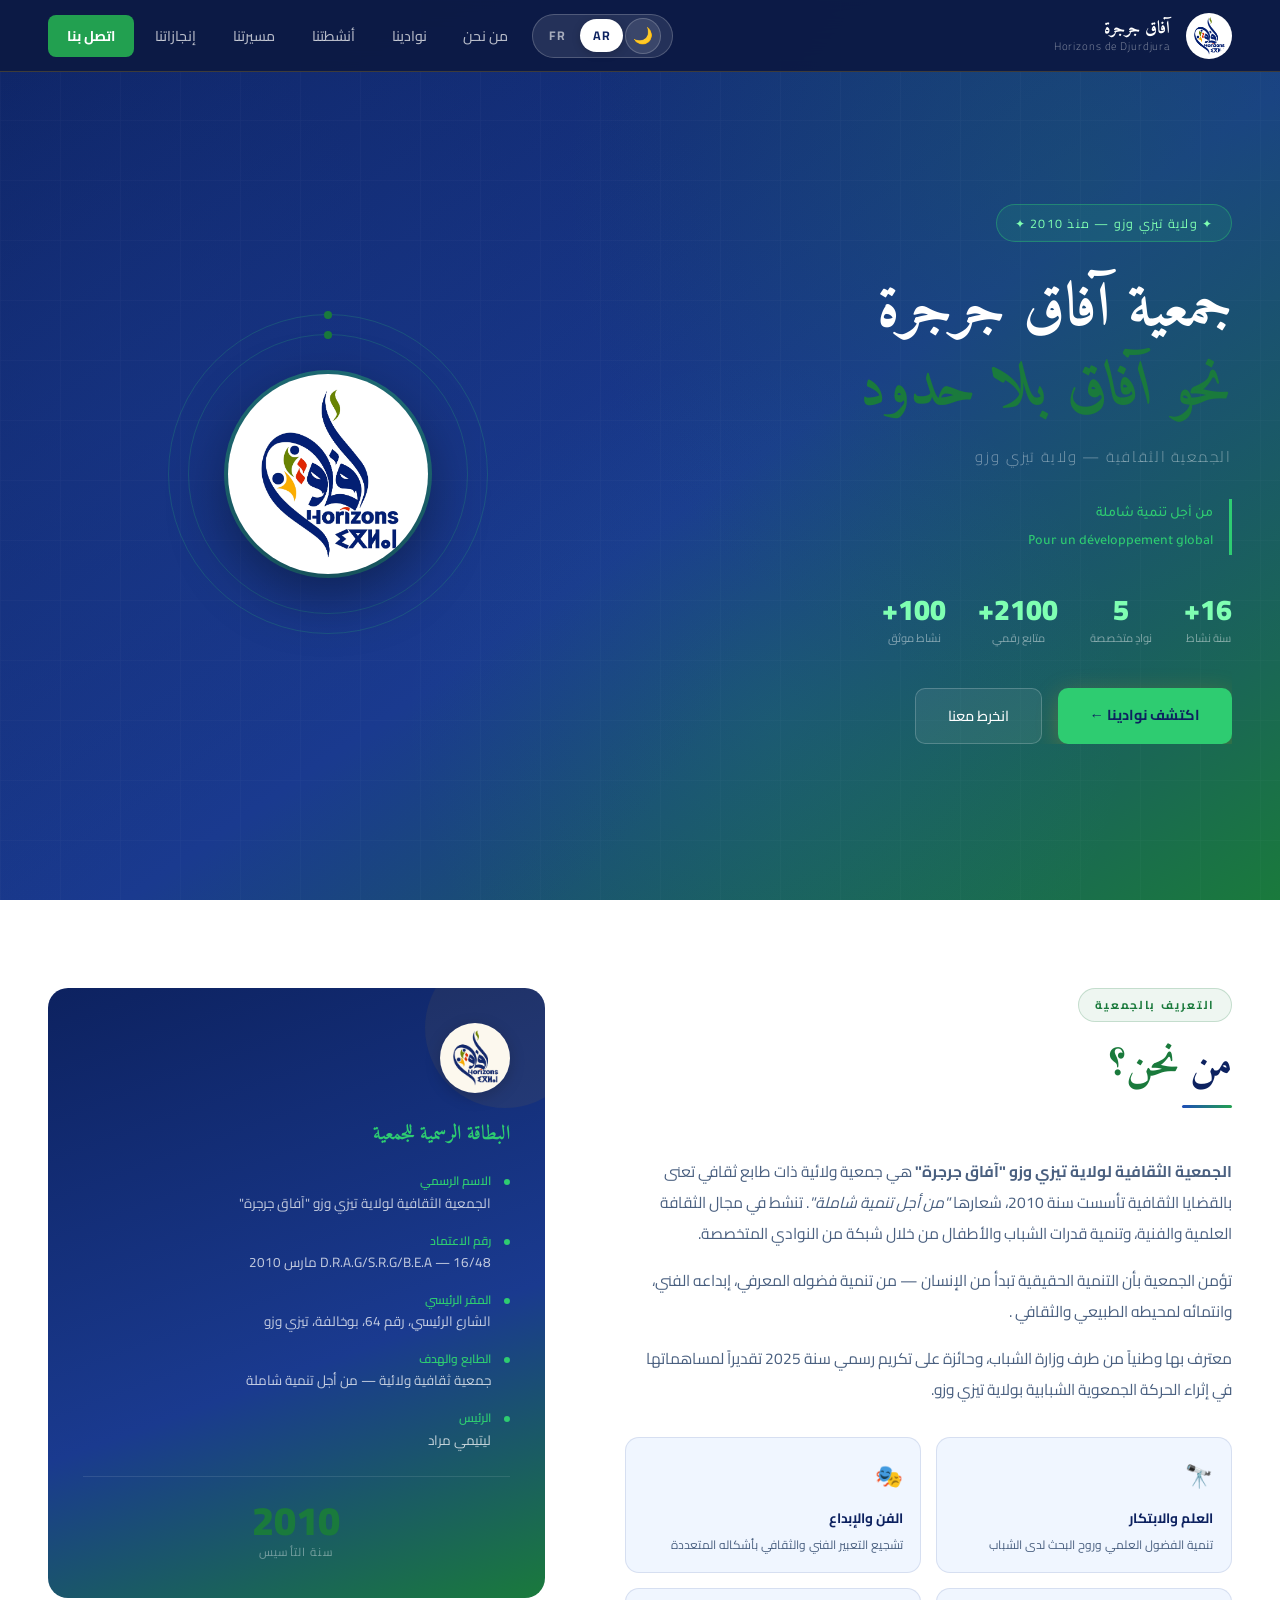
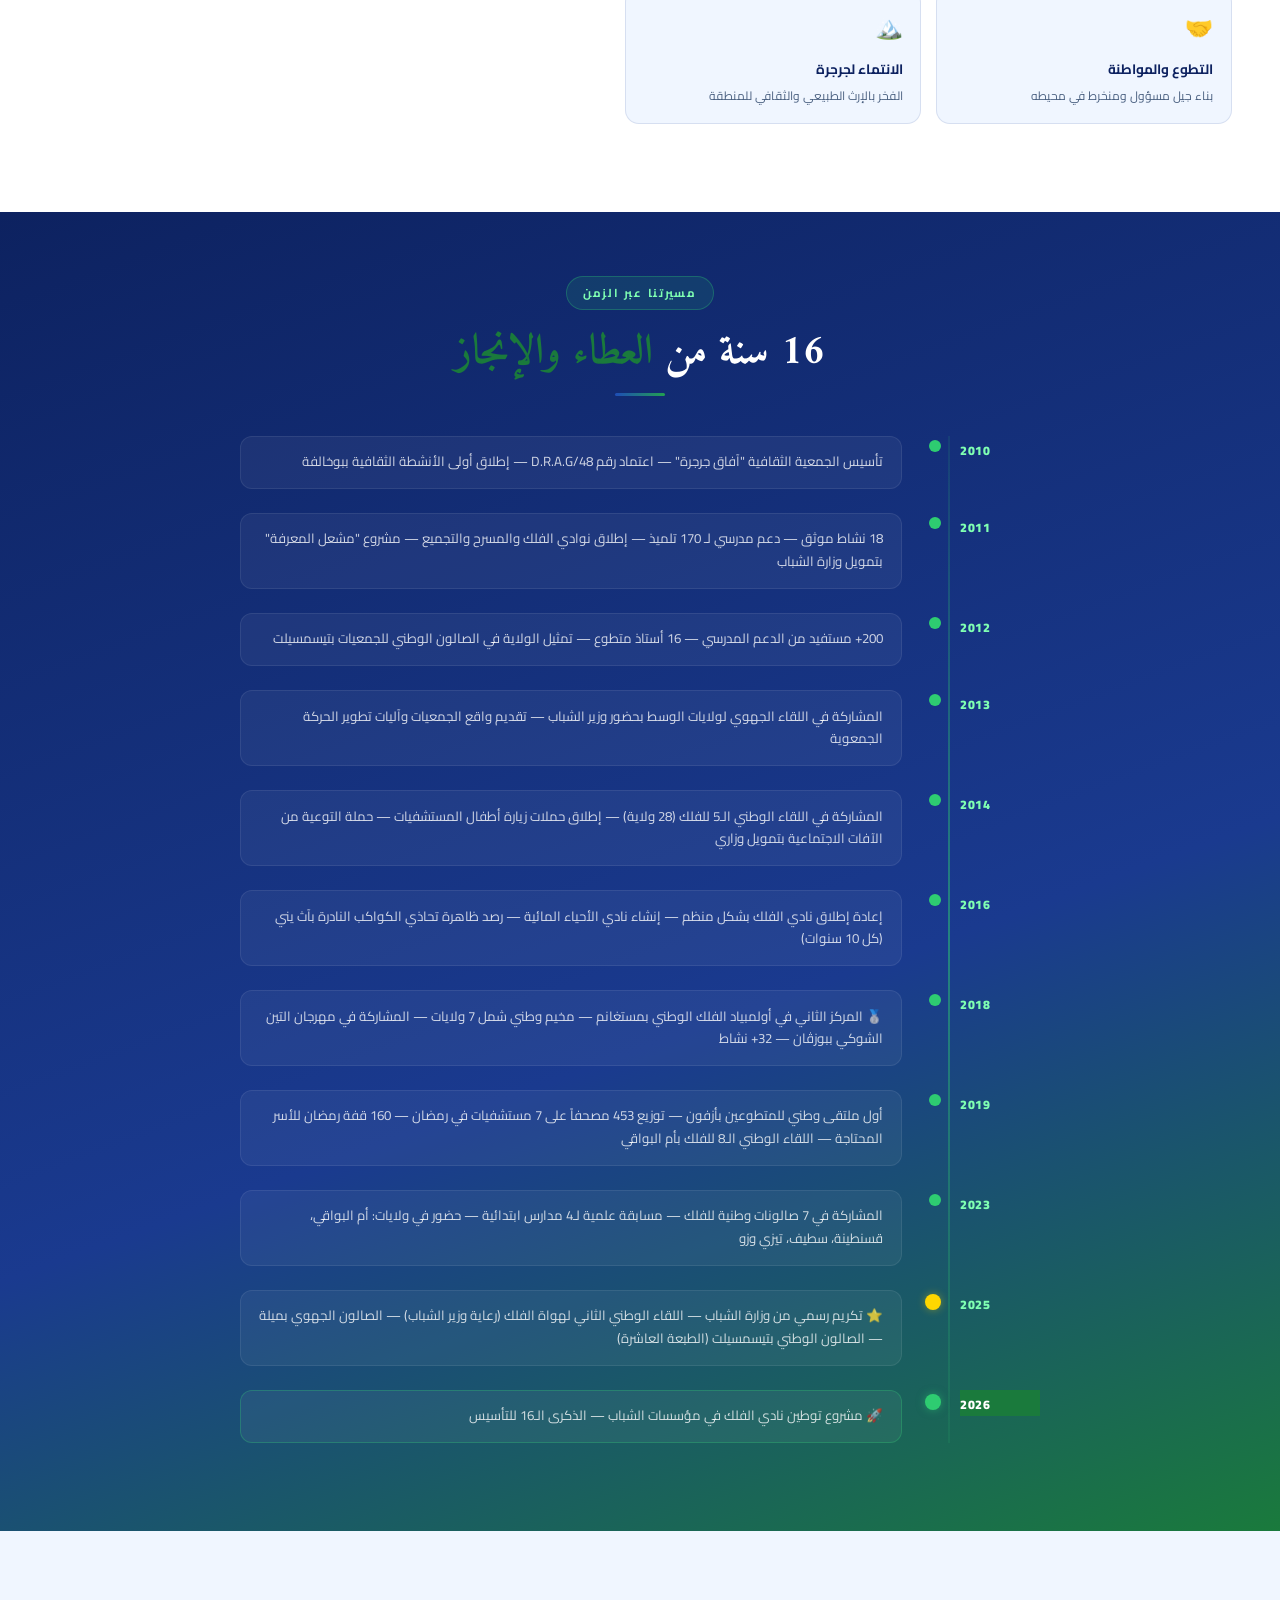
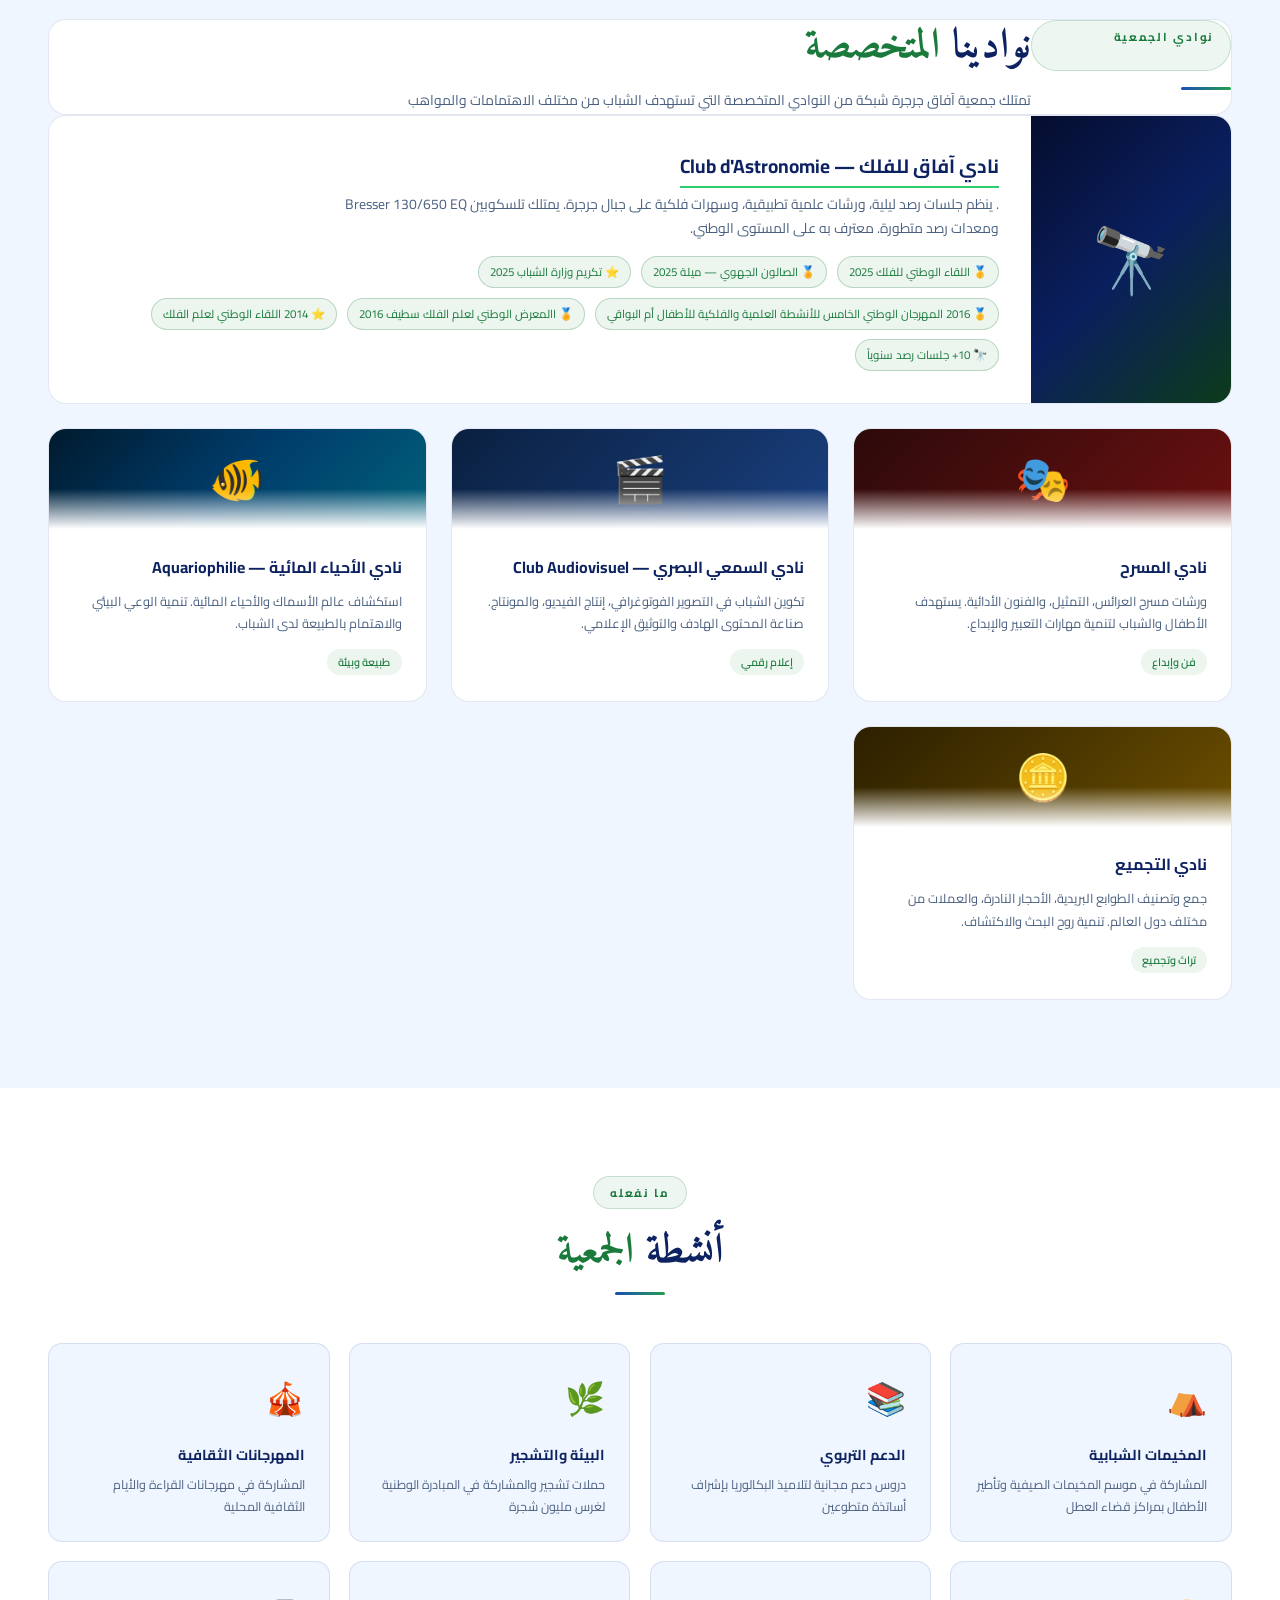
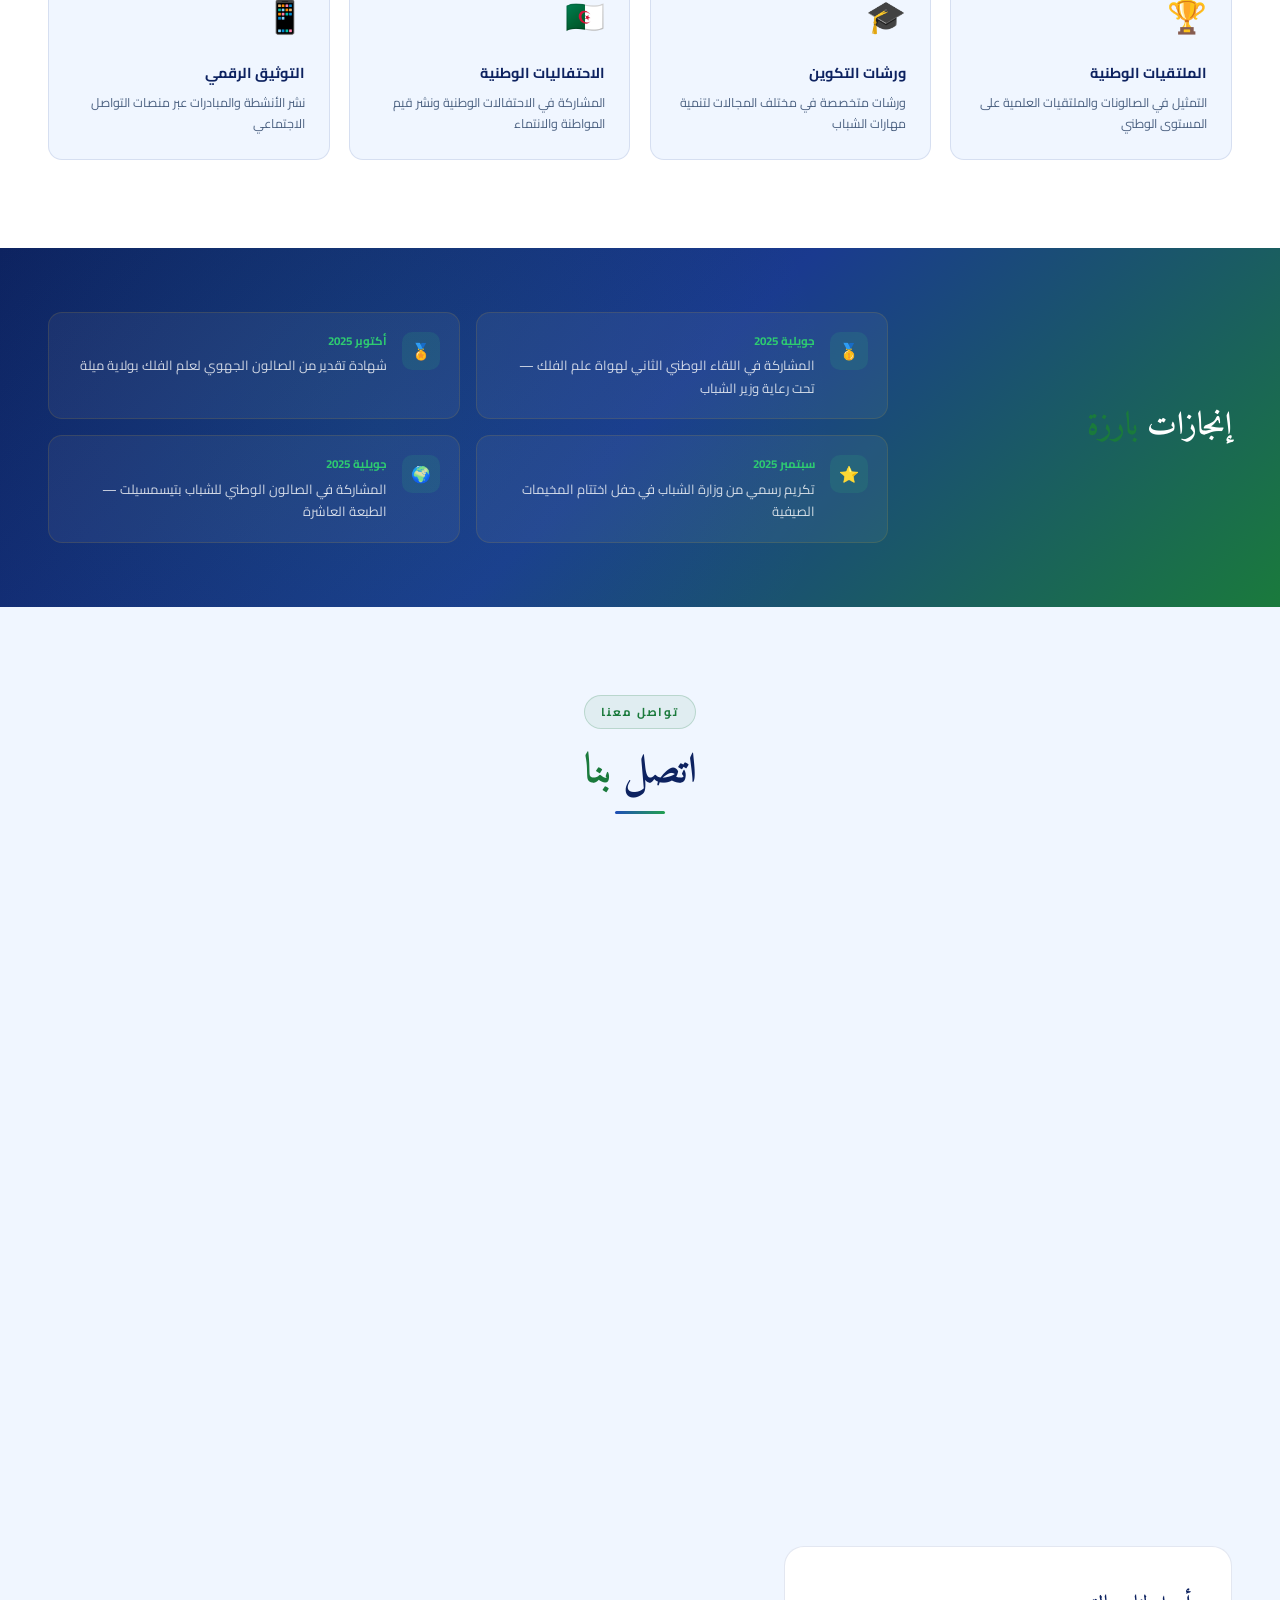
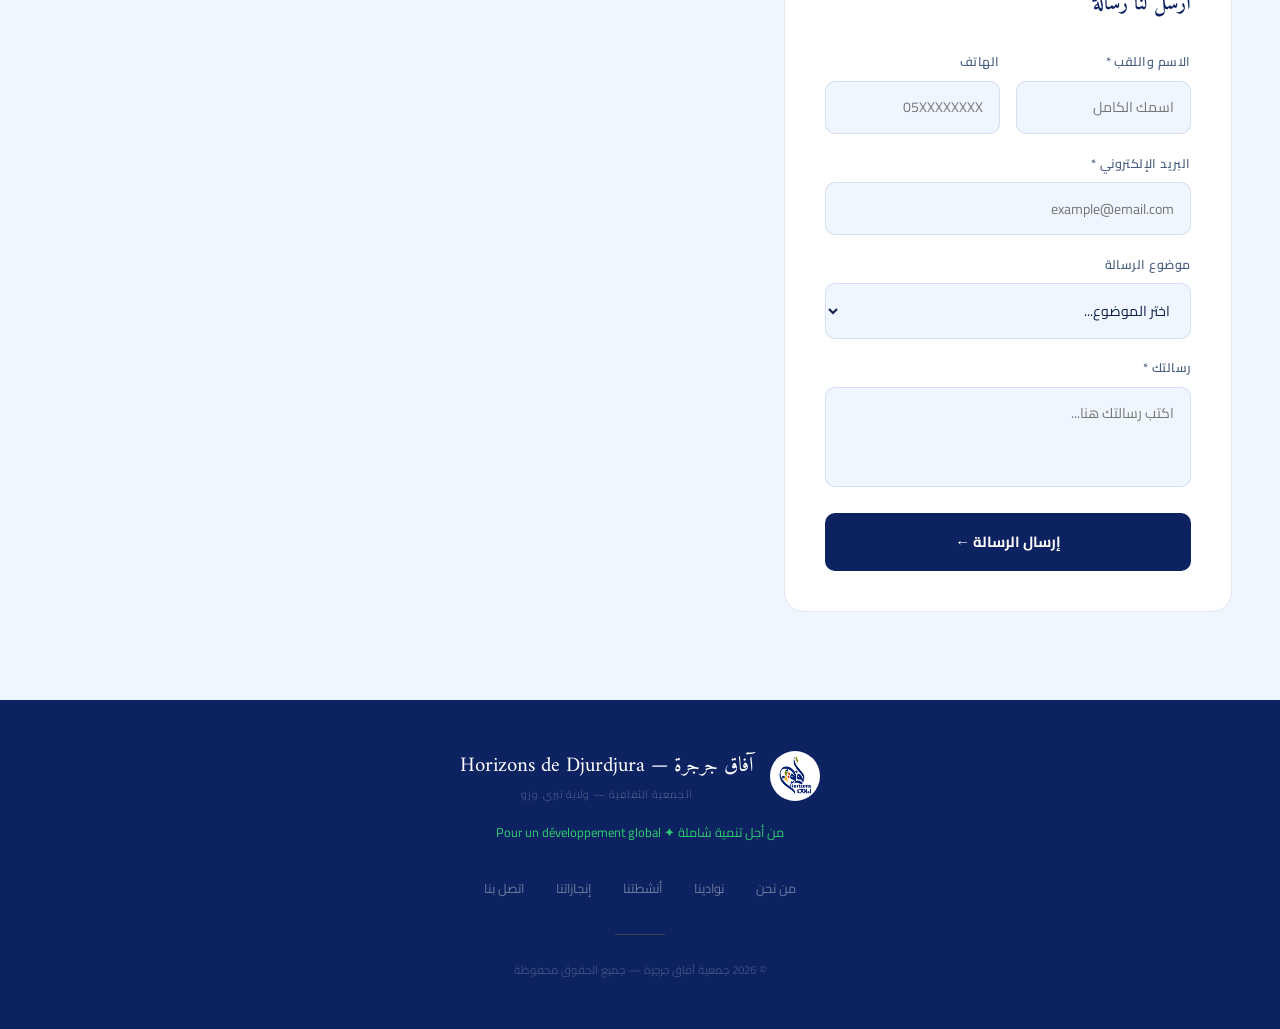
==== index.html @ 8b065162 "Change cf-turnstile site key in index.html Updated the site key for the cf-turnstile." ====
<!DOCTYPE html>
<html lang="ar" dir="rtl">
<head>
<meta charset="UTF-8">
<meta name="viewport" content="width=device-width, initial-scale=1.0, maximum-scale=1.0">
<title>جمعية آفاق جرجرة — Horizons de Djurdjura</title>
<link rel="preconnect" href="https://fonts.googleapis.com">
<link href="https://fonts.googleapis.com/css2?family=Amiri:wght@400;700&family=Cairo:wght@300;400;600;700;900&family=Tajawal:wght@300;400;500;700&display=swap" rel="stylesheet">
<script src="https://challenges.cloudflare.com/turnstile/v0/api.js" async defer></script>

<link rel="stylesheet" href="style.css">
</head>
<body>


<!-- NAV -->
<nav>
  <a href="#home" class="nav-brand">
    <img src="assets/images/logo.png" alt="شعار الجمعية" class="nav-logo-img">
    <div class="nav-brand-text">
      <div class="nav-brand-ar">آفاق جرجرة</div>
      <div class="nav-brand-fr">Horizons de Djurdjura</div>
    </div>
  </a>
  <div style="display:flex;align-items:center;gap:0.5rem;">
    <div class="lang-switcher"><button class="theme-toggle" id="theme-toggle-btn" onclick="toggleTheme()">🌙</button>
      <button class="lang-btn active" onclick="setLang('ar')" id="btn-ar">AR</button>
      <button class="lang-btn" onclick="setLang('fr')" id="btn-fr">FR</button>
    </div>
    <ul class="nav-menu">
      <li><a href="#about"><span data-lang="ar">من نحن</span><span data-lang="fr">Qui sommes-nous</span></a></li>
      <li><a href="#clubs"><span data-lang="ar">نوادينا</span><span data-lang="fr">Nos Clubs</span></a></li>
      <li><a href="#activities"><span data-lang="ar">أنشطتنا</span><span data-lang="fr">Activités</span></a></li>
      <li><a href="#histoire"><span data-lang="ar">مسيرتنا</span><span data-lang="fr">Notre Parcours</span></a></li>
      <li><a href="#achievements"><span data-lang="ar">إنجازاتنا</span><span data-lang="fr">Réalisations</span></a></li>
      <li><a href="#contact" class="nav-cta"><span data-lang="ar">اتصل بنا</span><span data-lang="fr">Contact</span></a></li>
    </ul>
  </div>
</nav>

<!-- HERO -->
<section class="hero" id="home">
  <div class="hero-bg-pattern"></div>
  <div class="hero-grid-lines"></div>
  <div class="hero-inner">
    <div class="hero-left">
      <div class="hero-slogan-badge"><span data-lang="ar">✦ ولاية تيزي وزو — منذ 2010 ✦</span><span data-lang="fr">✦ Wilaya de Tizi-Ouzou — Depuis 2010 ✦</span></div>
      <h1 class="hero-title">
        <span data-lang="ar">جمعية آفاق جرجرة<em class="hero-title-accent" style="display:block">نحو آفاق بلا حدود</em></span><span data-lang="fr">Association Horizons de Djurdjura<em class="hero-title-accent" style="display:block;font-style:normal">Vers des horizons sans limites</em></span>
      </h1>
      <p class="hero-fr"><span data-lang="ar">الجمعية الثقافية — ولاية تيزي وزو</span><span data-lang="fr">Association Culturelle — Wilaya de Tizi-Ouzou</span></p>
      <div class="hero-slogan">
        <span data-lang="ar">من أجل تنمية شاملة<span style="color:var(--green-light);display:block;font-size:0.88rem">Pour un développement global</span></span><span data-lang="fr">Pour un développement global<span style="color:var(--green-light);display:block;font-size:0.88rem">من أجل تنمية شاملة</span></span>
      </div>
      <div class="hero-stats-row">
        <div class="hstat"><span class="hstat-n">16+</span><div class="hstat-l"><span data-lang="ar">سنة نشاط</span><span data-lang="fr">Ans d'activité</span></div></div>
        <div class="hstat"><span class="hstat-n">5</span><div class="hstat-l"><span data-lang="ar">نوادٍ متخصصة</span><span data-lang="fr">Clubs spécialisés</span></div></div>
        <div class="hstat"><span class="hstat-n">2100+</span><div class="hstat-l"><span data-lang="ar">متابع رقمي</span><span data-lang="fr">Abonnés</span></div></div>
        <div class="hstat"><span class="hstat-n">100+</span><div class="hstat-l"><span data-lang="ar">نشاط موثق</span><span data-lang="fr">Activités documentées</span></div></div>
      </div>
      <div class="hero-btns">
        <a href="#clubs" class="btn-primary"><span data-lang="ar">اكتشف نوادينا ←</span><span data-lang="fr">Découvrir nos clubs →</span></a>
        <a href="#contact" class="btn-secondary"><span data-lang="ar">انخرط معنا</span><span data-lang="fr">Rejoignez-nous</span></a>
      </div>
    </div>
    <div class="hero-right">
      <div class="logo-showcase">
        <div class="logo-ring logo-ring-1"></div>
        <div class="logo-ring logo-ring-2"></div>
        <div class="logo-glow"></div>
        <div class="logo-img-wrap">
          <img src="assets/images/logo.png" alt="شعار جمعية آفاق جرجرة">
        </div>
      </div>
    </div>
  </div>
</section>

<!-- ABOUT -->
<section class="section" id="about">
  <div class="section-inner">
    <div class="about-layout">
      <div class="about-body reveal">
        <div class="section-header">
          <div class="s-eyebrow"><span data-lang="ar">التعريف بالجمعية</span><span data-lang="fr">À propos</span></div>
          <h2 class="s-title"><span data-lang="ar">من <em>نحن؟</em></span><span data-lang="fr">Qui <em>sommes-nous?</em></span></h2>
          <div class="s-line"></div>
        </div>
        <p>
          <span data-lang="ar"><strong><span data-lang="ar">الجمعية الثقافية لولاية تيزي وزو "آفاق جرجرة"</span><span data-lang="fr">Association Culturelle de la Wilaya de Tizi-Ouzou "Horizons de Djurdjura"</span></strong> هي جمعية ولائية ذات طابع ثقافي تعنى بالقضايا الثقافية تأسست سنة 2010، شعارها <em>"من أجل تنمية شاملة"</em>. تنشط في مجال الثقافة العلمية والفنية، وتنمية قدرات الشباب والأطفال من خلال شبكة من النوادي المتخصصة.</span><span data-lang="fr">L'<strong>Association Culturelle de la Wilaya de Tizi-Ouzou "Horizons de Djurdjura"</strong> est une association bénévole à but non lucratif fondée en 2010, avec comme devise <em>"Pour un développement global"</em>. Elle œuvre dans le domaine de la culture scientifique et artistique, et le développement des capacités des jeunes et des enfants à travers un réseau de clubs spécialisés.</span>
        </p>
        <p>
          <span data-lang="ar">تؤمن الجمعية بأن التنمية الحقيقية تبدأ من الإنسان — من تنمية فضوله المعرفي، إبداعه الفني، وانتمائه لمحيطه الطبيعي والثقافي     .</span><span data-lang="fr">L'association croit que le vrai développement commence par l'être humain — en cultivant sa curiosité intellectuelle, sa créativité artistique et son appartenance à son environnement naturel et culturel au cœur de la région de Djurdjura.</span>
        </p>
        <p>
          <span data-lang="ar">معترف بها وطنياً من طرف وزارة الشباب، وحائزة على تكريم رسمي سنة 2025 تقديراً لمساهماتها في إثراء الحركة الجمعوية الشبابية بولاية تيزي وزو.</span><span data-lang="fr">Reconnue au niveau national par le Ministère de la Jeunesse et lauréate d'une distinction officielle en 2025, en reconnaissance de ses contributions à l'enrichissement du mouvement associatif jeunesse de la Wilaya de Tizi-Ouzou.</span>
        </p>
        <div class="about-pillars">
          <div class="pillar">
            <div class="pillar-icon">🔭</div>
            <div class="pillar-name"><span data-lang="ar">العلم والابتكار</span><span data-lang="fr">Science &amp; Innovation</span></div>
            <div class="pillar-desc"><span data-lang="ar">تنمية الفضول العلمي وروح البحث لدى الشباب</span><span data-lang="fr">Développer la curiosité scientifique des jeunes</span></div>
          </div>
          <div class="pillar">
            <div class="pillar-icon">🎭</div>
            <div class="pillar-name"><span data-lang="ar">الفن والإبداع</span><span data-lang="fr">Art &amp; Créativité</span></div>
            <div class="pillar-desc"><span data-lang="ar">تشجيع التعبير الفني والثقافي بأشكاله المتعددة</span><span data-lang="fr">Encourager l'expression artistique et culturelle</span></div>
          </div>
          <div class="pillar">
            <div class="pillar-icon">🤝</div>
            <div class="pillar-name"><span data-lang="ar">التطوع والمواطنة</span><span data-lang="fr">Bénévolat &amp; Citoyenneté</span></div>
            <div class="pillar-desc"><span data-lang="ar">بناء جيل مسؤول ومنخرط في محيطه</span><span data-lang="fr">Former une génération responsable et engagée</span></div>
          </div>
          <div class="pillar">
            <div class="pillar-icon">🏔️</div>
            <div class="pillar-name"><span data-lang="ar">الانتماء لجرجرة</span><span data-lang="fr">Appartenance à Djurdjura</span></div>
            <div class="pillar-desc"><span data-lang="ar">الفخر بالإرث الطبيعي والثقافي للمنطقة</span><span data-lang="fr">Valoriser le patrimoine naturel et culturel</span></div>
          </div>
        </div>
      </div>
      <div class="reveal">
        <div class="about-card">
          <div class="about-card-logo">
            <img src="assets/images/about-logo.png" alt="شعار الجمعية">
          </div>
          <h3><span data-lang="ar">البطاقة الرسمية للجمعية</span><span data-lang="fr">Fiche officielle de l'association</span></h3>
          <div class="info-row">
            <div class="info-dot"></div>
            <div class="info-text">
              <span class="info-label"><span data-lang="ar">الاسم الرسمي</span><span data-lang="fr">Nom officiel</span></span>
              <span data-lang="ar">الجمعية الثقافية لولاية تيزي وزو "آفاق جرجرة"</span><span data-lang="fr">Association Culturelle de la Wilaya de Tizi-Ouzou "Horizons de Djurdjura"</span>
            </div>
          </div>
          <div class="info-row">
            <div class="info-dot"></div>
            <div class="info-text">
              <span class="info-label"><span data-lang="ar">رقم الاعتماد</span><span data-lang="fr">N° d'agrément</span></span>
              48/D.R.A.G/S.R.G/B.E.A — 16 مارس 2010
            </div>
          </div>
          <div class="info-row">
            <div class="info-dot"></div>
            <div class="info-text">
              <span class="info-label"><span data-lang="ar">المقر الرئيسي</span><span data-lang="fr">Siège social</span></span>
              <span data-lang="ar">الشارع الرئيسي، رقم 64، بوخالفة، تيزي وزو</span><span data-lang="fr">Rue principale N°64, Boukhalf, Tizi-Ouzou</span>
            </div>
          </div>
          <div class="info-row">
            <div class="info-dot"></div>
            <div class="info-text">
              <span class="info-label"><span data-lang="ar">الطابع والهدف</span><span data-lang="fr">Caractère &amp; Objectif</span></span>
              <span data-lang="ar">جمعية ثقافية ولائية — من أجل تنمية شاملة</span><span data-lang="fr">Association culturelle de wilaya — Pour un développement global</span>
            </div>
          </div>
          <div class="info-row">
            <div class="info-dot"></div>
            <div class="info-text">
              <span class="info-label"><span data-lang="ar">الرئيس</span><span data-lang="fr">Président</span></span>
              ليتيمي مراد
            </div>
          </div>
          <div class="about-founded">
            <div class="founded-year">2010</div>
            <div class="founded-label"><span data-lang="ar">سنة التأسيس</span><span data-lang="fr">Année de fondation</span></div>
          </div>
        </div>
      </div>
    </div>
  </div>
</section>

<!-- TIMELINE -->
<section class="section" id="histoire" style="background: linear-gradient(160deg, var(--navy-deep) 0%, var(--navy) 60%, var(--green) 100%); padding: 4rem 3rem;">
  <div class="section-inner">
    <div class="section-header center reveal" style="margin-bottom:2.5rem;">
      <div class="s-eyebrow" style="background:rgba(46,204,113,0.12);border-color:rgba(46,204,113,0.3);color:#7fffb2;">
        <span data-lang="ar">مسيرتنا عبر الزمن</span><span data-lang="fr">Notre parcours à travers le temps</span>
      </div>
      <h2 class="s-title" style="color:white;">
        <span data-lang="ar">16 سنة من <em>العطاء والإنجاز</em></span>
        <span data-lang="fr">16 ans d'<em>engagement et de réalisations</em></span>
      </h2>
      <div class="s-line"></div>
    </div>
    <div class="timeline-vertical reveal">
      <div class="tv-item">
        <div class="tv-year">2010</div>
        <div class="tv-dot"></div>
        <div class="tv-content">
          <span data-lang="ar">تأسيس الجمعية الثقافية "آفاق جرجرة" — اعتماد رقم 48/D.R.A.G — إطلاق أولى الأنشطة الثقافية ببوخالفة</span>
          <span data-lang="fr">Fondation de l'association "Horizons de Djurdjura" — Agrément N°48/D.R.A.G — Lancement des premières activités culturelles</span>
        </div>
      </div>
      <div class="tv-item">
        <div class="tv-year">2011</div>
        <div class="tv-dot"></div>
        <div class="tv-content">
          <span data-lang="ar">18 نشاط موثق — دعم مدرسي لـ 170 تلميذ — إطلاق نوادي الفلك والمسرح والتجميع — مشروع "مشعل المعرفة" بتمويل وزارة الشباب</span>
          <span data-lang="fr">18 activités documentées — Soutien scolaire pour 170 élèves — Lancement des clubs astronomie, théâtre et collection — Projet "Flambeau du Savoir"</span>
        </div>
      </div>
      <div class="tv-item">
        <div class="tv-year">2012</div>
        <div class="tv-dot"></div>
        <div class="tv-content">
          <span data-lang="ar">200+ مستفيد من الدعم المدرسي — 16 أستاذ متطوع — تمثيل الولاية في الصالون الوطني للجمعيات بتيسمسيلت</span>
          <span data-lang="fr">200+ bénéficiaires du soutien scolaire — 16 enseignants bénévoles — Représentation au Salon National des Associations à Tissemsilt</span>
        </div>
      </div>
      <div class="tv-item">
        <div class="tv-year">2013</div>
        <div class="tv-dot"></div>
        <div class="tv-content">
          <span data-lang="ar">المشاركة في اللقاء الجهوي لولايات الوسط بحضور وزير الشباب — تقديم واقع الجمعيات وآليات تطوير الحركة الجمعوية</span>
          <span data-lang="fr">Participation à la rencontre régionale des wilayas du centre en présence du Ministre de la Jeunesse — Présentation du mouvement associatif</span>
        </div>
      </div>
      <div class="tv-item">
        <div class="tv-year">2014</div>
        <div class="tv-dot"></div>
        <div class="tv-content">
          <span data-lang="ar">المشاركة في اللقاء الوطني الـ5 للفلك (28 ولاية) — إطلاق حملات زيارة أطفال المستشفيات — حملة التوعية من الآفات الاجتماعية بتمويل وزاري</span>
          <span data-lang="fr">5ème rencontre nationale d'astronomie (28 wilayas) — Visites aux enfants hospitalisés — Campagne contre les fléaux sociaux financée par le ministère</span>
        </div>
      </div>
      <div class="tv-item">
        <div class="tv-year">2016</div>
        <div class="tv-dot"></div>
        <div class="tv-content">
          <span data-lang="ar">إعادة إطلاق نادي الفلك بشكل منظم — إنشاء نادي الأحياء المائية — رصد ظاهرة تحاذي الكواكب النادرة بآث يني (كل 10 سنوات)</span>
          <span data-lang="fr">Relance structurée du club astronomie — Création du club aquariophilie — Observation de l'alignement planétaire rare à Ath Yanni (tous les 10 ans)</span>
        </div>
      </div>
      <div class="tv-item">
        <div class="tv-year">2018</div>
        <div class="tv-dot"></div>
        <div class="tv-content">
          <span data-lang="ar">🥈 المركز الثاني في أولمبياد الفلك الوطني بمستغانم — مخيم وطني شمل 7 ولايات — المشاركة في مهرجان التين الشوكي ببوزڤان — 32+ نشاط</span>
          <span data-lang="fr">🥈 2ème place aux Olympiades nationales d'astronomie à Mostaganem — Camp national dans 7 wilayas — Festival de la figue de Barbarie à Bouzeguene — 32+ activités</span>
        </div>
      </div>
      <div class="tv-item">
        <div class="tv-year">2019</div>
        <div class="tv-dot"></div>
        <div class="tv-content">
          <span data-lang="ar">أول ملتقى وطني للمتطوعين بأزفون — توزيع 453 مصحفاً على 7 مستشفيات في رمضان — 160 قفة رمضان للأسر المحتاجة — اللقاء الوطني الـ8 للفلك بأم البواقي</span>
          <span data-lang="fr">1er colloque national des bénévoles à Azeffoun — 453 Corans distribués dans 7 hôpitaux — 160 couffins Ramadhan — 8ème rencontre nationale astronomie à Oum El Bouaghi</span>
        </div>
      </div>
      <div class="tv-item">
        <div class="tv-year">2023</div>
        <div class="tv-dot"></div>
        <div class="tv-content">
          <span data-lang="ar">المشاركة في 7 صالونات وطنية للفلك — مسابقة علمية لـ4 مدارس ابتدائية — حضور في ولايات: أم البواقي، قسنطينة، سطيف، تيزي وزو</span>
          <span data-lang="fr">Participation à 7 salons nationaux d'astronomie — Concours scientifique pour 4 écoles primaires — Présence à Oum El Bouaghi, Constantine, Sétif, Tizi-Ouzou</span>
        </div>
      </div>
      <div class="tv-item">
        <div class="tv-year">2025</div>
        <div class="tv-dot tv-dot-gold"></div>
        <div class="tv-content">
          <span data-lang="ar">⭐ تكريم رسمي من وزارة الشباب — اللقاء الوطني الثاني لهواة الفلك (رعاية وزير الشباب) — الصالون الجهوي بميلة — الصالون الوطني بتيسمسيلت (الطبعة العاشرة)</span>
          <span data-lang="fr">⭐ Distinction officielle du Ministère de la Jeunesse — 2ème rencontre nationale des astronomes (sous patronage du Ministre) — Salon régional à Mila — Salon national à Tissemsilt (10ème édition)</span>
        </div>
      </div>
      <div class="tv-item">
        <div class="tv-year" style="background:var(--green);color:white;">2026</div>
        <div class="tv-dot tv-dot-green"></div>
        <div class="tv-content" style="border-color:rgba(46,204,113,0.3);">
          <span data-lang="ar">🚀 مشروع توطين نادي الفلك في مؤسسات الشباب — الذكرى الـ16 للتأسيس</span>
          <span data-lang="fr">🚀 Projet d'ancrage du club d'astronomie dans les maisons de jeunes — Dossier de financement ministériel — 16ème anniversaire de la fondation</span>
        </div>
      </div>
    </div>
  </div>
</section>

<!-- CLUBS -->
<section class="section" id="clubs">
  <div class="section-inner">
    <div class="club-card c-astronomy featured reveal">
      <div class="s-eyebrow"><span data-lang="ar">نوادي الجمعية</span><span data-lang="fr">Nos clubs</span></div>
      <h2 class="s-title"><span data-lang="ar">نوادينا <em>المتخصصة</em></span><span data-lang="fr">Nos clubs <em>spécialisés</em></span></h2>
      <div class="s-line"></div>
      <p class="s-desc">
        <span data-lang="ar">تمتلك جمعية آفاق جرجرة شبكة من النوادي المتخصصة التي تستهدف الشباب من مختلف الاهتمامات والمواهب</span><span data-lang="fr">L'association Horizons de Djurdjura dispose d'un réseau de clubs spécialisés ciblant les jeunes aux intérêts et talents variés</span>
      </p>
    </div>
    <div class="clubs-grid">

      <!-- FEATURED: ASTRONOMY -->
      <div class="club-card c-astronomy featured reveal">
        <div class="club-card-banner">🔭</div>
        <div class="club-card-body">
          <h3><a href="https://astronomy-kids-guide.hd15.workers.dev/" target="_blank" style="color:inherit;text-decoration:none;border-bottom:2px solid var(--green-light);padding-bottom:2px;">نادي آفاق للفلك — Club d'Astronomie</a></h3>
          <p>
            <span data-lang="ar">. ينظم جلسات رصد ليلية، ورشات علمية تطبيقية، وسهرات فلكية على جبال جرجرة. يمتلك تلسكوبين Bresser 130/650 EQ ومعدات رصد متطورة. معترف به على المستوى الوطني.</span><span data-lang="fr">Le seul club d'astronomie actif de la Wilaya de Tizi-Ouzou. Organise des sessions d'observation nocturne, des ateliers scientifiques, et des soirées astronomiques sur les montagnes de Djurdjura. Dispose de deux télescopes Bresser 130/650 EQ.</span>
          </p>
          <div class="featured-achievements">
            <span class="feat-tag">🥇 اللقاء الوطني للفلك 2025</span>
            <span class="feat-tag">🏅 الصالون الجهوي — ميلة 2025</span>
            <span class="feat-tag">⭐ تكريم وزارة الشباب 2025</span>
            <span class="feat-tag">🥇 2016 المهرجان الوطني الخامس للأنشطة العلمية والفلكية للأطفال أم البواقي</span>
            <span class="feat-tag">🏅 االمعرض الوطني لعلم الفلك سطيف 2016</span>
            <span class="feat-tag">⭐ 2014 اللقاء الوطني لعلم الفلك </span>
            <span class="feat-tag">🔭 10+ جلسات رصد سنوياً</span>
          </div>
        </div>
      </div>

      <!-- THEATRE -->
      <div class="club-card c-theatre reveal">
        <div class="club-card-banner">🎭</div>
        <div class="club-card-body">
          <h3><span data-lang="ar">نادي المسرح</span><span data-lang="fr">Club Théâtre</span></h3>
          <p><span data-lang="ar">ورشات مسرح العرائس، التمثيل، والفنون الأدائية. يستهدف الأطفال والشباب لتنمية مهارات التعبير والإبداع.</span><span data-lang="fr">Ateliers de théâtre de marionnettes, jeu d'acteur et arts de la scène. Cible les enfants et les jeunes pour développer l'expression et la créativité.</span></p>
          <span class="club-badge"><span data-lang="ar">فن وإبداع</span><span data-lang="fr">Art &amp; Création</span></span>
        </div>
      </div>

      <!-- AUDIOVISUEL -->
      <div class="club-card c-audiovisual reveal">
        <div class="club-card-banner">🎬</div>
        <div class="club-card-body">
          <h3>نادي السمعي البصري — Club Audiovisuel</h3>
          <p><span data-lang="ar">تكوين الشباب في التصوير الفوتوغرافي، إنتاج الفيديو، والمونتاج. صناعة المحتوى الهادف والتوثيق الإعلامي.</span><span data-lang="fr">Formation des jeunes en photographie, production vidéo et montage. Création de contenu pertinent et documentation médiatique.</span></p>
          <span class="club-badge"><span data-lang="ar">إعلام رقمي</span><span data-lang="fr">Médias numériques</span></span>
        </div>
      </div>

      <!-- AQUARIOPHILIE -->
      <div class="club-card c-aqua reveal">
        <div class="club-card-banner">🐠</div>
        <div class="club-card-body">
          <h3>نادي الأحياء المائية — Aquariophilie</h3>
          <p><span data-lang="ar">استكشاف عالم الأسماك والأحياء المائية. تنمية الوعي البيئي والاهتمام بالطبيعة لدى الشباب.</span><span data-lang="fr">Exploration du monde aquatique et des poissons. Développement de la conscience environnementale et de l'amour de la nature.</span></p>
          <span class="club-badge"><span data-lang="ar">طبيعة وبيئة</span><span data-lang="fr">Nature &amp; Environnement</span></span>
        </div>
      </div>

      <!-- COLLECTION -->
      <div class="club-card c-collect reveal">
        <div class="club-card-banner">🪙</div>
        <div class="club-card-body">
          <h3><span data-lang="ar">نادي التجميع</span><span data-lang="fr">Club Collection</span></h3>
          <p><span data-lang="ar">جمع وتصنيف الطوابع البريدية، الأحجار النادرة، والعملات من مختلف دول العالم. تنمية روح البحث والاكتشاف.</span><span data-lang="fr">Collection et classification de timbres, pierres rares et monnaies du monde entier. Développement de l'esprit de recherche et de découverte.</span></p>
          <span class="club-badge"><span data-lang="ar">تراث وتجميع</span><span data-lang="fr">Patrimoine &amp; Collection</span></span>
        </div>
      </div>

    </div>
  </div>
</section>

<!-- ACTIVITIES -->
<section class="section" id="activities">
  <div class="section-inner">
    <div class="section-header center reveal">
      <div class="s-eyebrow"><span data-lang="ar">ما نفعله</span><span data-lang="fr">Ce que nous faisons</span></div>
      <h2 class="s-title"><span data-lang="ar">أنشطة <em>الجمعية</em></span><span data-lang="fr">Activités <em>de l'association</em></span></h2>
      <div class="s-line"></div>
    </div>
    <div class="activities-layout">
      <div class="act-card reveal">
        <span class="act-icon">⛺</span>
        <div class="act-name"><span data-lang="ar">المخيمات الشبابية</span><span data-lang="fr">Camps de Jeunesse</span></div>
        <div class="act-desc"><span data-lang="ar">المشاركة في موسم المخيمات الصيفية وتأطير الأطفال بمراكز قضاء العطل</span><span data-lang="fr">Participation aux camps d'été et encadrement des enfants dans les centres de vacances</span></div>
      </div>
      <div class="act-card reveal">
        <span class="act-icon">📚</span>
        <div class="act-name"><span data-lang="ar">الدعم التربوي</span><span data-lang="fr">Soutien Scolaire</span></div>
        <div class="act-desc"><span data-lang="ar">دروس دعم مجانية لتلاميذ البكالوريا بإشراف أساتذة متطوعين</span><span data-lang="fr">Cours de soutien gratuits pour les élèves du baccalauréat encadrés par des enseignants bénévoles</span></div>
      </div>
      <div class="act-card reveal">
        <span class="act-icon">🌿</span>
        <div class="act-name"><span data-lang="ar">البيئة والتشجير</span><span data-lang="fr">Environnement</span></div>
        <div class="act-desc"><span data-lang="ar">حملات تشجير والمشاركة في المبادرة الوطنية لغرس مليون شجرة</span><span data-lang="fr">Campagnes de reboisement et participation à l'initiative nationale de plantation d'un million d'arbres</span></div>
      </div>
      <div class="act-card reveal">
        <span class="act-icon">🎪</span>
        <div class="act-name"><span data-lang="ar">المهرجانات الثقافية</span><span data-lang="fr">Festivals Culturels</span></div>
        <div class="act-desc"><span data-lang="ar">المشاركة في مهرجانات القراءة والأيام الثقافية المحلية</span><span data-lang="fr">Participation aux festivals de lecture et aux journées culturelles locales</span></div>
      </div>
      <div class="act-card reveal">
        <span class="act-icon">🏆</span>
        <div class="act-name"><span data-lang="ar">الملتقيات الوطنية</span><span data-lang="fr">Rencontres Nationales</span></div>
        <div class="act-desc"><span data-lang="ar">التمثيل في الصالونات والملتقيات العلمية على المستوى الوطني</span><span data-lang="fr">Représentation dans les salons et rencontres scientifiques au niveau national</span></div>
      </div>
      <div class="act-card reveal">
        <span class="act-icon">🎓</span>
        <div class="act-name"><span data-lang="ar">ورشات التكوين</span><span data-lang="fr">Ateliers de Formation</span></div>
        <div class="act-desc"><span data-lang="ar">ورشات متخصصة في مختلف المجالات لتنمية مهارات الشباب</span><span data-lang="fr">Ateliers spécialisés dans divers domaines pour développer les compétences des jeunes</span></div>
      </div>
      <div class="act-card reveal">
        <span class="act-icon">🇩🇿</span>
        <div class="act-name"><span data-lang="ar">الاحتفاليات الوطنية</span><span data-lang="fr">Commémorations Nationales</span></div>
        <div class="act-desc"><span data-lang="ar">المشاركة في الاحتفالات الوطنية ونشر قيم المواطنة والانتماء</span><span data-lang="fr">Participation aux commémorations nationales et diffusion des valeurs citoyennes</span></div>
      </div>
      <div class="act-card reveal">
        <span class="act-icon">📱</span>
        <div class="act-name"><span data-lang="ar">التوثيق الرقمي</span><span data-lang="fr">Documentation Numérique</span></div>
        <div class="act-desc"><span data-lang="ar">نشر الأنشطة والمبادرات عبر منصات التواصل الاجتماعي</span><span data-lang="fr">Publication des activités et initiatives sur les réseaux sociaux</span></div>
      </div>
    </div>
  </div>
</section>

<!-- ACHIEVEMENTS -->
<section id="achievements">
  <div class="achievements-inner">
    <div class="reveal">
      <h2 class="ach-title"><span data-lang="ar">إنجازات <em>بارزة</em></span><span data-lang="fr">Réalisations <em>marquantes</em></span></h2>
    </div>
    <div class="ach-grid reveal">
      <div class="ach-item">
        <div class="ach-icon-wrap">🥇</div>
        <div class="ach-text">
          <span class="ach-year">جويلية 2025</span>
          المشاركة في اللقاء الوطني الثاني لهواة علم الفلك — تحت رعاية وزير الشباب
        </div>
      </div>
      <div class="ach-item">
        <div class="ach-icon-wrap">🏅</div>
        <div class="ach-text">
          <span class="ach-year">أكتوبر 2025</span>
          شهادة تقدير من الصالون الجهوي لعلم الفلك بولاية ميلة
        </div>
      </div>
      <div class="ach-item">
        <div class="ach-icon-wrap">⭐</div>
        <div class="ach-text">
          <span class="ach-year">سبتمبر 2025</span>
          تكريم رسمي من وزارة الشباب في حفل اختتام المخيمات الصيفية
        </div>
      </div>
      <div class="ach-item">
        <div class="ach-icon-wrap">🌍</div>
        <div class="ach-text">
          <span class="ach-year">جويلية 2025</span>
          المشاركة في الصالون الوطني للشباب بتيسمسيلت — الطبعة العاشرة
        </div>
      </div>
    </div>
  </div>
</section>

<!-- CONTACT -->
<section class="section" id="contact">
  <div class="section-inner">
    <div class="section-header center reveal">
      <div class="s-eyebrow"><span data-lang="ar">تواصل معنا</span><span data-lang="fr">Contactez-nous</span></div>
      <h2 class="s-title"><span data-lang="ar">اتصل <em>بنا</em></span><span data-lang="fr"><em>Contactez-nous</em></span></h2>
      <div class="s-line"></div>
    </div>
    <div class="contact-layout">
      <div class="reveal">
        <div class="contact-card">
          <div class="contact-card-logo">
            <img src="assets/images/logo.png" alt="شعار جمعية آفاق جرجرة">
            </div>
          <h3>جمعية آفاق جرجرة</h3>
          <p class="slogan-line"><span data-lang="ar">من أجل تنمية شاملة — Pour un développement global</span><span data-lang="fr">Pour un développement global — من أجل تنمية شاملة</span></p>
          <div class="cinfo">
            <div class="cinfo-icon">📍</div>
            <div class="cinfo-content">
              <strong><span data-lang="ar">العنوان</span><span data-lang="fr">Adresse</span></strong>
              <span><span data-lang="ar">الشارع الرئيسي، رقم 64، بوخالفة، تيزي وزو</span><span data-lang="fr">Rue principale N°64, Boukhalf, Tizi-Ouzou</span></span>
            </div>
          </div>
          <div class="cinfo">
            <div class="cinfo-icon">📞</div>
            <div class="cinfo-content">
              <strong><span data-lang="ar">الهاتف</span><span data-lang="fr">Téléphone</span></strong>
              <span dir="ltr" style="display:block;text-align:right;">0556 88 91 45 — 0660 44 03 82</span>
            </div>
          </div>
          <div class="cinfo">
            <div class="cinfo-icon">✉️</div>
            <div class="cinfo-content">
              <strong><span data-lang="ar">البريد الإلكتروني</span><span data-lang="fr">Email</span></strong>
              <span>horizonsdedjurdjura15@gmail.com</span>
            </div>
          </div>
          <div class="cinfo">
            <div class="cinfo-icon">🕐</div>
            <div class="cinfo-content">
              <strong><span data-lang="ar">أوقات الاستقبال</span><span data-lang="fr">Horaires d'accueil</span></strong>
              <span><span data-lang="ar">الجمعة والسبت: 09:00 — 16:00</span><span data-lang="fr">Vendredi et Samedi: 09:00 — 16:00</span></span>
            </div>
          </div>
          <div class="social-row">
            <a href="https://www.facebook.com/share/17RuTPxr42/" target="_blank" class="soc-btn">📘 فيسبوك</a>
            <a href="https://www.instagram.com/horizonsdedjurdjura" target="_blank" class="soc-btn">📸 إنستغرام</a>
            <a href="https://www.tiktok.com/@horizons.de.djurdura" target="_blank" class="soc-btn">🎵 تيك توك</a>
          </div>
        </div>
      </div>
      <div class="turnstile-wrap">
  <div class="cf-turnstile" data-sitekey="0x4AAAAAADE5VHNqFISUxvTG" data-theme="auto"></div>
</div>
      <div class="contact-form reveal">
        <h3><span data-lang="ar">أرسل لنا رسالة</span><span data-lang="fr">Envoyez-nous un message</span></h3>

        <!-- CLOUDFLARE Form -->
        <form id="contactForm" onsubmit="handleFormSubmit(event)">

          <div class="fg-row">
            <div class="fg">
              <label><span data-lang="ar">الاسم واللقب *</span><span data-lang="fr">Nom et prénom *</span></label>
              <input type="text" name="name" required placeholder="اسمك الكامل" id="inp-name">
            </div>
            <div class="fg">
              <label><span data-lang="ar">الهاتف</span><span data-lang="fr">Téléphone</span></label>
              <input type="tel" name="phone" placeholder="05XXXXXXXX">
            </div>
          </div>

          <div class="fg">
            <label><span data-lang="ar">البريد الإلكتروني *</span><span data-lang="fr">Email *</span></label>
            <input type="email" name="email" required placeholder="example@email.com">
          </div>

          <div class="fg">
            <label><span data-lang="ar">موضوع الرسالة</span><span data-lang="fr">Objet du message</span></label>
            <select name="subject" id="inp-subject">
              <option value="" data-ar="اختر الموضوع..." data-fr="Choisir un sujet...">اختر الموضوع...</option>
              <option value="adhesion" data-ar="الانخراط في الجمعية" data-fr="Adhésion à l'association">الانخراط في الجمعية</option>
              <option value="astronomie" data-ar="نادي علم الفلك" data-fr="Club d'Astronomie">نادي علم الفلك</option>
              <option value="theatre" data-ar="نادي المسرح" data-fr="Club Théâtre">نادي المسرح</option>
              <option value="audiovisuel" data-ar="نادي السمعي البصري" data-fr="Club Audiovisuel">نادي السمعي البصري</option>
              <option value="aqua" data-ar="نادي الأحياء المائية" data-fr="Club Aquariophilie">نادي الأحياء المائية</option>
              <option value="collection" data-ar="نادي التجميع" data-fr="Club Collection">نادي التجميع</option>
              <option value="soutien" data-ar="الدعم التربوي المجاني" data-fr="Soutien scolaire gratuit">الدعم التربوي المجاني</option>
              <option value="partenariat" data-ar="شراكة وتعاون" data-fr="Partenariat et coopération">شراكة وتعاون</option>
              <option value="autre" data-ar="استفسار عام" data-fr="Renseignement général">استفسار عام</option>
            </select>
          </div>

          <div class="fg">
            <label><span data-lang="ar">رسالتك *</span><span data-lang="fr">Votre message *</span></label>
            <textarea name="message" required id="inp-message" placeholder="اكتب رسالتك هنا..."></textarea>
          </div>

          <!-- Submit button -->
          <button type="submit" class="btn-send" id="btn-submit">
            <span id="btn-text"><span data-lang="ar">إرسال الرسالة ←</span><span data-lang="fr">Envoyer le message →</span></span>
            <span id="btn-spinner" style="display:none">⏳</span>
          </button>
        </form>

        <!-- Success message -->
        <div class="form-success-box" id="form-success" style="display:none">
          <div class="fsb-icon">✅</div>
          <div class="fsb-title"><span data-lang="ar">تم إرسال رسالتك بنجاح!</span><span data-lang="fr">Message envoyé avec succès!</span></div>
          <div class="fsb-sub"><span data-lang="ar">سنتواصل معك في أقرب وقت ممكن على بريدك الإلكتروني أو هاتفك.</span><span data-lang="fr">Nous vous contacterons dans les plus brefs délais par email ou téléphone.</span></div>
          <button class="btn-new-msg" onclick="resetForm()"><span data-lang="ar">إرسال رسالة أخرى</span><span data-lang="fr">Envoyer un autre message</span></button>
        </div>

        <!-- Error message -->
        <div class="form-error-box" id="form-error" style="display:none">
          <div class="fsb-icon">❌</div>
          <div class="fsb-title"><span data-lang="ar">حدث خطأ أثناء الإرسال</span><span data-lang="fr">Erreur lors de l'envoi</span></div>
          <div class="fsb-sub"><span data-lang="ar">يرجى المحاولة مجدداً أو التواصل معنا مباشرةً عبر الهاتف.</span><span data-lang="fr">Veuillez réessayer ou nous contacter directement par téléphone.</span></div>
          <button class="btn-retry" onclick="document.getElementById('form-error').style.display='none'"><span data-lang="ar">حاول مجدداً</span><span data-lang="fr">Réessayer</span></button>
        </div>

      </div>
      </div>
    </div>
  </div>
</section>

<!-- FOOTER -->
<footer>
  <div class="footer-logo-wrap">
    <div class="footer-logo-img">
      <img src="assets/images/logo.png" alt="شعار جمعية آفاق جرجرة">
    </div>
    <div class="footer-name">
      آفاق جرجرة — Horizons de Djurdjura
      <small><span data-lang="ar">الجمعية الثقافية — ولاية تيزي وزو</span><span data-lang="fr">Association Culturelle — Wilaya de Tizi-Ouzou</span></small>
    </div>
  </div>
  <p class="footer-slogan"><span data-lang="ar">من أجل تنمية شاملة ✦ Pour un développement global</span><span data-lang="fr">Pour un développement global ✦ من أجل تنمية شاملة</span></p>
  <ul class="footer-nav">
    <li><a href="#about">من نحن</a></li>
    <li><a href="#clubs">نوادينا</a></li>
    <li><a href="#activities">أنشطتنا</a></li>
    <li><a href="#achievements">إنجازاتنا</a></li>
    <li><a href="#contact">اتصل بنا</a></li>
  </ul>
  <div class="footer-div"></div>
  <p class="footer-copy"><span data-lang="ar">© 2026 جمعية آفاق جرجرة — جميع الحقوق محفوظة</span><span data-lang="fr">© 2026 Association Horizons de Djurdjura — Tous droits réservés</span></p>
</footer>

<script src="script.js"></script>
</body>
</html>
---- style.css ----
:root {
  --navy: #1a3a8f;
  --navy-deep: #0d2260;
  --navy-mid: #1e4db7;
  --navy-light: #2d6be4;
  --green: #1a7a3c;
  --green-mid: #22a050;
  --green-light: #2ecc71;
  --green-pale: #e8f8ef;
  --white: #ffffff;
  --off-white: #f4f8ff;
  --cream: #f0f6ff;
  --text: #0d1f4a;
  --text-light: #4a6080;
  --border: rgba(26,58,143,0.12);
  /* Keep gold only for accent badges */
  --gold: #1a7a3c;
  --gold-light: #2ecc71;
}

* { margin:0; padding:0; box-sizing:border-box; }
html {
  scroll-behavior: smooth;
  overflow-x: hidden;
  max-width: 100%;
}
body {
  font-family: 'Cairo', sans-serif;
  background: var(--cream);
  color: var(--text);
  overflow-x: hidden;
  max-width: 100%; height: auto;
  width: 100%;
}

/* ─── NAVBAR ─── */
nav {
  position: fixed; top:0; width:100%; z-index:1000;
  background: rgba(13,26,69,0.97);
  backdrop-filter: blur(16px);
  border-bottom: 1px solid rgba(212,160,23,0.25);
  height: 72px;
  display: flex; align-items: center;
  padding: 0 3rem;
  justify-content: space-between;
}

.nav-brand {
  display: flex; align-items: center; gap: 1rem;
  text-decoration: none;
}

.nav-logo-img {
  width: 46px; height: 46px;
  object-fit: contain;
  background: white;
  border-radius: 50%;
  padding: 4px;
}

.nav-brand-text { line-height: 1.2; }
.nav-brand-ar {
  font-family: 'Amiri', serif;
  font-size: 1.1rem; font-weight: 700;
  color: white;
}
.nav-brand-fr {
  font-size: 0.68rem; font-weight: 300;
  color: rgba(255,255,255,0.5);
  letter-spacing: 0.08em;
}

.nav-menu {
  display: flex; gap: 0.3rem; list-style: none;
}

.nav-menu a {
  display: block;
  color: rgba(255,255,255,0.7);
  text-decoration: none;
  font-size: 0.88rem; font-weight: 500;
  padding: 0.5rem 1rem;
  border-radius: 8px;
  transition: all 0.25s;
}
.nav-menu a:hover {
  background: rgba(46,204,113,0.12);
  color: #a8ffc8;
}

.nav-cta {
  background: var(--green-mid) !important;
  color: white !important;
  font-weight: 700 !important;
  padding: 0.5rem 1.2rem !important;
}
.nav-cta:hover {
  background: var(--green-light) !important;
  transform: translateY(-1px);
}

/* ─── HERO ─── */
.hero {
  min-height: 100vh;
  background: linear-gradient(145deg, var(--navy-deep) 0%, var(--navy) 55%, var(--green) 100%);
  display: flex; align-items: center;
  padding: 7rem 3rem 4rem;
  position: relative; overflow: hidden;
  width: 100%;
}

.hero-bg-pattern {
  position: absolute; inset: 0;
  background-image:
    radial-gradient(circle at 15% 50%, rgba(26,58,143,0.35) 0%, transparent 50%),
    radial-gradient(circle at 85% 20%, rgba(26,122,60,0.25) 0%, transparent 40%),
    radial-gradient(circle at 60% 80%, rgba(46,204,113,0.08) 0%, transparent 35%);
}

.hero-grid-lines {
  position: absolute; inset: 0; opacity: 0.04;
  background-image:
    linear-gradient(rgba(255,255,255,0.5) 1px, transparent 1px),
    linear-gradient(90deg, rgba(255,255,255,0.5) 1px, transparent 1px);
  background-size: 60px 60px;
}

.hero-inner {
  max-width: 1200px; margin: 0 auto; width: 100%;
  display: grid; grid-template-columns: 1fr 1fr;
  gap: 4rem; align-items: center;
  position: relative; z-index: 1;
  min-width: 0;
}

.hero-left { min-width: 0; overflow: hidden; }

.hero-slogan-badge {
  display: inline-flex; align-items: center; gap: 0.5rem;
  background: rgba(46,204,113,0.12);
  border: 1px solid rgba(46,204,113,0.4);
  color: #7fffb2;
  font-size: 0.78rem; letter-spacing: 0.1em;
  padding: 0.4rem 1.1rem; border-radius: 100px;
  margin-bottom: 1.8rem;
  animation: fadeUp 0.7s ease both;
}

.hero-title {
  font-family: 'Amiri', serif;
  font-size: clamp(1.5rem, 5vw, 3.8rem);
  color: white; line-height: 1.3;
  margin-bottom: 0.8rem;
  animation: fadeUp 0.7s ease 0.1s both;
  word-break: break-word;
  overflow-wrap: break-word;
}
.hero-title-accent { color: var(--gold); display: block; }

.hero-fr {
  font-size: 0.95rem; font-weight: 300;
  color: rgba(255,255,255,0.45);
  letter-spacing: 0.12em;
  margin-bottom: 1.8rem;
  animation: fadeUp 0.7s ease 0.2s both;
}

.hero-slogan {
  font-family: 'Tajawal', sans-serif;
  font-size: 1.05rem; font-weight: 500;
  color: rgba(255,255,255,0.8);
  border-right: 3px solid var(--green-light);
  padding-right: 1rem;
  margin-bottom: 2.5rem;
  line-height: 1.8;
  animation: fadeUp 0.7s ease 0.3s both;
  word-break: break-word;
}
.hero-slogan span { color: var(--gold-light); display: block; font-size: 0.88rem; }

.hero-stats-row {
  display: flex; gap: 2rem;
  margin-bottom: 2.5rem;
  animation: fadeUp 0.7s ease 0.4s both;
}
.hstat { text-align: center; }
.hstat-n {
  font-size: 1.8rem; font-weight: 900;
  color: #7fffb2; display: block; line-height: 1;
}
.hstat-l { font-size: 0.7rem; color: rgba(255,255,255,0.45); margin-top: 3px; }

.hero-btns {
  display: flex; gap: 1rem; flex-wrap: wrap;
  animation: fadeUp 0.7s ease 0.5s both;
}

.btn-primary {
  background: var(--green-light);
  color: var(--navy-deep);
  padding: 0.85rem 2rem;
  border-radius: 10px;
  text-decoration: none;
  font-weight: 700; font-size: 0.9rem;
  transition: all 0.3s;
  box-shadow: 0 6px 24px rgba(212,160,23,0.3);
}
.btn-primary:hover { background: #27ae60; transform: translateY(-2px); }

.btn-secondary {
  background: rgba(255,255,255,0.07);
  border: 1px solid rgba(255,255,255,0.2);
  color: white;
  padding: 0.85rem 2rem;
  border-radius: 10px;
  text-decoration: none;
  font-weight: 500; font-size: 0.9rem;
  transition: all 0.3s;
}
.btn-secondary:hover { background: rgba(255,255,255,0.13); }

/* Hero Right - Logo Display */
.hero-right {
  display: flex; align-items: center; justify-content: center;
  animation: fadeUp 0.7s ease 0.2s both;
}

.logo-showcase {
  position: relative;
  width: 320px; height: 320px;
  display: flex; align-items: center; justify-content: center;
}

.logo-ring {
  position: absolute;
  border-radius: 50%;
  border: 1px solid rgba(46,204,113,0.2);
}
.logo-ring-1 { width: 280px; height: 280px; animation: spin-slow 25s linear infinite; }
.logo-ring-2 { width: 320px; height: 320px; animation: spin-slow 40s linear infinite reverse; }
.logo-ring-1::before, .logo-ring-2::before {
  content: ''; position: absolute;
  width: 8px; height: 8px; background: var(--gold);
  border-radius: 50%; top: -4px; left: 50%; transform: translateX(-50%);
}

.logo-glow {
  position: absolute; width: 200px; height: 200px;
  background: radial-gradient(circle, rgba(46,204,113,0.12) 0%, transparent 70%);
  border-radius: 50%;
}

.logo-img-wrap {
  position: relative; z-index: 2;
  width: 200px; height: 200px;
  border-radius: 50%;
  overflow: hidden;
  box-shadow: 0 20px 60px rgba(0,0,0,0.4), 0 0 0 4px rgba(46,204,113,0.4);
  background: white;
  display: flex; align-items: center; justify-content: center;
  padding: 14px;
}
.logo-img-wrap img { width: 100%; height: 100%; object-fit: contain; }

@keyframes spin-slow { from { transform: rotate(0deg); } to { transform: rotate(360deg); } }
@keyframes fadeUp { from { opacity:0; transform: translateY(24px); } to { opacity:1; transform: translateY(0); } }

/* ─── SECTION BASE ─── */
.section { padding: 5.5rem 3rem; }
.section-inner { max-width: 1200px; margin: 0 auto; width: 100%; }

.section-header { margin-bottom: 3rem; }
.section-header.center { text-align: center; }
.section-header.center .s-line { margin: 0 auto; }

.s-eyebrow {
  display: inline-block;
  font-size: 0.72rem; font-weight: 700;
  letter-spacing: 0.15em; text-transform: uppercase;
  color: var(--green);
  background: rgba(26,122,60,0.07);
  border: 1px solid rgba(26,122,60,0.2);
  padding: 0.3rem 1rem; border-radius: 100px;
  margin-bottom: 1rem;
}

.s-title {
  font-family: 'Amiri', serif;
  font-size: clamp(1.4rem, 4vw, 2.6rem);
  color: var(--navy-deep);
  line-height: 1.3; margin-bottom: 0.8rem;
  word-break: break-word;
}
.s-title em { color: var(--gold); font-style: normal; }

.s-line {
  width: 50px; height: 3px;
  background: linear-gradient(90deg, var(--navy-mid), var(--green-mid));
  border-radius: 2px; margin-bottom: 1.2rem;
}

.s-desc {
  font-size: 0.97rem; color: var(--text-light);
  line-height: 1.9; max-width: 560px;
}

/* ─── ABOUT ─── */
#about { background: white; }

.about-layout {
  display: grid; grid-template-columns: 1.1fr 0.9fr;
  gap: 5rem; align-items: start;
  width: 100%;
}

.about-body p {
  font-size: 0.97rem; line-height: 2;
  color: var(--text-light); margin-bottom: 1rem;
}

.about-pillars {
  display: grid; grid-template-columns: 1fr 1fr;
  gap: 0.9rem; margin-top: 2rem;
}

.pillar {
  background: var(--cream);
  border: 1px solid var(--border);
  border-radius: 14px; padding: 1.1rem;
  transition: all 0.3s;
}
.pillar:hover { border-color: var(--green-mid); box-shadow: 0 6px 20px rgba(26,122,60,0.12); transform: translateY(-2px); }
.pillar-icon { font-size: 1.4rem; margin-bottom: 0.5rem; }
.pillar-name { font-size: 0.85rem; font-weight: 700; color: var(--navy-deep); margin-bottom: 0.25rem; }
.pillar-desc { font-size: 0.75rem; color: var(--text-light); line-height: 1.6; }

/* About Card */
.about-card {
  background: linear-gradient(160deg, var(--navy-deep) 0%, var(--navy) 60%, var(--green) 100%);
  border-radius: 20px; padding: 2.2rem;
  color: white; position: relative; overflow: hidden;
}
.about-card::before {
  content: '';
  position: absolute; top:-40px; right:-40px;
  width: 160px; height: 160px;
  border-radius: 50%;
  background: rgba(212,160,23,0.07);
}

.about-card-logo {
  width: 70px; height: 70px;
  background: white; border-radius: 50%;
  overflow: hidden;
  margin-bottom: 1.5rem;
  box-shadow: 0 4px 16px rgba(0,0,0,0.2);
  display: flex; align-items: center; justify-content: center;
  padding: 7px;
}
.about-card-logo img { width: 100%; height: 100%; object-fit: contain; }

.about-card h3 {
  font-family: 'Amiri', serif;
  font-size: 1.25rem; color: var(--gold-light);
  margin-bottom: 1.2rem;
}

.info-row {
  display: flex; align-items: flex-start; gap: 0.8rem;
  margin-bottom: 1rem;
}
.info-dot {
  width: 6px; height: 6px; min-width: 6px;
  background: var(--green-light); border-radius: 50%; margin-top: 8px;
}
.info-text { font-size: 0.84rem; color: rgba(255,255,255,0.75); line-height: 1.7; }
.info-label { color: var(--gold-light); font-weight: 600; font-size: 0.75rem; display: block; }

.about-founded {
  margin-top: 1.5rem; padding-top: 1.5rem;
  border-top: 1px solid rgba(255,255,255,0.1);
  text-align: center;
}
.founded-year { font-size: 2.5rem; font-weight: 900; color: var(--gold); line-height: 1; }
.founded-label { font-size: 0.72rem; color: rgba(255,255,255,0.4); letter-spacing: 0.1em; }

/* ─── CLUBS ─── */
#clubs { background: var(--cream); }

.clubs-grid {
  display: grid;
  grid-template-columns: repeat(3, 1fr);
  gap: 1.5rem;
  width: 100%;
}

.club-card {
  background: white;
  border: 1px solid var(--border);
  border-radius: 18px; overflow: hidden;
  transition: all 0.35s cubic-bezier(0.175, 0.885, 0.32, 1.275);
  cursor: default;
}
.club-card:hover {
  transform: translateY(-8px);
  box-shadow: 0 24px 60px rgba(26,58,143,0.15);
  border-color: var(--green-mid);
}

.club-card-banner {
  height: 100px;
  display: flex; align-items: center; justify-content: center;
  font-size: 2.8rem; position: relative; overflow: hidden;
}
.club-card-banner::after {
  content: '';
  position: absolute; bottom: 0; left: 0; right: 0;
  height: 40px;
  background: linear-gradient(to top, white, transparent);
}

.c-astronomy .club-card-banner { background: linear-gradient(135deg, #050d2e 0%, #0a1f5e 50%, #0d3b1a 100%); }
.c-theatre .club-card-banner { background: linear-gradient(135deg, #2d0a0a 0%, #6b1010 100%); }
.c-audiovisual .club-card-banner { background: linear-gradient(135deg, #0a2040 0%, #1a4080 100%); }
.c-aqua .club-card-banner { background: linear-gradient(135deg, #001a2e 0%, #003d6b 50%, #00617a 100%); }
.c-collect .club-card-banner { background: linear-gradient(135deg, #2d2000 0%, #6b4e00 100%); }

.club-card-body { padding: 1.4rem 1.5rem 1.6rem; }
.club-card-body h3 {
  font-size: 1rem; font-weight: 700;
  color: var(--navy-deep); margin-bottom: 0.5rem;
}
.club-card-body p {
  font-size: 0.8rem; color: var(--text-light);
  line-height: 1.75;
}
.club-badge {
  display: inline-block;
  background: rgba(26,122,60,0.08);
  color: var(--green);
  font-size: 0.68rem; font-weight: 600;
  padding: 0.2rem 0.7rem; border-radius: 100px;
  margin-top: 0.9rem;
}

/* Feature club (astronomy) full width */
.club-card.featured {
  grid-column: 1 / -1;
  display: grid; grid-template-columns: 200px 1fr;
}
.club-card.featured .club-card-banner {
  height: 100%; font-size: 4rem; min-height: 140px;
}
.club-card.featured .club-card-banner::after { display: none; }
.club-card.featured .club-card-body { padding: 2rem; display: flex; flex-direction: column; justify-content: center; }
.club-card.featured h3 { font-size: 1.2rem; }
.club-card.featured p { font-size: 0.87rem; max-width: 700px; }

.featured-achievements {
  display: flex; flex-wrap: wrap; gap: 0.6rem; margin-top: 1rem;
}
.feat-tag {
  display: flex; align-items: center; gap: 0.4rem;
  background: rgba(26,122,60,0.08);
  border: 1px solid rgba(26,122,60,0.25);
  color: var(--green); font-size: 0.72rem;
  padding: 0.25rem 0.7rem; border-radius: 100px;
}

/* ─── ACTIVITIES ─── */
#activities { background: white; }

.activities-layout {
  display: grid; grid-template-columns: repeat(4, 1fr);
  gap: 1.2rem;
}

.act-card {
  background: var(--cream);
  border: 1px solid var(--border);
  border-radius: 14px; padding: 1.5rem;
  transition: all 0.3s;
}
.act-card:hover {
  background: white;
  border-color: var(--green-mid);
  box-shadow: 0 8px 24px rgba(26,122,60,0.1);
  transform: translateY(-3px);
}
.act-icon { font-size: 2rem; margin-bottom: 0.8rem; display: block; }
.act-name { font-size: 0.9rem; font-weight: 700; color: var(--navy-deep); margin-bottom: 0.4rem; }
.act-desc { font-size: 0.78rem; color: var(--text-light); line-height: 1.7; }

/* ─── ACHIEVEMENTS BANNER ─── */
#achievements {
  background: linear-gradient(135deg, var(--navy-deep) 0%, var(--navy) 50%, var(--green) 100%);
  padding: 4rem 3rem;
  position: relative; overflow: hidden;
}
#achievements::before {
  content: '';
  position: absolute; inset: 0;
  background-image: radial-gradient(circle at 30% 50%, rgba(46,204,113,0.08) 0%, transparent 50%);
}

.achievements-inner {
  max-width: 1200px; margin: 0 auto; width: 100%;
  display: grid; grid-template-columns: 1fr 3fr;
  gap: 4rem; align-items: center;
  position: relative; z-index: 1;
}

.ach-title {
  font-family: 'Amiri', serif;
  font-size: clamp(1.4rem, 4vw, 2rem); color: white; line-height: 1.3;
  word-break: break-word;
}
.ach-title em { color: var(--gold); font-style: normal; }

.ach-grid {
  display: grid; grid-template-columns: repeat(2, 1fr);
  gap: 1rem;
}

.ach-item {
  background: rgba(255,255,255,0.05);
  border: 1px solid rgba(212,160,23,0.15);
  border-radius: 14px; padding: 1.2rem;
  display: flex; align-items: flex-start; gap: 0.9rem;
  transition: all 0.3s;
}
.ach-item:hover { background: rgba(46,204,113,0.08); border-color: rgba(46,204,113,0.3); }

.ach-icon-wrap {
  width: 38px; height: 38px; min-width: 38px;
  background: rgba(46,204,113,0.12);
  border-radius: 10px;
  display: flex; align-items: center; justify-content: center;
  font-size: 1rem;
}
.ach-text { font-size: 0.82rem; color: rgba(255,255,255,0.8); line-height: 1.7; }
.ach-year { color: var(--gold-light); font-weight: 700; font-size: 0.72rem; display: block; margin-bottom: 3px; }

/* ─── CONTACT ─── */
#contact { background: var(--cream); }

.contact-layout {
  display: grid; grid-template-columns: 1fr 1.5fr;
  gap: 4rem; align-items: start;
  width: 100%;
}

.contact-card {
  background: white;
  border: 1px solid var(--border);
  border-radius: 20px; padding: 2.5rem;
}
.contact-card-logo {
  width: 80px; height: 80px;
  background: white; border-radius: 50%;
  overflow: hidden;
  margin-bottom: 1.5rem;
  border: 2px solid rgba(26,122,60,0.2);
  display: flex; align-items: center; justify-content: center;
  padding: 8px;
}
.contact-card-logo img { width: 100%; height: 100%; object-fit: contain; }

.contact-card h3 {
  font-family: 'Amiri', serif;
  font-size: 1.3rem; color: var(--navy-deep);
  margin-bottom: 0.3rem;
}
.contact-card .slogan-line {
  font-size: 0.78rem; color: var(--green);
  font-style: italic; margin-bottom: 2rem; font-weight: 600;
}

.cinfo {
  display: flex; align-items: flex-start; gap: 0.9rem;
  margin-bottom: 1.2rem;
}
.cinfo-icon {
  width: 40px; height: 40px; min-width: 40px;
  background: rgba(26,58,143,0.07);
  border-radius: 10px;
  display: flex; align-items: center; justify-content: center;
  font-size: 0.95rem; color: var(--navy-mid);
}
.cinfo-content strong { display: block; font-size: 0.72rem; color: var(--text-light); font-weight: 600; letter-spacing: 0.05em; margin-bottom: 2px; }
.cinfo-content span { font-size: 0.9rem; color: var(--text); line-height: 1.5; word-break: break-all; overflow-wrap: anywhere; unicode-bidi: plaintext; }

.social-row { display: flex; gap: 0.7rem; margin-top: 1.8rem; flex-wrap: wrap; }
.soc-btn {
  display: flex; align-items: center; gap: 0.4rem;
  padding: 0.45rem 0.95rem;
  border-radius: 100px;
  font-size: 0.78rem; font-weight: 600;
  text-decoration: none;
  border: 1px solid var(--border);
  color: var(--navy-mid);
  background: var(--cream);
  transition: all 0.25s;
}
.soc-btn:hover { background: var(--green); color: white; border-color: var(--green); }

/* Form */
.contact-form {
  background: white;
  border: 1px solid var(--border);
  border-radius: 20px; padding: 2.5rem;
}
.contact-form h3 {
  font-family: 'Amiri', serif;
  font-size: 1.25rem; color: var(--navy-deep);
  margin-bottom: 1.8rem;
}

.fg { margin-bottom: 1.1rem; }
.fg label {
  display: block; font-size: 0.78rem; font-weight: 600;
  color: var(--text-light); letter-spacing: 0.04em;
  margin-bottom: 0.45rem;
}
.fg input, .fg textarea, .fg select {
  width: 100%;
  padding: 0.8rem 1rem;
  background: var(--cream);
  border: 1.5px solid var(--border);
  border-radius: 10px;
  font-family: 'Cairo', sans-serif; font-size: 0.88rem;
  color: var(--text); outline: none; direction: rtl;
  transition: border-color 0.25s;
}
.fg input:focus, .fg textarea:focus, .fg select:focus {
  border-color: var(--green-mid);
  background: white;
  box-shadow: 0 0 0 3px rgba(26,122,60,0.08);
}
.fg textarea { height: 100px; resize: none; }
.fg-row { display: grid; grid-template-columns: 1fr 1fr; gap: 1rem; }

.btn-send {
  width: 100%; background: var(--navy-deep);
  color: white; border: none;
  padding: 0.95rem; border-radius: 10px;
  font-family: 'Cairo', sans-serif;
  font-size: 0.92rem; font-weight: 700;
  cursor: pointer; margin-top: 0.5rem;
  display: flex; align-items: center; justify-content: center; gap: 0.5rem;
  transition: all 0.3s;
}
.btn-send:hover { background: linear-gradient(135deg, var(--navy-mid), var(--green-mid)); transform: translateY(-2px); box-shadow: 0 8px 24px rgba(26,58,143,0.25); }

.form-ok {
  display: none; background: rgba(74,124,47,0.08);
  border: 1px solid rgba(74,124,47,0.25);
  border-radius: 10px; padding: 1rem;
  text-align: center; color: var(--green-logo);
  font-size: 0.88rem; margin-top: 1rem;
}

/* ─── FOOTER ─── */
footer {
  background: var(--navy-deep);
  padding: 3rem; text-align: center;
}
.footer-logo-wrap {
  display: flex; align-items: center; justify-content: center; gap: 1rem;
  margin-bottom: 1rem;
}
.footer-logo-img {
  width: 50px; height: 50px;
  background: white; border-radius: 50%;
  overflow: hidden;
  display: flex; align-items: center; justify-content: center;
  padding: 5px;
}
.footer-logo-img img { width: 100%; height: 100%; object-fit: contain; }
.footer-name {
  font-family: 'Amiri', serif;
  font-size: 1.3rem; color: white;
}
.footer-name small { display: block; font-size: 0.65rem; color: rgba(255,255,255,0.35); letter-spacing: 0.1em; font-family: 'Cairo', sans-serif; font-weight: 300; }

.footer-slogan { color: var(--gold-light); font-size: 0.8rem; margin-bottom: 1.8rem; }

.footer-nav { display: flex; justify-content: center; gap: 2rem; list-style: none; margin-bottom: 2rem; flex-wrap: wrap; }
.footer-nav a { color: rgba(255,255,255,0.4); text-decoration: none; font-size: 0.8rem; transition: color 0.25s; }
.footer-nav a:hover { color: var(--gold-light); }

.footer-div { width: 50px; height: 1px; background: rgba(212,160,23,0.25); margin: 1.5rem auto; }
.footer-copy { font-size: 0.72rem; color: rgba(255,255,255,0.2); }

/* ─── REVEAL ─── */
.reveal { opacity: 0; transform: translateY(28px); transition: all 0.65s cubic-bezier(0.16,1,0.3,1); }
.reveal.in { opacity: 1; transform: translateY(0); }

/* ─── SCROLLBAR ─── */

/* ─── LANGUAGE SWITCHER ─── */
.lang-switcher {
  display: flex; align-items: center;
  background: rgba(255,255,255,0.1);
  border: 1px solid rgba(255,255,255,0.2);
  border-radius: 100px;
  padding: 3px;
  gap: 2px;
  margin-right: 1rem;
}
.lang-btn {
  padding: 0.3rem 0.8rem;
  border-radius: 100px;
  border: none; cursor: pointer;
  font-family: 'Cairo', sans-serif;
  font-size: 0.78rem; font-weight: 700;
  letter-spacing: 0.05em;
  transition: all 0.25s;
  background: transparent;
  color: rgba(255,255,255,0.6);
}
.lang-btn.active {
  background: white;
  color: var(--navy-deep);
  box-shadow: 0 2px 8px rgba(0,0,0,0.2);
}
.lang-btn:hover:not(.active) { color: white; }

/* RTL/LTR transitions */
[data-lang="fr"] { display: none; }
[data-lang="ar"] { display: block; }
.lang-fr [data-lang="fr"] { display: block; }
.lang-fr [data-lang="ar"] { display: none; }
.lang-fr [data-lang="fr"].inline { display: inline; }
.lang-fr [data-lang="ar"].inline { display: none; }
[data-lang="ar"].inline { display: inline; }
[data-lang="fr"].inline { display: none; }

/* inline spans for mixed content */
span[data-lang] { display: inline; }
.lang-fr span[data-lang="fr"] { display: inline; }
.lang-fr span[data-lang="ar"] { display: none; }
span[data-lang="ar"] { display: inline; }
span[data-lang="fr"] { display: none; }


/* ─── VERTICAL TIMELINE ─── */
.timeline-vertical {
  position: relative;
  max-width: 800px;
  margin: 0 auto;
}

.timeline-vertical::before {
  content: '';
  position: absolute;
  right: 90px;
  top: 0; bottom: 0;
  width: 2px;
  background: linear-gradient(to bottom, rgba(46,204,113,0.1), rgba(46,204,113,0.5), rgba(46,204,113,0.1));
}

.tv-item {
  display: grid;
  grid-template-columns: 80px 20px 1fr;
  gap: 0 1.2rem;
  margin-bottom: 1.5rem;
  align-items: flex-start;
}

.tv-year {
  font-size: 0.78rem;
  font-weight: 900;
  color: #7fffb2;
  text-align: left;
  padding-top: 3px;
  letter-spacing: 0.05em;
}

.tv-dot {
  width: 12px; height: 12px;
  min-width: 12px;
  background: var(--green-light);
  border-radius: 50%;
  border: 2px solid rgba(46,204,113,0.4);
  margin-top: 4px;
  position: relative;
  z-index: 1;
}

.tv-dot-gold {
  background: #ffd700;
  border-color: rgba(255,215,0,0.4);
  width: 16px; height: 16px;
  min-width: 16px;
  box-shadow: 0 0 8px rgba(255,215,0,0.4);
}

.tv-dot-green {
  background: var(--green-light);
  width: 16px; height: 16px;
  min-width: 16px;
  box-shadow: 0 0 8px rgba(46,204,113,0.5);
}

.tv-content {
  background: rgba(255,255,255,0.05);
  border: 1px solid rgba(255,255,255,0.08);
  border-radius: 12px;
  padding: 0.9rem 1.1rem;
  font-size: 0.83rem;
  color: rgba(255,255,255,0.8);
  line-height: 1.7;
  transition: all 0.3s;
}

.tv-content:hover {
  background: rgba(46,204,113,0.08);
  border-color: rgba(46,204,113,0.2);
}

@media (max-width: 768px) {
  .timeline-vertical::before { right: 70px; }
  .tv-item { grid-template-columns: 60px 16px 1fr; gap: 0 0.8rem; }
  .tv-year { font-size: 0.7rem; }
  .tv-content { font-size: 0.76rem; padding: 0.7rem 0.9rem; }
}


/* ─── NETLIFY FORM ─── */
.form-success-box, .form-error-box {
  border-radius: 16px;
  padding: 2rem;
  text-align: center;
  animation: fadeUp 0.5s ease both;
}

.form-success-box {
  background: rgba(26,122,60,0.06);
  border: 1px solid rgba(26,122,60,0.25);
}

.form-error-box {
  background: rgba(192,57,43,0.06);
  border: 1px solid rgba(192,57,43,0.2);
}

.fsb-icon {
  font-size: 2.5rem;
  margin-bottom: 0.8rem;
}

.fsb-title {
  font-size: 1.1rem;
  font-weight: 700;
  color: var(--navy-deep);
  margin-bottom: 0.5rem;
}

.form-success-box .fsb-title { color: var(--green); }
.form-error-box .fsb-title { color: #c0392b; }

.fsb-sub {
  font-size: 0.85rem;
  color: var(--text-light);
  line-height: 1.7;
  margin-bottom: 1.2rem;
}

.btn-new-msg, .btn-retry {
  background: var(--navy-deep);
  color: white;
  border: none;
  padding: 0.65rem 1.5rem;
  border-radius: 100px;
  font-family: 'Cairo', sans-serif;
  font-size: 0.85rem;
  font-weight: 600;
  cursor: pointer;
  transition: all 0.3s;
}

.btn-new-msg:hover { background: var(--green); }
.btn-retry:hover { background: #c0392b; }

/* Loading state */
.btn-send:disabled {
  opacity: 0.7;
  cursor: not-allowed;
  transform: none !important;
}

/* Required field indicator */
.fg label { position: relative; }

/* Input validation styles */
input:invalid:not(:placeholder-shown),
textarea:invalid:not(:placeholder-shown) {
  border-color: rgba(192,57,43,0.4);
}

input:valid:not(:placeholder-shown),
textarea:valid:not(:placeholder-shown) {
  border-color: rgba(26,122,60,0.3);
}

::-webkit-scrollbar { width: 5px; }
::-webkit-scrollbar-track { background: var(--navy-deep); }
::-webkit-scrollbar-thumb { background: var(--navy-mid); border-radius: 3px; }

/* ─── TABLET ─── */
@media (max-width: 1024px) {
  .clubs-grid { grid-template-columns: 1fr 1fr; }
  .club-card.featured { grid-column: 1 / -1; }
  .activities-layout { grid-template-columns: repeat(2, 1fr); }
  .achievements-inner { grid-template-columns: 1fr; gap: 2rem; }
  .ach-grid { grid-template-columns: 1fr 1fr; }
}

/* ─── MOBILE ─── */
@media (max-width: 768px) {
  html, body { overflow-x: hidden !important; max-width: 100vw !important; }

  nav { padding: 0 0.8rem; height: 60px; }
  .nav-menu { display: none; }
  .lang-switcher { margin-right: 0; }
  .lang-btn { padding: 0.25rem 0.6rem; font-size: 0.72rem; }
  .nav-brand-ar { font-size: 0.9rem; }
  .nav-logo-img { width: 36px; height: 36px; }

  .hero { padding: 5rem 1rem 3rem; width: 100vw; }
  .hero-inner { grid-template-columns: 1fr !important; gap: 0; text-align: center; }
  .hero-right { display: none !important; }
  .hero-title { font-size: 1.6rem !important; word-break: break-word; }
  .hero-title-accent { font-size: 1.4rem !important; }
  .hero-fr { font-size: 0.8rem; }
  .hero-slogan { border-right: none; border-bottom: 2px solid var(--green-light); padding-right: 0; padding-bottom: 0.8rem; font-size: 0.9rem; word-break: break-word; }
  .hero-slogan span { font-size: 0.8rem; }
  .hero-stats-row { justify-content: center; gap: 1rem; flex-wrap: wrap; }
  .hstat-n { font-size: 1.4rem; }
  .hstat-l { font-size: 0.65rem; }
  .hero-btns { flex-direction: column; align-items: center; gap: 0.7rem; }
  .btn-primary, .btn-secondary { width: 260px; text-align: center; padding: 0.75rem; font-size: 0.85rem; }

  .section { padding: 3rem 1rem; }
  .s-title { font-size: 1.4rem !important; word-break: break-word; }
  .s-desc { font-size: 0.85rem; }

  .about-layout { grid-template-columns: 1fr !important; gap: 1.5rem; }
  .about-pillars { grid-template-columns: 1fr 1fr; gap: 0.6rem; }
  .pillar { padding: 0.8rem; }
  .pillar-name { font-size: 0.75rem; }
  .pillar-desc { font-size: 0.68rem; }
  .about-card { padding: 1.2rem; }
  .about-card h3 { font-size: 1rem; }
  .info-text { font-size: 0.78rem; }

  .clubs-grid { grid-template-columns: 1fr !important; gap: 0.9rem; }
  .club-card.featured { grid-column: 1 !important; grid-template-columns: 1fr !important; }
  .club-card.featured .club-card-banner { height: 80px; font-size: 2rem; }
  .club-card.featured .club-card-body { padding: 1rem; }
  .club-card.featured h3 { font-size: 0.95rem; }
  .club-card.featured p { font-size: 0.78rem; }
  .featured-achievements { gap: 0.3rem; }
  .feat-tag { font-size: 0.65rem; padding: 0.15rem 0.5rem; }
  .club-card-body h3 { font-size: 0.9rem; }
  .club-card-body p { font-size: 0.78rem; }

  .activities-layout { grid-template-columns: 1fr 1fr !important; gap: 0.7rem; }
  .act-card { padding: 1rem; }
  .act-icon { font-size: 1.5rem; margin-bottom: 0.4rem; }
  .act-name { font-size: 0.78rem; }
  .act-desc { font-size: 0.7rem; line-height: 1.5; }

  #achievements { padding: 3rem 1rem; }
  .achievements-inner { grid-template-columns: 1fr !important; gap: 1.2rem; padding: 0; }
  .ach-title { font-size: 1.4rem !important; text-align: center; }
  .ach-grid { grid-template-columns: 1fr !important; gap: 0.7rem; }
  .ach-item { padding: 0.9rem; }
  .ach-text { font-size: 0.76rem; }
  .ach-icon-wrap { width: 32px; height: 32px; min-width: 32px; font-size: 0.85rem; }

  .contact-layout { grid-template-columns: 1fr !important; gap: 1.2rem; }
  .contact-card { padding: 1.2rem; }
  .contact-form { padding: 1.2rem; }
  .contact-form h3 { font-size: 1rem; }
  .fg-row { grid-template-columns: 1fr !important; }
  .cinfo { margin-bottom: 0.8rem; }
  .cinfo-content span { font-size: 0.8rem; word-break: break-all; overflow-wrap: anywhere; }
  .cinfo-icon { width: 34px; height: 34px; min-width: 34px; font-size: 0.85rem; }
  .social-row { gap: 0.4rem; }
  .soc-btn { font-size: 0.7rem; padding: 0.35rem 0.7rem; }

  footer { padding: 2rem 1rem; }
  .footer-logo-wrap { flex-direction: column; gap: 0.5rem; }
  .footer-name { font-size: 0.9rem; text-align: center; }
  .footer-name small { font-size: 0.6rem; }
  .footer-nav { gap: 0.8rem; }
  .footer-nav a { font-size: 0.72rem; }
}

@media (max-width: 380px) {
  .hero-title { font-size: 1.3rem !important; }
  .about-pillars { grid-template-columns: 1fr !important; }
  .activities-layout { grid-template-columns: 1fr !important; }
  .btn-primary, .btn-secondary { width: 100%; }
}
/* ─── DARK MODE ADDITIONS ─── */
/* أضف هذا الكود في نهاية ملف style.css */

/* زر تبديل الثيم */
.theme-toggle {
  background: rgba(255,255,255,0.1);
  border: 1px solid rgba(255,255,255,0.2);
  border-radius: 100px;
  width: 36px; height: 36px;
  display: flex; align-items: center; justify-content: center;
  cursor: pointer;
  font-size: 1rem;
  transition: all 0.25s;
  color: white;
  margin-right: 0.5rem;
  flex-shrink: 0;
}
.theme-toggle:hover {
  background: rgba(255,255,255,0.2);
  transform: scale(1.1);
}

/* ─── متغيرات الوضع الليلي ─── */
body.dark-theme {
  --cream: #0f1923;
  --off-white: #141e2a;
  --white: #1a2535;
  --text: #e8edf5;
  --text-light: #9ab0c8;
  --border: rgba(100,150,200,0.15);
  --navy-deep: #070e1a;
  --navy: #0d1f3c;
  --navy-mid: #1a3a6b;
  background: #0f1923;
  color: #e8edf5;
}

/* البطاقات في الوضع الليلي */
body.dark-theme .club-card,
body.dark-theme .act-card,
body.dark-theme .contact-card,
body.dark-theme .contact-form,
body.dark-theme .about-card-inner {
  background: #1a2535;
  border-color: rgba(100,150,200,0.15);
}

body.dark-theme .act-card {
  background: #1a2535;
}
body.dark-theme .act-card:hover {
  background: #1f2e42;
}

body.dark-theme .club-card-body h3,
body.dark-theme .act-name,
body.dark-theme .s-title,
body.dark-theme .contact-card h3,
body.dark-theme .contact-form h3,
body.dark-theme .ach-title {
  color: #e8edf5;
}

body.dark-theme .club-card-body p,
body.dark-theme .act-desc,
body.dark-theme .s-desc,
body.dark-theme .about-body p {
  color: #9ab0c8;
}

/* الـ sections الفاتحة */
body.dark-theme #about,
body.dark-theme #activities {
  background: #111d2b;
}

body.dark-theme #clubs {
  background: #0f1923;
}

body.dark-theme #contact {
  background: #0f1923;
}

/* الـ pillars */
body.dark-theme .pillar {
  background: #1a2535;
  border-color: rgba(100,150,200,0.15);
}
body.dark-theme .pillar-name { color: #e8edf5; }
body.dark-theme .pillar-desc { color: #9ab0c8; }

/* حقول نموذج الاتصال */
body.dark-theme .fg input,
body.dark-theme .fg textarea,
body.dark-theme .fg select {
  background: #111d2b;
  border-color: rgba(100,150,200,0.2);
  color: #e8edf5;
}
body.dark-theme .fg input:focus,
body.dark-theme .fg textarea:focus,
body.dark-theme .fg select:focus {
  background: #1a2535;
  border-color: var(--green-mid);
}
body.dark-theme .fg label {
  color: #9ab0c8;
}

/* Turnstile widget */
body.dark-theme .cf-turnstile {
  filter: invert(0.85) hue-rotate(180deg);
}

/* nav في الوضع الليلي */
body.dark-theme nav {
  background: rgba(7,14,26,0.97);
}

/* footer */
body.dark-theme footer {
  background: #070e1a;
}

/* Cards hover */
body.dark-theme .club-card:hover {
  box-shadow: 0 24px 60px rgba(0,0,0,0.4);
}

/* الـ Turnstile container */
.turnstile-wrap {
  margin-bottom: 1rem;
  display: flex;
  justify-content: flex-start;
}

/* على الشاشات الصغيرة */
@media (max-width: 768px) {
  .theme-toggle {
    width: 30px; height: 30px;
    font-size: 0.85rem;
    margin-right: 0.3rem;
  }
}
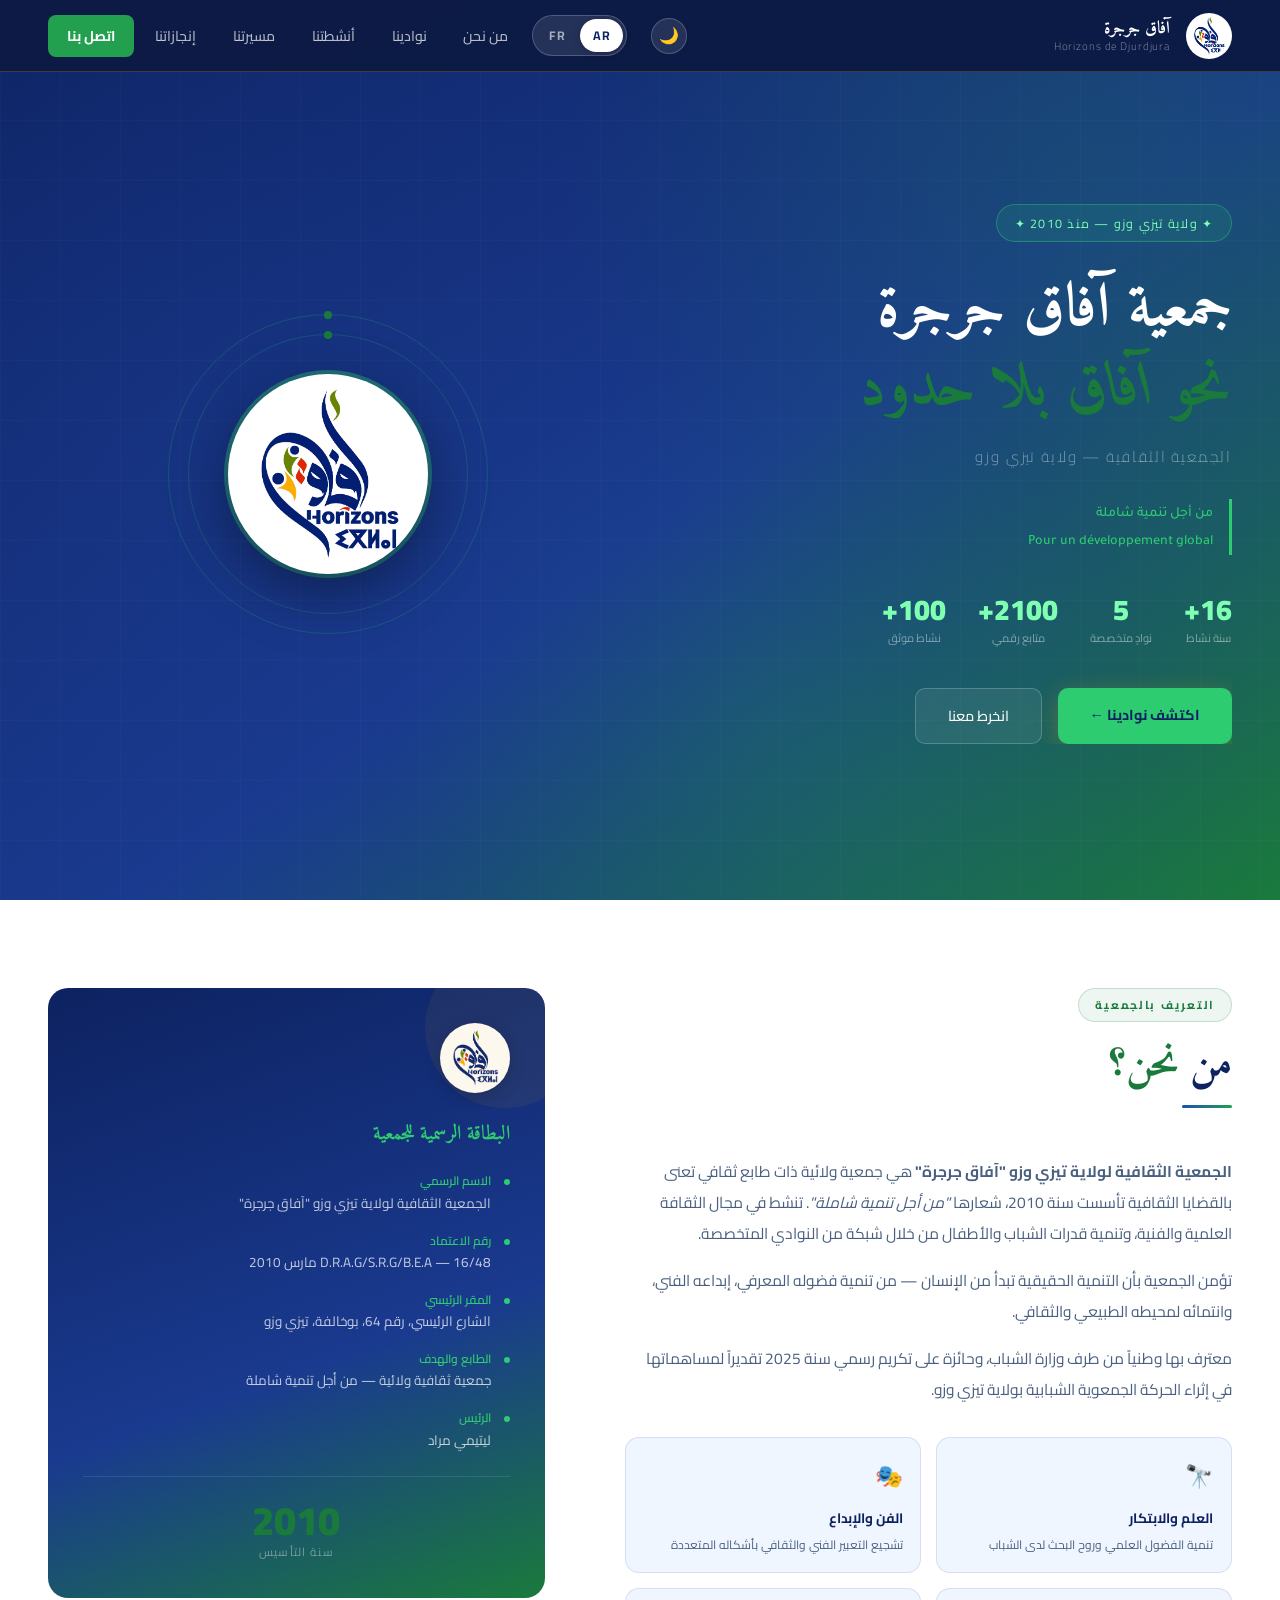
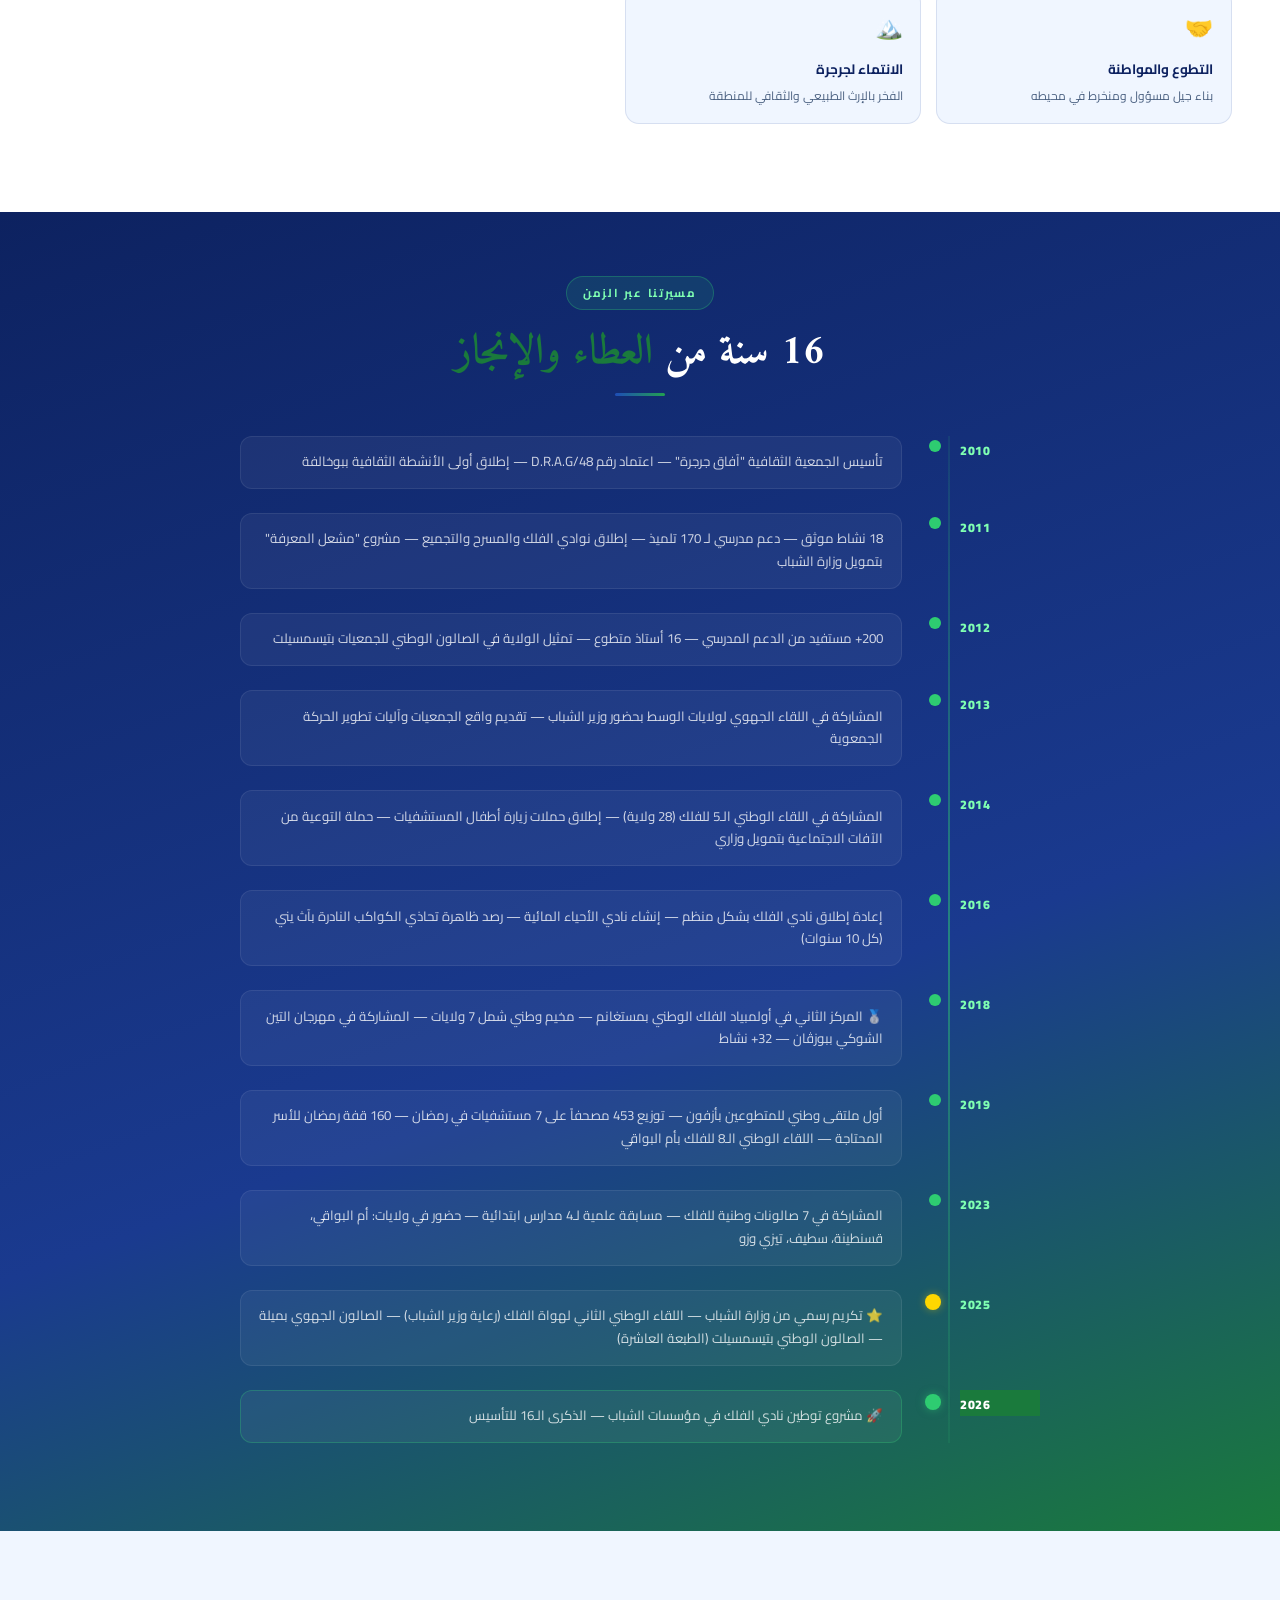
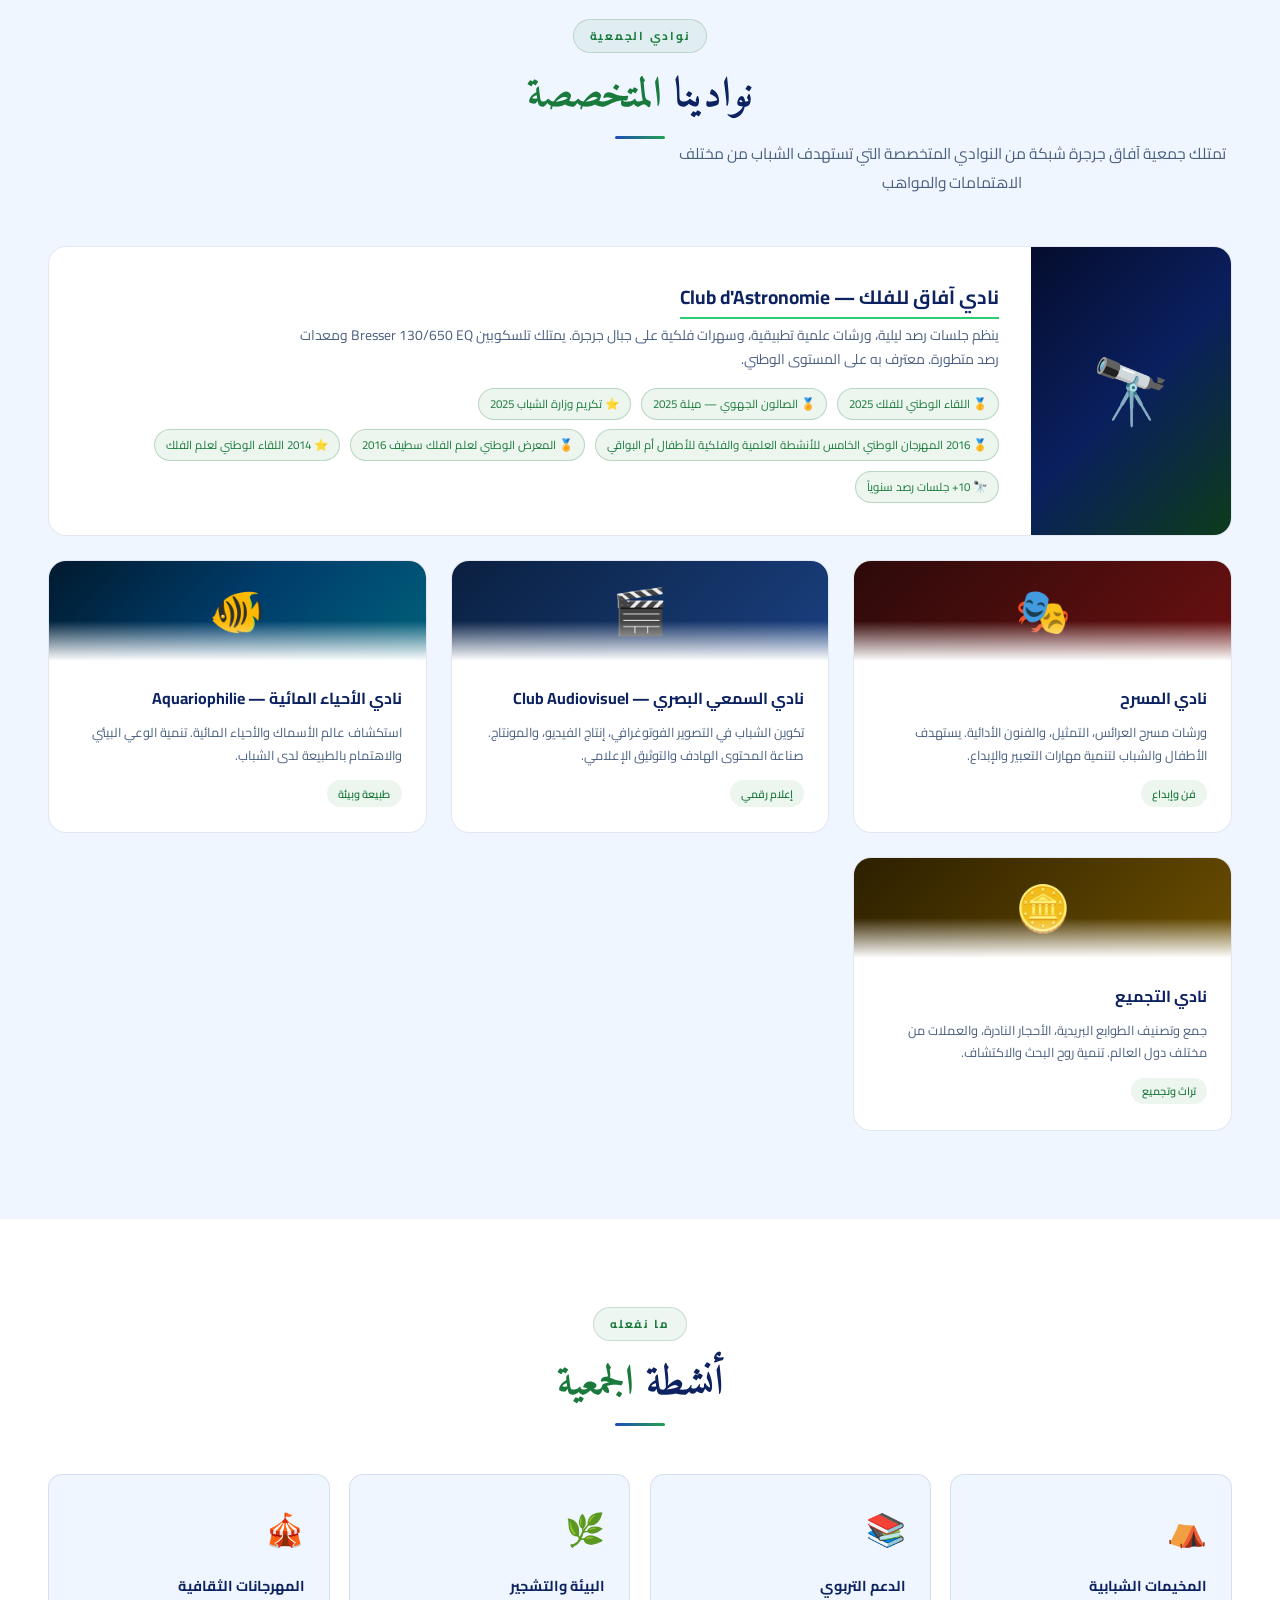
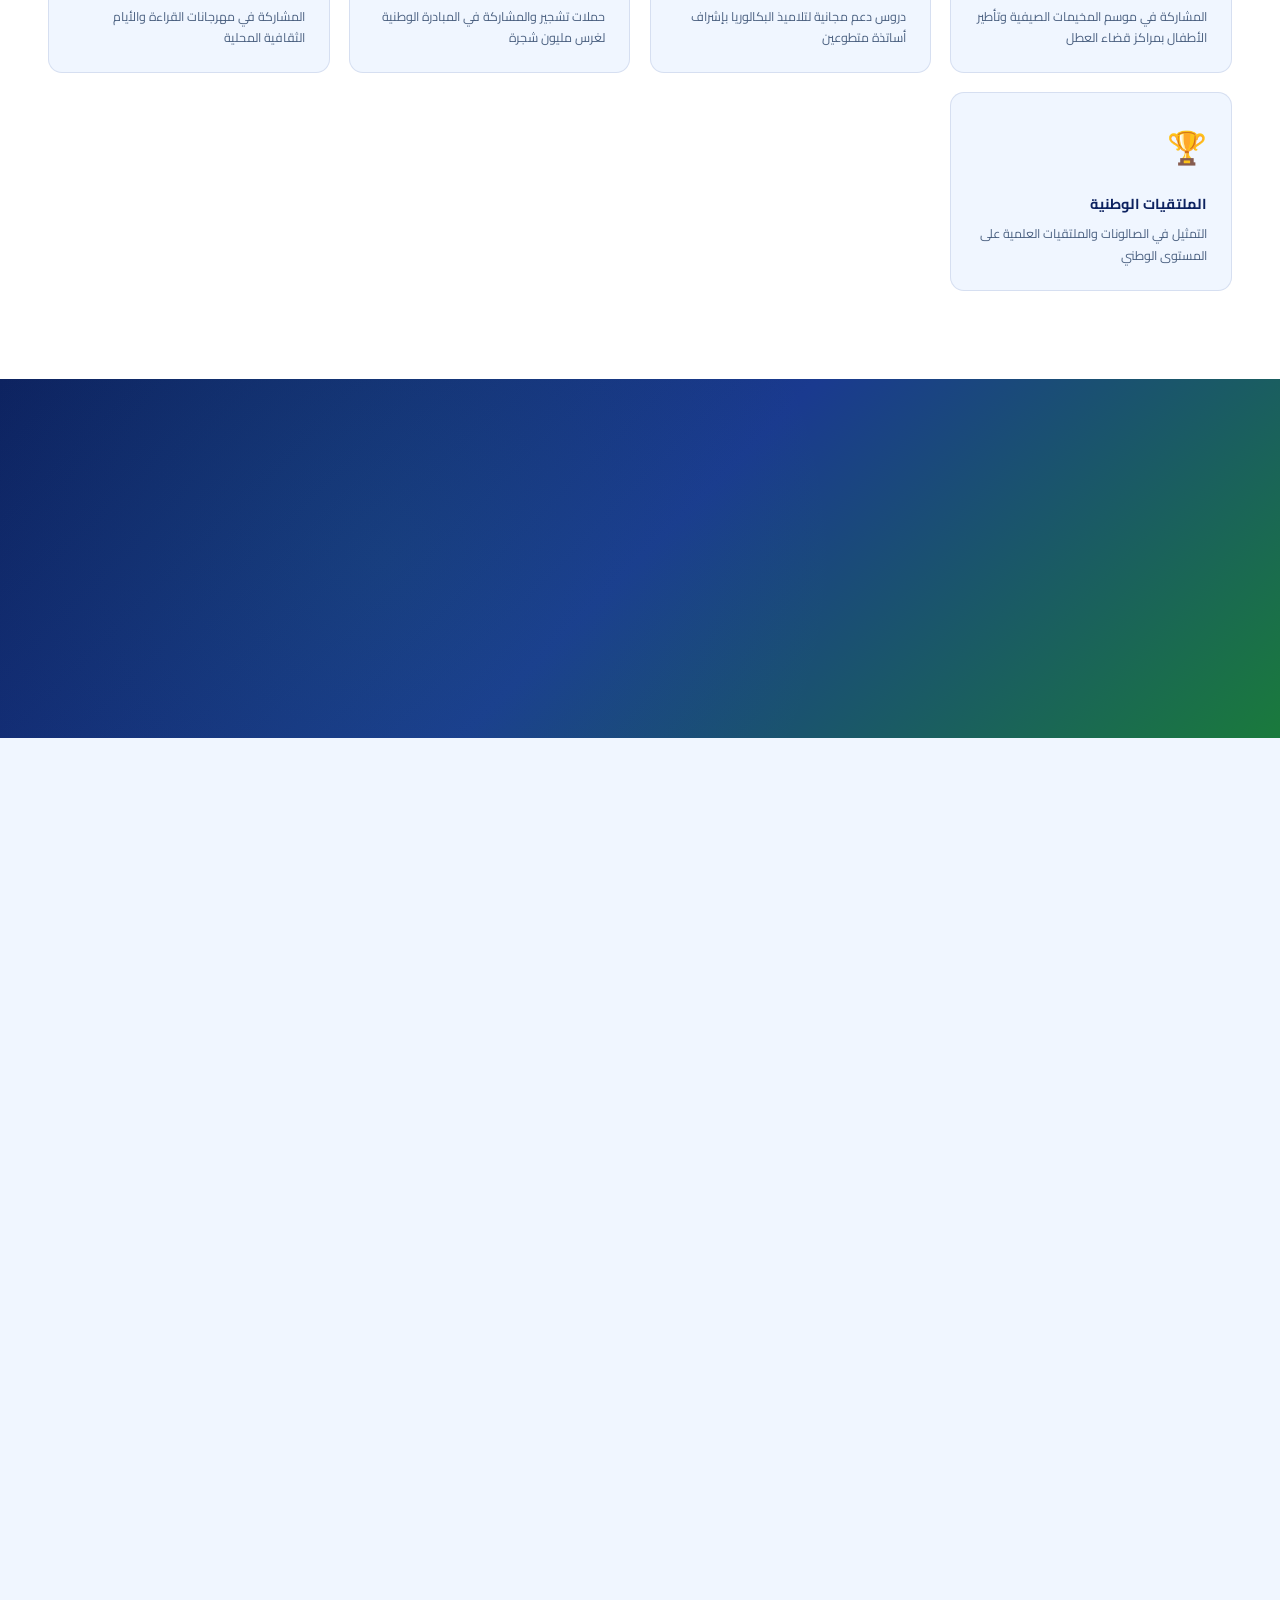
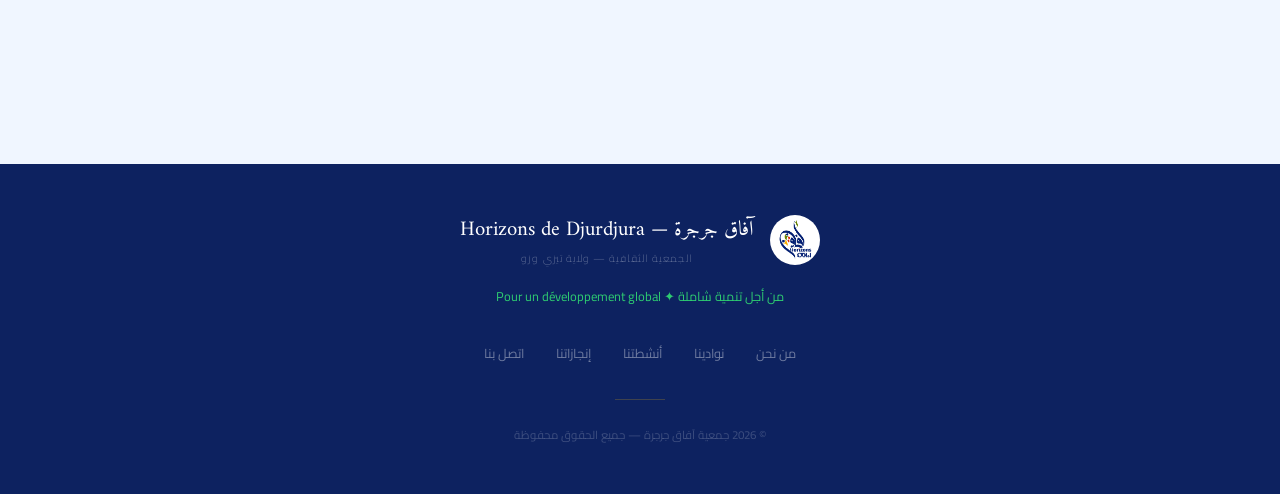
==== commit 83b6ea76: "Refactor HTML structure and update content" ====
--- a/index.html
+++ b/index.html
@@ -7,11 +7,9 @@
 <link rel="preconnect" href="https://fonts.googleapis.com">
 <link href="https://fonts.googleapis.com/css2?family=Amiri:wght@400;700&family=Cairo:wght@300;400;600;700;900&family=Tajawal:wght@300;400;500;700&display=swap" rel="stylesheet">
 <script src="https://challenges.cloudflare.com/turnstile/v0/api.js" async defer></script>
-
 <link rel="stylesheet" href="style.css">
 </head>
 <body>
-
 
 <!-- NAV -->
 <nav>
@@ -23,7 +21,8 @@
     </div>
   </a>
   <div style="display:flex;align-items:center;gap:0.5rem;">
-    <div class="lang-switcher"><button class="theme-toggle" id="theme-toggle-btn" onclick="toggleTheme()">🌙</button>
+    <button class="theme-toggle" id="theme-toggle-btn" onclick="toggleTheme()">🌙</button>
+    <div class="lang-switcher">
       <button class="lang-btn active" onclick="setLang('ar')" id="btn-ar">AR</button>
       <button class="lang-btn" onclick="setLang('fr')" id="btn-fr">FR</button>
     </div>
@@ -46,11 +45,13 @@
     <div class="hero-left">
       <div class="hero-slogan-badge"><span data-lang="ar">✦ ولاية تيزي وزو — منذ 2010 ✦</span><span data-lang="fr">✦ Wilaya de Tizi-Ouzou — Depuis 2010 ✦</span></div>
       <h1 class="hero-title">
-        <span data-lang="ar">جمعية آفاق جرجرة<em class="hero-title-accent" style="display:block">نحو آفاق بلا حدود</em></span><span data-lang="fr">Association Horizons de Djurdjura<em class="hero-title-accent" style="display:block;font-style:normal">Vers des horizons sans limites</em></span>
+        <span data-lang="ar">جمعية آفاق جرجرة<em class="hero-title-accent" style="display:block">نحو آفاق بلا حدود</em></span>
+        <span data-lang="fr">Association Horizons de Djurdjura<em class="hero-title-accent" style="display:block;font-style:normal">Vers des horizons sans limites</em></span>
       </h1>
       <p class="hero-fr"><span data-lang="ar">الجمعية الثقافية — ولاية تيزي وزو</span><span data-lang="fr">Association Culturelle — Wilaya de Tizi-Ouzou</span></p>
       <div class="hero-slogan">
-        <span data-lang="ar">من أجل تنمية شاملة<span style="color:var(--green-light);display:block;font-size:0.88rem">Pour un développement global</span></span><span data-lang="fr">Pour un développement global<span style="color:var(--green-light);display:block;font-size:0.88rem">من أجل تنمية شاملة</span></span>
+        <span data-lang="ar">من أجل تنمية شاملة<span style="color:var(--green-light);display:block;font-size:0.88rem">Pour un développement global</span></span>
+        <span data-lang="fr">Pour un développement global<span style="color:var(--green-light);display:block;font-size:0.88rem">من أجل تنمية شاملة</span></span>
       </div>
       <div class="hero-stats-row">
         <div class="hstat"><span class="hstat-n">16+</span><div class="hstat-l"><span data-lang="ar">سنة نشاط</span><span data-lang="fr">Ans d'activité</span></div></div>
@@ -87,13 +88,16 @@
           <div class="s-line"></div>
         </div>
         <p>
-          <span data-lang="ar"><strong><span data-lang="ar">الجمعية الثقافية لولاية تيزي وزو "آفاق جرجرة"</span><span data-lang="fr">Association Culturelle de la Wilaya de Tizi-Ouzou "Horizons de Djurdjura"</span></strong> هي جمعية ولائية ذات طابع ثقافي تعنى بالقضايا الثقافية تأسست سنة 2010، شعارها <em>"من أجل تنمية شاملة"</em>. تنشط في مجال الثقافة العلمية والفنية، وتنمية قدرات الشباب والأطفال من خلال شبكة من النوادي المتخصصة.</span><span data-lang="fr">L'<strong>Association Culturelle de la Wilaya de Tizi-Ouzou "Horizons de Djurdjura"</strong> est une association bénévole à but non lucratif fondée en 2010, avec comme devise <em>"Pour un développement global"</em>. Elle œuvre dans le domaine de la culture scientifique et artistique, et le développement des capacités des jeunes et des enfants à travers un réseau de clubs spécialisés.</span>
+          <span data-lang="ar"><strong>الجمعية الثقافية لولاية تيزي وزو "آفاق جرجرة"</strong> هي جمعية ولائية ذات طابع ثقافي تعنى بالقضايا الثقافية تأسست سنة 2010، شعارها <em>"من أجل تنمية شاملة"</em>. تنشط في مجال الثقافة العلمية والفنية، وتنمية قدرات الشباب والأطفال من خلال شبكة من النوادي المتخصصة.</span>
+          <span data-lang="fr">L'<strong>Association Culturelle de la Wilaya de Tizi-Ouzou "Horizons de Djurdjura"</strong> est une association bénévole à but non lucratif fondée en 2010, avec comme devise <em>"Pour un développement global"</em>. Elle œuvre dans le domaine de la culture scientifique et artistique, et le développement des capacités des jeunes et des enfants à travers un réseau de clubs spécialisés.</span>
         </p>
         <p>
-          <span data-lang="ar">تؤمن الجمعية بأن التنمية الحقيقية تبدأ من الإنسان — من تنمية فضوله المعرفي، إبداعه الفني، وانتمائه لمحيطه الطبيعي والثقافي     .</span><span data-lang="fr">L'association croit que le vrai développement commence par l'être humain — en cultivant sa curiosité intellectuelle, sa créativité artistique et son appartenance à son environnement naturel et culturel au cœur de la région de Djurdjura.</span>
+          <span data-lang="ar">تؤمن الجمعية بأن التنمية الحقيقية تبدأ من الإنسان — من تنمية فضوله المعرفي، إبداعه الفني، وانتمائه لمحيطه الطبيعي والثقافي.</span>
+          <span data-lang="fr">L'association croit que le vrai développement commence par l'être humain — en cultivant sa curiosité intellectuelle, sa créativité artistique et son appartenance à son environnement naturel et culturel au cœur de la région de Djurdjura.</span>
         </p>
         <p>
-          <span data-lang="ar">معترف بها وطنياً من طرف وزارة الشباب، وحائزة على تكريم رسمي سنة 2025 تقديراً لمساهماتها في إثراء الحركة الجمعوية الشبابية بولاية تيزي وزو.</span><span data-lang="fr">Reconnue au niveau national par le Ministère de la Jeunesse et lauréate d'une distinction officielle en 2025, en reconnaissance de ses contributions à l'enrichissement du mouvement associatif jeunesse de la Wilaya de Tizi-Ouzou.</span>
+          <span data-lang="ar">معترف بها وطنياً من طرف وزارة الشباب، وحائزة على تكريم رسمي سنة 2025 تقديراً لمساهماتها في إثراء الحركة الجمعوية الشبابية بولاية تيزي وزو.</span>
+          <span data-lang="fr">Reconnue au niveau national par le Ministère de la Jeunesse et lauréate d'une distinction officielle en 2025, en reconnaissance de ses contributions à l'enrichissement du mouvement associatif jeunesse de la Wilaya de Tizi-Ouzou.</span>
         </p>
         <div class="about-pillars">
           <div class="pillar">
@@ -121,7 +125,7 @@
       <div class="reveal">
         <div class="about-card">
           <div class="about-card-logo">
-            <img src="assets/images/about-logo.png" alt="شعار الجمعية">
+            <img src="assets/images/logo.png" alt="شعار الجمعية">
           </div>
           <h3><span data-lang="ar">البطاقة الرسمية للجمعية</span><span data-lang="fr">Fiche officielle de l'association</span></h3>
           <div class="info-row">
@@ -278,12 +282,13 @@
 <!-- CLUBS -->
 <section class="section" id="clubs">
   <div class="section-inner">
-    <div class="club-card c-astronomy featured reveal">
+    <div class="section-header center reveal">
       <div class="s-eyebrow"><span data-lang="ar">نوادي الجمعية</span><span data-lang="fr">Nos clubs</span></div>
       <h2 class="s-title"><span data-lang="ar">نوادينا <em>المتخصصة</em></span><span data-lang="fr">Nos clubs <em>spécialisés</em></span></h2>
       <div class="s-line"></div>
       <p class="s-desc">
-        <span data-lang="ar">تمتلك جمعية آفاق جرجرة شبكة من النوادي المتخصصة التي تستهدف الشباب من مختلف الاهتمامات والمواهب</span><span data-lang="fr">L'association Horizons de Djurdjura dispose d'un réseau de clubs spécialisés ciblant les jeunes aux intérêts et talents variés</span>
+        <span data-lang="ar">تمتلك جمعية آفاق جرجرة شبكة من النوادي المتخصصة التي تستهدف الشباب من مختلف الاهتمامات والمواهب</span>
+        <span data-lang="fr">L'association Horizons de Djurdjura dispose d'un réseau de clubs spécialisés ciblant les jeunes aux intérêts et talents variés</span>
       </p>
     </div>
     <div class="clubs-grid">
@@ -294,15 +299,16 @@
         <div class="club-card-body">
           <h3><a href="https://astronomy-kids-guide.hd15.workers.dev/" target="_blank" style="color:inherit;text-decoration:none;border-bottom:2px solid var(--green-light);padding-bottom:2px;">نادي آفاق للفلك — Club d'Astronomie</a></h3>
           <p>
-            <span data-lang="ar">. ينظم جلسات رصد ليلية، ورشات علمية تطبيقية، وسهرات فلكية على جبال جرجرة. يمتلك تلسكوبين Bresser 130/650 EQ ومعدات رصد متطورة. معترف به على المستوى الوطني.</span><span data-lang="fr">Le seul club d'astronomie actif de la Wilaya de Tizi-Ouzou. Organise des sessions d'observation nocturne, des ateliers scientifiques, et des soirées astronomiques sur les montagnes de Djurdjura. Dispose de deux télescopes Bresser 130/650 EQ.</span>
+            <span data-lang="ar">ينظم جلسات رصد ليلية، ورشات علمية تطبيقية، وسهرات فلكية على جبال جرجرة. يمتلك تلسكوبين Bresser 130/650 EQ ومعدات رصد متطورة. معترف به على المستوى الوطني.</span>
+            <span data-lang="fr">Le seul club d'astronomie actif de la Wilaya de Tizi-Ouzou. Organise des sessions d'observation nocturne, des ateliers scientifiques, et des soirées astronomiques sur les montagnes de Djurdjura. Dispose de deux télescopes Bresser 130/650 EQ.</span>
           </p>
           <div class="featured-achievements">
             <span class="feat-tag">🥇 اللقاء الوطني للفلك 2025</span>
             <span class="feat-tag">🏅 الصالون الجهوي — ميلة 2025</span>
             <span class="feat-tag">⭐ تكريم وزارة الشباب 2025</span>
             <span class="feat-tag">🥇 2016 المهرجان الوطني الخامس للأنشطة العلمية والفلكية للأطفال أم البواقي</span>
-            <span class="feat-tag">🏅 االمعرض الوطني لعلم الفلك سطيف 2016</span>
-            <span class="feat-tag">⭐ 2014 اللقاء الوطني لعلم الفلك </span>
+            <span class="feat-tag">🏅 المعرض الوطني لعلم الفلك سطيف 2016</span>
+            <span class="feat-tag">⭐ 2014 اللقاء الوطني لعلم الفلك</span>
             <span class="feat-tag">🔭 10+ جلسات رصد سنوياً</span>
           </div>
         </div>
@@ -457,7 +463,7 @@
         <div class="contact-card">
           <div class="contact-card-logo">
             <img src="assets/images/logo.png" alt="شعار جمعية آفاق جرجرة">
-            </div>
+          </div>
           <h3>جمعية آفاق جرجرة</h3>
           <p class="slogan-line"><span data-lang="ar">من أجل تنمية شاملة — Pour un développement global</span><span data-lang="fr">Pour un développement global — من أجل تنمية شاملة</span></p>
           <div class="cinfo">
@@ -495,15 +501,11 @@
           </div>
         </div>
       </div>
-      <div class="turnstile-wrap">
-  <div class="cf-turnstile" data-sitekey="0x4AAAAAADE5VHNqFISUxvTG" data-theme="auto"></div>
-</div>
+
       <div class="contact-form reveal">
         <h3><span data-lang="ar">أرسل لنا رسالة</span><span data-lang="fr">Envoyez-nous un message</span></h3>
 
-        <!-- CLOUDFLARE Form -->
         <form id="contactForm" onsubmit="handleFormSubmit(event)">
-
           <div class="fg-row">
             <div class="fg">
               <label><span data-lang="ar">الاسم واللقب *</span><span data-lang="fr">Nom et prénom *</span></label>
@@ -541,14 +543,17 @@
             <textarea name="message" required id="inp-message" placeholder="اكتب رسالتك هنا..."></textarea>
           </div>
 
-          <!-- Submit button -->
+          <!-- Turnstile داخل الفورم -->
+          <div class="turnstile-wrap">
+            <div class="cf-turnstile" data-sitekey="0x4AAAAAADE5VHNqFISUxvTG" data-theme="auto"></div>
+          </div>
+
           <button type="submit" class="btn-send" id="btn-submit">
             <span id="btn-text"><span data-lang="ar">إرسال الرسالة ←</span><span data-lang="fr">Envoyer le message →</span></span>
             <span id="btn-spinner" style="display:none">⏳</span>
           </button>
         </form>
 
-        <!-- Success message -->
         <div class="form-success-box" id="form-success" style="display:none">
           <div class="fsb-icon">✅</div>
           <div class="fsb-title"><span data-lang="ar">تم إرسال رسالتك بنجاح!</span><span data-lang="fr">Message envoyé avec succès!</span></div>
@@ -556,15 +561,12 @@
           <button class="btn-new-msg" onclick="resetForm()"><span data-lang="ar">إرسال رسالة أخرى</span><span data-lang="fr">Envoyer un autre message</span></button>
         </div>
 
-        <!-- Error message -->
         <div class="form-error-box" id="form-error" style="display:none">
           <div class="fsb-icon">❌</div>
           <div class="fsb-title"><span data-lang="ar">حدث خطأ أثناء الإرسال</span><span data-lang="fr">Erreur lors de l'envoi</span></div>
           <div class="fsb-sub"><span data-lang="ar">يرجى المحاولة مجدداً أو التواصل معنا مباشرةً عبر الهاتف.</span><span data-lang="fr">Veuillez réessayer ou nous contacter directement par téléphone.</span></div>
           <button class="btn-retry" onclick="document.getElementById('form-error').style.display='none'"><span data-lang="ar">حاول مجدداً</span><span data-lang="fr">Réessayer</span></button>
         </div>
-
-      </div>
       </div>
     </div>
   </div>
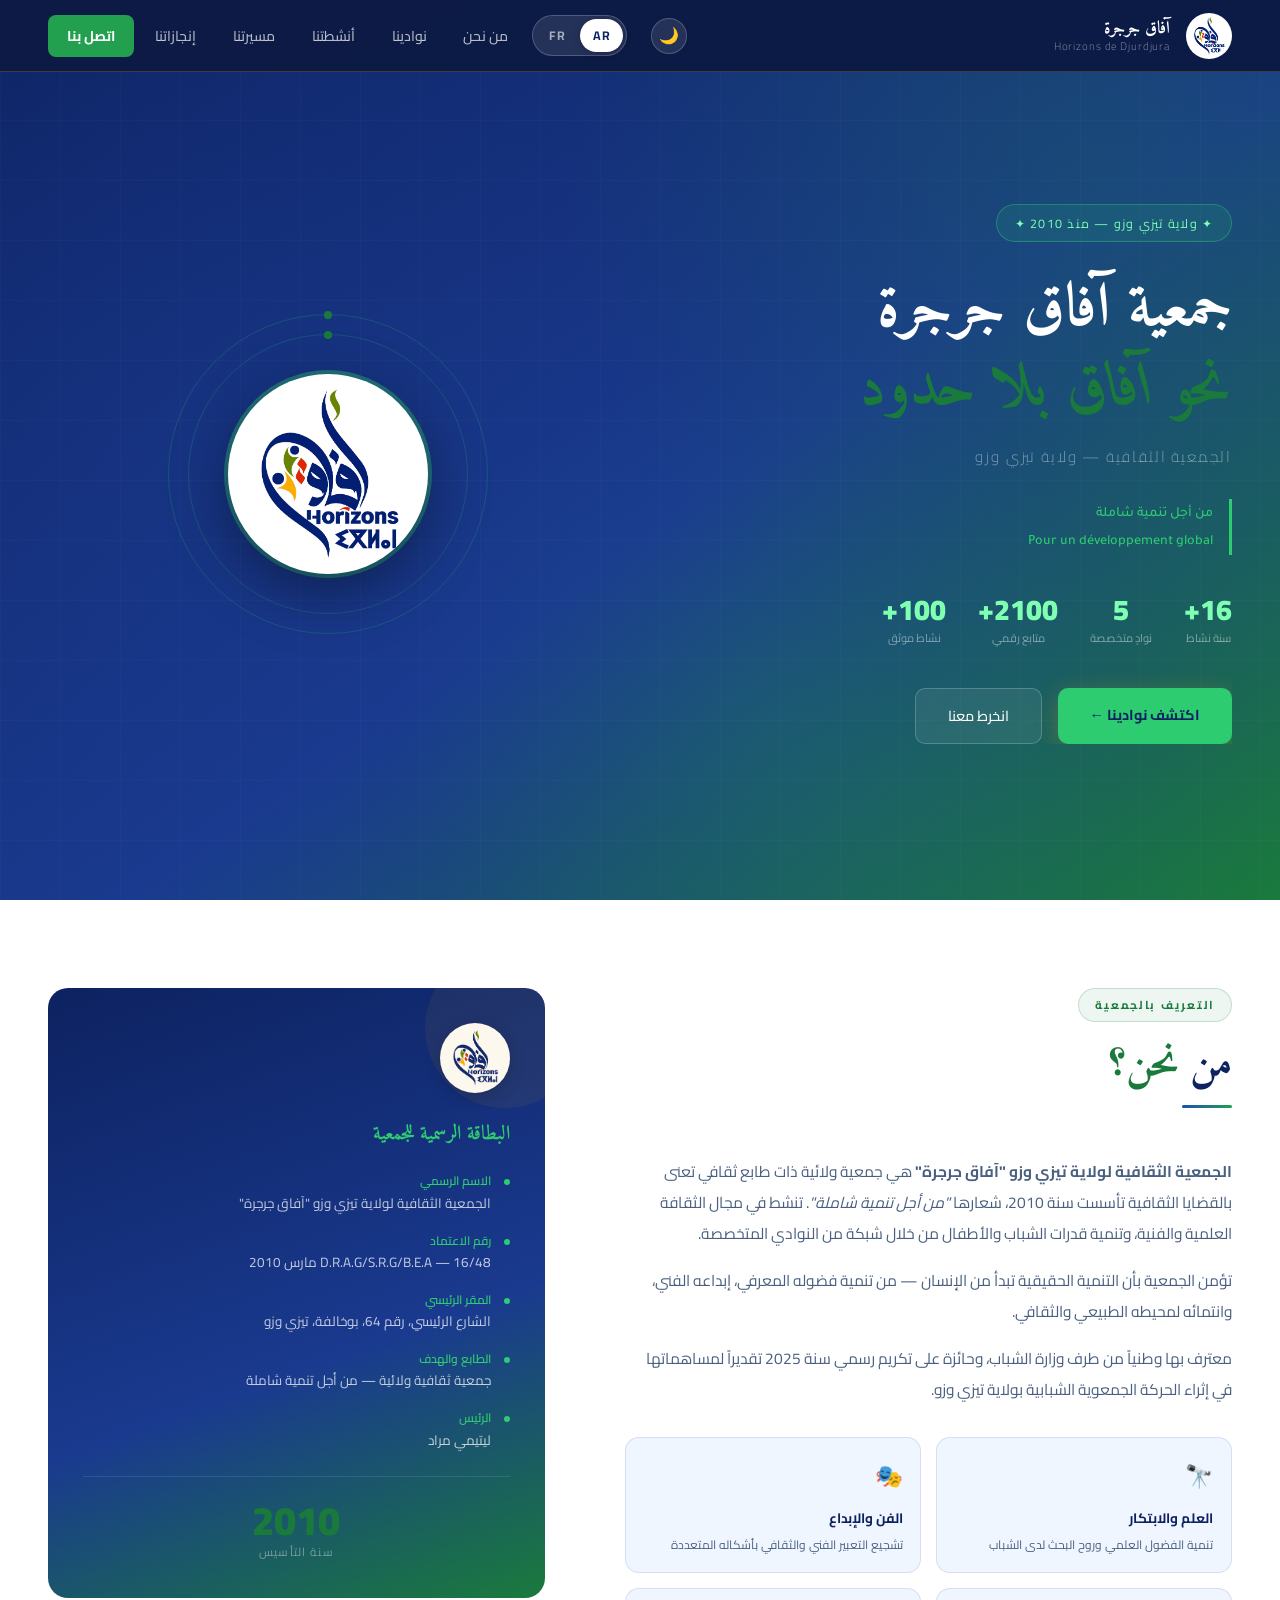
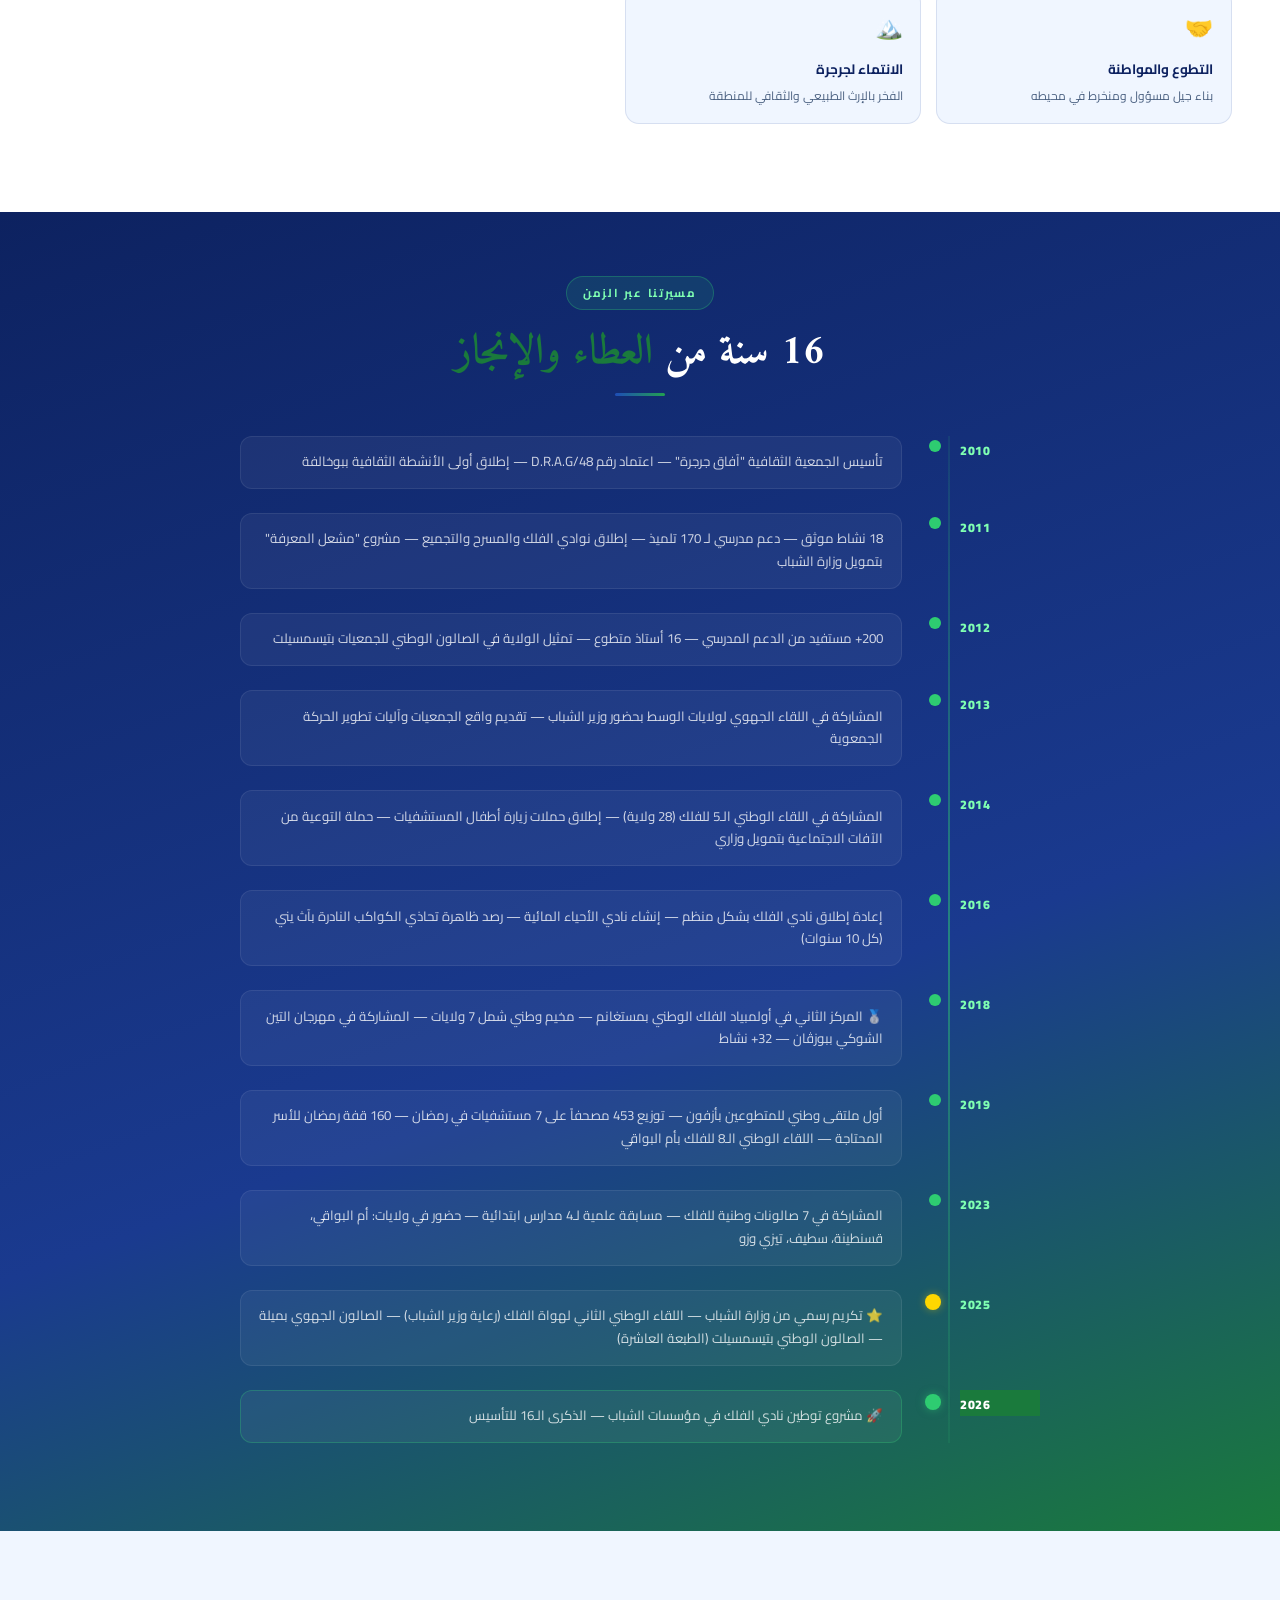
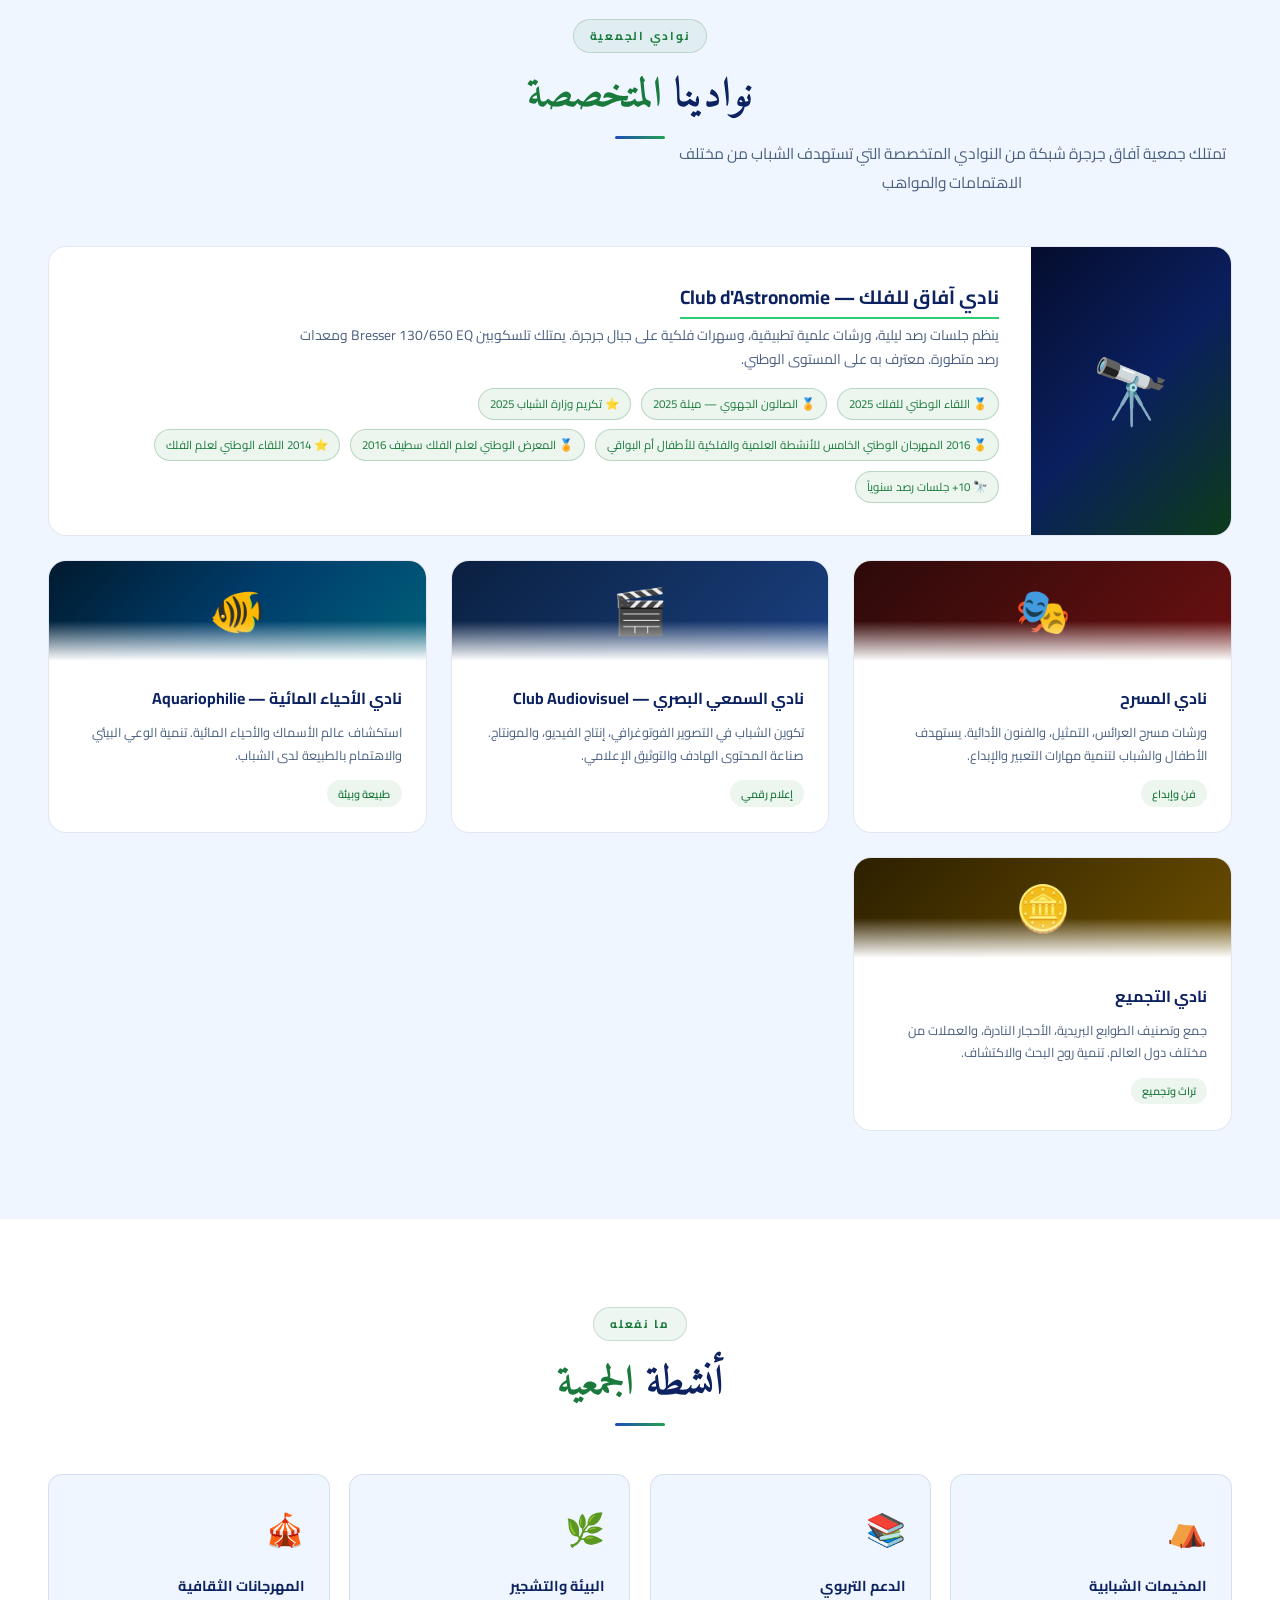
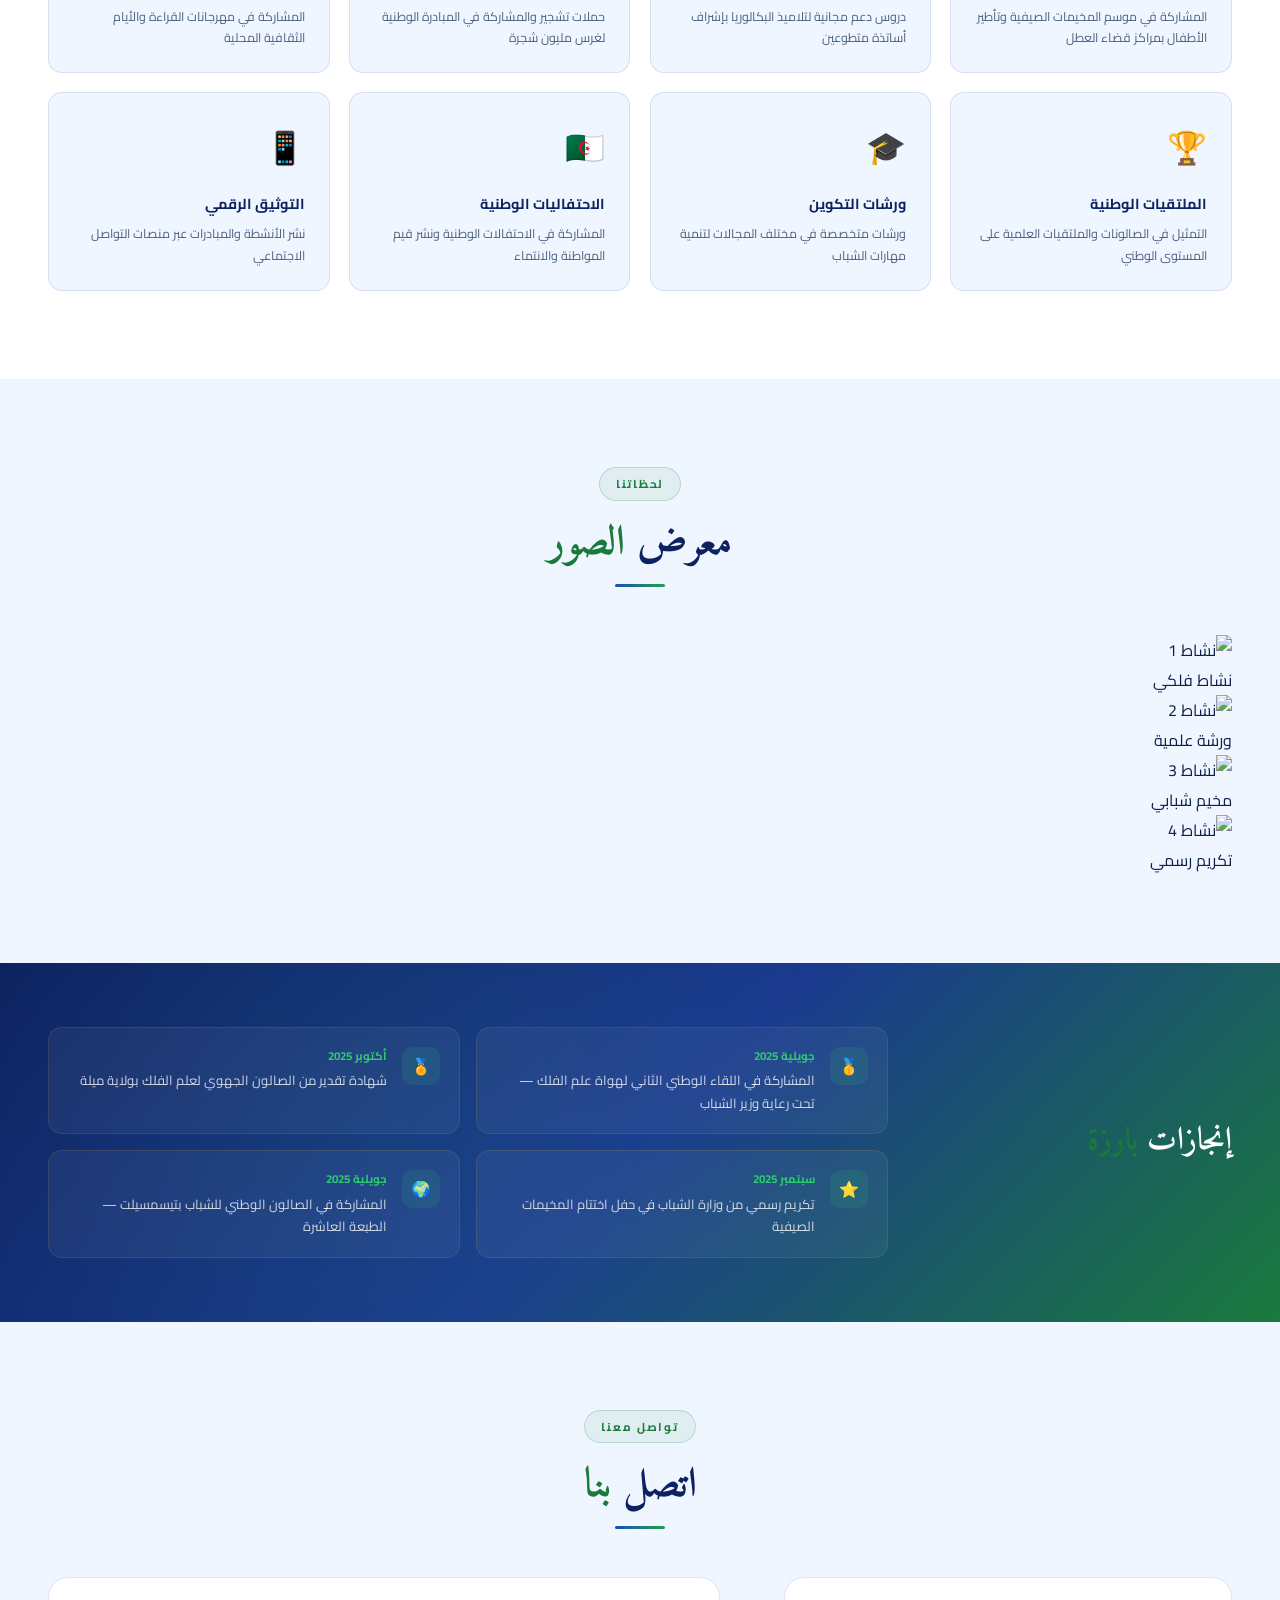
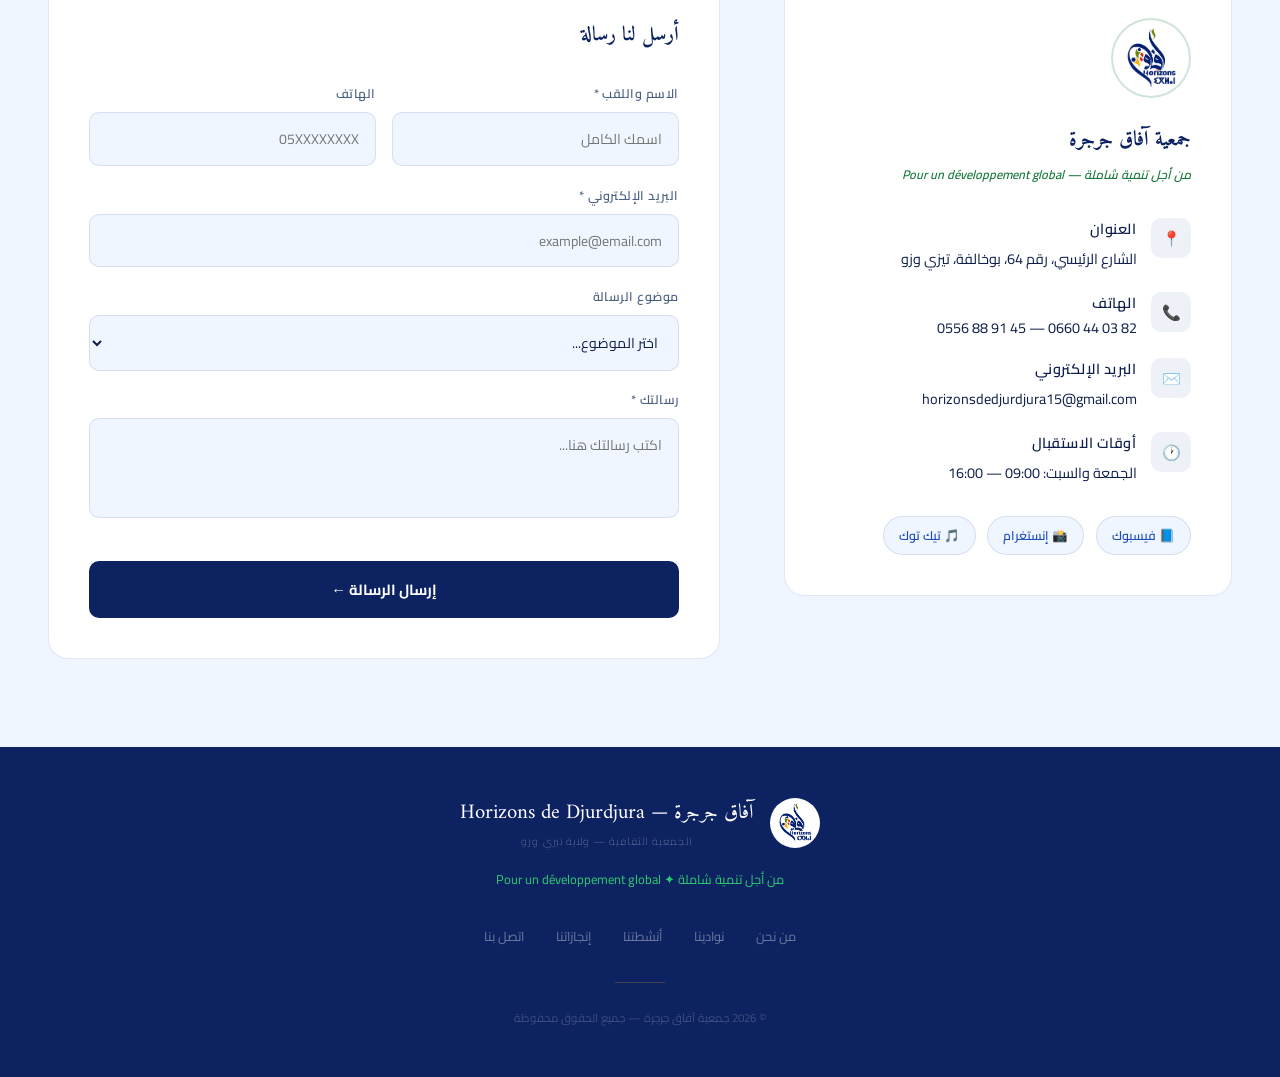
==== commit be208e84: "Add gallery section with images and overlays" ====
--- a/index.html
+++ b/index.html
@@ -410,7 +410,35 @@
     </div>
   </div>
 </section>
-
+<!-- GALLERY -->
+<section class="section" id="gallery">
+  <div class="section-inner">
+    <div class="section-header center reveal">
+      <div class="s-eyebrow"><span data-lang="ar">لحظاتنا</span><span data-lang="fr">Nos moments</span></div>
+      <h2 class="s-title"><span data-lang="ar">معرض <em>الصور</em></span><span data-lang="fr">Galerie <em>Photos</em></span></h2>
+      <div class="s-line"></div>
+    </div>
+    <div class="gallery-grid reveal">
+      <div class="gallery-item">
+        <img src="assets/images/gallery-1.jpg" alt="نشاط 1" loading="lazy">
+        <div class="gallery-overlay"><span data-lang="ar">نشاط فلكي</span><span data-lang="fr">Activité astronomique</span></div>
+      </div>
+      <div class="gallery-item">
+        <img src="assets/images/gallery-2.jpg" alt="نشاط 2" loading="lazy">
+        <div class="gallery-overlay"><span data-lang="ar">ورشة علمية</span><span data-lang="fr">Atelier scientifique</span></div>
+      </div>
+      <div class="gallery-item">
+        <img src="assets/images/gallery-3.jpg" alt="نشاط 3" loading="lazy">
+        <div class="gallery-overlay"><span data-lang="ar">مخيم شبابي</span><span data-lang="fr">Camp de jeunesse</span></div>
+      </div>
+      <div class="gallery-item">
+        <img src="assets/images/gallery-4.jpg" alt="نشاط 4" loading="lazy">
+        <div class="gallery-overlay"><span data-lang="ar">تكريم رسمي</span><span data-lang="fr">Distinction officielle</span></div>
+      </div>
+    </div>
+  </div>
+</section>
+  
 <!-- ACHIEVEMENTS -->
 <section id="achievements">
   <div class="achievements-inner">
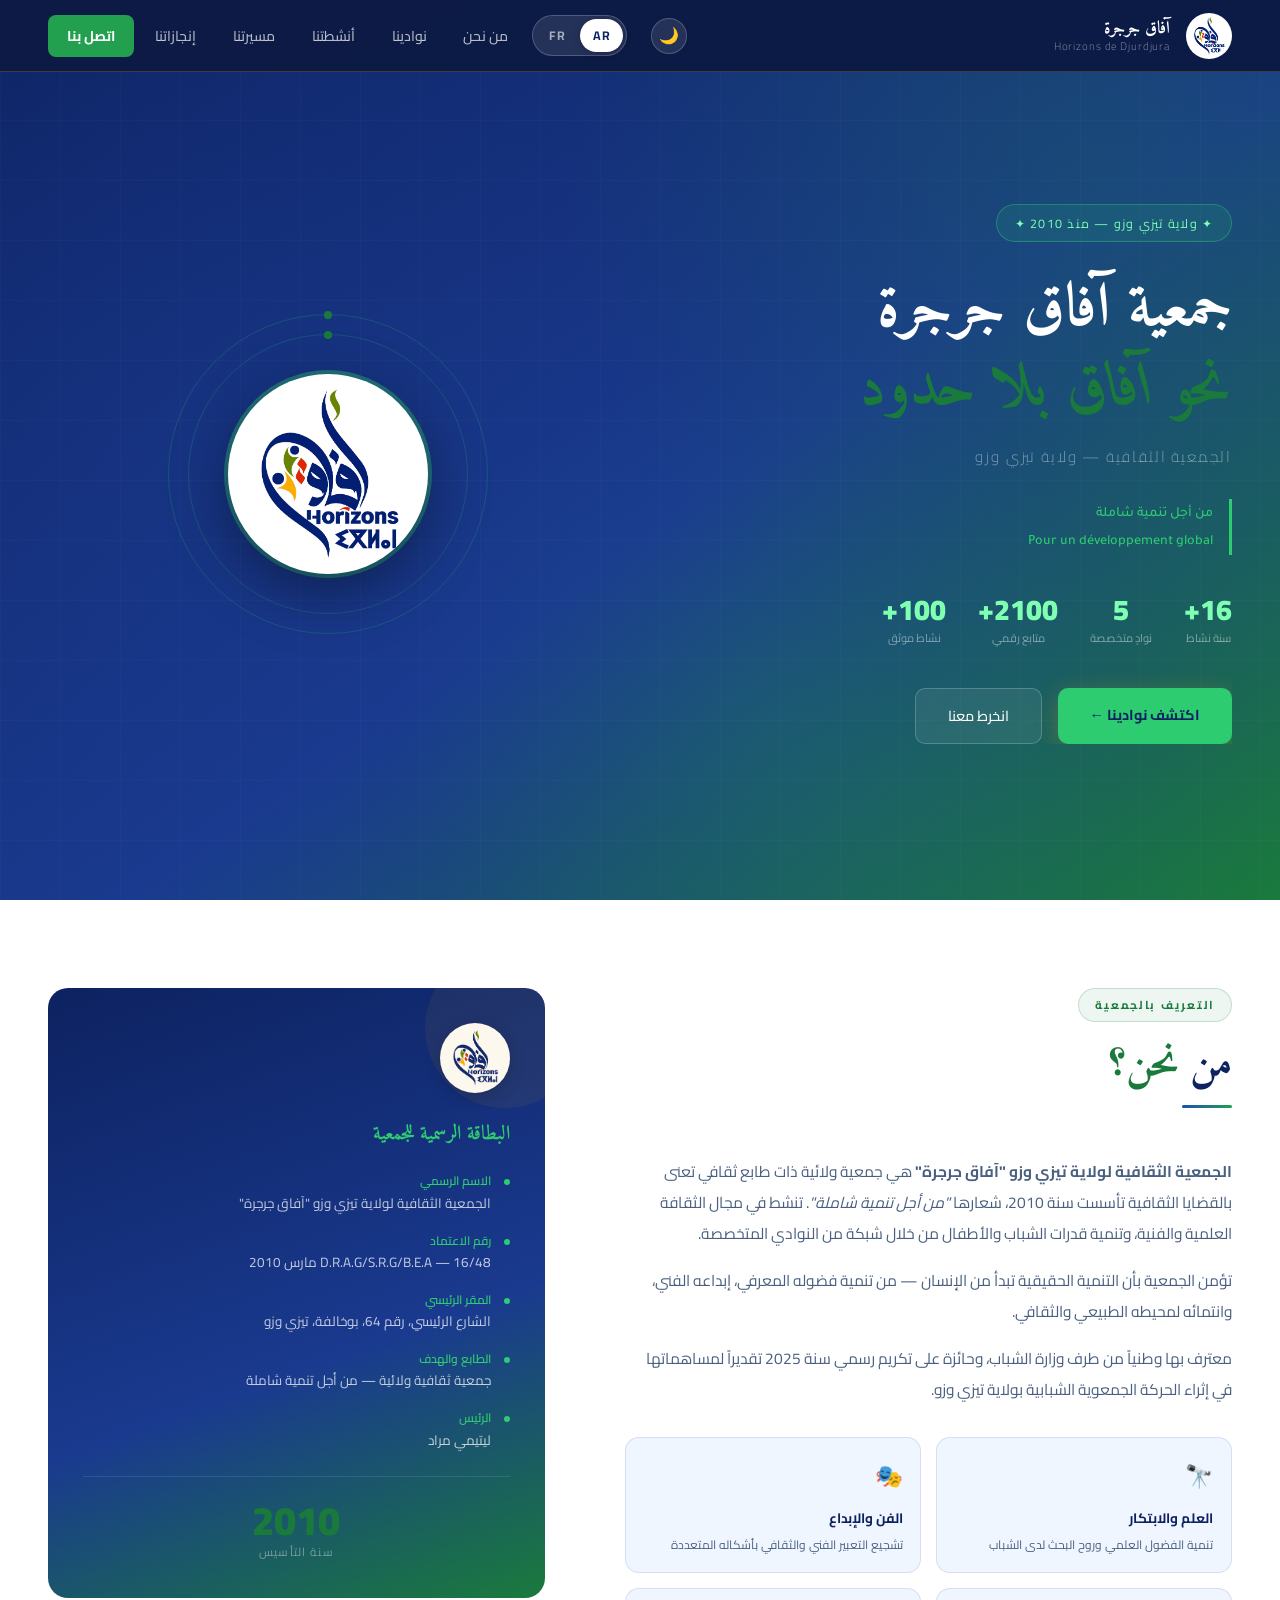
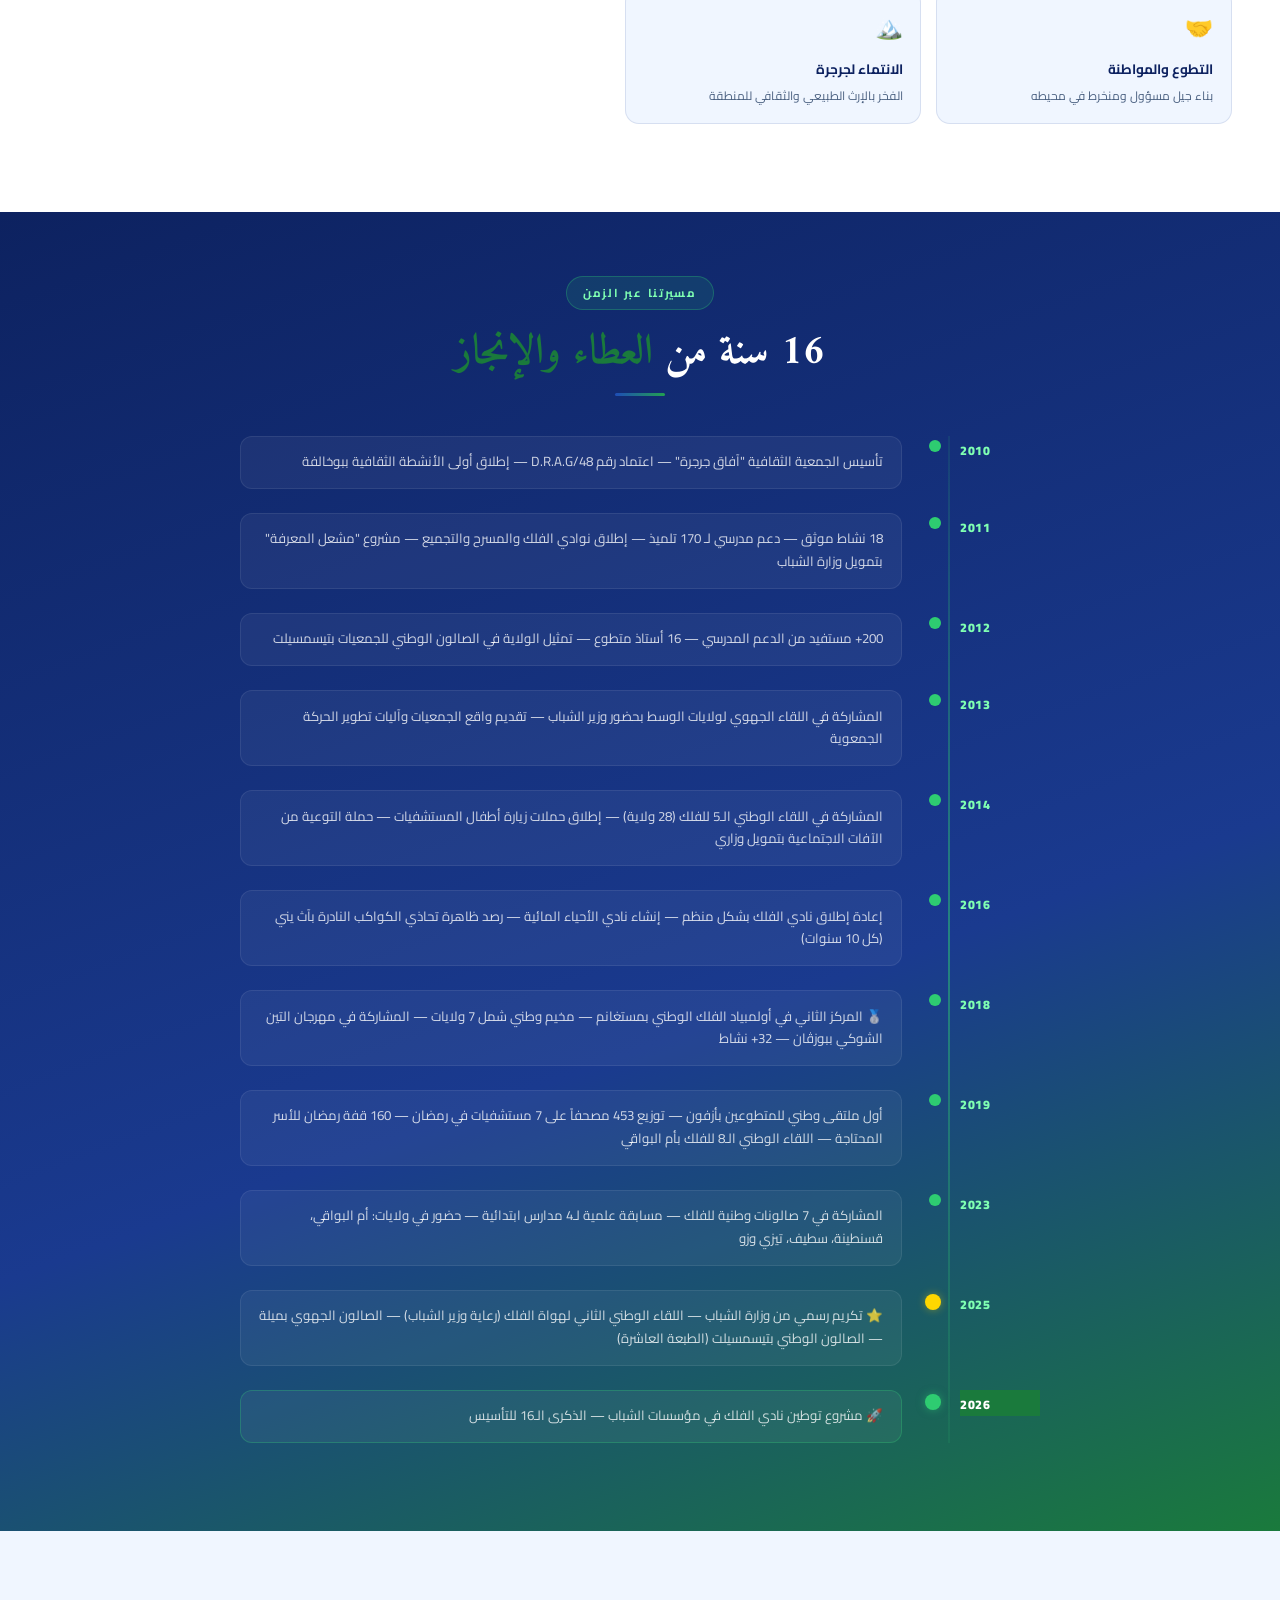
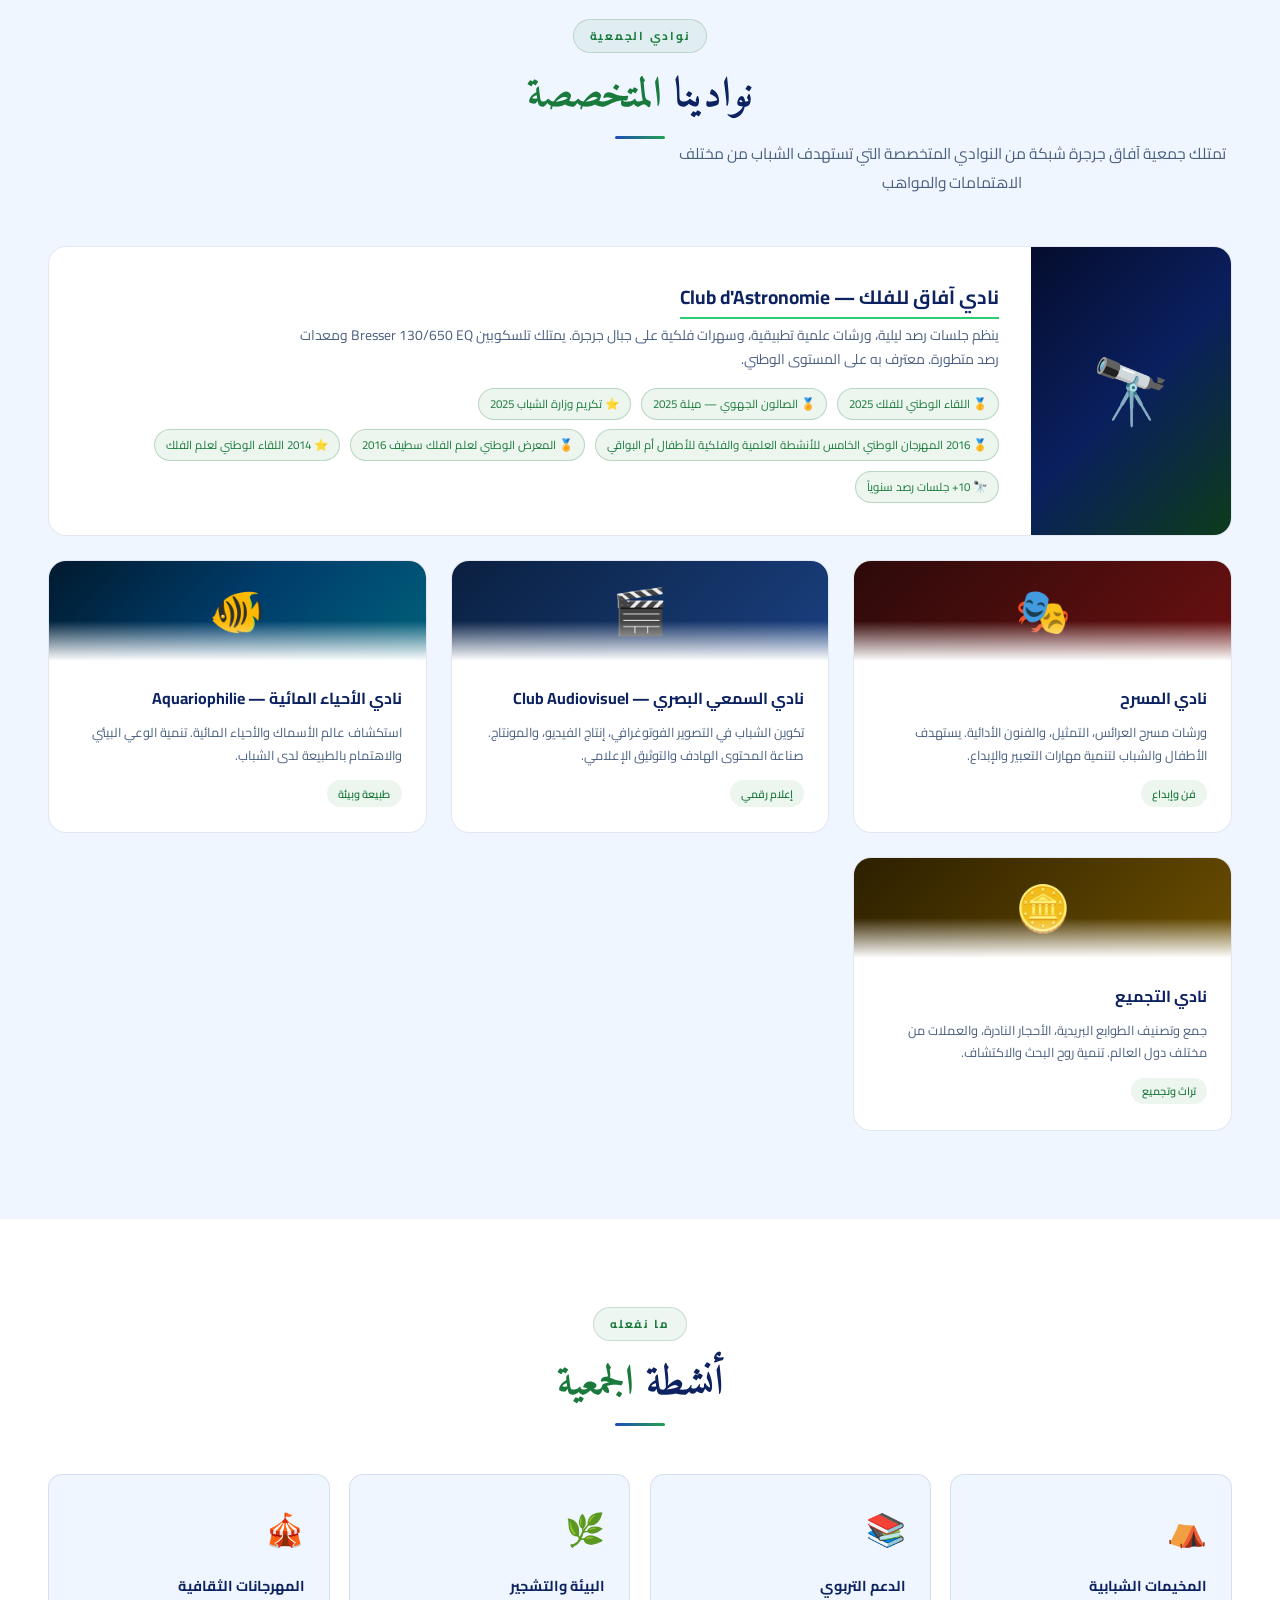
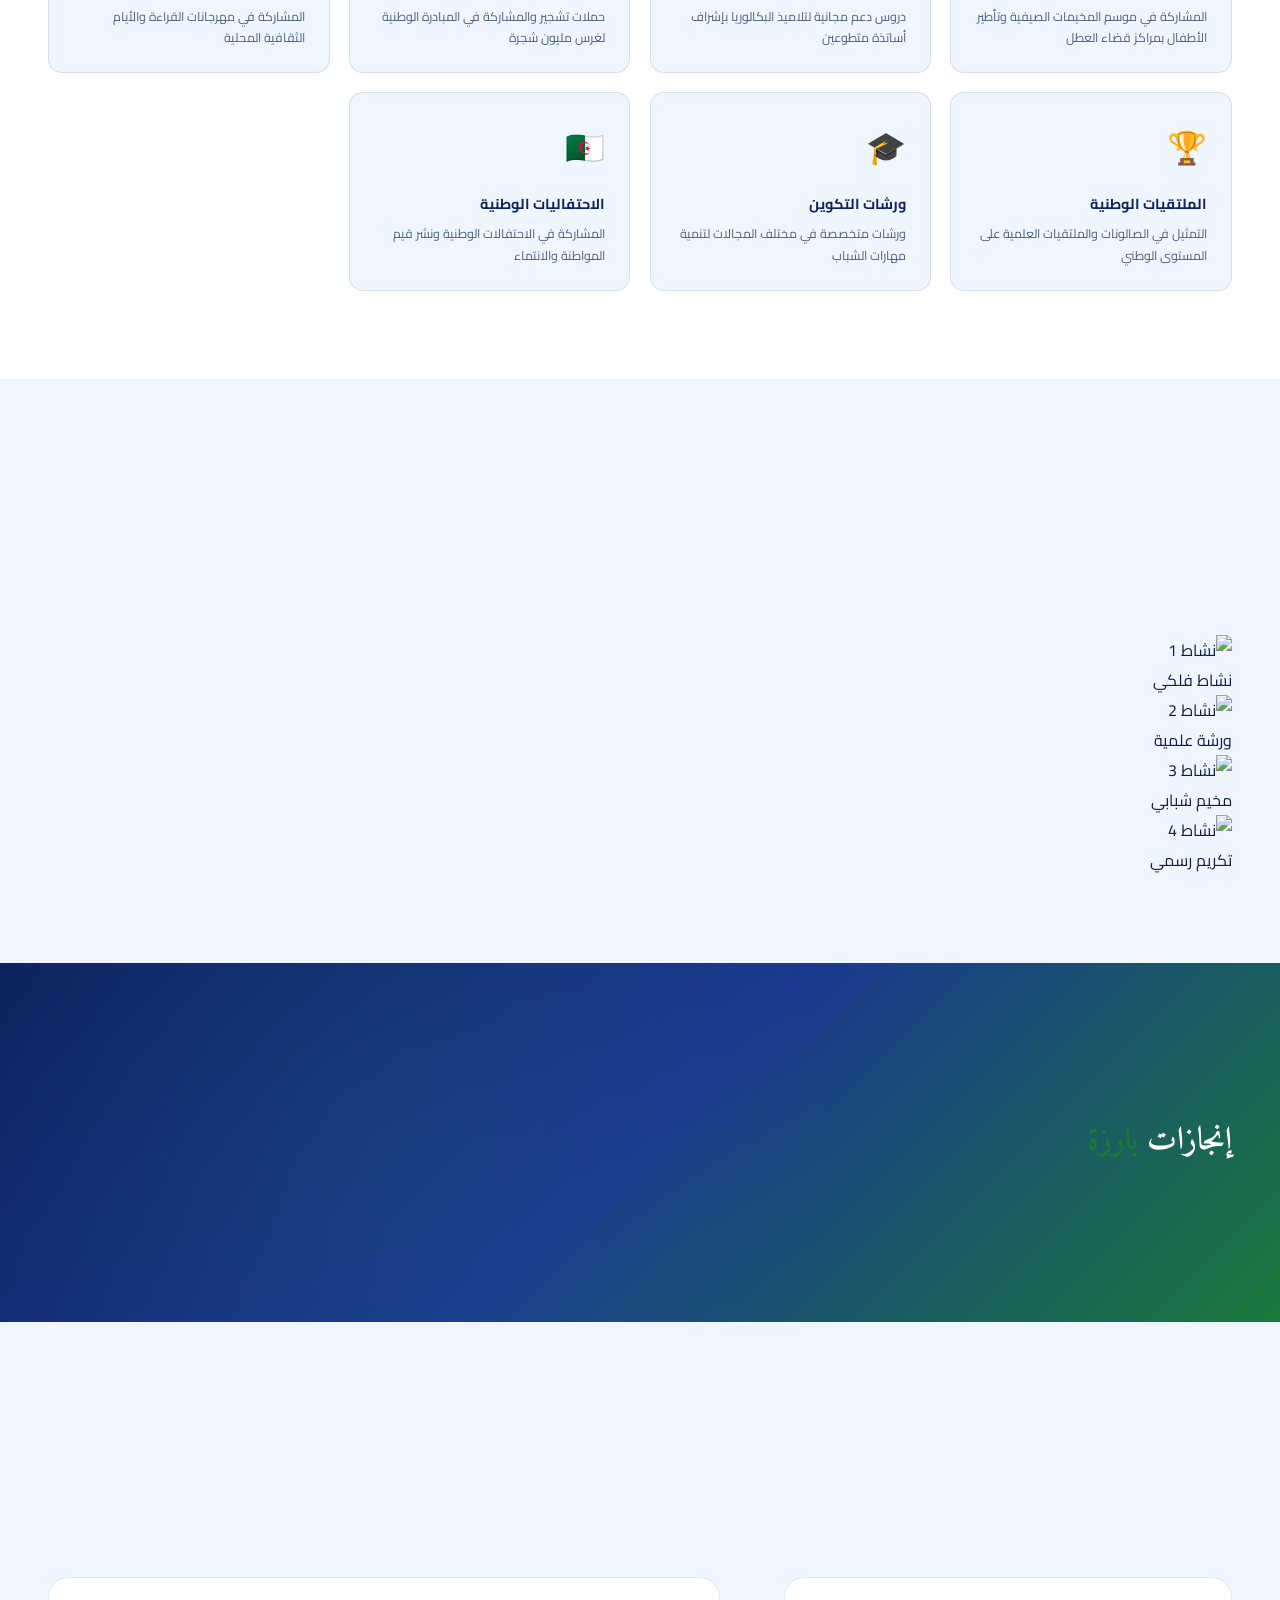
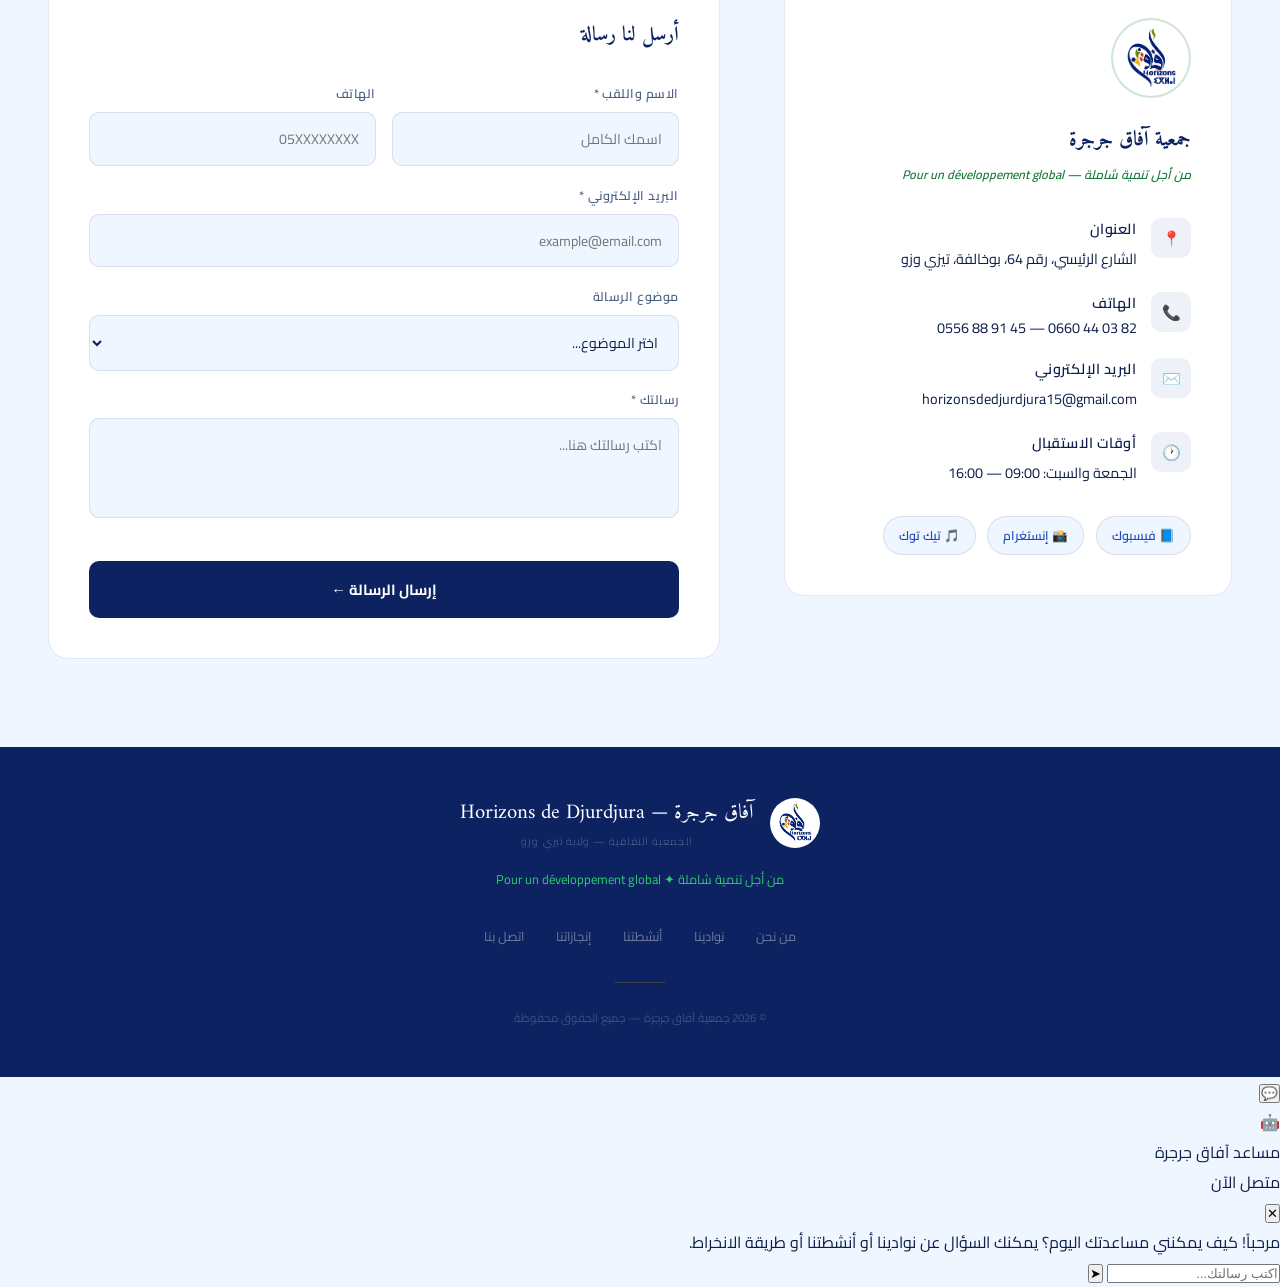
==== commit 98a2ffd8: "Add chatbot feature to index.html" ====
--- a/index.html
+++ b/index.html
@@ -622,7 +622,33 @@
   <div class="footer-div"></div>
   <p class="footer-copy"><span data-lang="ar">© 2026 جمعية آفاق جرجرة — جميع الحقوق محفوظة</span><span data-lang="fr">© 2026 Association Horizons de Djurdjura — Tous droits réservés</span></p>
 </footer>
-
+  
+<!-- CHATBOT -->
+<button class="chat-fab" id="chat-fab" onclick="toggleChat()" aria-label="المساعد الذكي">💬</button>
+
+<div class="chat-window" id="chat-window">
+  <div class="chat-header">
+    <div class="chat-header-info">
+      <div class="chat-avatar">🤖</div>
+      <div>
+        <div class="chat-name"><span data-lang="ar">مساعد آفاق جرجرة</span><span data-lang="fr">Assistant Horizons</span></div>
+        <div class="chat-status"><span data-lang="ar">متصل الآن</span><span data-lang="fr">En ligne</span></div>
+      </div>
+    </div>
+    <button class="chat-close" onclick="toggleChat()">✕</button>
+  </div>
+  <div class="chat-messages" id="chat-messages">
+    <div class="chat-msg bot">
+      <span data-lang="ar">مرحباً! كيف يمكنني مساعدتك اليوم؟ يمكنك السؤال عن نوادينا أو أنشطتنا أو طريقة الانخراط.</span>
+      <span data-lang="fr">Bonjour! Comment puis-je vous aider aujourd'hui? Vous pouvez poser des questions sur nos clubs, activités ou l'adhésion.</span>
+    </div>
+  </div>
+  <div class="chat-input-area">
+    <input type="text" class="chat-input" id="chat-input" placeholder="اكتب رسالتك..." onkeypress="handleChatKey(event)">
+    <button class="chat-send" onclick="sendChatMessage()">➤</button>
+  </div>
+</div>
+  
 <script src="script.js"></script>
 </body>
 </html>
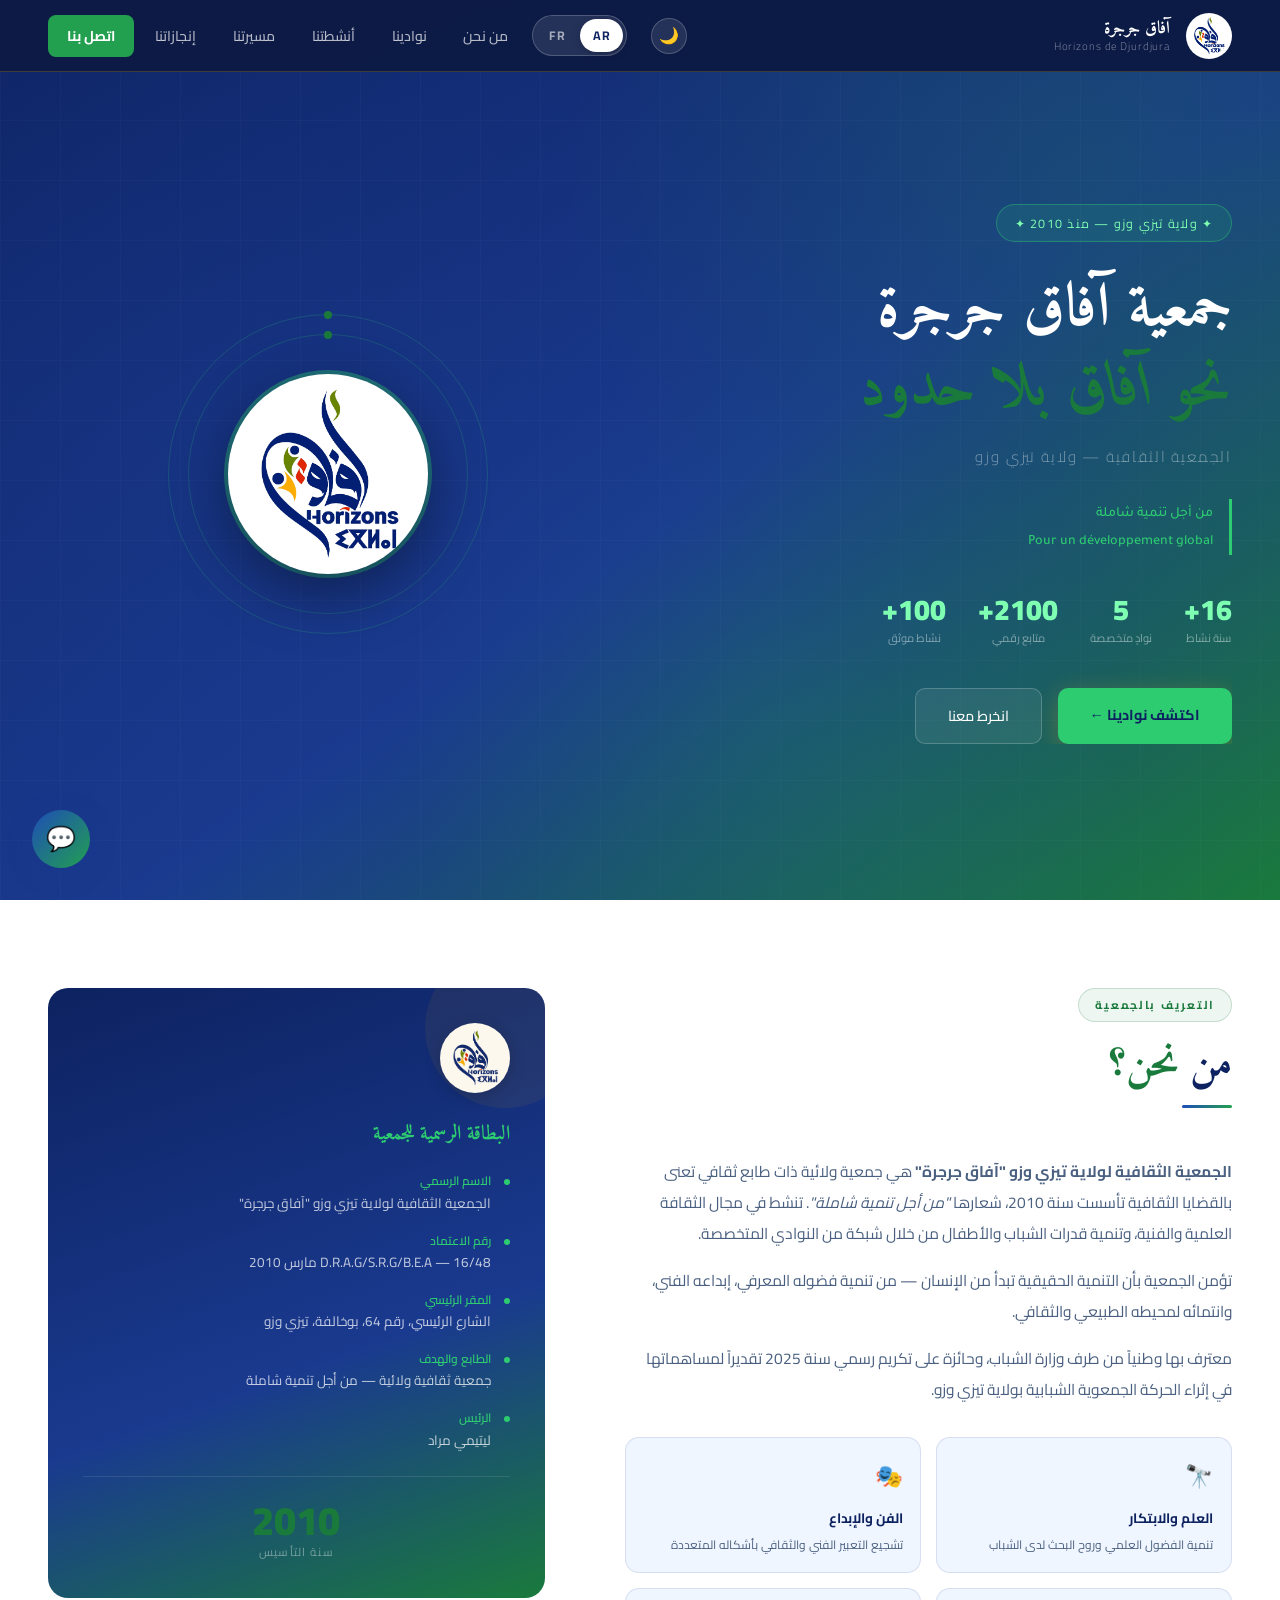
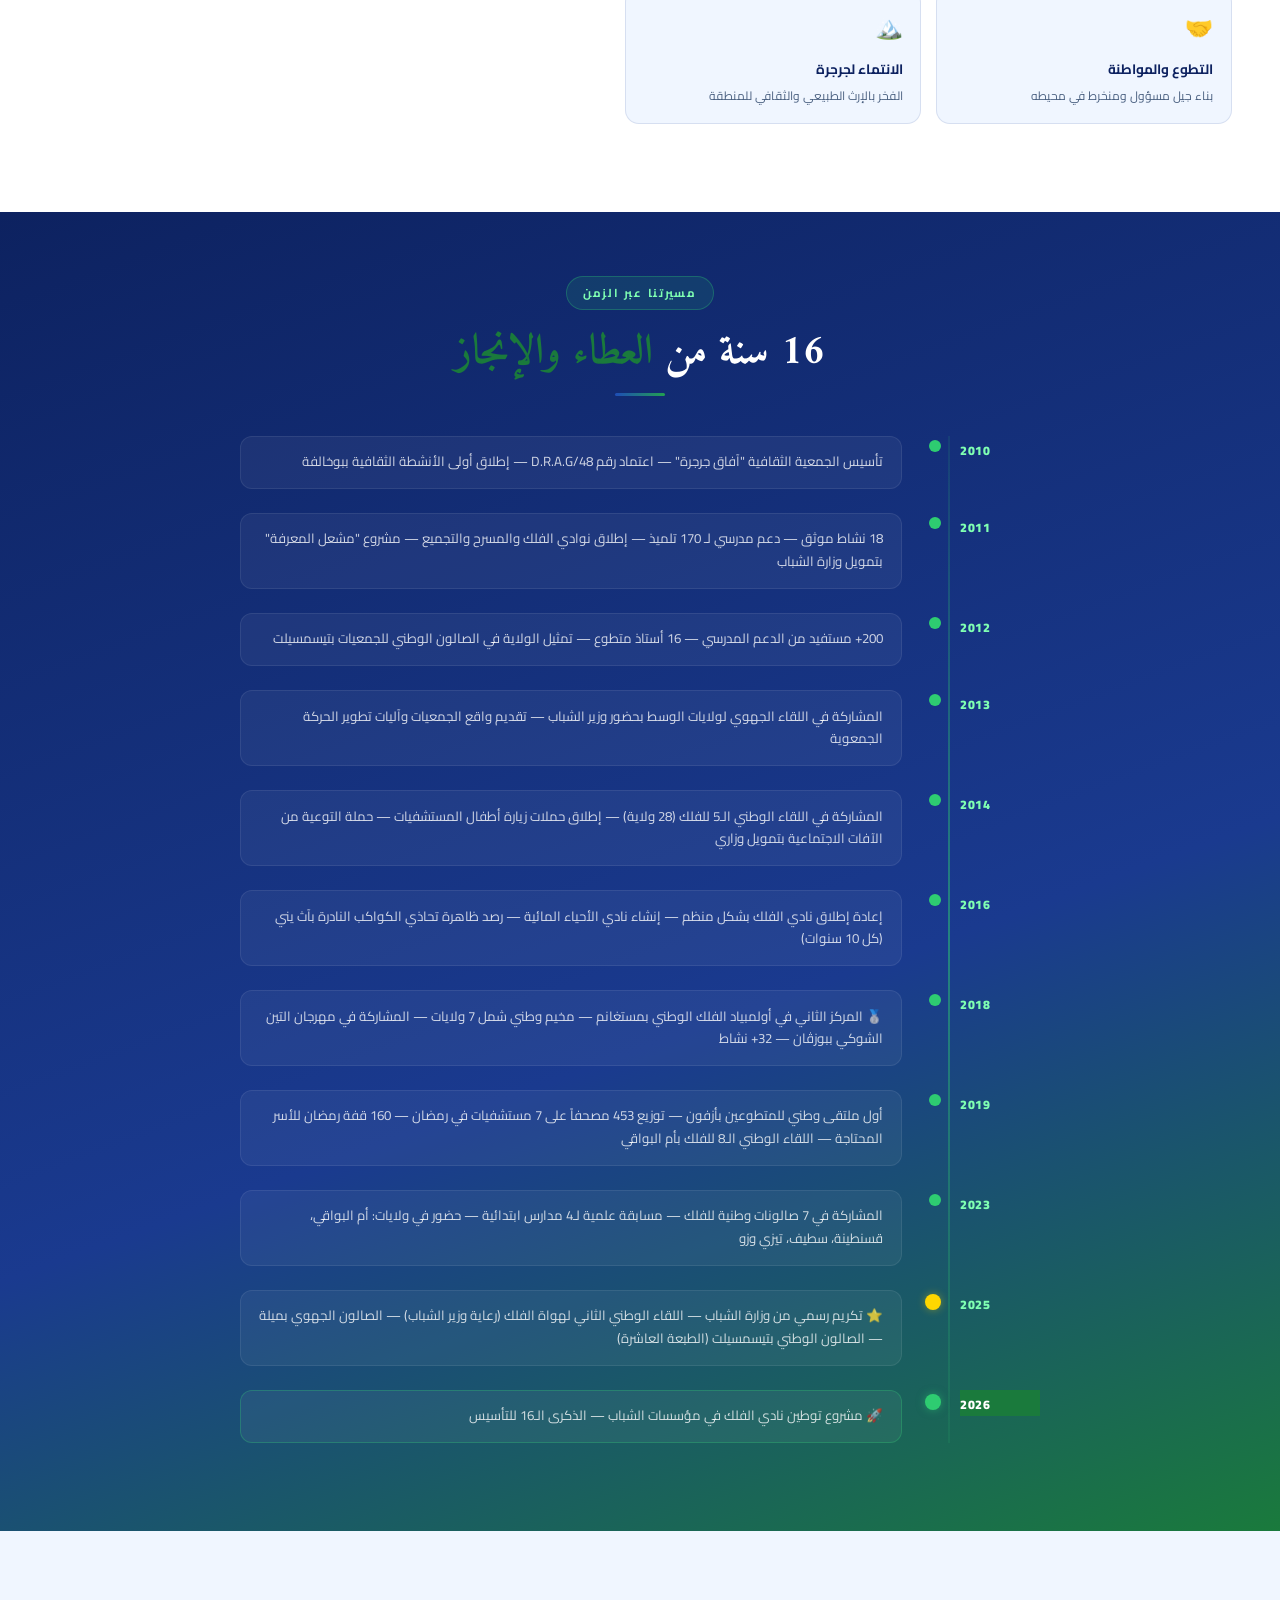
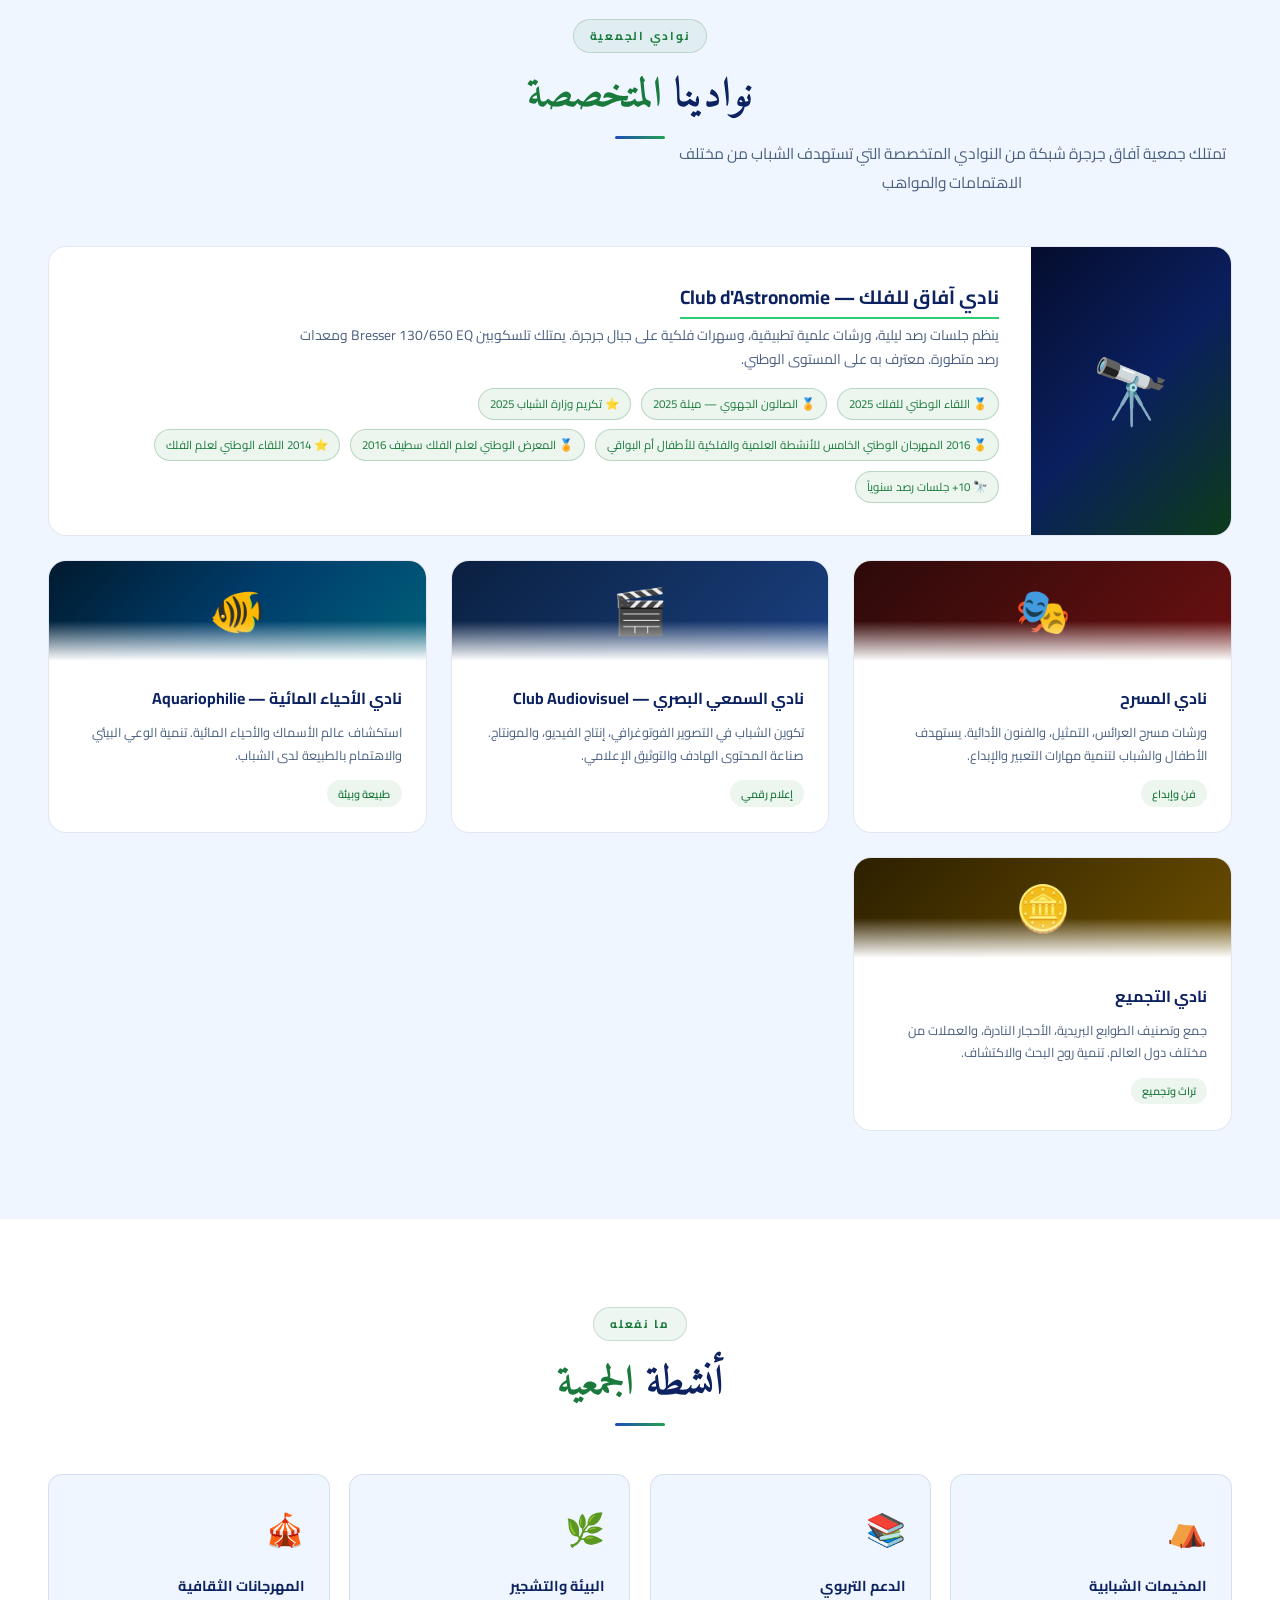
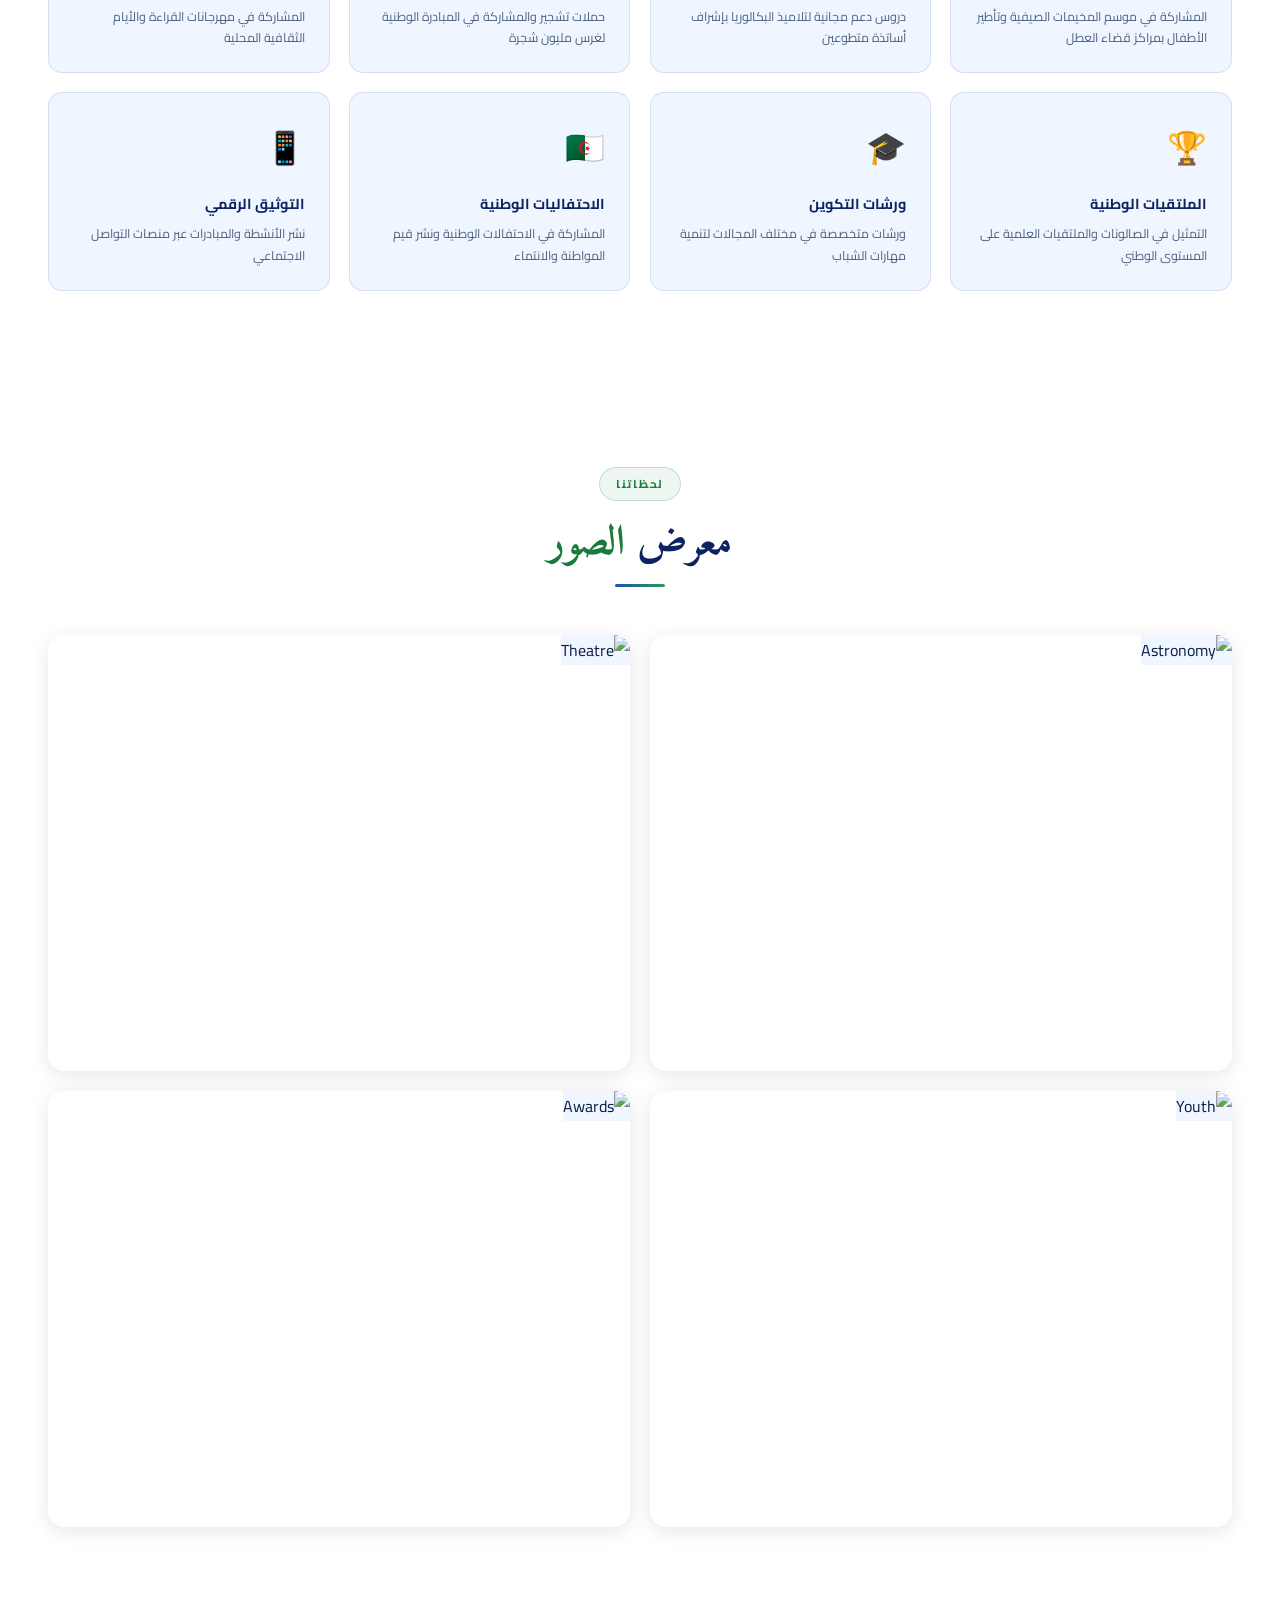
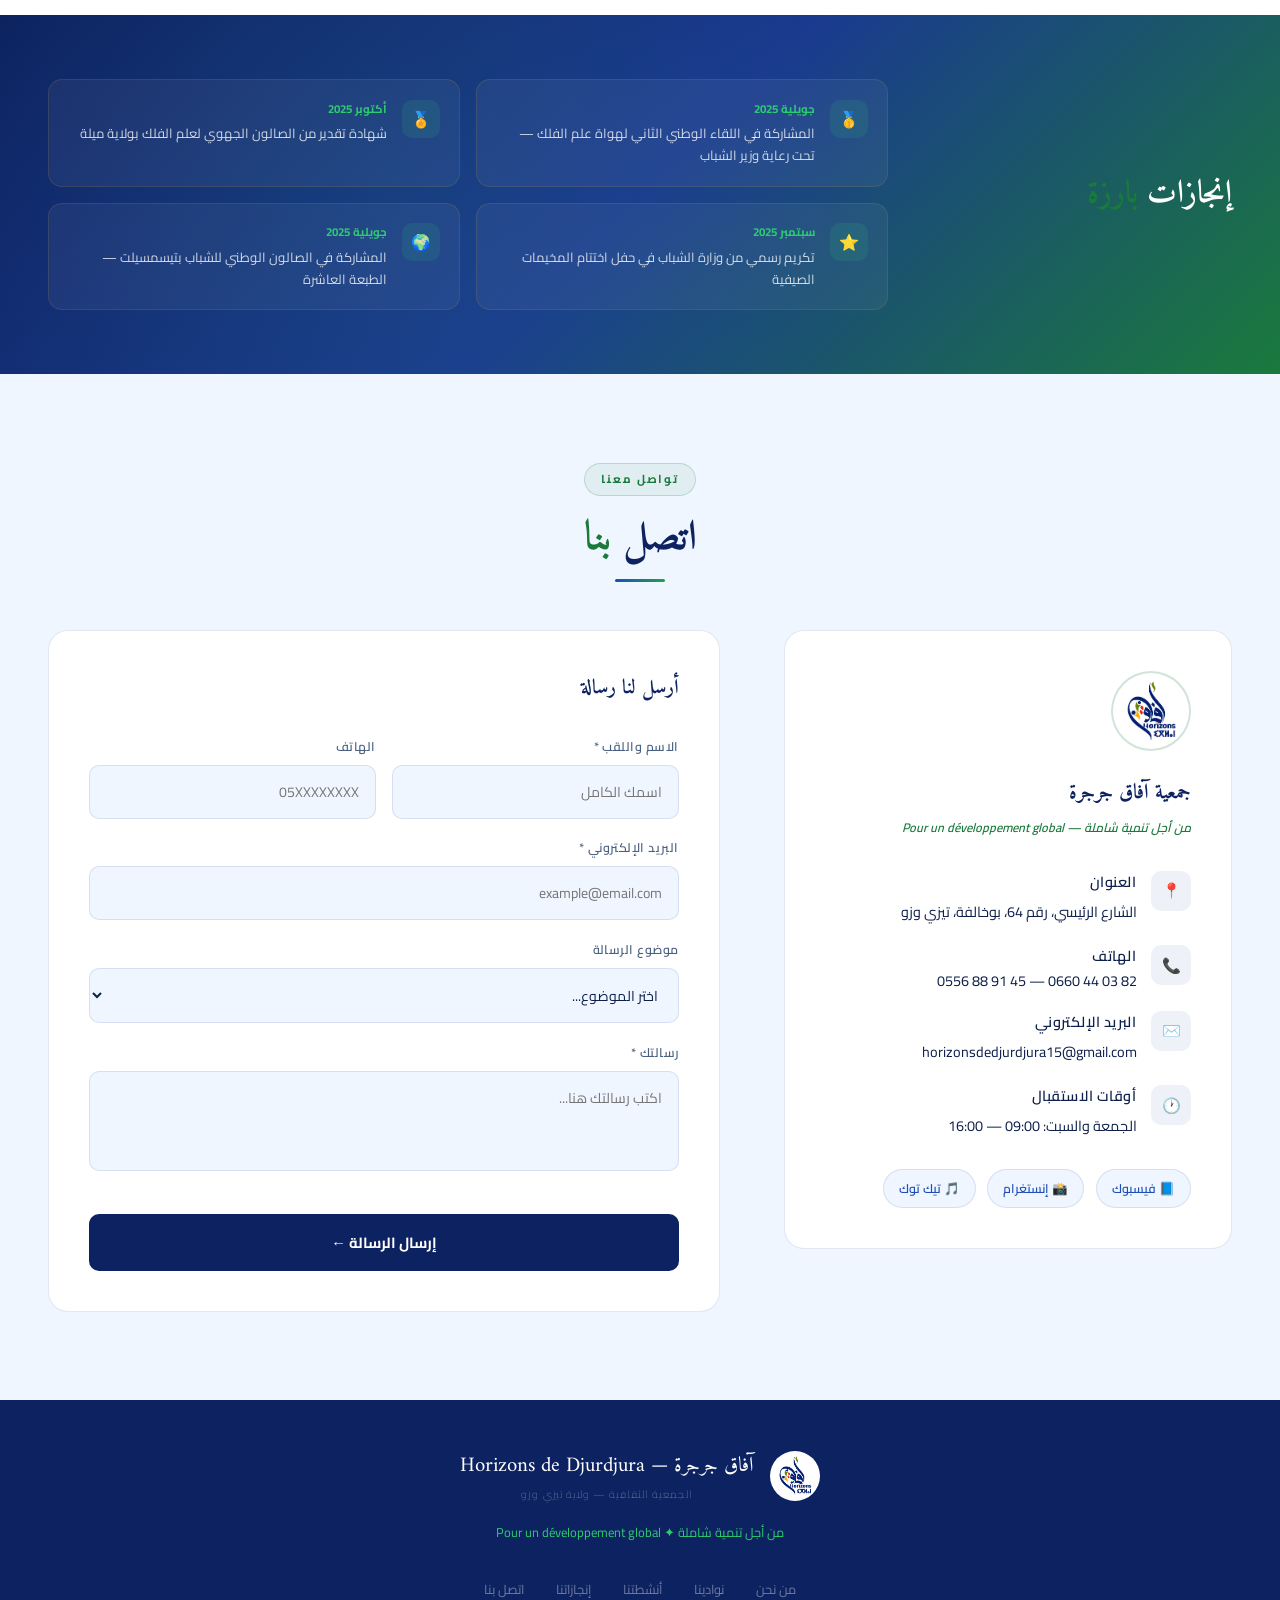
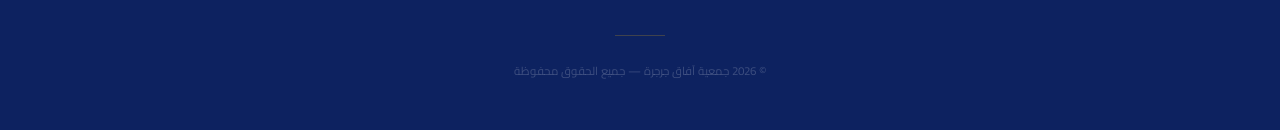
==== commit f43cf44e: "Replace local images with Unsplash links in gallery" ====
--- a/index.html
+++ b/index.html
@@ -410,6 +410,7 @@
     </div>
   </div>
 </section>
+  
 <!-- GALLERY -->
 <section class="section" id="gallery">
   <div class="section-inner">
@@ -418,22 +419,47 @@
       <h2 class="s-title"><span data-lang="ar">معرض <em>الصور</em></span><span data-lang="fr">Galerie <em>Photos</em></span></h2>
       <div class="s-line"></div>
     </div>
+    
     <div class="gallery-grid reveal">
+      <!-- Image 1 -->
       <div class="gallery-item">
-        <img src="assets/images/gallery-1.jpg" alt="نشاط 1" loading="lazy">
-        <div class="gallery-overlay"><span data-lang="ar">نشاط فلكي</span><span data-lang="fr">Activité astronomique</span></div>
-      </div>
+        <img src="https://images.unsplash.com/photo-1516339901601-2e1b62dc0c45?q=80&w=800" alt="Astronomy" loading="lazy">
+        <div class="gallery-overlay">
+          <div class="gallery-info">
+            <span data-lang="ar">رصد النجوم - جرجرة</span>
+            <span data-lang="fr">Observation - Djurdjura</span>
+          </div>
+        </div>
+      </div>
+      <!-- Image 2 -->
       <div class="gallery-item">
-        <img src="assets/images/gallery-2.jpg" alt="نشاط 2" loading="lazy">
-        <div class="gallery-overlay"><span data-lang="ar">ورشة علمية</span><span data-lang="fr">Atelier scientifique</span></div>
-      </div>
+        <img src="https://images.unsplash.com/photo-1503095396549-807759245b35?q=80&w=800" alt="Theatre" loading="lazy">
+        <div class="gallery-overlay">
+          <div class="gallery-info">
+            <span data-lang="ar">ورشة المسرح</span>
+            <span data-lang="fr">Atelier Théâtre</span>
+          </div>
+        </div>
+      </div>
+      <!-- Image 3 -->
       <div class="gallery-item">
-        <img src="assets/images/gallery-3.jpg" alt="نشاط 3" loading="lazy">
-        <div class="gallery-overlay"><span data-lang="ar">مخيم شبابي</span><span data-lang="fr">Camp de jeunesse</span></div>
-      </div>
+        <img src="https://images.unsplash.com/photo-1523240795612-9a054b0db644?q=80&w=800" alt="Youth" loading="lazy">
+        <div class="gallery-overlay">
+          <div class="gallery-info">
+            <span data-lang="ar">المخيم الصيفي</span>
+            <span data-lang="fr">Camp d'été</span>
+          </div>
+        </div>
+      </div>
+      <!-- Image 4 -->
       <div class="gallery-item">
-        <img src="assets/images/gallery-4.jpg" alt="نشاط 4" loading="lazy">
-        <div class="gallery-overlay"><span data-lang="ar">تكريم رسمي</span><span data-lang="fr">Distinction officielle</span></div>
+        <img src="https://images.unsplash.com/photo-1459257831348-f0cdd359235f?q=80&w=800" alt="Awards" loading="lazy">
+        <div class="gallery-overlay">
+          <div class="gallery-info">
+            <span data-lang="ar">حفل التكريم</span>
+            <span data-lang="fr">Cérémonie de remise</span>
+          </div>
+        </div>
       </div>
     </div>
   </div>
--- a/style.css
+++ b/style.css
@@ -1150,3 +1150,203 @@
     margin-right: 0.3rem;
   }
 }
+/* ─── GALLERY ─── */
+#gallery { background: white; }
+body.dark-theme #gallery { background: #111d2b; }
+
+.gallery-grid {
+  display: grid;
+  grid-template-columns: repeat(2, 1fr);
+  gap: 1.2rem;
+}
+
+.gallery-item {
+  position: relative;
+  border-radius: 16px;
+  overflow: hidden;
+  aspect-ratio: 4/3;
+  cursor: pointer;
+  box-shadow: 0 4px 20px rgba(0,0,0,0.1);
+}
+
+.gallery-item img {
+  width: 100%; height: 100%;
+  object-fit: cover;
+  transition: transform 0.4s ease;
+  background: var(--cream);
+}
+
+/* Placeholder للصور غير الموجودة */
+.gallery-item img[src*="gallery"] {
+  background: linear-gradient(135deg, var(--navy-deep), var(--green));
+  min-height: 200px;
+}
+
+.gallery-item:hover img { transform: scale(1.08); }
+
+.gallery-overlay {
+  position: absolute; inset: 0;
+  background: linear-gradient(to top, rgba(13,34,96,0.85) 0%, transparent 60%);
+  display: flex; align-items: flex-end;
+  padding: 1.2rem;
+  color: white;
+  font-size: 0.9rem; font-weight: 600;
+  opacity: 0;
+  transition: opacity 0.3s ease;
+}
+.gallery-item:hover .gallery-overlay { opacity: 1; }
+
+@media (max-width: 768px) {
+  .gallery-grid { grid-template-columns: 1fr; gap: 0.8rem; }
+}
+
+/* ─── CHATBOT ─── */
+.chat-fab {
+  position: fixed;
+  bottom: 2rem; left: 2rem;
+  width: 58px; height: 58px;
+  border-radius: 50%;
+  background: linear-gradient(135deg, var(--navy-mid), var(--green-mid));
+  color: white; font-size: 1.5rem;
+  border: none; cursor: pointer;
+  box-shadow: 0 6px 24px rgba(26,58,143,0.4);
+  z-index: 999;
+  transition: all 0.3s;
+  display: flex; align-items: center; justify-content: center;
+}
+.chat-fab:hover { transform: scale(1.1); box-shadow: 0 8px 30px rgba(26,58,143,0.5); }
+.chat-fab.active { background: linear-gradient(135deg, #c0392b, #e74c3c); }
+
+.chat-window {
+  position: fixed;
+  bottom: 6rem; left: 2rem;
+  width: 340px;
+  max-height: 480px;
+  border-radius: 20px;
+  overflow: hidden;
+  display: flex; flex-direction: column;
+  z-index: 998;
+  opacity: 0;
+  transform: translateY(20px) scale(0.95);
+  pointer-events: none;
+  transition: all 0.3s cubic-bezier(0.16,1,0.3,1);
+  /* Glassmorphism */
+  background: rgba(255,255,255,0.85);
+  backdrop-filter: blur(20px);
+  -webkit-backdrop-filter: blur(20px);
+  border: 1px solid rgba(255,255,255,0.4);
+  box-shadow: 0 20px 60px rgba(0,0,0,0.2);
+}
+
+body.dark-theme .chat-window {
+  background: rgba(15,25,35,0.88);
+  border-color: rgba(100,150,200,0.2);
+}
+
+.chat-window.open {
+  opacity: 1;
+  transform: translateY(0) scale(1);
+  pointer-events: all;
+}
+
+.chat-header {
+  display: flex; align-items: center; justify-content: space-between;
+  padding: 1rem 1.2rem;
+  background: linear-gradient(135deg, var(--navy-deep), var(--navy-mid));
+  color: white;
+}
+.chat-header-info { display: flex; align-items: center; gap: 0.8rem; }
+.chat-avatar {
+  width: 38px; height: 38px;
+  background: rgba(255,255,255,0.15);
+  border-radius: 50%;
+  display: flex; align-items: center; justify-content: center;
+  font-size: 1.2rem;
+}
+.chat-name { font-size: 0.88rem; font-weight: 700; }
+.chat-status { font-size: 0.7rem; color: #7fffb2; }
+.chat-close {
+  background: rgba(255,255,255,0.1); border: none;
+  color: white; width: 28px; height: 28px;
+  border-radius: 50%; cursor: pointer; font-size: 0.8rem;
+  display: flex; align-items: center; justify-content: center;
+  transition: background 0.2s;
+}
+.chat-close:hover { background: rgba(255,255,255,0.25); }
+
+.chat-messages {
+  flex: 1; overflow-y: auto;
+  padding: 1rem;
+  display: flex; flex-direction: column; gap: 0.7rem;
+}
+
+.chat-msg {
+  max-width: 82%;
+  padding: 0.65rem 0.9rem;
+  border-radius: 14px;
+  font-size: 0.83rem;
+  line-height: 1.6;
+}
+.chat-msg.bot {
+  background: var(--cream);
+  color: var(--text);
+  border-radius: 14px 14px 14px 4px;
+  align-self: flex-start;
+}
+.chat-msg.user {
+  background: linear-gradient(135deg, var(--navy-mid), var(--green-mid));
+  color: white;
+  border-radius: 14px 14px 4px 14px;
+  align-self: flex-end;
+}
+body.dark-theme .chat-msg.bot {
+  background: #1a2535;
+  color: #e8edf5;
+}
+
+.chat-input-area {
+  display: flex; gap: 0.5rem;
+  padding: 0.8rem 1rem;
+  border-top: 1px solid var(--border);
+  background: rgba(255,255,255,0.5);
+}
+body.dark-theme .chat-input-area {
+  background: rgba(15,25,35,0.5);
+  border-color: rgba(100,150,200,0.15);
+}
+
+.chat-input {
+  flex: 1;
+  padding: 0.6rem 0.9rem;
+  border: 1.5px solid var(--border);
+  border-radius: 100px;
+  font-family: 'Cairo', sans-serif;
+  font-size: 0.82rem;
+  background: var(--cream);
+  color: var(--text);
+  outline: none;
+  transition: border-color 0.2s;
+}
+.chat-input:focus { border-color: var(--green-mid); }
+body.dark-theme .chat-input {
+  background: #111d2b;
+  color: #e8edf5;
+  border-color: rgba(100,150,200,0.2);
+}
+
+.chat-send {
+  width: 36px; height: 36px;
+  background: var(--green-mid);
+  color: white; border: none;
+  border-radius: 50%; cursor: pointer;
+  font-size: 0.9rem;
+  display: flex; align-items: center; justify-content: center;
+  transition: all 0.2s;
+  flex-shrink: 0;
+}
+.chat-send:hover { background: var(--green-light); transform: scale(1.1); }
+
+@media (max-width: 768px) {
+  .chat-fab { bottom: 1.2rem; left: 1.2rem; width: 50px; height: 50px; font-size: 1.3rem; }
+  .chat-window { left: 1rem; right: 1rem; width: auto; bottom: 5rem; }
+}
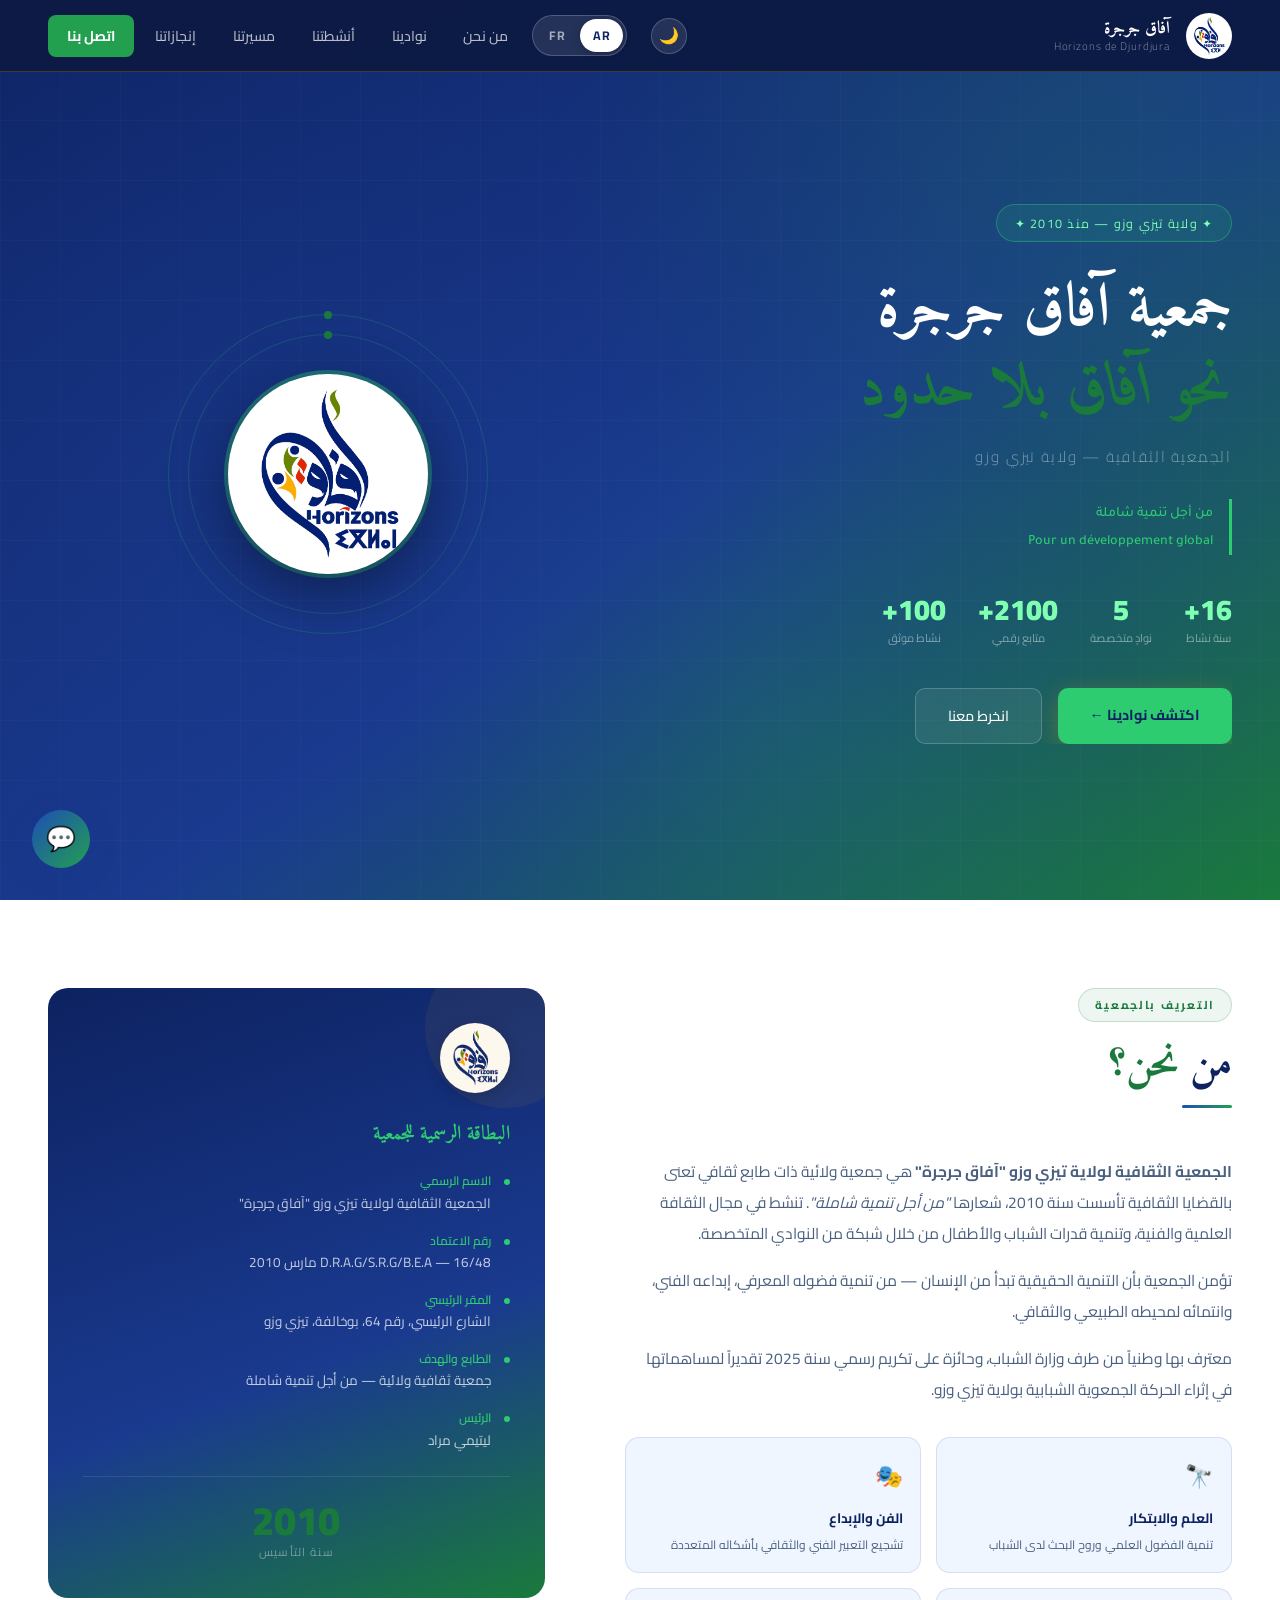
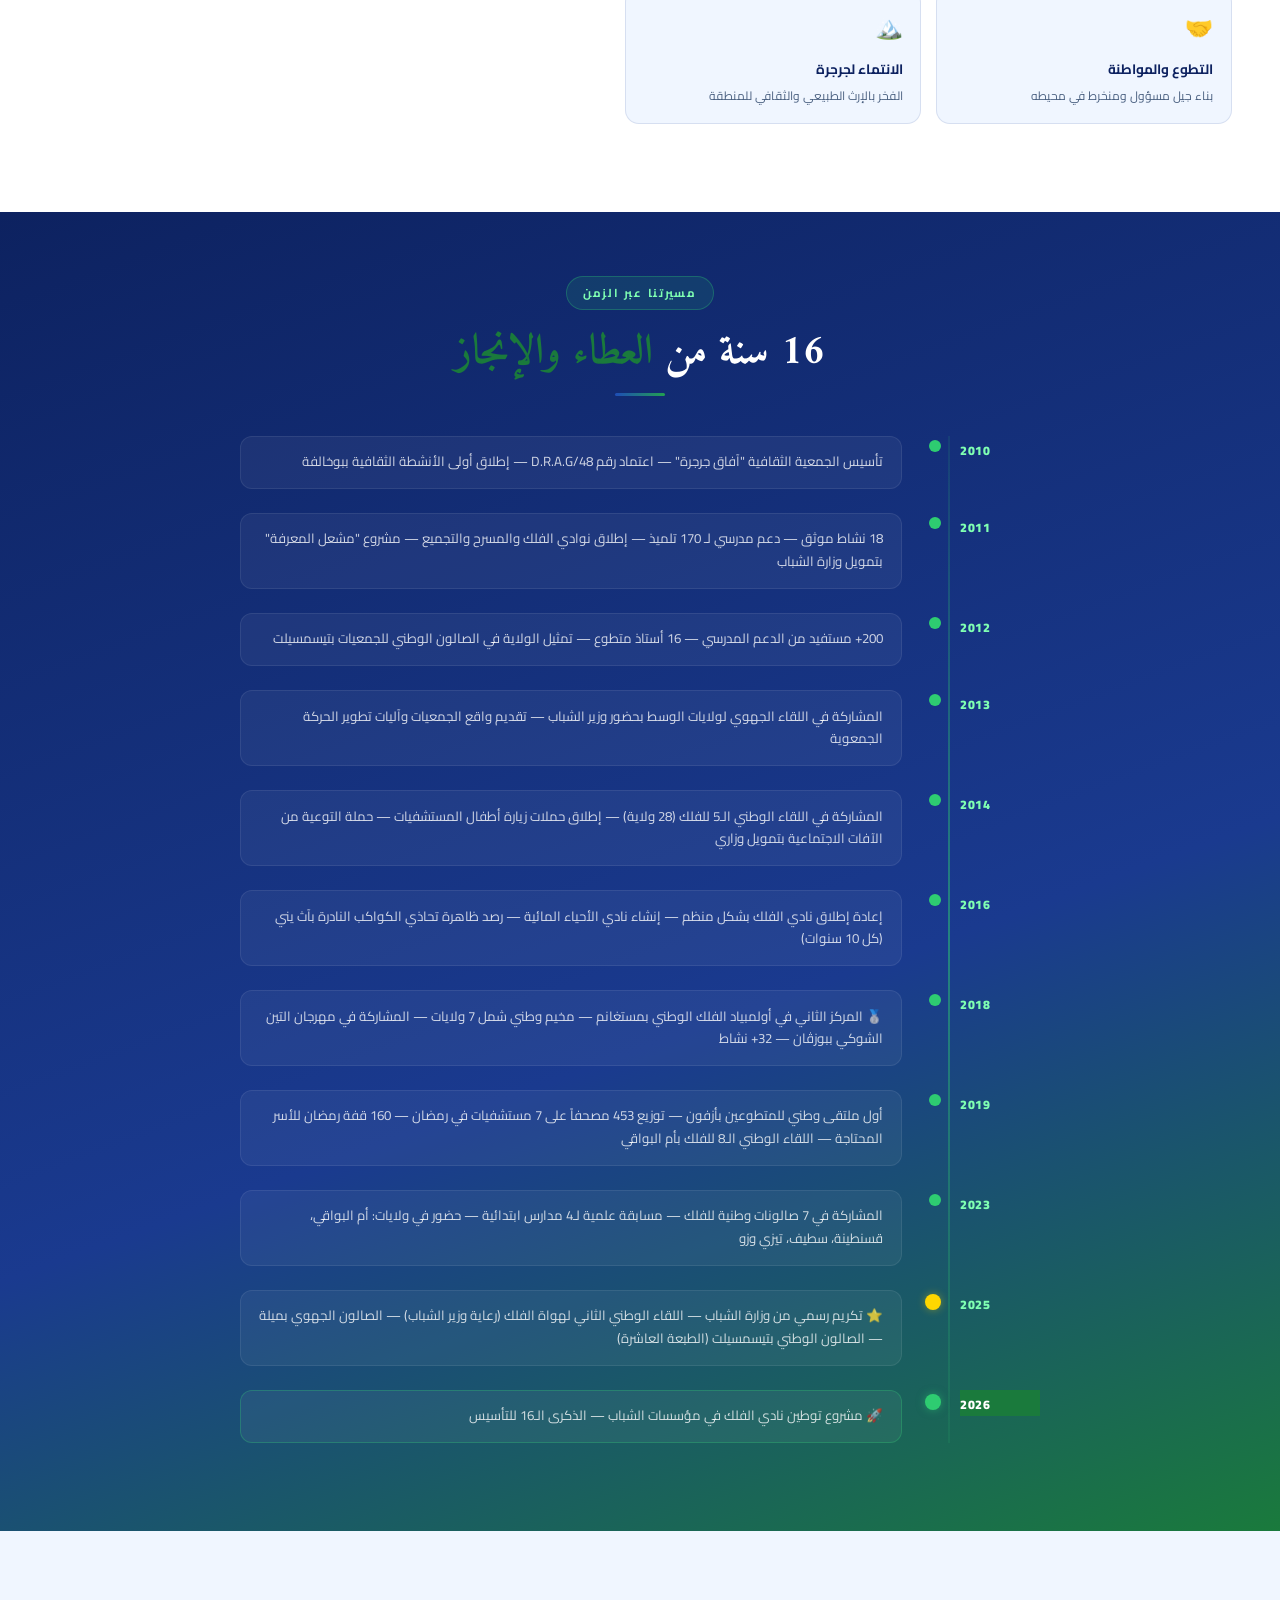
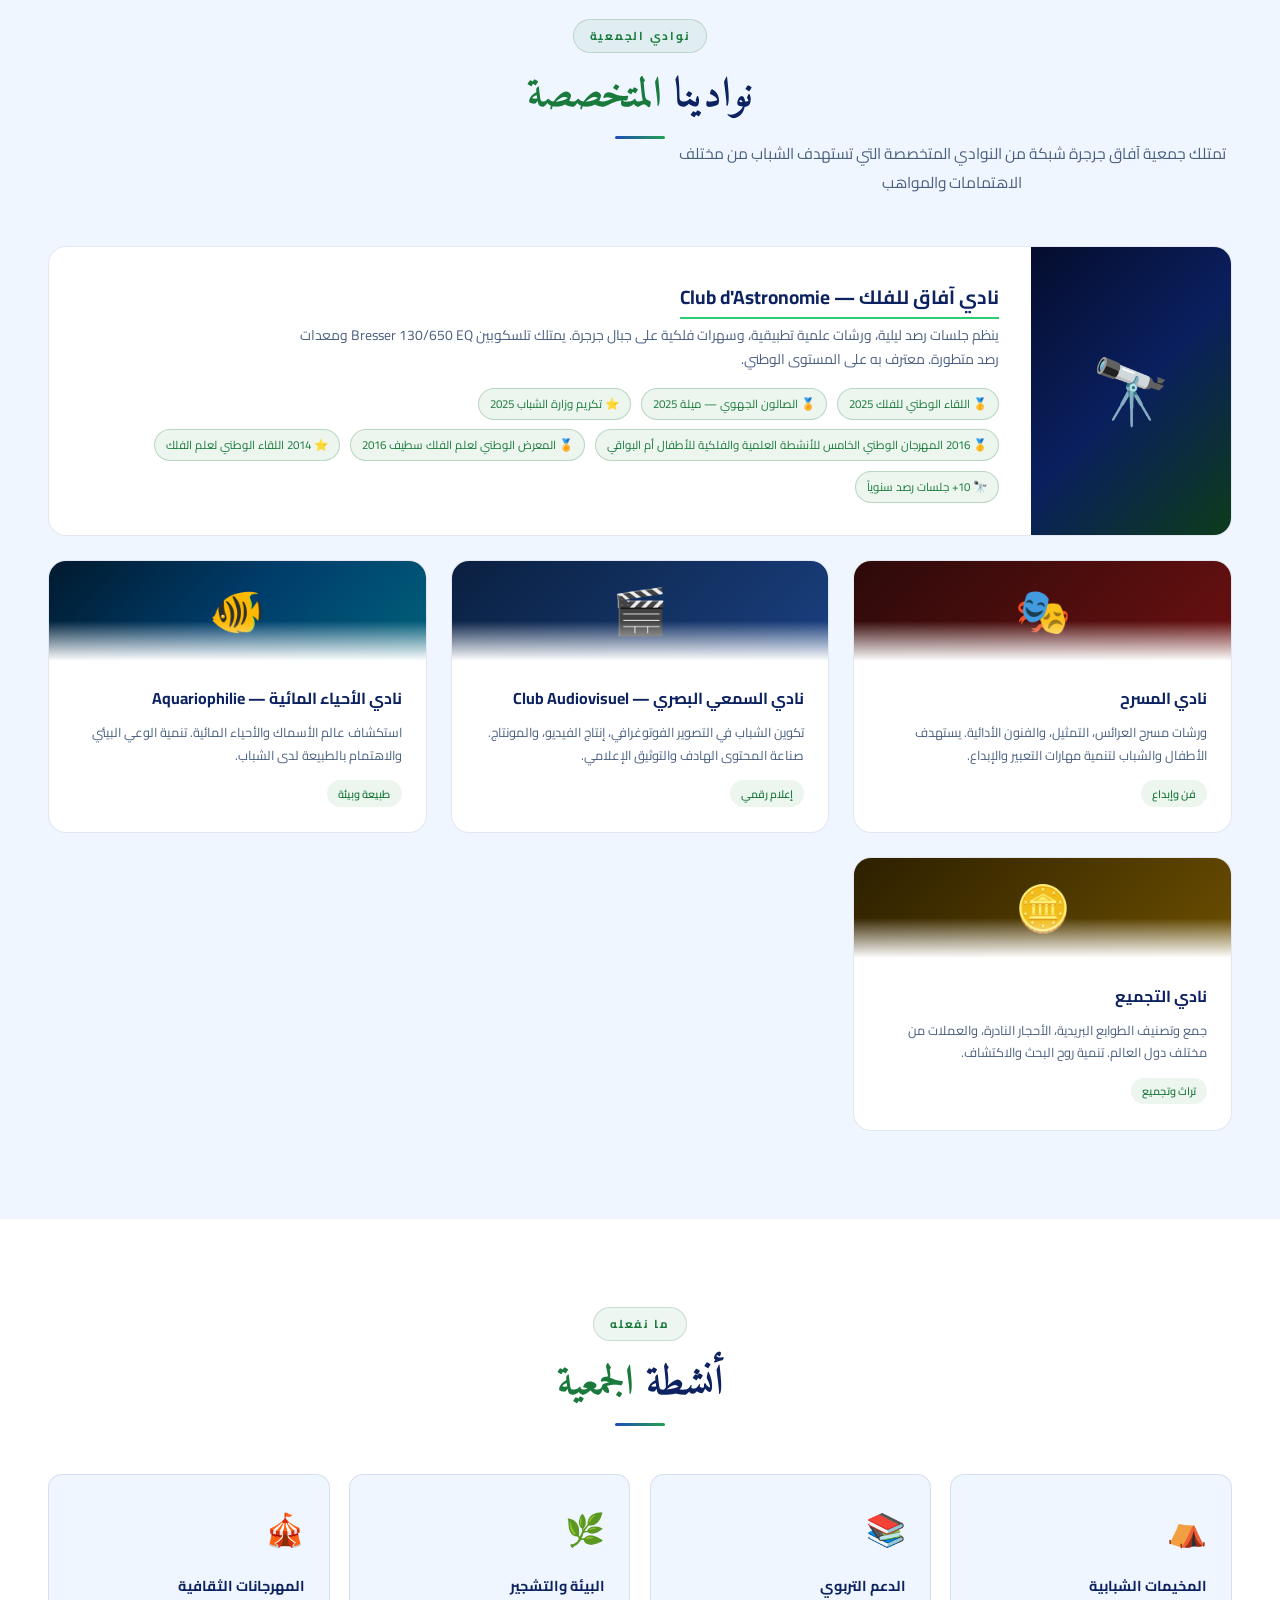
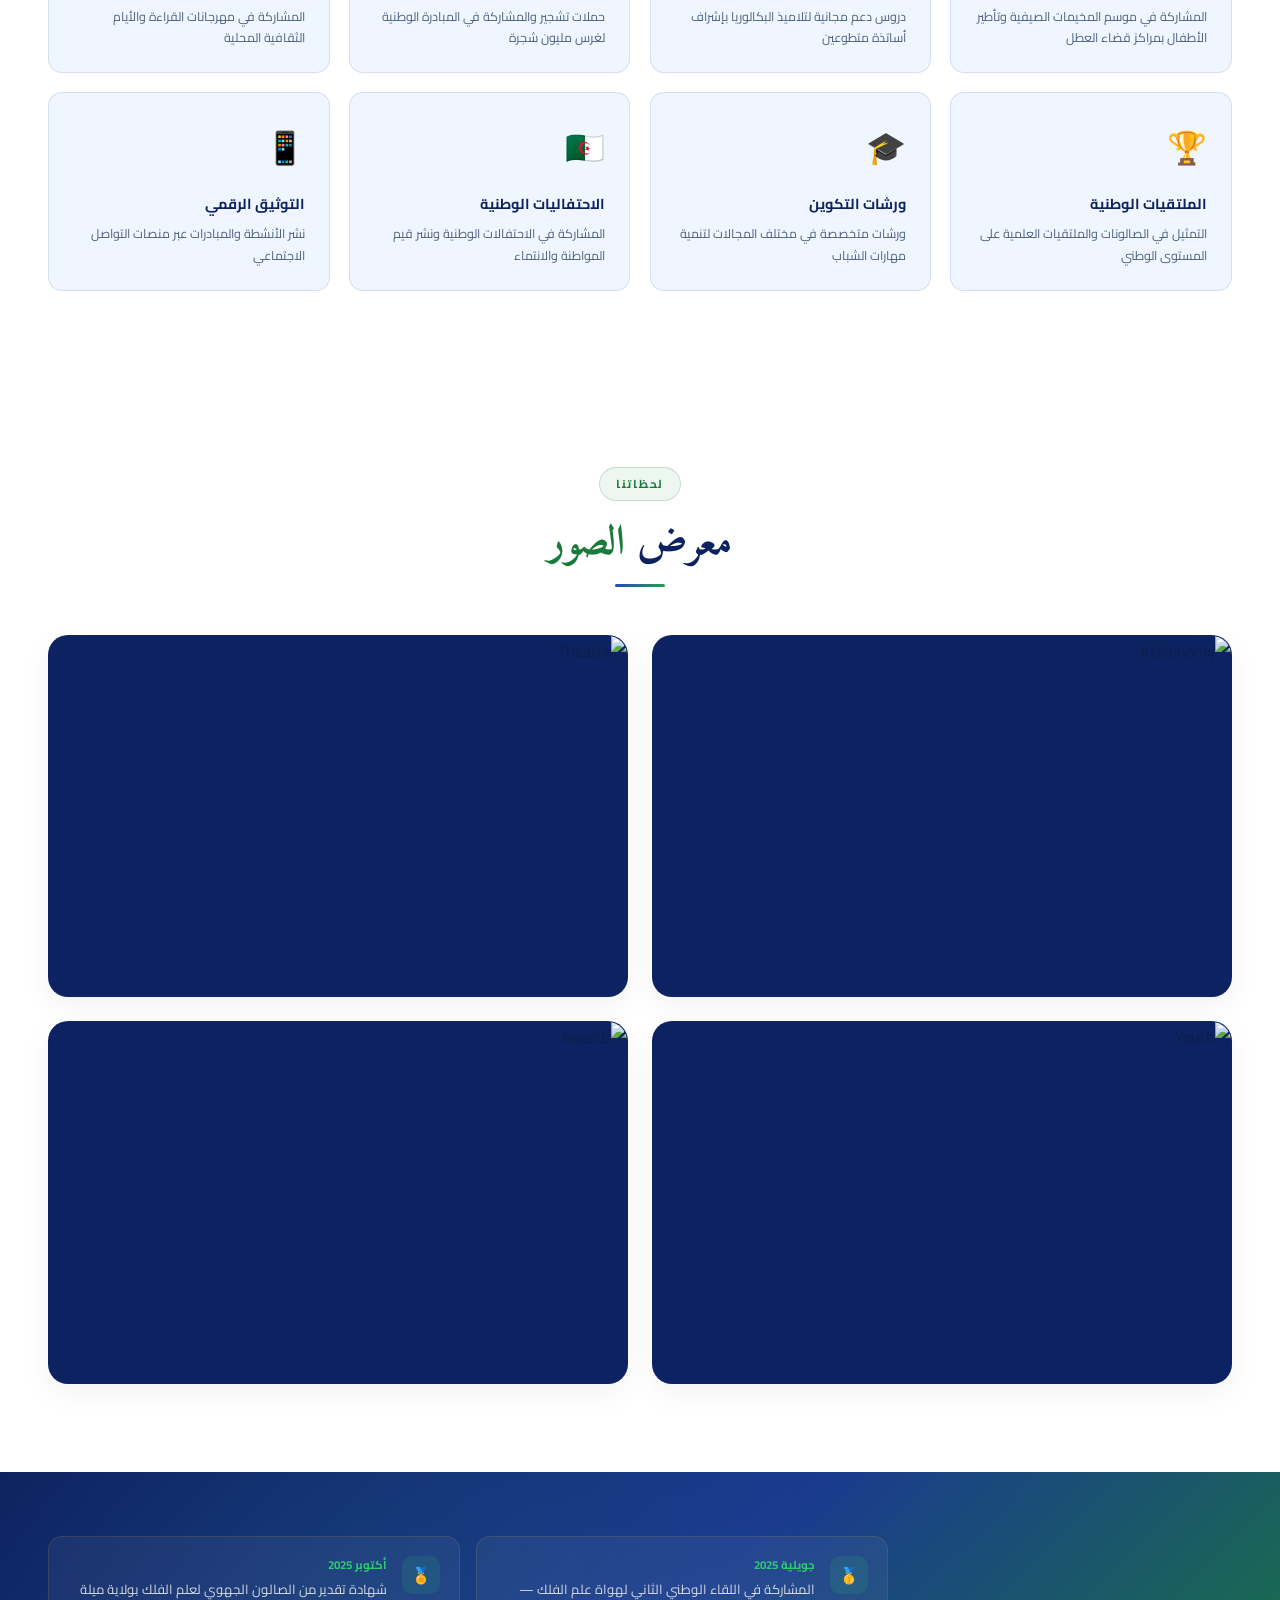
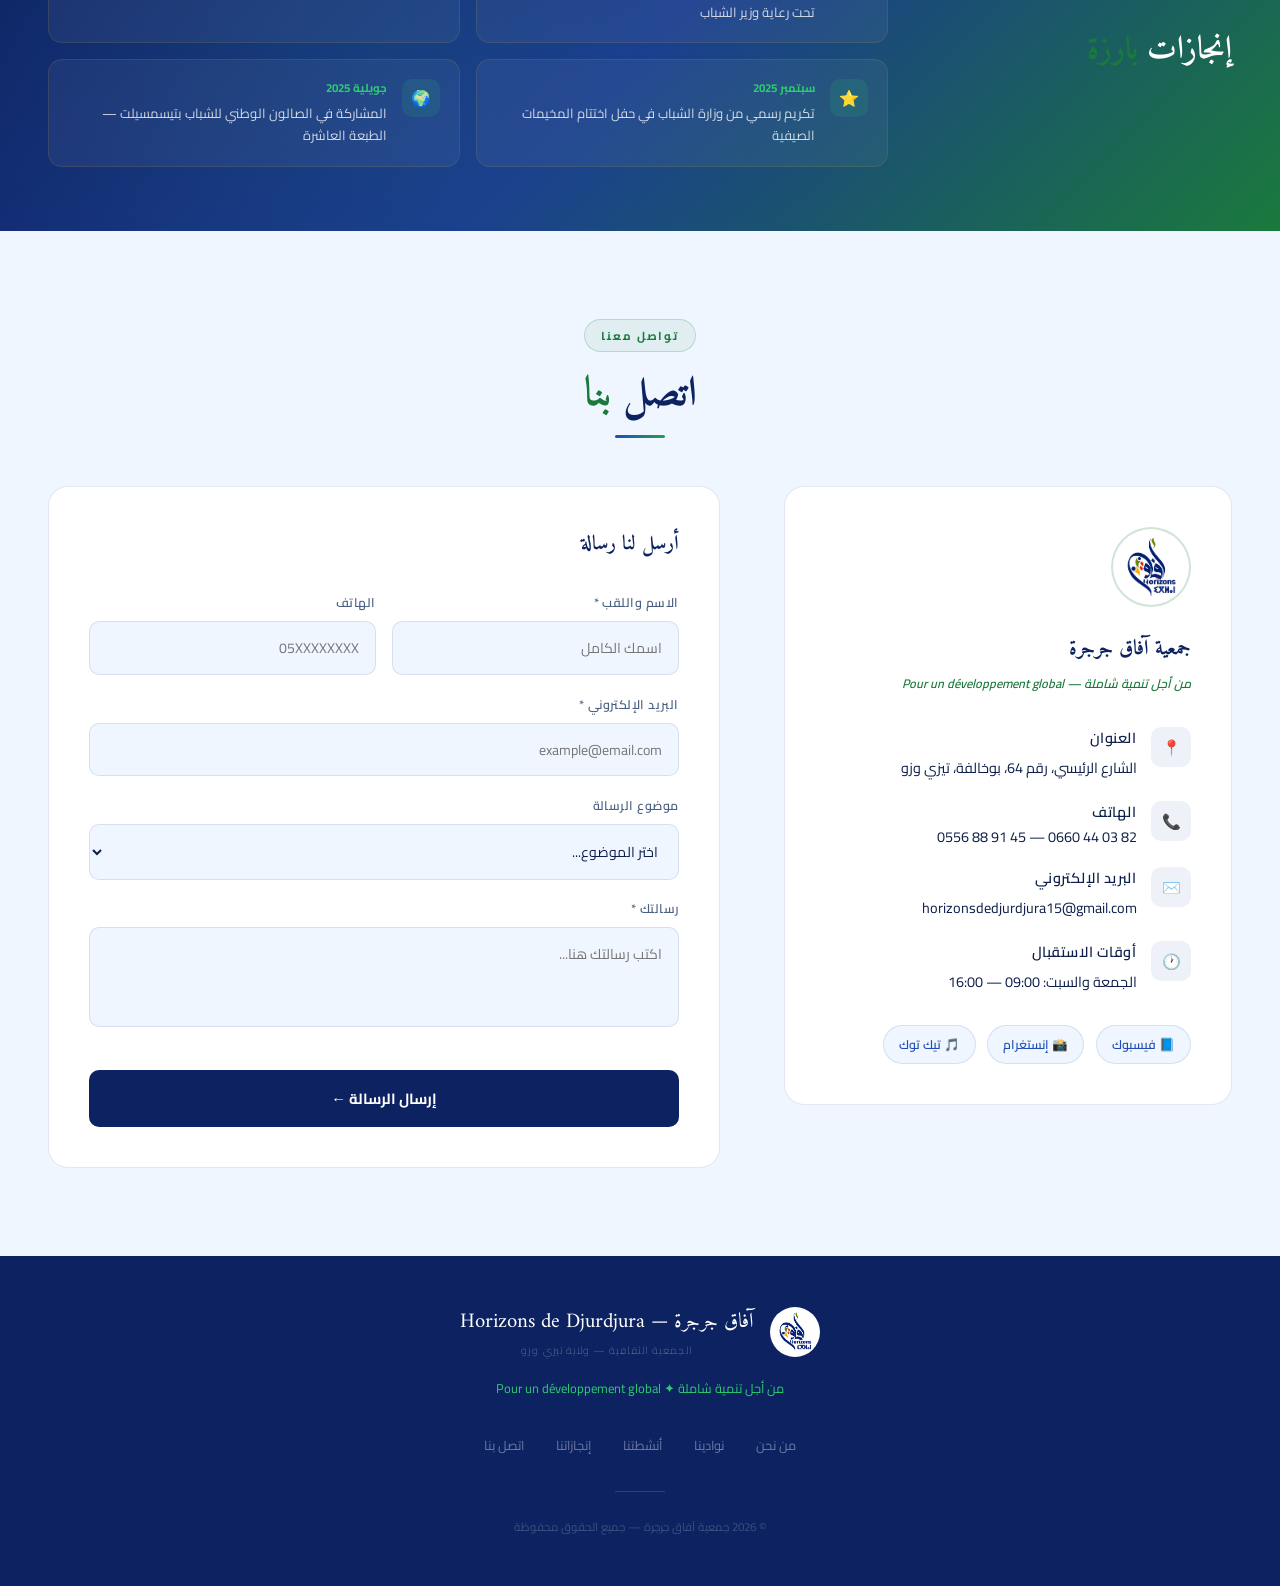
==== commit 238ad23b: "Refactor chatbot UI and initial messages Updated chatbot UI elements and messages for improved clari" ====
--- a/index.html
+++ b/index.html
@@ -649,28 +649,38 @@
   <p class="footer-copy"><span data-lang="ar">© 2026 جمعية آفاق جرجرة — جميع الحقوق محفوظة</span><span data-lang="fr">© 2026 Association Horizons de Djurdjura — Tous droits réservés</span></p>
 </footer>
   
-<!-- CHATBOT -->
-<button class="chat-fab" id="chat-fab" onclick="toggleChat()" aria-label="المساعد الذكي">💬</button>
+<!-- CHATBOT UI -->
+<button class="chat-fab" id="chat-fab" onclick="toggleChat()" aria-label="المساعد الذكي">
+  <span id="chat-icon">💬</span>
+</button>
 
 <div class="chat-window" id="chat-window">
   <div class="chat-header">
     <div class="chat-header-info">
       <div class="chat-avatar">🤖</div>
       <div>
-        <div class="chat-name"><span data-lang="ar">مساعد آفاق جرجرة</span><span data-lang="fr">Assistant Horizons</span></div>
-        <div class="chat-status"><span data-lang="ar">متصل الآن</span><span data-lang="fr">En ligne</span></div>
+        <div class="chat-name">
+          <span data-lang="ar">مساعد آفاق جرجرة</span>
+          <span data-lang="fr">Assistant Horizons</span>
+        </div>
+        <div class="chat-status">
+          <span data-lang="ar">متصل الآن</span>
+          <span data-lang="fr">En ligne</span>
+        </div>
       </div>
     </div>
     <button class="chat-close" onclick="toggleChat()">✕</button>
   </div>
+  
   <div class="chat-messages" id="chat-messages">
     <div class="chat-msg bot">
-      <span data-lang="ar">مرحباً! كيف يمكنني مساعدتك اليوم؟ يمكنك السؤال عن نوادينا أو أنشطتنا أو طريقة الانخراط.</span>
-      <span data-lang="fr">Bonjour! Comment puis-je vous aider aujourd'hui? Vous pouvez poser des questions sur nos clubs, activités ou l'adhésion.</span>
-    </div>
-  </div>
+      <span data-lang="ar">مرحباً! كيف يمكنني مساعدتك اليوم؟</span>
+      <span data-lang="fr">Bonjour! Comment puis-je vous aider?</span>
+    </div>
+  </div>
+
   <div class="chat-input-area">
-    <input type="text" class="chat-input" id="chat-input" placeholder="اكتب رسالتك..." onkeypress="handleChatKey(event)">
+    <input type="text" class="chat-input" id="chat-input" placeholder="..." onkeypress="handleChatKey(event)">
     <button class="chat-send" onclick="sendChatMessage()">➤</button>
   </div>
 </div>
--- a/style.css
+++ b/style.css
@@ -1150,56 +1150,81 @@
     margin-right: 0.3rem;
   }
 }
-/* ─── GALLERY ─── */
-#gallery { background: white; }
+/* ─── GALLERY MASHUP ─── */
+#gallery { background: white; transition: background 0.3s; }
 body.dark-theme #gallery { background: #111d2b; }
 
 .gallery-grid {
   display: grid;
   grid-template-columns: repeat(2, 1fr);
-  gap: 1.2rem;
+  gap: 1.5rem;
 }
 
 .gallery-item {
   position: relative;
-  border-radius: 16px;
+  border-radius: 20px;
   overflow: hidden;
-  aspect-ratio: 4/3;
+  aspect-ratio: 16 / 10;
   cursor: pointer;
-  box-shadow: 0 4px 20px rgba(0,0,0,0.1);
+  background: var(--navy-deep);
+  box-shadow: 0 10px 30px rgba(0,0,0,0.05);
+  border: 1px solid var(--border);
 }
 
 .gallery-item img {
-  width: 100%; height: 100%;
+  width: 100%;
+  height: 100%;
   object-fit: cover;
+  transition: transform 0.6s cubic-bezier(0.165, 0.84, 0.44, 1);
+}
+
+.gallery-overlay {
+  position: absolute;
+  inset: 0;
+  background: linear-gradient(to top, rgba(13, 34, 96, 0.9) 0%, rgba(26, 122, 60, 0.2) 100%);
+  display: flex;
+  align-items: flex-end;
+  padding: 1.5rem;
+  opacity: 0;
+  transition: opacity 0.4s ease;
+}
+
+.gallery-info {
+  transform: translateY(10px);
   transition: transform 0.4s ease;
-  background: var(--cream);
-}
-
-/* Placeholder للصور غير الموجودة */
-.gallery-item img[src*="gallery"] {
-  background: linear-gradient(135deg, var(--navy-deep), var(--green));
-  min-height: 200px;
-}
-
-.gallery-item:hover img { transform: scale(1.08); }
-
-.gallery-overlay {
-  position: absolute; inset: 0;
-  background: linear-gradient(to top, rgba(13,34,96,0.85) 0%, transparent 60%);
-  display: flex; align-items: flex-end;
-  padding: 1.2rem;
+}
+
+.gallery-info span {
   color: white;
-  font-size: 0.9rem; font-weight: 600;
-  opacity: 0;
-  transition: opacity 0.3s ease;
-}
-.gallery-item:hover .gallery-overlay { opacity: 1; }
-
+  font-size: 0.95rem;
+  font-weight: 600;
+  text-shadow: 0 2px 4px rgba(0,0,0,0.3);
+}
+
+/* Hover Effects */
+.gallery-item:hover img {
+  transform: scale(1.12);
+}
+
+.gallery-item:hover .gallery-overlay {
+  opacity: 1;
+}
+
+.gallery-item:hover .gallery-info {
+  transform: translateY(0);
+}
+
+/* Responsive Gallery */
 @media (max-width: 768px) {
-  .gallery-grid { grid-template-columns: 1fr; gap: 0.8rem; }
-}
-
+  .gallery-grid {
+    grid-template-columns: 1fr;
+    gap: 1rem;
+  }
+  .gallery-overlay {
+    opacity: 1; /* إظهار العناوين دائماً في الجوال */
+    background: linear-gradient(to top, rgba(13, 34, 96, 0.7) 0%, transparent 50%);
+  }
+}
 /* ─── CHATBOT ─── */
 .chat-fab {
   position: fixed;
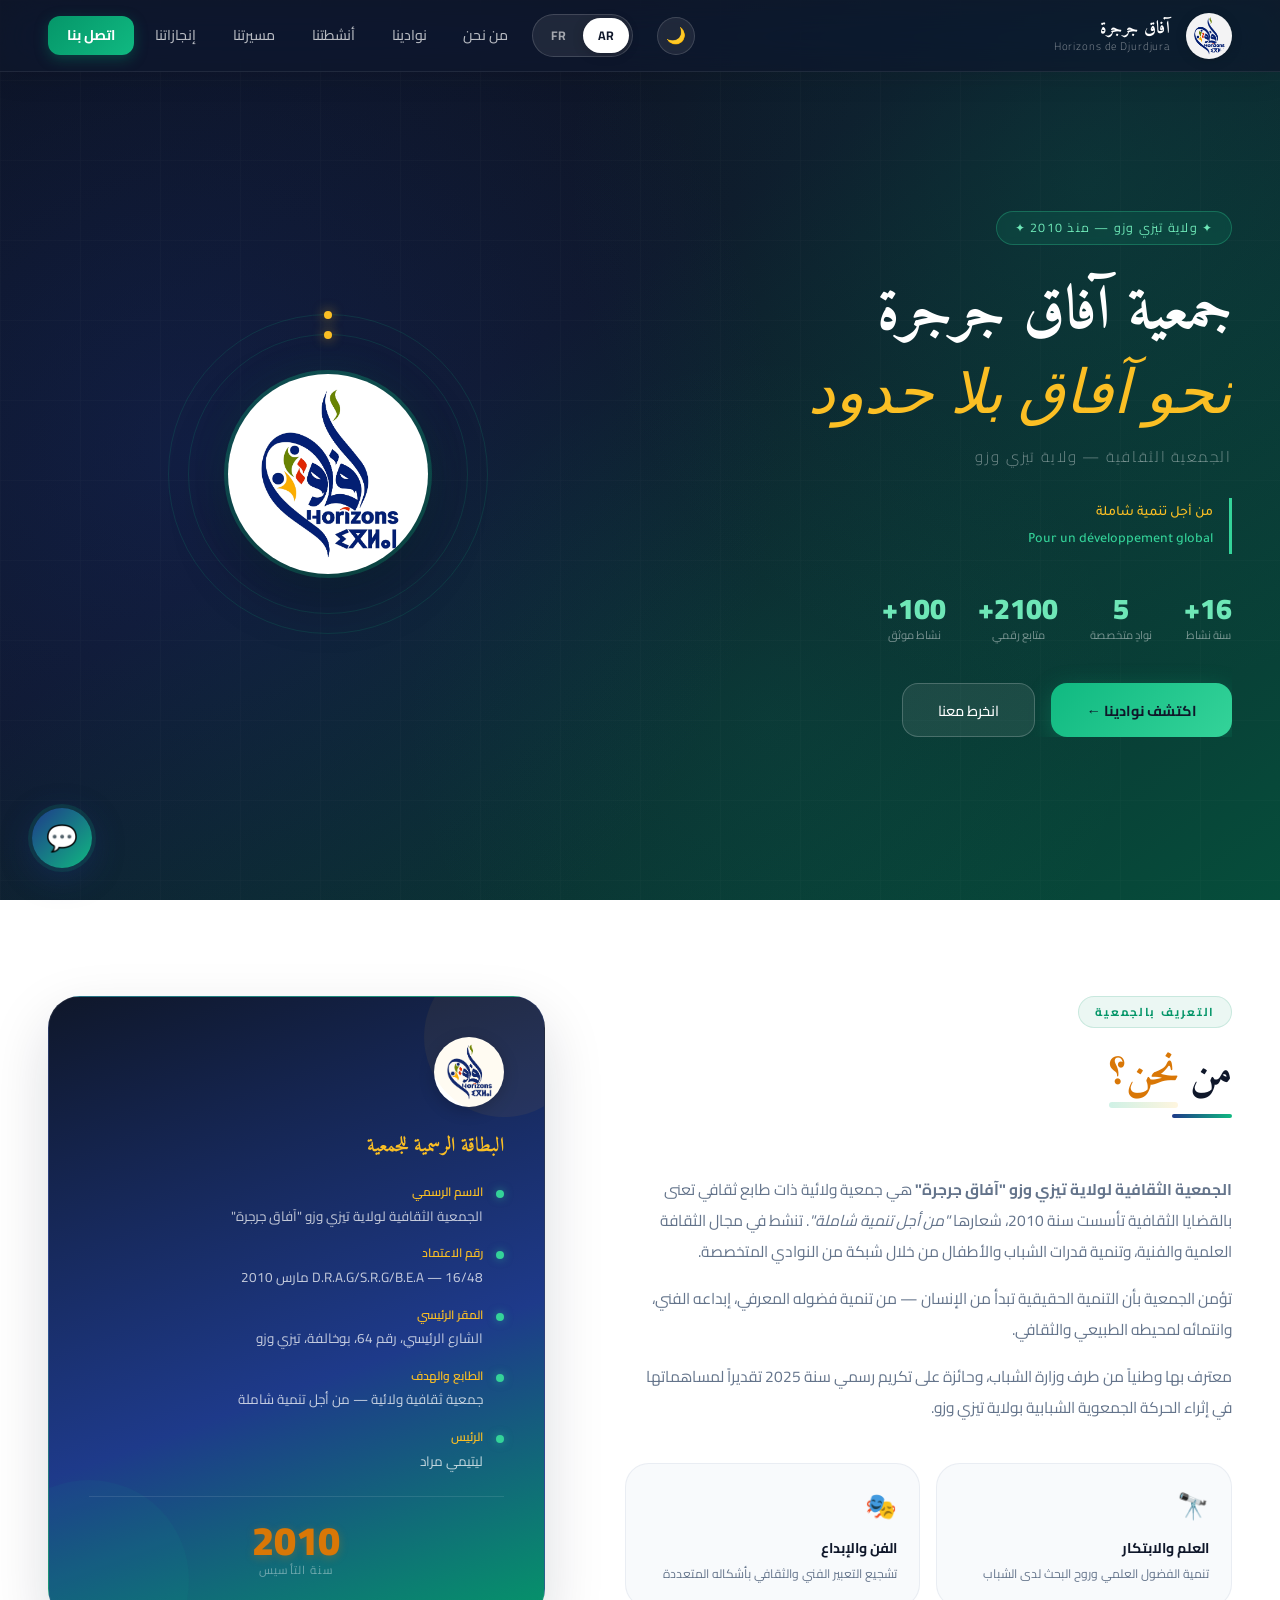
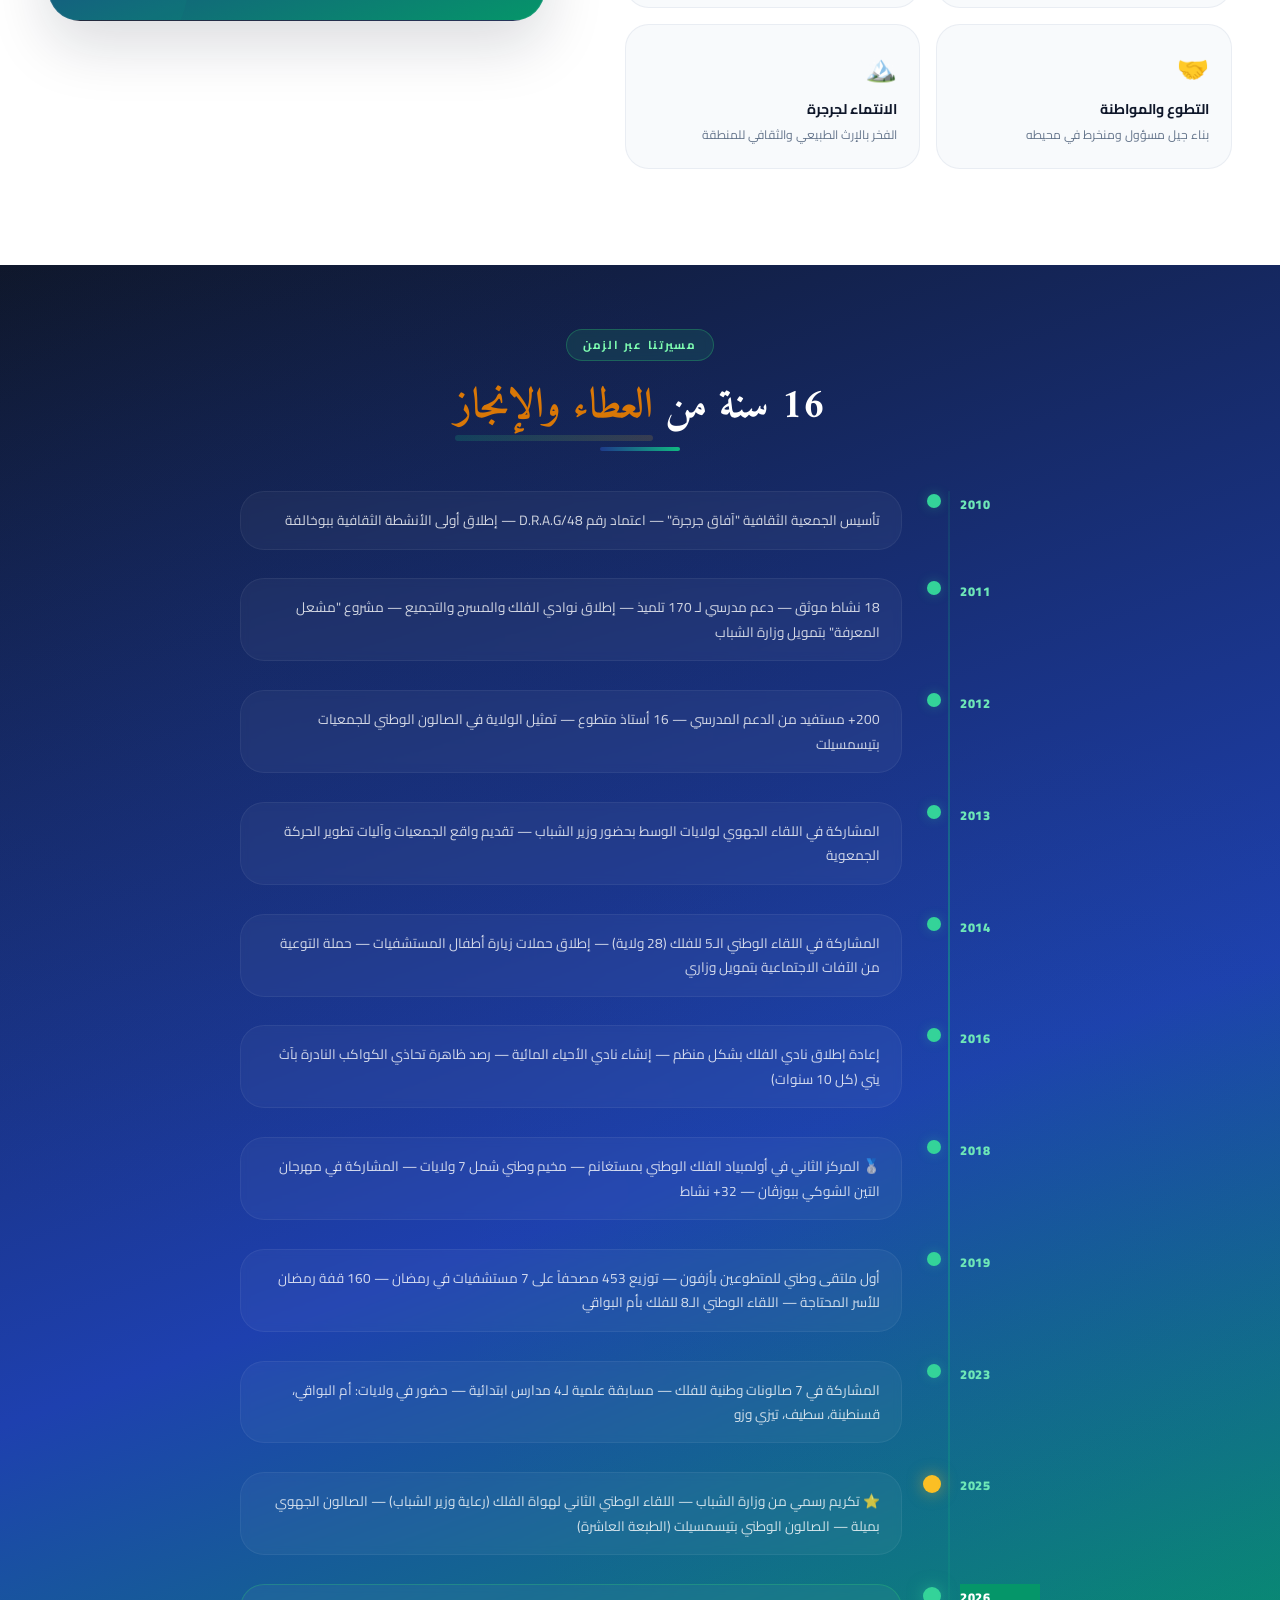
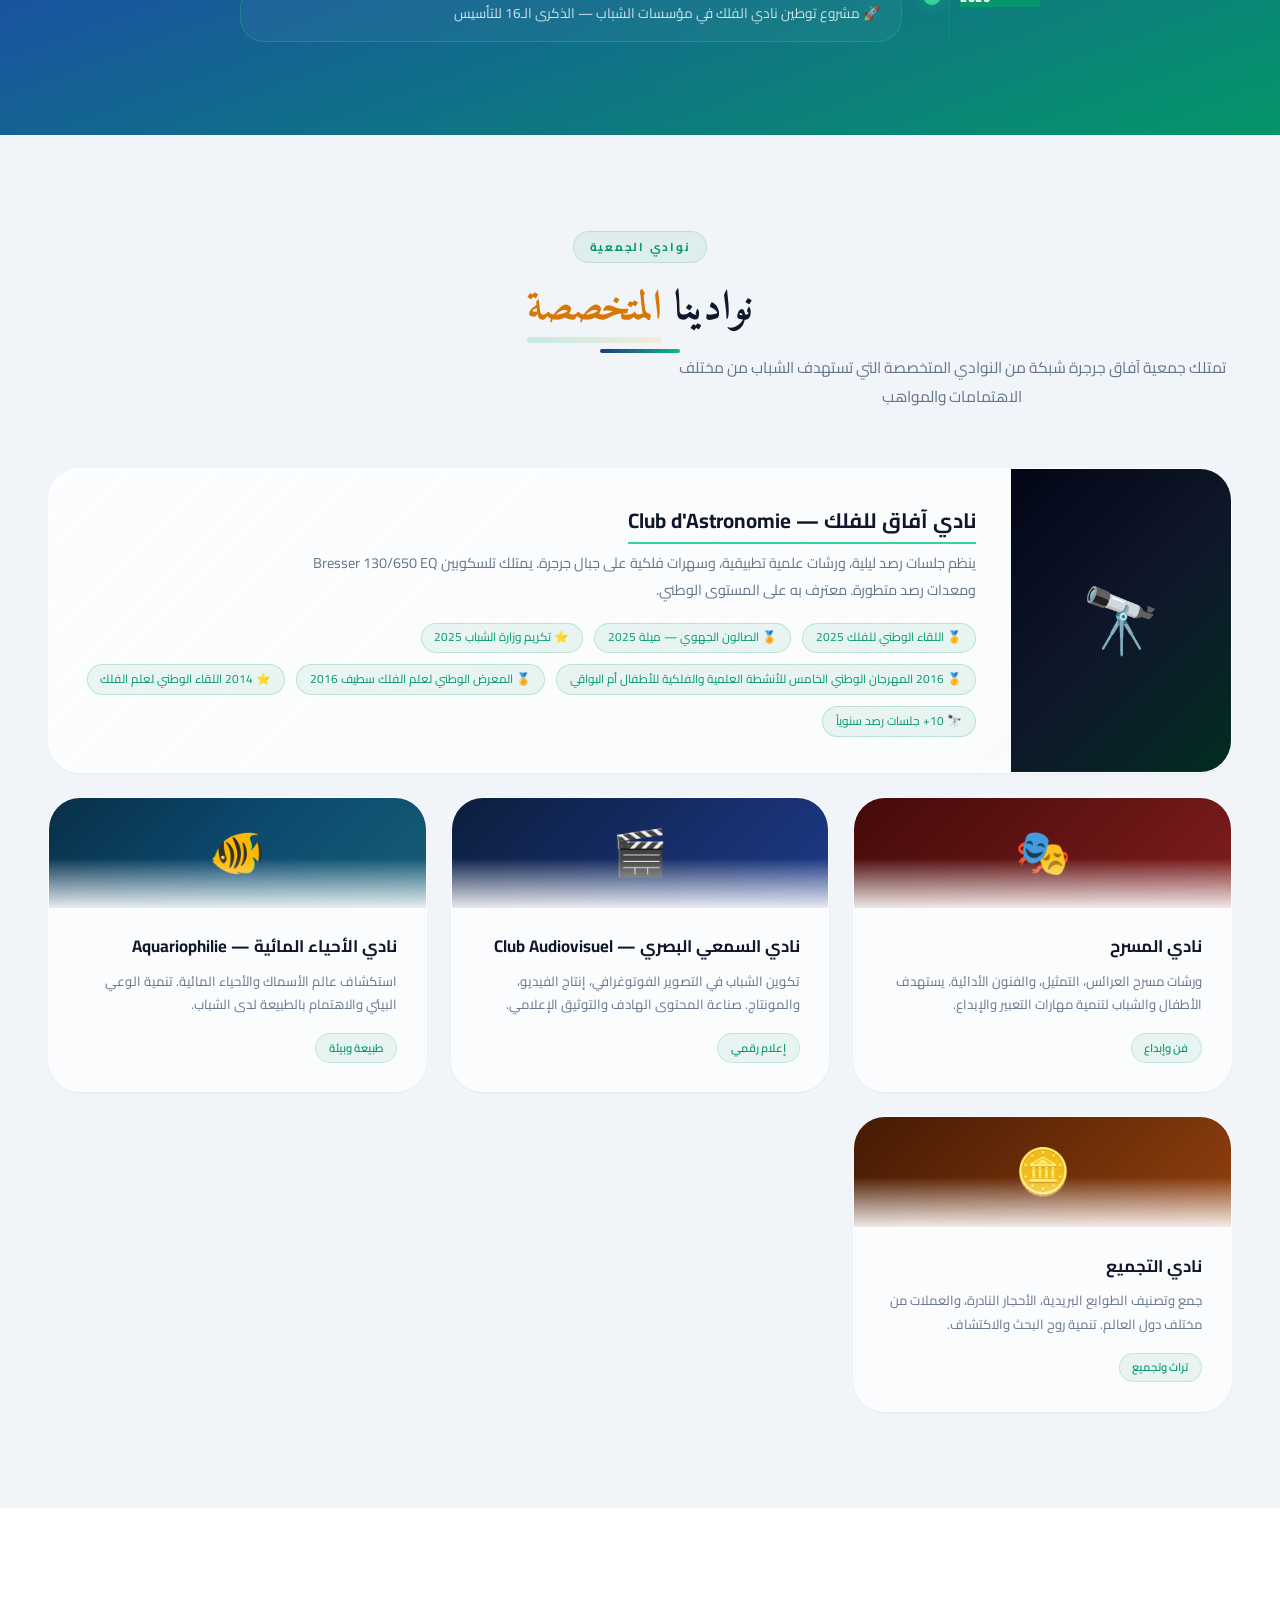
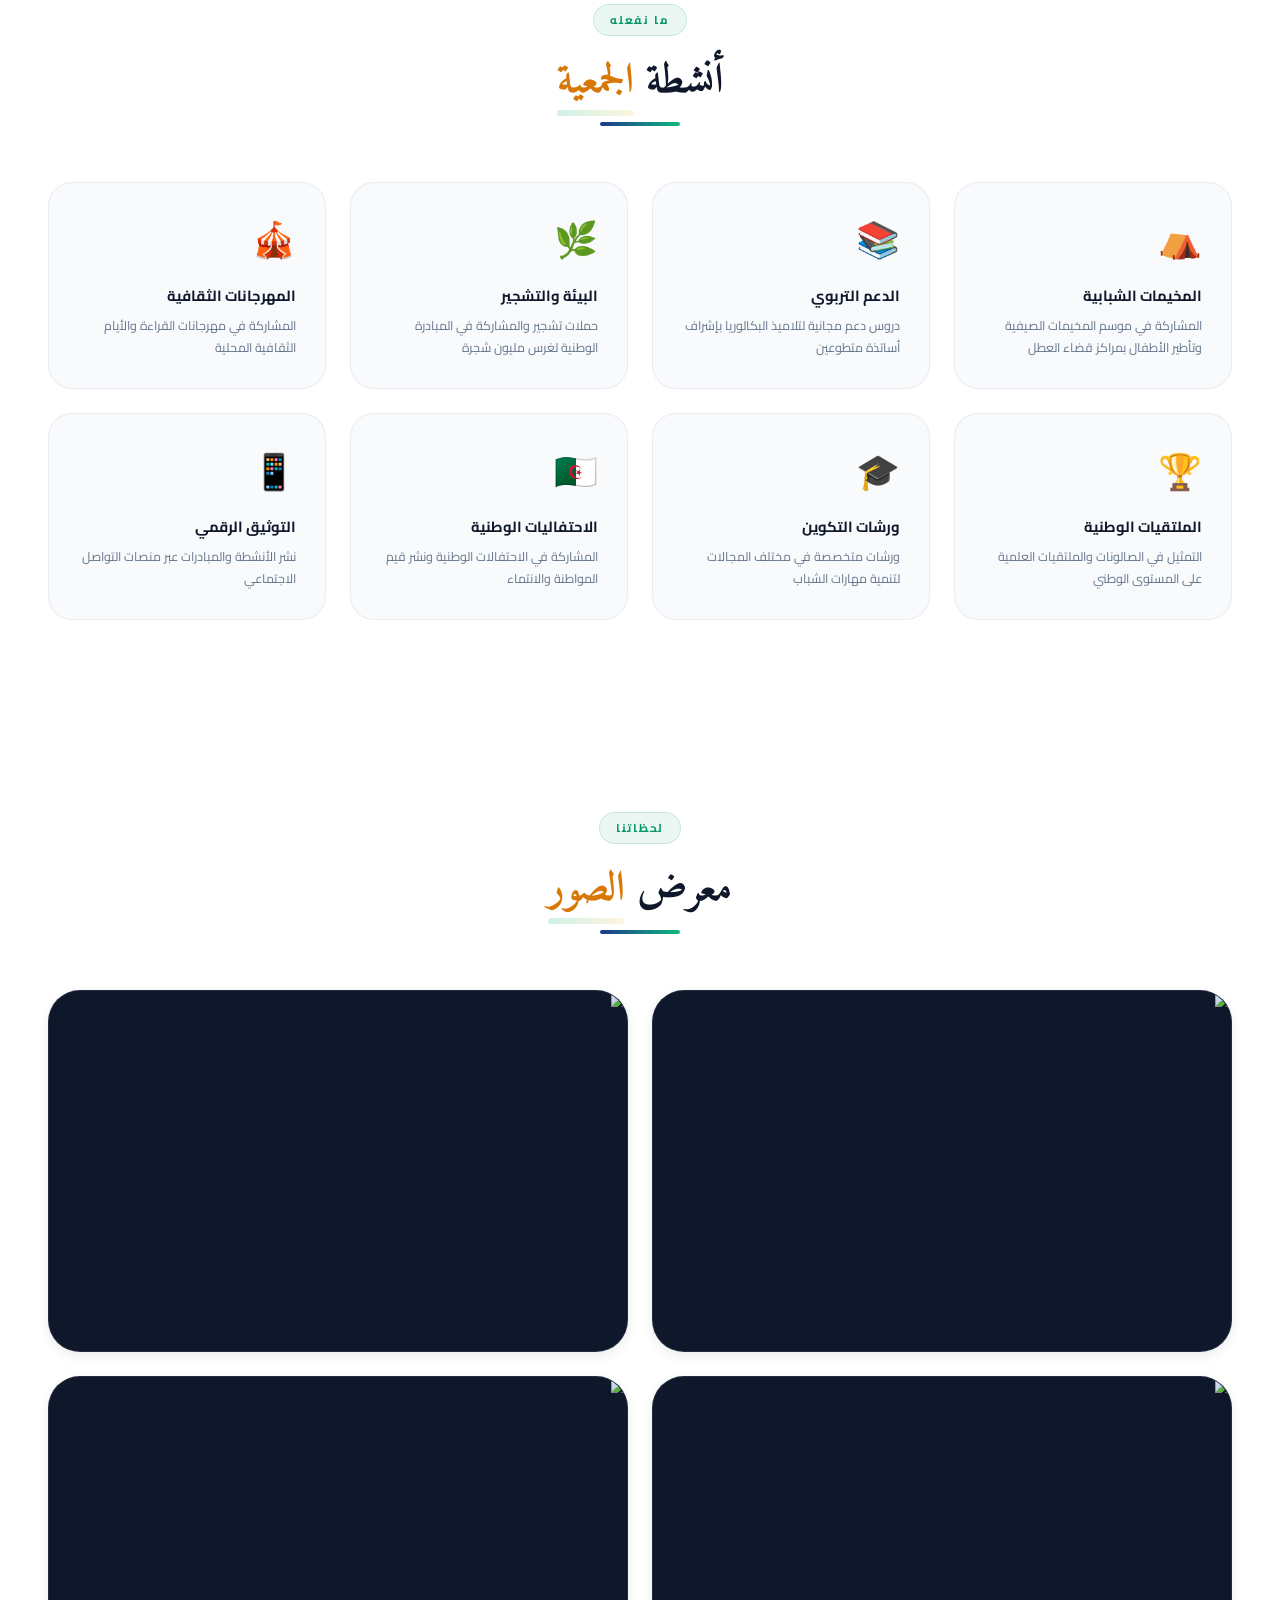
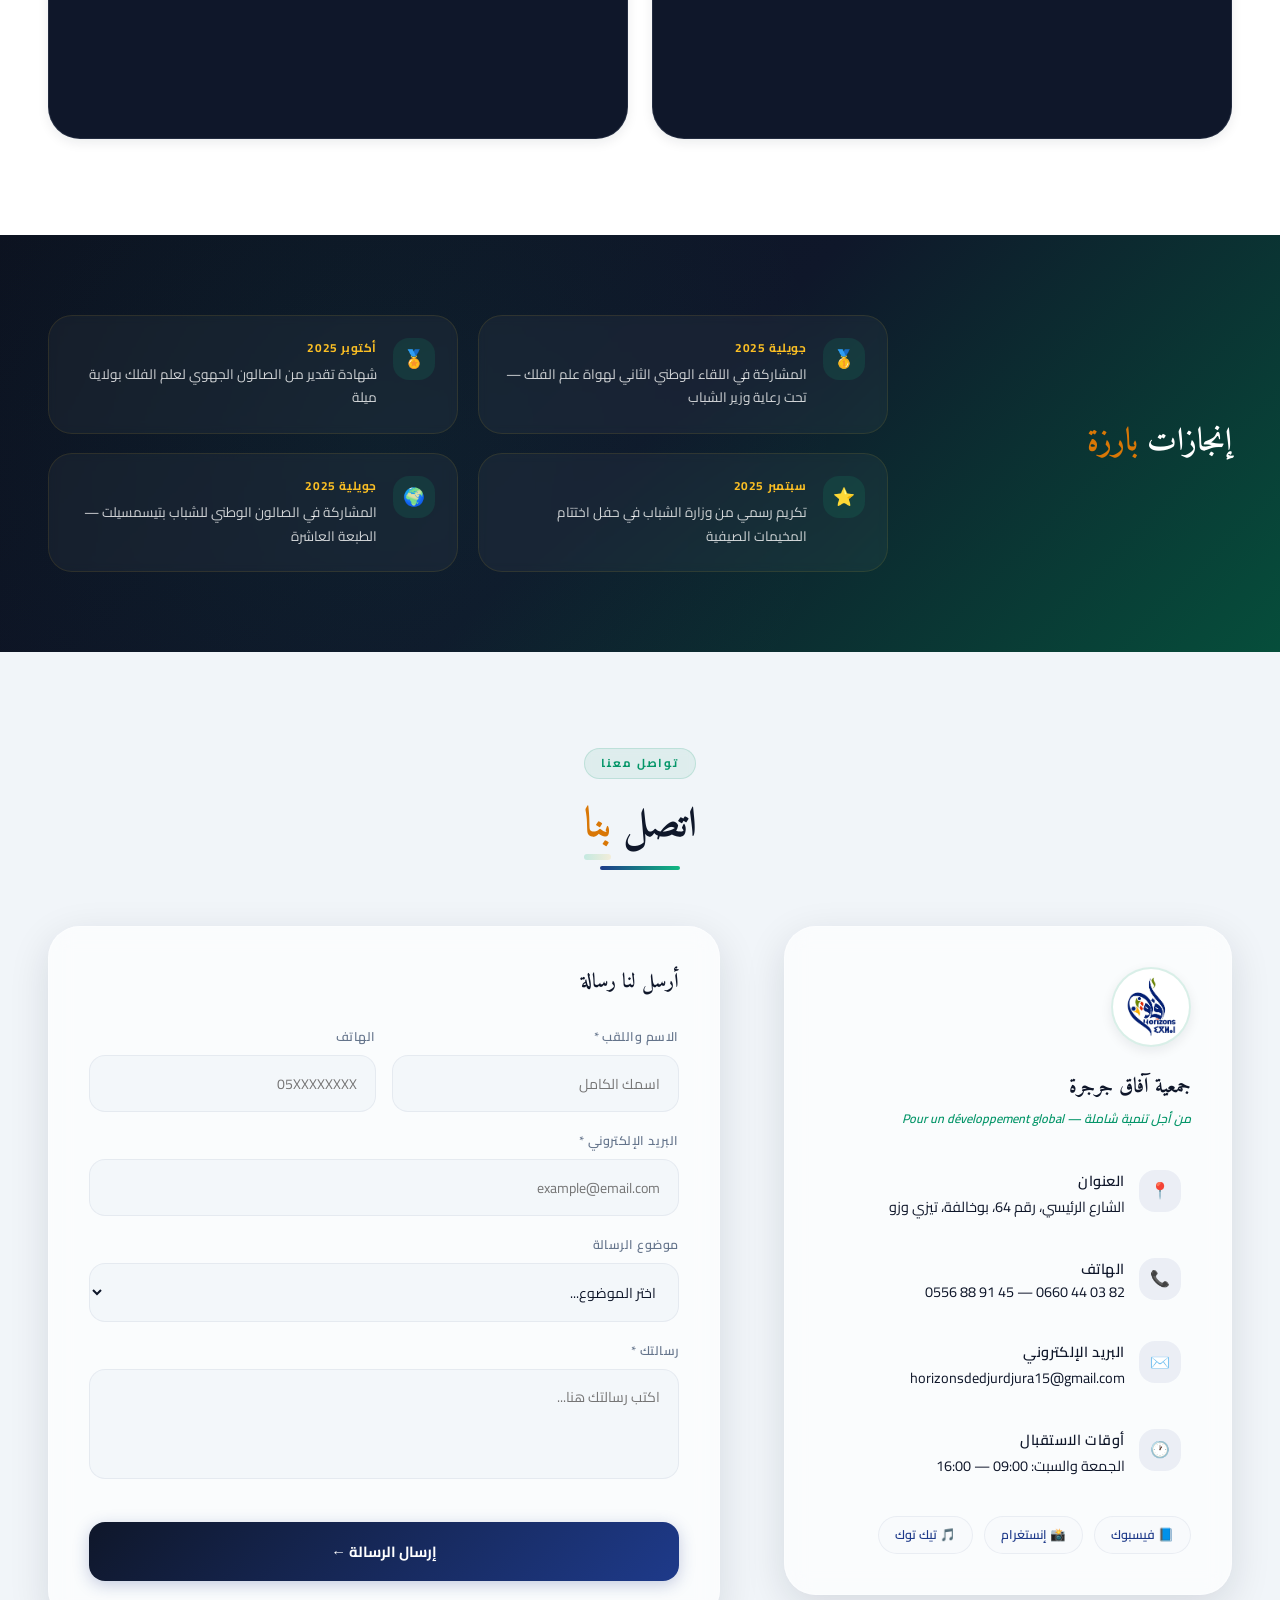
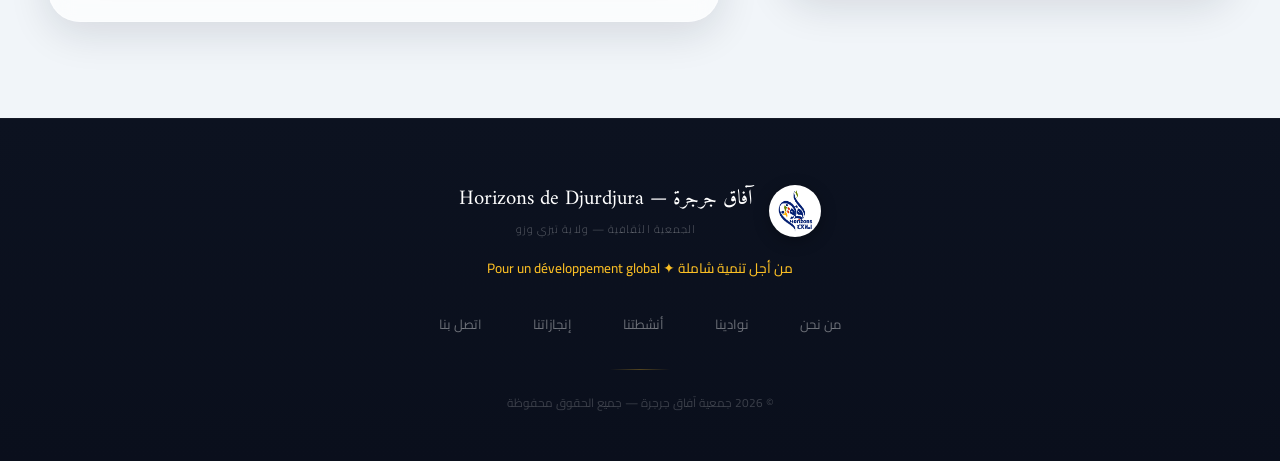
==== commit ebb4f824: "Enhance index.html with base target and data attributes Added base target attribute and data attribu" ====
--- a/index.html
+++ b/index.html
@@ -8,6 +8,7 @@
 <link href="https://fonts.googleapis.com/css2?family=Amiri:wght@400;700&family=Cairo:wght@300;400;600;700;900&family=Tajawal:wght@300;400;500;700&display=swap" rel="stylesheet">
 <script src="https://challenges.cloudflare.com/turnstile/v0/api.js" async defer></script>
 <link rel="stylesheet" href="style.css">
+<base target="_blank">
 </head>
 <body>
 
@@ -38,7 +39,7 @@
 </nav>
 
 <!-- HERO -->
-<section class="hero" id="home">
+<section class="hero" id="home" data-hero>
   <div class="hero-bg-pattern"></div>
   <div class="hero-grid-lines"></div>
   <div class="hero-inner">
@@ -422,7 +423,7 @@
     
     <div class="gallery-grid reveal">
       <!-- Image 1 -->
-      <div class="gallery-item">
+      <div class="gallery-item" data-gallery>
         <img src="https://images.unsplash.com/photo-1516339901601-2e1b62dc0c45?q=80&w=800" alt="Astronomy" loading="lazy">
         <div class="gallery-overlay">
           <div class="gallery-info">
@@ -432,7 +433,7 @@
         </div>
       </div>
       <!-- Image 2 -->
-      <div class="gallery-item">
+      <div class="gallery-item" data-gallery>
         <img src="https://images.unsplash.com/photo-1503095396549-807759245b35?q=80&w=800" alt="Theatre" loading="lazy">
         <div class="gallery-overlay">
           <div class="gallery-info">
@@ -442,7 +443,7 @@
         </div>
       </div>
       <!-- Image 3 -->
-      <div class="gallery-item">
+      <div class="gallery-item" data-gallery>
         <img src="https://images.unsplash.com/photo-1523240795612-9a054b0db644?q=80&w=800" alt="Youth" loading="lazy">
         <div class="gallery-overlay">
           <div class="gallery-info">
@@ -452,7 +453,7 @@
         </div>
       </div>
       <!-- Image 4 -->
-      <div class="gallery-item">
+      <div class="gallery-item" data-gallery>
         <img src="https://images.unsplash.com/photo-1459257831348-f0cdd359235f?q=80&w=800" alt="Awards" loading="lazy">
         <div class="gallery-overlay">
           <div class="gallery-info">
@@ -686,5 +687,16 @@
 </div>
   
 <script src="script.js"></script>
+<script>
+// Navbar scroll effect
+window.addEventListener('scroll', () => {
+  const nav = document.querySelector('nav');
+  if (window.scrollY > 50) {
+    nav.classList.add('scrolled');
+  } else {
+    nav.classList.remove('scrolled');
+  }
+});
+</script>
 </body>
 </html>
--- a/style.css
+++ b/style.css
@@ -1,165 +1,293 @@
+/* ═══════════════════════════════════════════════════════════════
+   HORIZONS DE DJURDJURA — 2026 UI/UX REVAMP
+   Glassmorphism · Micro-interactions · Minimalism · Premium Palette
+   ═══════════════════════════════════════════════════════════════ */
+
+/* ─── DESIGN TOKENS ─── */
 :root {
-  --navy: #1a3a8f;
-  --navy-deep: #0d2260;
-  --navy-mid: #1e4db7;
-  --navy-light: #2d6be4;
-  --green: #1a7a3c;
-  --green-mid: #22a050;
-  --green-light: #2ecc71;
-  --green-pale: #e8f8ef;
+  /* Primary Palette */
+  --navy: #1e40af;
+  --navy-deep: #0f172a;
+  --navy-mid: #1e3a8a;
+  --navy-light: #3b82f6;
+
+  /* Emerald Green Accents */
+  --green: #059669;
+  --green-mid: #10b981;
+  --green-light: #34d399;
+  --green-pale: #d1fae5;
+
+  /* Gold / Amber for prestige */
+  --gold: #d97706;
+  --gold-light: #fbbf24;
+
+  /* Neutrals */
   --white: #ffffff;
-  --off-white: #f4f8ff;
-  --cream: #f0f6ff;
-  --text: #0d1f4a;
-  --text-light: #4a6080;
-  --border: rgba(26,58,143,0.12);
-  /* Keep gold only for accent badges */
-  --gold: #1a7a3c;
-  --gold-light: #2ecc71;
-}
-
-* { margin:0; padding:0; box-sizing:border-box; }
+  --off-white: #f8fafc;
+  --cream: #f1f5f9;
+  --text: #0f172a;
+  --text-light: #64748b;
+  --text-muted: #94a3b8;
+
+  /* Glass & Borders */
+  --glass-bg: rgba(255, 255, 255, 0.65);
+  --glass-border: rgba(255, 255, 255, 0.4);
+  --glass-shadow: 0 8px 32px rgba(15, 23, 42, 0.08);
+  --card-border: rgba(148, 163, 184, 0.15);
+
+  /* Spacing Scale */
+  --radius-sm: 12px;
+  --radius-md: 16px;
+  --radius-lg: 24px;
+  --radius-xl: 32px;
+  --radius-full: 9999px;
+
+  /* Shadows */
+  --shadow-sm: 0 1px 2px rgba(15, 23, 42, 0.05);
+  --shadow-md: 0 4px 12px rgba(15, 23, 42, 0.08);
+  --shadow-lg: 0 12px 40px rgba(15, 23, 42, 0.12);
+  --shadow-xl: 0 24px 60px rgba(15, 23, 42, 0.15);
+  --shadow-glow: 0 0 20px rgba(16, 185, 129, 0.25);
+
+  /* Transitions */
+  --transition-fast: 0.2s cubic-bezier(0.4, 0, 0.2, 1);
+  --transition-base: 0.3s cubic-bezier(0.4, 0, 0.2, 1);
+  --transition-slow: 0.5s cubic-bezier(0.16, 1, 0.3, 1);
+}
+
+* { margin: 0; padding: 0; box-sizing: border-box; }
+
 html {
   scroll-behavior: smooth;
   overflow-x: hidden;
   max-width: 100%;
 }
+
 body {
-  font-family: 'Cairo', sans-serif;
+  font-family: 'Cairo', 'Segoe UI', sans-serif;
   background: var(--cream);
   color: var(--text);
   overflow-x: hidden;
-  max-width: 100%; height: auto;
+  max-width: 100%;
+  height: auto;
   width: 100%;
-}
-
-/* ─── NAVBAR ─── */
+  line-height: 1.6;
+  -webkit-font-smoothing: antialiased;
+  -moz-osx-font-smoothing: grayscale;
+}
+
+/* ─── GLASSMORPHISM NAVBAR ─── */
 nav {
-  position: fixed; top:0; width:100%; z-index:1000;
-  background: rgba(13,26,69,0.97);
-  backdrop-filter: blur(16px);
-  border-bottom: 1px solid rgba(212,160,23,0.25);
+  position: fixed;
+  top: 0;
+  width: 100%;
+  z-index: 1000;
   height: 72px;
-  display: flex; align-items: center;
+  display: flex;
+  align-items: center;
   padding: 0 3rem;
   justify-content: space-between;
+
+  /* Glass effect */
+  background: rgba(15, 23, 42, 0.75);
+  backdrop-filter: blur(20px) saturate(180%);
+  -webkit-backdrop-filter: blur(20px) saturate(180%);
+  border-bottom: 1px solid rgba(255, 255, 255, 0.08);
+  box-shadow: 0 4px 30px rgba(0, 0, 0, 0.1);
+  transition: all var(--transition-base);
+}
+
+nav.scrolled {
+  background: rgba(15, 23, 42, 0.9);
+  box-shadow: 0 8px 32px rgba(0, 0, 0, 0.2);
 }
 
 .nav-brand {
-  display: flex; align-items: center; gap: 1rem;
+  display: flex;
+  align-items: center;
+  gap: 1rem;
   text-decoration: none;
-}
+  transition: transform var(--transition-fast);
+}
+
+.nav-brand:hover { transform: scale(1.02); }
 
 .nav-logo-img {
-  width: 46px; height: 46px;
+  width: 46px;
+  height: 46px;
   object-fit: contain;
-  background: white;
-  border-radius: 50%;
+  background: rgba(255, 255, 255, 0.95);
+  border-radius: var(--radius-full);
   padding: 4px;
+  box-shadow: 0 2px 12px rgba(0, 0, 0, 0.15);
+  transition: box-shadow var(--transition-fast);
+}
+
+.nav-brand:hover .nav-logo-img {
+  box-shadow: 0 4px 20px rgba(16, 185, 129, 0.3);
 }
 
 .nav-brand-text { line-height: 1.2; }
+
 .nav-brand-ar {
   font-family: 'Amiri', serif;
-  font-size: 1.1rem; font-weight: 700;
+  font-size: 1.1rem;
+  font-weight: 700;
   color: white;
-}
+  letter-spacing: 0.02em;
+}
+
 .nav-brand-fr {
-  font-size: 0.68rem; font-weight: 300;
-  color: rgba(255,255,255,0.5);
+  font-size: 0.68rem;
+  font-weight: 300;
+  color: rgba(255, 255, 255, 0.5);
   letter-spacing: 0.08em;
 }
 
 .nav-menu {
-  display: flex; gap: 0.3rem; list-style: none;
+  display: flex;
+  gap: 0.3rem;
+  list-style: none;
 }
 
 .nav-menu a {
   display: block;
-  color: rgba(255,255,255,0.7);
+  color: rgba(255, 255, 255, 0.7);
   text-decoration: none;
-  font-size: 0.88rem; font-weight: 500;
+  font-size: 0.88rem;
+  font-weight: 500;
   padding: 0.5rem 1rem;
-  border-radius: 8px;
-  transition: all 0.25s;
-}
+  border-radius: var(--radius-sm);
+  transition: all var(--transition-fast);
+  position: relative;
+  overflow: hidden;
+}
+
+.nav-menu a::before {
+  content: '';
+  position: absolute;
+  inset: 0;
+  background: linear-gradient(135deg, rgba(16, 185, 129, 0.15), rgba(59, 130, 246, 0.1));
+  border-radius: var(--radius-sm);
+  opacity: 0;
+  transition: opacity var(--transition-fast);
+}
+
 .nav-menu a:hover {
-  background: rgba(46,204,113,0.12);
-  color: #a8ffc8;
-}
+  color: #a7f3d0;
+  transform: translateY(-1px);
+}
+
+.nav-menu a:hover::before { opacity: 1; }
 
 .nav-cta {
-  background: var(--green-mid) !important;
+  background: linear-gradient(135deg, var(--green), var(--green-mid)) !important;
   color: white !important;
   font-weight: 700 !important;
   padding: 0.5rem 1.2rem !important;
-}
+  border: none !important;
+  box-shadow: 0 4px 14px rgba(5, 150, 105, 0.35);
+  transition: all var(--transition-fast) !important;
+}
+
 .nav-cta:hover {
-  background: var(--green-light) !important;
-  transform: translateY(-1px);
-}
-
-/* ─── HERO ─── */
+  background: linear-gradient(135deg, var(--green-mid), var(--green-light)) !important;
+  transform: translateY(-2px) !important;
+  box-shadow: 0 8px 24px rgba(5, 150, 105, 0.45) !important;
+}
+
+.nav-cta::before { display: none !important; }
+
+/* ─── HERO SECTION ─── */
 .hero {
   min-height: 100vh;
-  background: linear-gradient(145deg, var(--navy-deep) 0%, var(--navy) 55%, var(--green) 100%);
-  display: flex; align-items: center;
+  background: linear-gradient(145deg, #0c1220 0%, #0f172a 40%, #064e3b 100%);
+  display: flex;
+  align-items: center;
   padding: 7rem 3rem 4rem;
-  position: relative; overflow: hidden;
+  position: relative;
+  overflow: hidden;
   width: 100%;
 }
 
 .hero-bg-pattern {
-  position: absolute; inset: 0;
+  position: absolute;
+  inset: 0;
   background-image:
-    radial-gradient(circle at 15% 50%, rgba(26,58,143,0.35) 0%, transparent 50%),
-    radial-gradient(circle at 85% 20%, rgba(26,122,60,0.25) 0%, transparent 40%),
-    radial-gradient(circle at 60% 80%, rgba(46,204,113,0.08) 0%, transparent 35%);
+    radial-gradient(circle at 15% 50%, rgba(30, 64, 175, 0.2) 0%, transparent 50%),
+    radial-gradient(circle at 85% 20%, rgba(5, 150, 105, 0.15) 0%, transparent 40%),
+    radial-gradient(circle at 60% 80%, rgba(16, 185, 129, 0.06) 0%, transparent 35%);
+  animation: patternFloat 20s ease-in-out infinite;
+}
+
+@keyframes patternFloat {
+  0%, 100% { transform: translate(0, 0) scale(1); }
+  50% { transform: translate(-10px, -10px) scale(1.02); }
 }
 
 .hero-grid-lines {
-  position: absolute; inset: 0; opacity: 0.04;
+  position: absolute;
+  inset: 0;
+  opacity: 0.03;
   background-image:
-    linear-gradient(rgba(255,255,255,0.5) 1px, transparent 1px),
-    linear-gradient(90deg, rgba(255,255,255,0.5) 1px, transparent 1px);
-  background-size: 60px 60px;
+    linear-gradient(rgba(255, 255, 255, 0.5) 1px, transparent 1px),
+    linear-gradient(90deg, rgba(255, 255, 255, 0.5) 1px, transparent 1px);
+  background-size: 80px 80px;
 }
 
 .hero-inner {
-  max-width: 1200px; margin: 0 auto; width: 100%;
-  display: grid; grid-template-columns: 1fr 1fr;
-  gap: 4rem; align-items: center;
-  position: relative; z-index: 1;
+  max-width: 1200px;
+  margin: 0 auto;
+  width: 100%;
+  display: grid;
+  grid-template-columns: 1fr 1fr;
+  gap: 4rem;
+  align-items: center;
+  position: relative;
+  z-index: 1;
   min-width: 0;
 }
 
 .hero-left { min-width: 0; overflow: hidden; }
 
 .hero-slogan-badge {
-  display: inline-flex; align-items: center; gap: 0.5rem;
-  background: rgba(46,204,113,0.12);
-  border: 1px solid rgba(46,204,113,0.4);
-  color: #7fffb2;
-  font-size: 0.78rem; letter-spacing: 0.1em;
-  padding: 0.4rem 1.1rem; border-radius: 100px;
+  display: inline-flex;
+  align-items: center;
+  gap: 0.5rem;
+  background: rgba(16, 185, 129, 0.12);
+  border: 1px solid rgba(52, 211, 153, 0.3);
+  color: #6ee7b7;
+  font-size: 0.78rem;
+  letter-spacing: 0.1em;
+  padding: 0.4rem 1.1rem;
+  border-radius: var(--radius-full);
   margin-bottom: 1.8rem;
   animation: fadeUp 0.7s ease both;
+  backdrop-filter: blur(4px);
 }
 
 .hero-title {
   font-family: 'Amiri', serif;
   font-size: clamp(1.5rem, 5vw, 3.8rem);
-  color: white; line-height: 1.3;
+  color: white;
+  line-height: 1.3;
   margin-bottom: 0.8rem;
   animation: fadeUp 0.7s ease 0.1s both;
   word-break: break-word;
   overflow-wrap: break-word;
-}
-.hero-title-accent { color: var(--gold); display: block; }
+  font-weight: 700;
+}
+
+.hero-title-accent {
+  color: var(--gold-light);
+  display: block;
+  font-weight: 400;
+}
 
 .hero-fr {
-  font-size: 0.95rem; font-weight: 300;
-  color: rgba(255,255,255,0.45);
+  font-size: 0.95rem;
+  font-weight: 300;
+  color: rgba(255, 255, 255, 0.45);
   letter-spacing: 0.12em;
   margin-bottom: 1.8rem;
   animation: fadeUp 0.7s ease 0.2s both;
@@ -167,8 +295,9 @@
 
 .hero-slogan {
   font-family: 'Tajawal', sans-serif;
-  font-size: 1.05rem; font-weight: 500;
-  color: rgba(255,255,255,0.8);
+  font-size: 1.05rem;
+  font-weight: 500;
+  color: rgba(255, 255, 255, 0.85);
   border-right: 3px solid var(--green-light);
   padding-right: 1rem;
   margin-bottom: 2.5rem;
@@ -176,215 +305,493 @@
   animation: fadeUp 0.7s ease 0.3s both;
   word-break: break-word;
 }
-.hero-slogan span { color: var(--gold-light); display: block; font-size: 0.88rem; }
+
+.hero-slogan span {
+  color: var(--gold-light);
+  display: block;
+  font-size: 0.88rem;
+}
 
 .hero-stats-row {
-  display: flex; gap: 2rem;
+  display: flex;
+  gap: 2rem;
   margin-bottom: 2.5rem;
   animation: fadeUp 0.7s ease 0.4s both;
 }
+
 .hstat { text-align: center; }
+
 .hstat-n {
-  font-size: 1.8rem; font-weight: 900;
-  color: #7fffb2; display: block; line-height: 1;
-}
-.hstat-l { font-size: 0.7rem; color: rgba(255,255,255,0.45); margin-top: 3px; }
+  font-size: 1.8rem;
+  font-weight: 900;
+  color: #6ee7b7;
+  display: block;
+  line-height: 1;
+  transition: transform var(--transition-fast);
+}
+
+.hstat:hover .hstat-n { transform: scale(1.1); }
+
+.hstat-l {
+  font-size: 0.7rem;
+  color: rgba(255, 255, 255, 0.45);
+  margin-top: 3px;
+}
 
 .hero-btns {
-  display: flex; gap: 1rem; flex-wrap: wrap;
+  display: flex;
+  gap: 1rem;
+  flex-wrap: wrap;
   animation: fadeUp 0.7s ease 0.5s both;
 }
 
 .btn-primary {
-  background: var(--green-light);
+  background: linear-gradient(135deg, var(--green-mid), var(--green-light));
   color: var(--navy-deep);
-  padding: 0.85rem 2rem;
-  border-radius: 10px;
+  padding: 0.9rem 2.2rem;
+  border-radius: var(--radius-md);
   text-decoration: none;
-  font-weight: 700; font-size: 0.9rem;
-  transition: all 0.3s;
-  box-shadow: 0 6px 24px rgba(212,160,23,0.3);
-}
-.btn-primary:hover { background: #27ae60; transform: translateY(-2px); }
+  font-weight: 700;
+  font-size: 0.9rem;
+  transition: all var(--transition-base);
+  box-shadow: 0 6px 24px rgba(16, 185, 129, 0.3), 0 0 0 0 rgba(16, 185, 129, 0.4);
+  border: none;
+  display: inline-flex;
+  align-items: center;
+  gap: 0.5rem;
+  position: relative;
+  overflow: hidden;
+}
+
+.btn-primary::after {
+  content: '';
+  position: absolute;
+  inset: 0;
+  background: linear-gradient(135deg, rgba(255,255,255,0.2), transparent);
+  opacity: 0;
+  transition: opacity var(--transition-fast);
+}
+
+.btn-primary:hover {
+  transform: translateY(-3px);
+  box-shadow: 0 12px 32px rgba(16, 185, 129, 0.4), 0 0 0 4px rgba(16, 185, 129, 0.15);
+}
+
+.btn-primary:hover::after { opacity: 1; }
+
+.btn-primary:active { transform: translateY(-1px); }
 
 .btn-secondary {
-  background: rgba(255,255,255,0.07);
-  border: 1px solid rgba(255,255,255,0.2);
+  background: rgba(255, 255, 255, 0.08);
+  border: 1px solid rgba(255, 255, 255, 0.2);
   color: white;
-  padding: 0.85rem 2rem;
-  border-radius: 10px;
+  padding: 0.9rem 2.2rem;
+  border-radius: var(--radius-md);
   text-decoration: none;
-  font-weight: 500; font-size: 0.9rem;
-  transition: all 0.3s;
-}
-.btn-secondary:hover { background: rgba(255,255,255,0.13); }
-
-/* Hero Right - Logo Display */
+  font-weight: 500;
+  font-size: 0.9rem;
+  transition: all var(--transition-base);
+  backdrop-filter: blur(4px);
+  display: inline-flex;
+  align-items: center;
+  gap: 0.5rem;
+}
+
+.btn-secondary:hover {
+  background: rgba(255, 255, 255, 0.15);
+  border-color: rgba(255, 255, 255, 0.35);
+  transform: translateY(-3px);
+  box-shadow: 0 8px 24px rgba(0, 0, 0, 0.2);
+}
+
+/* Hero Right — Logo Showcase */
 .hero-right {
-  display: flex; align-items: center; justify-content: center;
+  display: flex;
+  align-items: center;
+  justify-content: center;
   animation: fadeUp 0.7s ease 0.2s both;
 }
 
 .logo-showcase {
   position: relative;
-  width: 320px; height: 320px;
-  display: flex; align-items: center; justify-content: center;
+  width: 320px;
+  height: 320px;
+  display: flex;
+  align-items: center;
+  justify-content: center;
 }
 
 .logo-ring {
   position: absolute;
   border-radius: 50%;
-  border: 1px solid rgba(46,204,113,0.2);
-}
-.logo-ring-1 { width: 280px; height: 280px; animation: spin-slow 25s linear infinite; }
-.logo-ring-2 { width: 320px; height: 320px; animation: spin-slow 40s linear infinite reverse; }
-.logo-ring-1::before, .logo-ring-2::before {
-  content: ''; position: absolute;
-  width: 8px; height: 8px; background: var(--gold);
-  border-radius: 50%; top: -4px; left: 50%; transform: translateX(-50%);
+  border: 1px solid rgba(16, 185, 129, 0.15);
+}
+
+.logo-ring-1 {
+  width: 280px;
+  height: 280px;
+  animation: spin-slow 25s linear infinite;
+}
+
+.logo-ring-2 {
+  width: 320px;
+  height: 320px;
+  animation: spin-slow 40s linear infinite reverse;
+}
+
+.logo-ring-1::before,
+.logo-ring-2::before {
+  content: '';
+  position: absolute;
+  width: 8px;
+  height: 8px;
+  background: var(--gold-light);
+  border-radius: 50%;
+  top: -4px;
+  left: 50%;
+  transform: translateX(-50%);
+  box-shadow: 0 0 12px rgba(251, 191, 36, 0.6);
 }
 
 .logo-glow {
-  position: absolute; width: 200px; height: 200px;
-  background: radial-gradient(circle, rgba(46,204,113,0.12) 0%, transparent 70%);
+  position: absolute;
+  width: 220px;
+  height: 220px;
+  background: radial-gradient(circle, rgba(16, 185, 129, 0.15) 0%, transparent 70%);
   border-radius: 50%;
+  animation: pulse-glow 4s ease-in-out infinite;
+}
+
+@keyframes pulse-glow {
+  0%, 100% { transform: scale(1); opacity: 0.6; }
+  50% { transform: scale(1.1); opacity: 0.9; }
 }
 
 .logo-img-wrap {
-  position: relative; z-index: 2;
-  width: 200px; height: 200px;
+  position: relative;
+  z-index: 2;
+  width: 200px;
+  height: 200px;
   border-radius: 50%;
   overflow: hidden;
-  box-shadow: 0 20px 60px rgba(0,0,0,0.4), 0 0 0 4px rgba(46,204,113,0.4);
+  box-shadow:
+    0 20px 60px rgba(0, 0, 0, 0.3),
+    0 0 0 4px rgba(16, 185, 129, 0.3),
+    0 0 40px rgba(16, 185, 129, 0.1);
   background: white;
-  display: flex; align-items: center; justify-content: center;
+  display: flex;
+  align-items: center;
+  justify-content: center;
   padding: 14px;
-}
-.logo-img-wrap img { width: 100%; height: 100%; object-fit: contain; }
-
-@keyframes spin-slow { from { transform: rotate(0deg); } to { transform: rotate(360deg); } }
-@keyframes fadeUp { from { opacity:0; transform: translateY(24px); } to { opacity:1; transform: translateY(0); } }
+  transition: transform var(--transition-slow), box-shadow var(--transition-slow);
+}
+
+.logo-img-wrap:hover {
+  transform: scale(1.05);
+  box-shadow:
+    0 24px 70px rgba(0, 0, 0, 0.35),
+    0 0 0 6px rgba(16, 185, 129, 0.4),
+    0 0 60px rgba(16, 185, 129, 0.2);
+}
+
+.logo-img-wrap img {
+  width: 100%;
+  height: 100%;
+  object-fit: contain;
+}
+
+@keyframes spin-slow {
+  from { transform: rotate(0deg); }
+  to { transform: rotate(360deg); }
+}
+
+@keyframes fadeUp {
+  from { opacity: 0; transform: translateY(24px); }
+  to { opacity: 1; transform: translateY(0); }
+}
 
 /* ─── SECTION BASE ─── */
-.section { padding: 5.5rem 3rem; }
-.section-inner { max-width: 1200px; margin: 0 auto; width: 100%; }
-
-.section-header { margin-bottom: 3rem; }
+.section {
+  padding: 6rem 3rem;
+  position: relative;
+}
+
+.section-inner {
+  max-width: 1200px;
+  margin: 0 auto;
+  width: 100%;
+}
+
+.section-header { margin-bottom: 3.5rem; }
+
 .section-header.center { text-align: center; }
+
 .section-header.center .s-line { margin: 0 auto; }
 
 .s-eyebrow {
-  display: inline-block;
-  font-size: 0.72rem; font-weight: 700;
-  letter-spacing: 0.15em; text-transform: uppercase;
+  display: inline-flex;
+  align-items: center;
+  gap: 0.5rem;
+  font-size: 0.72rem;
+  font-weight: 700;
+  letter-spacing: 0.15em;
+  text-transform: uppercase;
   color: var(--green);
-  background: rgba(26,122,60,0.07);
-  border: 1px solid rgba(26,122,60,0.2);
-  padding: 0.3rem 1rem; border-radius: 100px;
-  margin-bottom: 1rem;
+  background: rgba(5, 150, 105, 0.08);
+  border: 1px solid rgba(5, 150, 105, 0.15);
+  padding: 0.35rem 1rem;
+  border-radius: var(--radius-full);
+  margin-bottom: 1.2rem;
+  backdrop-filter: blur(4px);
 }
 
 .s-title {
   font-family: 'Amiri', serif;
   font-size: clamp(1.4rem, 4vw, 2.6rem);
   color: var(--navy-deep);
-  line-height: 1.3; margin-bottom: 0.8rem;
+  line-height: 1.3;
+  margin-bottom: 0.8rem;
   word-break: break-word;
-}
-.s-title em { color: var(--gold); font-style: normal; }
+  font-weight: 700;
+}
+
+.s-title em {
+  color: var(--gold);
+  font-style: normal;
+  position: relative;
+}
+
+.s-title em::after {
+  content: '';
+  position: absolute;
+  bottom: 2px;
+  left: 0;
+  right: 0;
+  height: 6px;
+  background: linear-gradient(90deg, rgba(16, 185, 129, 0.2), rgba(251, 191, 36, 0.15));
+  border-radius: 3px;
+  z-index: -1;
+}
 
 .s-line {
-  width: 50px; height: 3px;
+  width: 60px;
+  height: 4px;
   background: linear-gradient(90deg, var(--navy-mid), var(--green-mid));
-  border-radius: 2px; margin-bottom: 1.2rem;
-}
+  border-radius: 2px;
+  margin-bottom: 1.2rem;
+  transition: width var(--transition-slow);
+}
+
+.reveal.in ~ .s-line,
+.section-header.in .s-line { width: 80px; }
 
 .s-desc {
-  font-size: 0.97rem; color: var(--text-light);
-  line-height: 1.9; max-width: 560px;
-}
-
-/* ─── ABOUT ─── */
-#about { background: white; }
+  font-size: 0.97rem;
+  color: var(--text-light);
+  line-height: 1.9;
+  max-width: 560px;
+}
+
+/* ─── ABOUT SECTION ─── */
+#about { background: var(--white); }
 
 .about-layout {
-  display: grid; grid-template-columns: 1.1fr 0.9fr;
-  gap: 5rem; align-items: start;
+  display: grid;
+  grid-template-columns: 1.1fr 0.9fr;
+  gap: 5rem;
+  align-items: start;
   width: 100%;
 }
 
 .about-body p {
-  font-size: 0.97rem; line-height: 2;
-  color: var(--text-light); margin-bottom: 1rem;
+  font-size: 0.97rem;
+  line-height: 2;
+  color: var(--text-light);
+  margin-bottom: 1rem;
 }
 
 .about-pillars {
-  display: grid; grid-template-columns: 1fr 1fr;
-  gap: 0.9rem; margin-top: 2rem;
+  display: grid;
+  grid-template-columns: 1fr 1fr;
+  gap: 1rem;
+  margin-top: 2.5rem;
 }
 
 .pillar {
-  background: var(--cream);
-  border: 1px solid var(--border);
-  border-radius: 14px; padding: 1.1rem;
-  transition: all 0.3s;
-}
-.pillar:hover { border-color: var(--green-mid); box-shadow: 0 6px 20px rgba(26,122,60,0.12); transform: translateY(-2px); }
-.pillar-icon { font-size: 1.4rem; margin-bottom: 0.5rem; }
-.pillar-name { font-size: 0.85rem; font-weight: 700; color: var(--navy-deep); margin-bottom: 0.25rem; }
-.pillar-desc { font-size: 0.75rem; color: var(--text-light); line-height: 1.6; }
-
-/* About Card */
+  background: var(--off-white);
+  border: 1px solid var(--card-border);
+  border-radius: var(--radius-lg);
+  padding: 1.4rem;
+  transition: all var(--transition-base);
+  position: relative;
+  overflow: hidden;
+}
+
+.pillar::before {
+  content: '';
+  position: absolute;
+  top: 0;
+  left: 0;
+  right: 0;
+  height: 3px;
+  background: linear-gradient(90deg, var(--green-mid), var(--gold-light));
+  opacity: 0;
+  transition: opacity var(--transition-fast);
+}
+
+.pillar:hover {
+  border-color: rgba(16, 185, 129, 0.3);
+  box-shadow: var(--shadow-lg);
+  transform: translateY(-4px);
+}
+
+.pillar:hover::before { opacity: 1; }
+
+.pillar-icon {
+  font-size: 1.6rem;
+  margin-bottom: 0.6rem;
+  display: block;
+  transition: transform var(--transition-fast);
+}
+
+.pillar:hover .pillar-icon { transform: scale(1.15) rotate(-5deg); }
+
+.pillar-name {
+  font-size: 0.88rem;
+  font-weight: 700;
+  color: var(--navy-deep);
+  margin-bottom: 0.3rem;
+}
+
+.pillar-desc {
+  font-size: 0.76rem;
+  color: var(--text-light);
+  line-height: 1.7;
+}
+
+/* Glass About Card */
 .about-card {
-  background: linear-gradient(160deg, var(--navy-deep) 0%, var(--navy) 60%, var(--green) 100%);
-  border-radius: 20px; padding: 2.2rem;
-  color: white; position: relative; overflow: hidden;
-}
+  background: linear-gradient(160deg, var(--navy-deep) 0%, var(--navy-mid) 60%, var(--green) 100%);
+  border-radius: var(--radius-xl);
+  padding: 2.5rem;
+  color: white;
+  position: relative;
+  overflow: hidden;
+  border: 1px solid rgba(255, 255, 255, 0.08);
+  box-shadow: var(--shadow-xl);
+}
+
 .about-card::before {
   content: '';
-  position: absolute; top:-40px; right:-40px;
-  width: 160px; height: 160px;
+  position: absolute;
+  top: -40px;
+  right: -40px;
+  width: 160px;
+  height: 160px;
   border-radius: 50%;
-  background: rgba(212,160,23,0.07);
+  background: rgba(251, 191, 36, 0.06);
+}
+
+.about-card::after {
+  content: '';
+  position: absolute;
+  bottom: -60px;
+  left: -60px;
+  width: 200px;
+  height: 200px;
+  border-radius: 50%;
+  background: rgba(16, 185, 129, 0.05);
 }
 
 .about-card-logo {
-  width: 70px; height: 70px;
-  background: white; border-radius: 50%;
+  width: 70px;
+  height: 70px;
+  background: white;
+  border-radius: var(--radius-full);
   overflow: hidden;
   margin-bottom: 1.5rem;
-  box-shadow: 0 4px 16px rgba(0,0,0,0.2);
-  display: flex; align-items: center; justify-content: center;
+  box-shadow: 0 4px 16px rgba(0, 0, 0, 0.2);
+  display: flex;
+  align-items: center;
+  justify-content: center;
   padding: 7px;
-}
-.about-card-logo img { width: 100%; height: 100%; object-fit: contain; }
+  transition: transform var(--transition-fast);
+}
+
+.about-card-logo:hover { transform: scale(1.1) rotate(5deg); }
+
+.about-card-logo img {
+  width: 100%;
+  height: 100%;
+  object-fit: contain;
+}
 
 .about-card h3 {
   font-family: 'Amiri', serif;
-  font-size: 1.25rem; color: var(--gold-light);
+  font-size: 1.25rem;
+  color: var(--gold-light);
   margin-bottom: 1.2rem;
+  position: relative;
+  z-index: 1;
 }
 
 .info-row {
-  display: flex; align-items: flex-start; gap: 0.8rem;
+  display: flex;
+  align-items: flex-start;
+  gap: 0.8rem;
   margin-bottom: 1rem;
-}
+  position: relative;
+  z-index: 1;
+}
+
 .info-dot {
-  width: 6px; height: 6px; min-width: 6px;
-  background: var(--green-light); border-radius: 50%; margin-top: 8px;
-}
-.info-text { font-size: 0.84rem; color: rgba(255,255,255,0.75); line-height: 1.7; }
-.info-label { color: var(--gold-light); font-weight: 600; font-size: 0.75rem; display: block; }
+  width: 8px;
+  height: 8px;
+  min-width: 8px;
+  background: var(--green-light);
+  border-radius: 50%;
+  margin-top: 8px;
+  box-shadow: 0 0 8px rgba(52, 211, 153, 0.5);
+}
+
+.info-text {
+  font-size: 0.84rem;
+  color: rgba(255, 255, 255, 0.75);
+  line-height: 1.7;
+}
+
+.info-label {
+  color: var(--gold-light);
+  font-weight: 600;
+  font-size: 0.75rem;
+  display: block;
+  margin-bottom: 2px;
+}
 
 .about-founded {
-  margin-top: 1.5rem; padding-top: 1.5rem;
-  border-top: 1px solid rgba(255,255,255,0.1);
+  margin-top: 1.5rem;
+  padding-top: 1.5rem;
+  border-top: 1px solid rgba(255, 255, 255, 0.1);
   text-align: center;
-}
-.founded-year { font-size: 2.5rem; font-weight: 900; color: var(--gold); line-height: 1; }
-.founded-label { font-size: 0.72rem; color: rgba(255,255,255,0.4); letter-spacing: 0.1em; }
-
-/* ─── CLUBS ─── */
+  position: relative;
+  z-index: 1;
+}
+
+.founded-year {
+  font-size: 2.5rem;
+  font-weight: 900;
+  color: var(--gold);
+  line-height: 1;
+  text-shadow: 0 2px 10px rgba(217, 119, 6, 0.3);
+}
+
+.founded-label {
+  font-size: 0.72rem;
+  color: rgba(255, 255, 255, 0.4);
+  letter-spacing: 0.1em;
+}
+
+/* ─── CLUBS SECTION ─── */
 #clubs { background: var(--cream); }
 
 .clubs-grid {
@@ -394,357 +801,257 @@
   width: 100%;
 }
 
+/* Glass Card Style */
 .club-card {
-  background: white;
-  border: 1px solid var(--border);
-  border-radius: 18px; overflow: hidden;
-  transition: all 0.35s cubic-bezier(0.175, 0.885, 0.32, 1.275);
+  background: var(--glass-bg);
+  border: 1px solid var(--glass-border);
+  border-radius: var(--radius-xl);
+  overflow: hidden;
+  transition: all var(--transition-slow);
   cursor: default;
-}
+  backdrop-filter: blur(8px);
+  box-shadow: var(--shadow-sm);
+}
+
 .club-card:hover {
-  transform: translateY(-8px);
-  box-shadow: 0 24px 60px rgba(26,58,143,0.15);
-  border-color: var(--green-mid);
+  transform: translateY(-10px) scale(1.01);
+  box-shadow: var(--shadow-xl);
+  border-color: rgba(16, 185, 129, 0.3);
+  backdrop-filter: blur(16px);
 }
 
 .club-card-banner {
-  height: 100px;
-  display: flex; align-items: center; justify-content: center;
-  font-size: 2.8rem; position: relative; overflow: hidden;
-}
+  height: 110px;
+  display: flex;
+  align-items: center;
+  justify-content: center;
+  font-size: 2.8rem;
+  position: relative;
+  overflow: hidden;
+}
+
 .club-card-banner::after {
   content: '';
-  position: absolute; bottom: 0; left: 0; right: 0;
-  height: 40px;
-  background: linear-gradient(to top, white, transparent);
-}
-
-.c-astronomy .club-card-banner { background: linear-gradient(135deg, #050d2e 0%, #0a1f5e 50%, #0d3b1a 100%); }
-.c-theatre .club-card-banner { background: linear-gradient(135deg, #2d0a0a 0%, #6b1010 100%); }
-.c-audiovisual .club-card-banner { background: linear-gradient(135deg, #0a2040 0%, #1a4080 100%); }
-.c-aqua .club-card-banner { background: linear-gradient(135deg, #001a2e 0%, #003d6b 50%, #00617a 100%); }
-.c-collect .club-card-banner { background: linear-gradient(135deg, #2d2000 0%, #6b4e00 100%); }
-
-.club-card-body { padding: 1.4rem 1.5rem 1.6rem; }
+  position: absolute;
+  bottom: 0;
+  left: 0;
+  right: 0;
+  height: 50px;
+  background: linear-gradient(to top, rgba(255,255,255,0.9), transparent);
+}
+
+.c-astronomy .club-card-banner {
+  background: linear-gradient(135deg, #020617 0%, #0f172a 50%, #022c22 100%);
+}
+
+.c-theatre .club-card-banner {
+  background: linear-gradient(135deg, #450a0a 0%, #7f1d1d 100%);
+}
+
+.c-audiovisual .club-card-banner {
+  background: linear-gradient(135deg, #0c1e3e 0%, #1e3a8a 100%);
+}
+
+.c-aqua .club-card-banner {
+  background: linear-gradient(135deg, #082f49 0%, #0c4a6e 50%, #155e75 100%);
+}
+
+.c-collect .club-card-banner {
+  background: linear-gradient(135deg, #451a03 0%, #92400e 100%);
+}
+
+.club-card-body {
+  padding: 1.6rem 1.8rem 1.8rem;
+}
+
 .club-card-body h3 {
-  font-size: 1rem; font-weight: 700;
-  color: var(--navy-deep); margin-bottom: 0.5rem;
-}
+  font-size: 1.05rem;
+  font-weight: 700;
+  color: var(--navy-deep);
+  margin-bottom: 0.6rem;
+  transition: color var(--transition-fast);
+}
+
+.club-card:hover .club-card-body h3 {
+  color: var(--green);
+}
+
 .club-card-body p {
-  font-size: 0.8rem; color: var(--text-light);
-  line-height: 1.75;
-}
+  font-size: 0.82rem;
+  color: var(--text-light);
+  line-height: 1.8;
+}
+
 .club-badge {
-  display: inline-block;
-  background: rgba(26,122,60,0.08);
+  display: inline-flex;
+  align-items: center;
+  gap: 0.3rem;
+  background: rgba(5, 150, 105, 0.08);
   color: var(--green);
-  font-size: 0.68rem; font-weight: 600;
-  padding: 0.2rem 0.7rem; border-radius: 100px;
-  margin-top: 0.9rem;
-}
-
-/* Feature club (astronomy) full width */
+  font-size: 0.7rem;
+  font-weight: 600;
+  padding: 0.3rem 0.8rem;
+  border-radius: var(--radius-full);
+  margin-top: 1rem;
+  border: 1px solid rgba(5, 150, 105, 0.15);
+  transition: all var(--transition-fast);
+}
+
+.club-card:hover .club-badge {
+  background: rgba(5, 150, 105, 0.15);
+  border-color: rgba(5, 150, 105, 0.3);
+}
+
+/* Featured Card */
 .club-card.featured {
   grid-column: 1 / -1;
-  display: grid; grid-template-columns: 200px 1fr;
-}
+  display: grid;
+  grid-template-columns: 220px 1fr;
+  background: linear-gradient(135deg, rgba(255,255,255,0.8), rgba(255,255,255,0.6));
+}
+
 .club-card.featured .club-card-banner {
-  height: 100%; font-size: 4rem; min-height: 140px;
-}
+  height: 100%;
+  font-size: 4rem;
+  min-height: 160px;
+}
+
 .club-card.featured .club-card-banner::after { display: none; }
-.club-card.featured .club-card-body { padding: 2rem; display: flex; flex-direction: column; justify-content: center; }
-.club-card.featured h3 { font-size: 1.2rem; }
-.club-card.featured p { font-size: 0.87rem; max-width: 700px; }
+
+.club-card.featured .club-card-body {
+  padding: 2.2rem;
+  display: flex;
+  flex-direction: column;
+  justify-content: center;
+}
+
+.club-card.featured h3 {
+  font-size: 1.3rem;
+  margin-bottom: 0.8rem;
+}
+
+.club-card.featured h3 a {
+  transition: all var(--transition-fast);
+  border-bottom-width: 2px;
+}
+
+.club-card.featured h3 a:hover {
+  color: var(--green-mid);
+  border-bottom-color: var(--green-mid);
+}
+
+.club-card.featured p {
+  font-size: 0.9rem;
+  max-width: 700px;
+  line-height: 1.85;
+}
 
 .featured-achievements {
-  display: flex; flex-wrap: wrap; gap: 0.6rem; margin-top: 1rem;
-}
+  display: flex;
+  flex-wrap: wrap;
+  gap: 0.7rem;
+  margin-top: 1.2rem;
+}
+
 .feat-tag {
-  display: flex; align-items: center; gap: 0.4rem;
-  background: rgba(26,122,60,0.08);
-  border: 1px solid rgba(26,122,60,0.25);
-  color: var(--green); font-size: 0.72rem;
-  padding: 0.25rem 0.7rem; border-radius: 100px;
-}
-
-/* ─── ACTIVITIES ─── */
-#activities { background: white; }
+  display: flex;
+  align-items: center;
+  gap: 0.4rem;
+  background: rgba(5, 150, 105, 0.08);
+  border: 1px solid rgba(5, 150, 105, 0.2);
+  color: var(--green);
+  font-size: 0.74rem;
+  padding: 0.3rem 0.8rem;
+  border-radius: var(--radius-full);
+  transition: all var(--transition-fast);
+  cursor: default;
+}
+
+.feat-tag:hover {
+  background: rgba(5, 150, 105, 0.15);
+  transform: translateY(-2px);
+  box-shadow: 0 4px 12px rgba(5, 150, 105, 0.15);
+}
+
+/* ─── ACTIVITIES SECTION ─── */
+#activities { background: var(--white); }
 
 .activities-layout {
-  display: grid; grid-template-columns: repeat(4, 1fr);
-  gap: 1.2rem;
+  display: grid;
+  grid-template-columns: repeat(4, 1fr);
+  gap: 1.5rem;
 }
 
 .act-card {
-  background: var(--cream);
-  border: 1px solid var(--border);
-  border-radius: 14px; padding: 1.5rem;
-  transition: all 0.3s;
-}
+  background: var(--off-white);
+  border: 1px solid var(--card-border);
+  border-radius: var(--radius-lg);
+  padding: 1.8rem;
+  transition: all var(--transition-base);
+  position: relative;
+  overflow: hidden;
+}
+
+.act-card::before {
+  content: '';
+  position: absolute;
+  top: 0;
+  left: 0;
+  right: 0;
+  height: 3px;
+  background: linear-gradient(90deg, var(--green-mid), var(--navy-light));
+  opacity: 0;
+  transition: opacity var(--transition-fast);
+}
+
 .act-card:hover {
-  background: white;
-  border-color: var(--green-mid);
-  box-shadow: 0 8px 24px rgba(26,122,60,0.1);
-  transform: translateY(-3px);
-}
-.act-icon { font-size: 2rem; margin-bottom: 0.8rem; display: block; }
-.act-name { font-size: 0.9rem; font-weight: 700; color: var(--navy-deep); margin-bottom: 0.4rem; }
-.act-desc { font-size: 0.78rem; color: var(--text-light); line-height: 1.7; }
-
-/* ─── ACHIEVEMENTS BANNER ─── */
-#achievements {
-  background: linear-gradient(135deg, var(--navy-deep) 0%, var(--navy) 50%, var(--green) 100%);
-  padding: 4rem 3rem;
-  position: relative; overflow: hidden;
-}
-#achievements::before {
+  background: var(--white);
+  border-color: rgba(16, 185, 129, 0.25);
+  box-shadow: var(--shadow-lg);
+  transform: translateY(-6px);
+}
+
+.act-card:hover::before { opacity: 1; }
+
+.act-icon {
+  font-size: 2.2rem;
+  margin-bottom: 1rem;
+  display: block;
+  transition: transform var(--transition-fast);
+}
+
+.act-card:hover .act-icon { transform: scale(1.15) rotate(-8deg); }
+
+.act-name {
+  font-size: 0.92rem;
+  font-weight: 700;
+  color: var(--navy-deep);
+  margin-bottom: 0.5rem;
+}
+
+.act-desc {
+  font-size: 0.78rem;
+  color: var(--text-light);
+  line-height: 1.75;
+}
+
+/* ─── TIMELINE SECTION ─── */
+#histoire {
+  background: linear-gradient(160deg, #0c1220 0%, #0f172a 60%, #064e3b 100%);
+  padding: 5rem 3rem;
+  position: relative;
+  overflow: hidden;
+}
+
+#histoire::before {
   content: '';
-  position: absolute; inset: 0;
-  background-image: radial-gradient(circle at 30% 50%, rgba(46,204,113,0.08) 0%, transparent 50%);
-}
-
-.achievements-inner {
-  max-width: 1200px; margin: 0 auto; width: 100%;
-  display: grid; grid-template-columns: 1fr 3fr;
-  gap: 4rem; align-items: center;
-  position: relative; z-index: 1;
-}
-
-.ach-title {
-  font-family: 'Amiri', serif;
-  font-size: clamp(1.4rem, 4vw, 2rem); color: white; line-height: 1.3;
-  word-break: break-word;
-}
-.ach-title em { color: var(--gold); font-style: normal; }
-
-.ach-grid {
-  display: grid; grid-template-columns: repeat(2, 1fr);
-  gap: 1rem;
-}
-
-.ach-item {
-  background: rgba(255,255,255,0.05);
-  border: 1px solid rgba(212,160,23,0.15);
-  border-radius: 14px; padding: 1.2rem;
-  display: flex; align-items: flex-start; gap: 0.9rem;
-  transition: all 0.3s;
-}
-.ach-item:hover { background: rgba(46,204,113,0.08); border-color: rgba(46,204,113,0.3); }
-
-.ach-icon-wrap {
-  width: 38px; height: 38px; min-width: 38px;
-  background: rgba(46,204,113,0.12);
-  border-radius: 10px;
-  display: flex; align-items: center; justify-content: center;
-  font-size: 1rem;
-}
-.ach-text { font-size: 0.82rem; color: rgba(255,255,255,0.8); line-height: 1.7; }
-.ach-year { color: var(--gold-light); font-weight: 700; font-size: 0.72rem; display: block; margin-bottom: 3px; }
-
-/* ─── CONTACT ─── */
-#contact { background: var(--cream); }
-
-.contact-layout {
-  display: grid; grid-template-columns: 1fr 1.5fr;
-  gap: 4rem; align-items: start;
-  width: 100%;
-}
-
-.contact-card {
-  background: white;
-  border: 1px solid var(--border);
-  border-radius: 20px; padding: 2.5rem;
-}
-.contact-card-logo {
-  width: 80px; height: 80px;
-  background: white; border-radius: 50%;
-  overflow: hidden;
-  margin-bottom: 1.5rem;
-  border: 2px solid rgba(26,122,60,0.2);
-  display: flex; align-items: center; justify-content: center;
-  padding: 8px;
-}
-.contact-card-logo img { width: 100%; height: 100%; object-fit: contain; }
-
-.contact-card h3 {
-  font-family: 'Amiri', serif;
-  font-size: 1.3rem; color: var(--navy-deep);
-  margin-bottom: 0.3rem;
-}
-.contact-card .slogan-line {
-  font-size: 0.78rem; color: var(--green);
-  font-style: italic; margin-bottom: 2rem; font-weight: 600;
-}
-
-.cinfo {
-  display: flex; align-items: flex-start; gap: 0.9rem;
-  margin-bottom: 1.2rem;
-}
-.cinfo-icon {
-  width: 40px; height: 40px; min-width: 40px;
-  background: rgba(26,58,143,0.07);
-  border-radius: 10px;
-  display: flex; align-items: center; justify-content: center;
-  font-size: 0.95rem; color: var(--navy-mid);
-}
-.cinfo-content strong { display: block; font-size: 0.72rem; color: var(--text-light); font-weight: 600; letter-spacing: 0.05em; margin-bottom: 2px; }
-.cinfo-content span { font-size: 0.9rem; color: var(--text); line-height: 1.5; word-break: break-all; overflow-wrap: anywhere; unicode-bidi: plaintext; }
-
-.social-row { display: flex; gap: 0.7rem; margin-top: 1.8rem; flex-wrap: wrap; }
-.soc-btn {
-  display: flex; align-items: center; gap: 0.4rem;
-  padding: 0.45rem 0.95rem;
-  border-radius: 100px;
-  font-size: 0.78rem; font-weight: 600;
-  text-decoration: none;
-  border: 1px solid var(--border);
-  color: var(--navy-mid);
-  background: var(--cream);
-  transition: all 0.25s;
-}
-.soc-btn:hover { background: var(--green); color: white; border-color: var(--green); }
-
-/* Form */
-.contact-form {
-  background: white;
-  border: 1px solid var(--border);
-  border-radius: 20px; padding: 2.5rem;
-}
-.contact-form h3 {
-  font-family: 'Amiri', serif;
-  font-size: 1.25rem; color: var(--navy-deep);
-  margin-bottom: 1.8rem;
-}
-
-.fg { margin-bottom: 1.1rem; }
-.fg label {
-  display: block; font-size: 0.78rem; font-weight: 600;
-  color: var(--text-light); letter-spacing: 0.04em;
-  margin-bottom: 0.45rem;
-}
-.fg input, .fg textarea, .fg select {
-  width: 100%;
-  padding: 0.8rem 1rem;
-  background: var(--cream);
-  border: 1.5px solid var(--border);
-  border-radius: 10px;
-  font-family: 'Cairo', sans-serif; font-size: 0.88rem;
-  color: var(--text); outline: none; direction: rtl;
-  transition: border-color 0.25s;
-}
-.fg input:focus, .fg textarea:focus, .fg select:focus {
-  border-color: var(--green-mid);
-  background: white;
-  box-shadow: 0 0 0 3px rgba(26,122,60,0.08);
-}
-.fg textarea { height: 100px; resize: none; }
-.fg-row { display: grid; grid-template-columns: 1fr 1fr; gap: 1rem; }
-
-.btn-send {
-  width: 100%; background: var(--navy-deep);
-  color: white; border: none;
-  padding: 0.95rem; border-radius: 10px;
-  font-family: 'Cairo', sans-serif;
-  font-size: 0.92rem; font-weight: 700;
-  cursor: pointer; margin-top: 0.5rem;
-  display: flex; align-items: center; justify-content: center; gap: 0.5rem;
-  transition: all 0.3s;
-}
-.btn-send:hover { background: linear-gradient(135deg, var(--navy-mid), var(--green-mid)); transform: translateY(-2px); box-shadow: 0 8px 24px rgba(26,58,143,0.25); }
-
-.form-ok {
-  display: none; background: rgba(74,124,47,0.08);
-  border: 1px solid rgba(74,124,47,0.25);
-  border-radius: 10px; padding: 1rem;
-  text-align: center; color: var(--green-logo);
-  font-size: 0.88rem; margin-top: 1rem;
-}
-
-/* ─── FOOTER ─── */
-footer {
-  background: var(--navy-deep);
-  padding: 3rem; text-align: center;
-}
-.footer-logo-wrap {
-  display: flex; align-items: center; justify-content: center; gap: 1rem;
-  margin-bottom: 1rem;
-}
-.footer-logo-img {
-  width: 50px; height: 50px;
-  background: white; border-radius: 50%;
-  overflow: hidden;
-  display: flex; align-items: center; justify-content: center;
-  padding: 5px;
-}
-.footer-logo-img img { width: 100%; height: 100%; object-fit: contain; }
-.footer-name {
-  font-family: 'Amiri', serif;
-  font-size: 1.3rem; color: white;
-}
-.footer-name small { display: block; font-size: 0.65rem; color: rgba(255,255,255,0.35); letter-spacing: 0.1em; font-family: 'Cairo', sans-serif; font-weight: 300; }
-
-.footer-slogan { color: var(--gold-light); font-size: 0.8rem; margin-bottom: 1.8rem; }
-
-.footer-nav { display: flex; justify-content: center; gap: 2rem; list-style: none; margin-bottom: 2rem; flex-wrap: wrap; }
-.footer-nav a { color: rgba(255,255,255,0.4); text-decoration: none; font-size: 0.8rem; transition: color 0.25s; }
-.footer-nav a:hover { color: var(--gold-light); }
-
-.footer-div { width: 50px; height: 1px; background: rgba(212,160,23,0.25); margin: 1.5rem auto; }
-.footer-copy { font-size: 0.72rem; color: rgba(255,255,255,0.2); }
-
-/* ─── REVEAL ─── */
-.reveal { opacity: 0; transform: translateY(28px); transition: all 0.65s cubic-bezier(0.16,1,0.3,1); }
-.reveal.in { opacity: 1; transform: translateY(0); }
-
-/* ─── SCROLLBAR ─── */
-
-/* ─── LANGUAGE SWITCHER ─── */
-.lang-switcher {
-  display: flex; align-items: center;
-  background: rgba(255,255,255,0.1);
-  border: 1px solid rgba(255,255,255,0.2);
-  border-radius: 100px;
-  padding: 3px;
-  gap: 2px;
-  margin-right: 1rem;
-}
-.lang-btn {
-  padding: 0.3rem 0.8rem;
-  border-radius: 100px;
-  border: none; cursor: pointer;
-  font-family: 'Cairo', sans-serif;
-  font-size: 0.78rem; font-weight: 700;
-  letter-spacing: 0.05em;
-  transition: all 0.25s;
-  background: transparent;
-  color: rgba(255,255,255,0.6);
-}
-.lang-btn.active {
-  background: white;
-  color: var(--navy-deep);
-  box-shadow: 0 2px 8px rgba(0,0,0,0.2);
-}
-.lang-btn:hover:not(.active) { color: white; }
-
-/* RTL/LTR transitions */
-[data-lang="fr"] { display: none; }
-[data-lang="ar"] { display: block; }
-.lang-fr [data-lang="fr"] { display: block; }
-.lang-fr [data-lang="ar"] { display: none; }
-.lang-fr [data-lang="fr"].inline { display: inline; }
-.lang-fr [data-lang="ar"].inline { display: none; }
-[data-lang="ar"].inline { display: inline; }
-[data-lang="fr"].inline { display: none; }
-
-/* inline spans for mixed content */
-span[data-lang] { display: inline; }
-.lang-fr span[data-lang="fr"] { display: inline; }
-.lang-fr span[data-lang="ar"] { display: none; }
-span[data-lang="ar"] { display: inline; }
-span[data-lang="fr"] { display: none; }
-
-
-/* ─── VERTICAL TIMELINE ─── */
+  position: absolute;
+  inset: 0;
+  background-image:
+    radial-gradient(circle at 20% 30%, rgba(30, 64, 175, 0.08) 0%, transparent 40%),
+    radial-gradient(circle at 80% 70%, rgba(5, 150, 105, 0.06) 0%, transparent 40%);
+}
+
 .timeline-vertical {
   position: relative;
   max-width: 800px;
@@ -755,100 +1062,547 @@
   content: '';
   position: absolute;
   right: 90px;
-  top: 0; bottom: 0;
+  top: 0;
+  bottom: 0;
   width: 2px;
-  background: linear-gradient(to bottom, rgba(46,204,113,0.1), rgba(46,204,113,0.5), rgba(46,204,113,0.1));
+  background: linear-gradient(to bottom, rgba(16, 185, 129, 0.1), rgba(16, 185, 129, 0.5), rgba(16, 185, 129, 0.1));
 }
 
 .tv-item {
   display: grid;
   grid-template-columns: 80px 20px 1fr;
   gap: 0 1.2rem;
-  margin-bottom: 1.5rem;
+  margin-bottom: 1.8rem;
   align-items: flex-start;
 }
 
 .tv-year {
-  font-size: 0.78rem;
+  font-size: 0.8rem;
   font-weight: 900;
-  color: #7fffb2;
+  color: #6ee7b7;
   text-align: left;
   padding-top: 3px;
   letter-spacing: 0.05em;
 }
 
 .tv-dot {
-  width: 12px; height: 12px;
-  min-width: 12px;
+  width: 14px;
+  height: 14px;
+  min-width: 14px;
   background: var(--green-light);
   border-radius: 50%;
-  border: 2px solid rgba(46,204,113,0.4);
-  margin-top: 4px;
+  border: 2px solid rgba(52, 211, 153, 0.4);
+  margin-top: 3px;
   position: relative;
   z-index: 1;
+  box-shadow: 0 0 12px rgba(52, 211, 153, 0.3);
+  transition: all var(--transition-fast);
+}
+
+.tv-item:hover .tv-dot {
+  transform: scale(1.3);
+  box-shadow: 0 0 20px rgba(52, 211, 153, 0.5);
 }
 
 .tv-dot-gold {
-  background: #ffd700;
-  border-color: rgba(255,215,0,0.4);
-  width: 16px; height: 16px;
-  min-width: 16px;
-  box-shadow: 0 0 8px rgba(255,215,0,0.4);
+  background: #fbbf24;
+  border-color: rgba(251, 191, 36, 0.5);
+  width: 18px;
+  height: 18px;
+  min-width: 18px;
+  box-shadow: 0 0 16px rgba(251, 191, 36, 0.5);
 }
 
 .tv-dot-green {
   background: var(--green-light);
-  width: 16px; height: 16px;
-  min-width: 16px;
-  box-shadow: 0 0 8px rgba(46,204,113,0.5);
+  width: 18px;
+  height: 18px;
+  min-width: 18px;
+  box-shadow: 0 0 16px rgba(52, 211, 153, 0.5);
 }
 
 .tv-content {
-  background: rgba(255,255,255,0.05);
-  border: 1px solid rgba(255,255,255,0.08);
-  border-radius: 12px;
+  background: rgba(255, 255, 255, 0.04);
+  border: 1px solid rgba(255, 255, 255, 0.06);
+  border-radius: var(--radius-lg);
+  padding: 1rem 1.3rem;
+  font-size: 0.85rem;
+  color: rgba(255, 255, 255, 0.8);
+  line-height: 1.8;
+  transition: all var(--transition-base);
+  backdrop-filter: blur(4px);
+}
+
+.tv-content:hover {
+  background: rgba(16, 185, 129, 0.08);
+  border-color: rgba(16, 185, 129, 0.2);
+  transform: translateX(4px);
+}
+
+/* ─── GALLERY SECTION ─── */
+#gallery { background: var(--white); transition: background var(--transition-base); }
+
+body.dark-theme #gallery { background: #0f172a; }
+
+.gallery-grid {
+  display: grid;
+  grid-template-columns: repeat(2, 1fr);
+  gap: 1.5rem;
+}
+
+.gallery-item {
+  position: relative;
+  border-radius: var(--radius-xl);
+  overflow: hidden;
+  aspect-ratio: 16 / 10;
+  cursor: pointer;
+  background: var(--navy-deep);
+  box-shadow: var(--shadow-md);
+  border: 1px solid var(--card-border);
+  transition: all var(--transition-slow);
+}
+
+.gallery-item:hover {
+  box-shadow: var(--shadow-xl);
+  transform: translateY(-4px);
+  border-color: rgba(16, 185, 129, 0.2);
+}
+
+.gallery-item img {
+  width: 100%;
+  height: 100%;
+  object-fit: cover;
+  transition: transform 0.8s cubic-bezier(0.165, 0.84, 0.44, 1);
+}
+
+.gallery-item:hover img { transform: scale(1.12); }
+
+.gallery-overlay {
+  position: absolute;
+  inset: 0;
+  background: linear-gradient(to top, rgba(15, 23, 42, 0.92) 0%, rgba(15, 23, 42, 0.3) 60%, transparent 100%);
+  display: flex;
+  align-items: flex-end;
+  padding: 1.8rem;
+  opacity: 0;
+  transition: opacity 0.5s ease;
+  backdrop-filter: blur(2px);
+}
+
+.gallery-info {
+  transform: translateY(16px);
+  transition: transform 0.5s cubic-bezier(0.16, 1, 0.3, 1);
+}
+
+.gallery-info span {
+  color: white;
+  font-size: 1rem;
+  font-weight: 600;
+  text-shadow: 0 2px 8px rgba(0, 0, 0, 0.4);
+  display: block;
+}
+
+.gallery-item:hover .gallery-overlay { opacity: 1; }
+
+.gallery-item:hover .gallery-info { transform: translateY(0); }
+
+/* ─── ACHIEVEMENTS SECTION ─── */
+#achievements {
+  background: linear-gradient(135deg, #0c1220 0%, #0f172a 50%, #064e3b 100%);
+  padding: 5rem 3rem;
+  position: relative;
+  overflow: hidden;
+}
+
+#achievements::before {
+  content: '';
+  position: absolute;
+  inset: 0;
+  background-image: radial-gradient(circle at 30% 50%, rgba(16, 185, 129, 0.06) 0%, transparent 50%);
+}
+
+.achievements-inner {
+  max-width: 1200px;
+  margin: 0 auto;
+  width: 100%;
+  display: grid;
+  grid-template-columns: 1fr 3fr;
+  gap: 4rem;
+  align-items: center;
+  position: relative;
+  z-index: 1;
+}
+
+.ach-title {
+  font-family: 'Amiri', serif;
+  font-size: clamp(1.4rem, 4vw, 2rem);
+  color: white;
+  line-height: 1.3;
+  word-break: break-word;
+  font-weight: 700;
+}
+
+.ach-title em {
+  color: var(--gold);
+  font-style: normal;
+}
+
+.ach-grid {
+  display: grid;
+  grid-template-columns: repeat(2, 1fr);
+  gap: 1.2rem;
+}
+
+.ach-item {
+  background: rgba(255, 255, 255, 0.04);
+  border: 1px solid rgba(251, 191, 36, 0.1);
+  border-radius: var(--radius-lg);
+  padding: 1.4rem;
+  display: flex;
+  align-items: flex-start;
+  gap: 1rem;
+  transition: all var(--transition-base);
+  backdrop-filter: blur(4px);
+}
+
+.ach-item:hover {
+  background: rgba(16, 185, 129, 0.08);
+  border-color: rgba(16, 185, 129, 0.25);
+  transform: translateY(-4px);
+  box-shadow: 0 12px 32px rgba(0, 0, 0, 0.2);
+}
+
+.ach-icon-wrap {
+  width: 42px;
+  height: 42px;
+  min-width: 42px;
+  background: rgba(16, 185, 129, 0.12);
+  border-radius: var(--radius-md);
+  display: flex;
+  align-items: center;
+  justify-content: center;
+  font-size: 1.1rem;
+  transition: all var(--transition-fast);
+}
+
+.ach-item:hover .ach-icon-wrap {
+  background: rgba(16, 185, 129, 0.2);
+  transform: scale(1.1);
+}
+
+.ach-text {
+  font-size: 0.85rem;
+  color: rgba(255, 255, 255, 0.8);
+  line-height: 1.75;
+}
+
+.ach-year {
+  color: var(--gold-light);
+  font-weight: 700;
+  font-size: 0.74rem;
+  display: block;
+  margin-bottom: 4px;
+  letter-spacing: 0.05em;
+}
+
+/* ─── CONTACT SECTION ─── */
+#contact { background: var(--cream); }
+
+.contact-layout {
+  display: grid;
+  grid-template-columns: 1fr 1.5fr;
+  gap: 4rem;
+  align-items: start;
+  width: 100%;
+}
+
+/* Glass Contact Card */
+.contact-card {
+  background: var(--glass-bg);
+  border: 1px solid var(--glass-border);
+  border-radius: var(--radius-xl);
+  padding: 2.5rem;
+  backdrop-filter: blur(12px);
+  box-shadow: var(--shadow-lg);
+  transition: all var(--transition-base);
+}
+
+.contact-card:hover {
+  box-shadow: var(--shadow-xl);
+  border-color: rgba(16, 185, 129, 0.2);
+}
+
+.contact-card-logo {
+  width: 80px;
+  height: 80px;
+  background: white;
+  border-radius: var(--radius-full);
+  overflow: hidden;
+  margin-bottom: 1.5rem;
+  border: 2px solid rgba(5, 150, 105, 0.15);
+  display: flex;
+  align-items: center;
+  justify-content: center;
+  padding: 8px;
+  box-shadow: var(--shadow-md);
+  transition: all var(--transition-fast);
+}
+
+.contact-card:hover .contact-card-logo {
+  transform: scale(1.08);
+  box-shadow: var(--shadow-lg), 0 0 20px rgba(16, 185, 129, 0.2);
+}
+
+.contact-card-logo img {
+  width: 100%;
+  height: 100%;
+  object-fit: contain;
+}
+
+.contact-card h3 {
+  font-family: 'Amiri', serif;
+  font-size: 1.3rem;
+  color: var(--navy-deep);
+  margin-bottom: 0.3rem;
+}
+
+.contact-card .slogan-line {
+  font-size: 0.78rem;
+  color: var(--green);
+  font-style: italic;
+  margin-bottom: 2rem;
+  font-weight: 600;
+}
+
+.cinfo {
+  display: flex;
+  align-items: flex-start;
+  gap: 0.9rem;
+  margin-bottom: 1.2rem;
+  padding: 0.6rem;
+  border-radius: var(--radius-md);
+  transition: all var(--transition-fast);
+}
+
+.cinfo:hover {
+  background: rgba(5, 150, 105, 0.04);
+}
+
+.cinfo-icon {
+  width: 42px;
+  height: 42px;
+  min-width: 42px;
+  background: rgba(30, 58, 138, 0.07);
+  border-radius: var(--radius-md);
+  display: flex;
+  align-items: center;
+  justify-content: center;
+  font-size: 1rem;
+  color: var(--navy-mid);
+  transition: all var(--transition-fast);
+}
+
+.cinfo:hover .cinfo-icon {
+  background: rgba(5, 150, 105, 0.12);
+  color: var(--green);
+  transform: scale(1.1);
+}
+
+.cinfo-content strong {
+  display: block;
+  font-size: 0.72rem;
+  color: var(--text-light);
+  font-weight: 600;
+  letter-spacing: 0.05em;
+  margin-bottom: 2px;
+}
+
+.cinfo-content span {
+  font-size: 0.9rem;
+  color: var(--text);
+  line-height: 1.5;
+  word-break: break-all;
+  overflow-wrap: anywhere;
+  unicode-bidi: plaintext;
+}
+
+.social-row {
+  display: flex;
+  gap: 0.7rem;
+  margin-top: 1.8rem;
+  flex-wrap: wrap;
+}
+
+.soc-btn {
+  display: flex;
+  align-items: center;
+  gap: 0.4rem;
+  padding: 0.5rem 1rem;
+  border-radius: var(--radius-full);
+  font-size: 0.78rem;
+  font-weight: 600;
+  text-decoration: none;
+  border: 1px solid var(--card-border);
+  color: var(--navy-mid);
+  background: var(--off-white);
+  transition: all var(--transition-fast);
+  backdrop-filter: blur(4px);
+}
+
+.soc-btn:hover {
+  background: linear-gradient(135deg, var(--green), var(--green-mid));
+  color: white;
+  border-color: transparent;
+  transform: translateY(-2px);
+  box-shadow: 0 6px 20px rgba(5, 150, 105, 0.25);
+}
+
+/* Glass Contact Form */
+.contact-form {
+  background: var(--glass-bg);
+  border: 1px solid var(--glass-border);
+  border-radius: var(--radius-xl);
+  padding: 2.5rem;
+  backdrop-filter: blur(12px);
+  box-shadow: var(--shadow-lg);
+  transition: all var(--transition-base);
+}
+
+.contact-form:hover {
+  box-shadow: var(--shadow-xl);
+}
+
+.contact-form h3 {
+  font-family: 'Amiri', serif;
+  font-size: 1.25rem;
+  color: var(--navy-deep);
+  margin-bottom: 1.8rem;
+}
+
+.fg { margin-bottom: 1.2rem; }
+
+.fg label {
+  display: block;
+  font-size: 0.78rem;
+  font-weight: 600;
+  color: var(--text-light);
+  letter-spacing: 0.04em;
+  margin-bottom: 0.5rem;
+}
+
+.fg input,
+.fg textarea,
+.fg select {
+  width: 100%;
   padding: 0.9rem 1.1rem;
-  font-size: 0.83rem;
-  color: rgba(255,255,255,0.8);
-  line-height: 1.7;
-  transition: all 0.3s;
-}
-
-.tv-content:hover {
-  background: rgba(46,204,113,0.08);
-  border-color: rgba(46,204,113,0.2);
-}
-
-@media (max-width: 768px) {
-  .timeline-vertical::before { right: 70px; }
-  .tv-item { grid-template-columns: 60px 16px 1fr; gap: 0 0.8rem; }
-  .tv-year { font-size: 0.7rem; }
-  .tv-content { font-size: 0.76rem; padding: 0.7rem 0.9rem; }
-}
-
-
-/* ─── NETLIFY FORM ─── */
-.form-success-box, .form-error-box {
-  border-radius: 16px;
-  padding: 2rem;
+  background: rgba(241, 245, 249, 0.8);
+  border: 1.5px solid var(--card-border);
+  border-radius: var(--radius-md);
+  font-family: 'Cairo', sans-serif;
+  font-size: 0.88rem;
+  color: var(--text);
+  outline: none;
+  direction: rtl;
+  transition: all var(--transition-fast);
+  backdrop-filter: blur(4px);
+}
+
+.fg input:focus,
+.fg textarea:focus,
+.fg select:focus {
+  border-color: var(--green-mid);
+  background: var(--white);
+  box-shadow: 0 0 0 4px rgba(16, 185, 129, 0.1), var(--shadow-md);
+  transform: translateY(-1px);
+}
+
+.fg textarea {
+  height: 110px;
+  resize: none;
+}
+
+.fg-row {
+  display: grid;
+  grid-template-columns: 1fr 1fr;
+  gap: 1rem;
+}
+
+.btn-send {
+  width: 100%;
+  background: linear-gradient(135deg, var(--navy-deep), var(--navy-mid));
+  color: white;
+  border: none;
+  padding: 1rem;
+  border-radius: var(--radius-md);
+  font-family: 'Cairo', sans-serif;
+  font-size: 0.92rem;
+  font-weight: 700;
+  cursor: pointer;
+  margin-top: 0.5rem;
+  display: flex;
+  align-items: center;
+  justify-content: center;
+  gap: 0.5rem;
+  transition: all var(--transition-base);
+  box-shadow: 0 4px 16px rgba(30, 58, 138, 0.25);
+  position: relative;
+  overflow: hidden;
+}
+
+.btn-send::after {
+  content: '';
+  position: absolute;
+  inset: 0;
+  background: linear-gradient(135deg, rgba(255,255,255,0.15), transparent);
+  opacity: 0;
+  transition: opacity var(--transition-fast);
+}
+
+.btn-send:hover {
+  background: linear-gradient(135deg, var(--navy-mid), var(--green-mid));
+  transform: translateY(-2px);
+  box-shadow: 0 8px 28px rgba(30, 58, 138, 0.35), var(--shadow-glow);
+}
+
+.btn-send:hover::after { opacity: 1; }
+
+.btn-send:disabled {
+  opacity: 0.7;
+  cursor: not-allowed;
+  transform: none !important;
+}
+
+input:invalid:not(:placeholder-shown),
+textarea:invalid:not(:placeholder-shown) {
+  border-color: rgba(239, 68, 68, 0.4);
+}
+
+input:valid:not(:placeholder-shown),
+textarea:valid:not(:placeholder-shown) {
+  border-color: rgba(16, 185, 129, 0.4);
+}
+
+/* ─── FORM MESSAGES ─── */
+.form-success-box,
+.form-error-box {
+  border-radius: var(--radius-xl);
+  padding: 2.5rem;
   text-align: center;
   animation: fadeUp 0.5s ease both;
+  backdrop-filter: blur(12px);
 }
 
 .form-success-box {
-  background: rgba(26,122,60,0.06);
-  border: 1px solid rgba(26,122,60,0.25);
+  background: rgba(5, 150, 105, 0.06);
+  border: 1px solid rgba(16, 185, 129, 0.2);
 }
 
 .form-error-box {
-  background: rgba(192,57,43,0.06);
-  border: 1px solid rgba(192,57,43,0.2);
-}
-
-.fsb-icon {
-  font-size: 2.5rem;
-  margin-bottom: 0.8rem;
-}
+  background: rgba(239, 68, 68, 0.06);
+  border: 1px solid rgba(239, 68, 68, 0.15);
+}
+
+.fsb-icon { font-size: 2.5rem; margin-bottom: 0.8rem; }
 
 .fsb-title {
   font-size: 1.1rem;
@@ -858,7 +1612,8 @@
 }
 
 .form-success-box .fsb-title { color: var(--green); }
-.form-error-box .fsb-title { color: #c0392b; }
+
+.form-error-box .fsb-title { color: #ef4444; }
 
 .fsb-sub {
   font-size: 0.85rem;
@@ -867,61 +1622,655 @@
   margin-bottom: 1.2rem;
 }
 
-.btn-new-msg, .btn-retry {
-  background: var(--navy-deep);
+.btn-new-msg,
+.btn-retry {
+  background: linear-gradient(135deg, var(--navy-deep), var(--navy-mid));
   color: white;
   border: none;
-  padding: 0.65rem 1.5rem;
-  border-radius: 100px;
+  padding: 0.7rem 1.8rem;
+  border-radius: var(--radius-full);
   font-family: 'Cairo', sans-serif;
   font-size: 0.85rem;
   font-weight: 600;
   cursor: pointer;
-  transition: all 0.3s;
-}
-
-.btn-new-msg:hover { background: var(--green); }
-.btn-retry:hover { background: #c0392b; }
-
-/* Loading state */
-.btn-send:disabled {
-  opacity: 0.7;
-  cursor: not-allowed;
-  transform: none !important;
-}
-
-/* Required field indicator */
-.fg label { position: relative; }
-
-/* Input validation styles */
-input:invalid:not(:placeholder-shown),
-textarea:invalid:not(:placeholder-shown) {
-  border-color: rgba(192,57,43,0.4);
-}
-
-input:valid:not(:placeholder-shown),
-textarea:valid:not(:placeholder-shown) {
-  border-color: rgba(26,122,60,0.3);
-}
-
-::-webkit-scrollbar { width: 5px; }
+  transition: all var(--transition-fast);
+  box-shadow: var(--shadow-md);
+}
+
+.btn-new-msg:hover { background: linear-gradient(135deg, var(--green), var(--green-mid)); transform: translateY(-2px); }
+
+.btn-retry:hover { background: linear-gradient(135deg, #dc2626, #ef4444); transform: translateY(-2px); }
+
+.turnstile-wrap {
+  margin-bottom: 1rem;
+  display: flex;
+  justify-content: flex-start;
+}
+
+/* ─── FOOTER ─── */
+footer {
+  background: linear-gradient(180deg, #0c1220 0%, #0a0f1c 100%);
+  padding: 4rem 3rem 3rem;
+  text-align: center;
+  border-top: 1px solid rgba(255, 255, 255, 0.05);
+}
+
+.footer-logo-wrap {
+  display: flex;
+  align-items: center;
+  justify-content: center;
+  gap: 1rem;
+  margin-bottom: 1.2rem;
+}
+
+.footer-logo-img {
+  width: 52px;
+  height: 52px;
+  background: white;
+  border-radius: var(--radius-full);
+  overflow: hidden;
+  display: flex;
+  align-items: center;
+  justify-content: center;
+  padding: 5px;
+  box-shadow: 0 4px 16px rgba(0, 0, 0, 0.3);
+  transition: all var(--transition-fast);
+}
+
+.footer-logo-img:hover {
+  transform: scale(1.1) rotate(5deg);
+  box-shadow: 0 6px 24px rgba(16, 185, 129, 0.3);
+}
+
+.footer-logo-img img {
+  width: 100%;
+  height: 100%;
+  object-fit: contain;
+}
+
+.footer-name {
+  font-family: 'Amiri', serif;
+  font-size: 1.3rem;
+  color: white;
+}
+
+.footer-name small {
+  display: block;
+  font-size: 0.68rem;
+  color: rgba(255, 255, 255, 0.35);
+  letter-spacing: 0.1em;
+  font-family: 'Cairo', sans-serif;
+  font-weight: 300;
+  margin-top: 0.3rem;
+}
+
+.footer-slogan {
+  color: var(--gold-light);
+  font-size: 0.85rem;
+  margin-bottom: 2rem;
+  font-weight: 500;
+}
+
+.footer-nav {
+  display: flex;
+  justify-content: center;
+  gap: 2rem;
+  list-style: none;
+  margin-bottom: 2rem;
+  flex-wrap: wrap;
+}
+
+.footer-nav a {
+  color: rgba(255, 255, 255, 0.4);
+  text-decoration: none;
+  font-size: 0.82rem;
+  transition: all var(--transition-fast);
+  padding: 0.3rem 0.6rem;
+  border-radius: var(--radius-sm);
+}
+
+.footer-nav a:hover {
+  color: var(--gold-light);
+  background: rgba(255, 255, 255, 0.05);
+}
+
+.footer-div {
+  width: 60px;
+  height: 1px;
+  background: linear-gradient(90deg, transparent, rgba(251, 191, 36, 0.3), transparent);
+  margin: 1.5rem auto;
+}
+
+.footer-copy {
+  font-size: 0.74rem;
+  color: rgba(255, 255, 255, 0.2);
+}
+
+/* ─── REVEAL ANIMATIONS ─── */
+.reveal {
+  opacity: 0;
+  transform: translateY(32px);
+  transition: all 0.7s cubic-bezier(0.16, 1, 0.3, 1);
+}
+
+.reveal.in {
+  opacity: 1;
+  transform: translateY(0);
+}
+
+/* ─── SCROLLBAR ─── */
+::-webkit-scrollbar { width: 6px; }
+
 ::-webkit-scrollbar-track { background: var(--navy-deep); }
-::-webkit-scrollbar-thumb { background: var(--navy-mid); border-radius: 3px; }
-
-/* ─── TABLET ─── */
+
+::-webkit-scrollbar-thumb {
+  background: linear-gradient(180deg, var(--navy-mid), var(--green-mid));
+  border-radius: 3px;
+}
+
+::-webkit-scrollbar-thumb:hover { background: var(--green-mid); }
+
+/* ─── LANGUAGE SWITCHER ─── */
+.lang-switcher {
+  display: flex;
+  align-items: center;
+  background: rgba(255, 255, 255, 0.08);
+  border: 1px solid rgba(255, 255, 255, 0.15);
+  border-radius: var(--radius-full);
+  padding: 3px;
+  gap: 2px;
+  margin-right: 1rem;
+  backdrop-filter: blur(4px);
+}
+
+.lang-btn {
+  padding: 0.35rem 0.9rem;
+  border-radius: var(--radius-full);
+  border: none;
+  cursor: pointer;
+  font-family: 'Cairo', sans-serif;
+  font-size: 0.78rem;
+  font-weight: 700;
+  letter-spacing: 0.05em;
+  transition: all var(--transition-fast);
+  background: transparent;
+  color: rgba(255, 255, 255, 0.6);
+}
+
+.lang-btn.active {
+  background: white;
+  color: var(--navy-deep);
+  box-shadow: 0 2px 12px rgba(0, 0, 0, 0.2);
+}
+
+.lang-btn:hover:not(.active) { color: white; }
+
+/* ─── LANGUAGE DISPLAY ─── */
+[data-lang="fr"] { display: none; }
+
+[data-lang="ar"] { display: block; }
+
+.lang-fr [data-lang="fr"] { display: block; }
+
+.lang-fr [data-lang="ar"] { display: none; }
+
+span[data-lang] { display: inline; }
+
+.lang-fr span[data-lang="fr"] { display: inline; }
+
+.lang-fr span[data-lang="ar"] { display: none; }
+
+span[data-lang="ar"] { display: inline; }
+
+span[data-lang="fr"] { display: none; }
+
+/* ─── DARK MODE ─── */
+.theme-toggle {
+  background: rgba(255, 255, 255, 0.08);
+  border: 1px solid rgba(255, 255, 255, 0.15);
+  border-radius: var(--radius-full);
+  width: 38px;
+  height: 38px;
+  display: flex;
+  align-items: center;
+  justify-content: center;
+  cursor: pointer;
+  font-size: 1rem;
+  transition: all var(--transition-fast);
+  color: white;
+  margin-right: 0.5rem;
+  flex-shrink: 0;
+  backdrop-filter: blur(4px);
+}
+
+.theme-toggle:hover {
+  background: rgba(255, 255, 255, 0.2);
+  transform: scale(1.15) rotate(15deg);
+}
+
+/* ─── DARK THEME OVERRIDES ─── */
+body.dark-theme {
+  --cream: #0b1120;
+  --off-white: #111827;
+  --white: #1e293b;
+  --text: #f1f5f9;
+  --text-light: #94a3b8;
+  --text-muted: #64748b;
+  --card-border: rgba(148, 163, 184, 0.1);
+  --glass-bg: rgba(30, 41, 59, 0.7);
+  --glass-border: rgba(148, 163, 184, 0.15);
+  --shadow-sm: 0 1px 2px rgba(0, 0, 0, 0.3);
+  --shadow-md: 0 4px 12px rgba(0, 0, 0, 0.4);
+  --shadow-lg: 0 12px 40px rgba(0, 0, 0, 0.5);
+  --shadow-xl: 0 24px 60px rgba(0, 0, 0, 0.6);
+  background: #0b1120;
+  color: #f1f5f9;
+}
+
+body.dark-theme .club-card,
+body.dark-theme .act-card,
+body.dark-theme .contact-card,
+body.dark-theme .contact-form {
+  background: var(--glass-bg);
+  border-color: var(--glass-border);
+}
+
+body.dark-theme .act-card { background: var(--glass-bg); }
+
+body.dark-theme .act-card:hover { background: rgba(30, 41, 59, 0.85); }
+
+body.dark-theme .club-card-body h3,
+body.dark-theme .act-name,
+body.dark-theme .s-title,
+body.dark-theme .contact-card h3,
+body.dark-theme .contact-form h3,
+body.dark-theme .ach-title { color: #f1f5f9; }
+
+body.dark-theme .club-card-body p,
+body.dark-theme .act-desc,
+body.dark-theme .s-desc,
+body.dark-theme .about-body p { color: #94a3b8; }
+
+body.dark-theme #about,
+body.dark-theme #activities { background: #0f172a; }
+
+body.dark-theme #clubs,
+body.dark-theme #contact { background: #0b1120; }
+
+body.dark-theme .pillar {
+  background: rgba(30, 41, 59, 0.6);
+  border-color: var(--glass-border);
+}
+
+body.dark-theme .pillar-name { color: #f1f5f9; }
+
+body.dark-theme .pillar-desc { color: #94a3b8; }
+
+body.dark-theme .fg input,
+body.dark-theme .fg textarea,
+body.dark-theme .fg select {
+  background: rgba(15, 23, 42, 0.8);
+  border-color: var(--glass-border);
+  color: #f1f5f9;
+}
+
+body.dark-theme .fg input:focus,
+body.dark-theme .fg textarea:focus,
+body.dark-theme .fg select:focus {
+  background: rgba(30, 41, 59, 0.9);
+  border-color: var(--green-mid);
+}
+
+body.dark-theme .fg label { color: #94a3b8; }
+
+body.dark-theme .cf-turnstile { filter: invert(0.85) hue-rotate(180deg); }
+
+body.dark-theme nav { background: rgba(11, 17, 32, 0.85); }
+
+body.dark-theme footer { background: linear-gradient(180deg, #070c18 0%, #050810 100%); }
+
+body.dark-theme .club-card:hover { box-shadow: 0 24px 60px rgba(0, 0, 0, 0.5); }
+
+body.dark-theme .gallery-item { border-color: rgba(148, 163, 184, 0.1); }
+
+/* ─── CHATBOT — GLASSMORPHISM UI ─── */
+.chat-fab {
+  position: fixed;
+  bottom: 2rem;
+  left: 2rem;
+  width: 60px;
+  height: 60px;
+  border-radius: var(--radius-full);
+  background: linear-gradient(135deg, var(--navy-mid), var(--green-mid));
+  color: white;
+  font-size: 1.6rem;
+  border: none;
+  cursor: pointer;
+  box-shadow: 0 8px 32px rgba(30, 58, 138, 0.35), 0 0 0 4px rgba(16, 185, 129, 0.15);
+  z-index: 1001;
+  transition: all var(--transition-base);
+  display: flex;
+  align-items: center;
+  justify-content: center;
+}
+
+.chat-fab:hover {
+  transform: scale(1.12) rotate(5deg);
+  box-shadow: 0 12px 40px rgba(30, 58, 138, 0.45), 0 0 0 6px rgba(16, 185, 129, 0.2);
+}
+
+.chat-fab:active { transform: scale(0.95); }
+
+/* ── Glass Chat Window ── */
+.chat-window {
+  position: fixed;
+  bottom: 6.5rem;
+  left: 2rem;
+  width: 380px;
+  height: 520px;
+  max-height: 70vh;
+  border-radius: var(--radius-xl);
+  display: flex;
+  flex-direction: column;
+  z-index: 1000;
+  opacity: 0;
+  visibility: hidden;
+  transform: translateY(30px) scale(0.92);
+  transition: all 0.4s cubic-bezier(0.16, 1, 0.3, 1);
+
+  /* Premium Glassmorphism */
+  background: rgba(255, 255, 255, 0.75);
+  backdrop-filter: blur(24px) saturate(180%);
+  -webkit-backdrop-filter: blur(24px) saturate(180%);
+  border: 1px solid rgba(255, 255, 255, 0.5);
+  box-shadow:
+    0 24px 60px rgba(15, 23, 42, 0.15),
+    0 0 0 1px rgba(255, 255, 255, 0.3) inset;
+  overflow: hidden;
+}
+
+body.dark-theme .chat-window {
+  background: rgba(30, 41, 59, 0.8);
+  border-color: rgba(148, 163, 184, 0.2);
+  box-shadow:
+    0 24px 60px rgba(0, 0, 0, 0.4),
+    0 0 0 1px rgba(255, 255, 255, 0.05) inset;
+}
+
+.chat-window.open {
+  opacity: 1;
+  visibility: visible;
+  transform: translateY(0) scale(1);
+}
+
+/* Chat Header */
+.chat-header {
+  padding: 1.2rem 1.4rem;
+  background: linear-gradient(135deg, rgba(15, 23, 42, 0.9), rgba(30, 58, 138, 0.85));
+  color: white;
+  display: flex;
+  align-items: center;
+  justify-content: space-between;
+  flex-shrink: 0;
+  backdrop-filter: blur(12px);
+  border-bottom: 1px solid rgba(255, 255, 255, 0.08);
+}
+
+body.dark-theme .chat-header {
+  background: linear-gradient(135deg, rgba(11, 17, 32, 0.95), rgba(15, 23, 42, 0.9));
+}
+
+.chat-header-info {
+  display: flex;
+  align-items: center;
+  gap: 0.8rem;
+}
+
+.chat-avatar {
+  width: 40px;
+  height: 40px;
+  background: linear-gradient(135deg, var(--green-mid), var(--green-light));
+  border-radius: var(--radius-full);
+  display: flex;
+  align-items: center;
+  justify-content: center;
+  font-size: 1.3rem;
+  box-shadow: 0 2px 12px rgba(16, 185, 129, 0.3);
+  animation: avatarPulse 3s ease-in-out infinite;
+}
+
+@keyframes avatarPulse {
+  0%, 100% { box-shadow: 0 2px 12px rgba(16, 185, 129, 0.3); }
+  50% { box-shadow: 0 2px 20px rgba(16, 185, 129, 0.5); }
+}
+
+.chat-name {
+  font-size: 0.92rem;
+  font-weight: 700;
+  letter-spacing: 0.02em;
+}
+
+.chat-status {
+  font-size: 0.72rem;
+  color: #6ee7b7;
+  display: flex;
+  align-items: center;
+  gap: 0.3rem;
+}
+
+.chat-status::before {
+  content: '';
+  width: 6px;
+  height: 6px;
+  background: #34d399;
+  border-radius: 50%;
+  box-shadow: 0 0 8px rgba(52, 211, 153, 0.6);
+  animation: statusBlink 2s ease-in-out infinite;
+}
+
+@keyframes statusBlink {
+  0%, 100% { opacity: 1; }
+  50% { opacity: 0.5; }
+}
+
+.chat-close {
+  background: rgba(255, 255, 255, 0.1);
+  border: none;
+  color: white;
+  width: 32px;
+  height: 32px;
+  border-radius: var(--radius-full);
+  cursor: pointer;
+  font-size: 0.85rem;
+  display: flex;
+  align-items: center;
+  justify-content: center;
+  transition: all var(--transition-fast);
+  backdrop-filter: blur(4px);
+}
+
+.chat-close:hover {
+  background: rgba(255, 255, 255, 0.25);
+  transform: rotate(90deg);
+}
+
+/* ── Chat Messages Area ── */
+.chat-messages {
+  flex: 1;
+  overflow-y: auto;
+  overflow-x: hidden;
+  padding: 1.2rem;
+  display: flex;
+  flex-direction: column;
+  gap: 0.9rem;
+  width: 100%;
+  box-sizing: border-box;
+  min-height: 0;
+  background: rgba(241, 245, 249, 0.3);
+}
+
+body.dark-theme .chat-messages {
+  background: rgba(15, 23, 42, 0.3);
+}
+
+/* ── Modern Chat Bubbles ── */
+.chat-msg {
+  padding: 0.85rem 1.1rem;
+  border-radius: 18px;
+  font-size: 0.84rem;
+  line-height: 1.7;
+  word-break: break-word;
+  overflow-wrap: break-word;
+  white-space: pre-wrap;
+  hyphens: auto;
+  max-width: 85%;
+  box-sizing: border-box;
+  position: relative;
+  animation: messagePop 0.3s cubic-bezier(0.175, 0.885, 0.32, 1.275) both;
+  box-shadow: var(--shadow-sm);
+}
+
+@keyframes messagePop {
+  from { opacity: 0; transform: scale(0.85) translateY(10px); }
+  to { opacity: 1; transform: scale(1) translateY(0); }
+}
+
+/* Bot Message — Left aligned, soft gray */
+.chat-msg.bot {
+  background: rgba(255, 255, 255, 0.95);
+  color: var(--text);
+  align-self: flex-start;
+  border-bottom-right-radius: 4px;
+  border: 1px solid rgba(148, 163, 184, 0.15);
+  backdrop-filter: blur(8px);
+}
+
+body.dark-theme .chat-msg.bot {
+  background: rgba(30, 41, 59, 0.95);
+  color: #e2e8f0;
+  border-color: rgba(148, 163, 184, 0.1);
+}
+
+/* User Message — Right aligned, gradient */
+.chat-msg.user {
+  background: linear-gradient(135deg, var(--navy-mid), var(--navy));
+  color: white;
+  align-self: flex-end;
+  border-bottom-left-radius: 4px;
+  box-shadow: 0 4px 16px rgba(30, 58, 138, 0.25);
+}
+
+body.dark-theme .chat-msg.user {
+  background: linear-gradient(135deg, #1e3a8a, #1e40af);
+  box-shadow: 0 4px 16px rgba(30, 58, 138, 0.4);
+}
+
+/* Loading indicator */
+.chat-msg.loading-dots {
+  background: rgba(148, 163, 184, 0.15);
+  color: var(--text-light);
+  font-style: italic;
+  align-self: flex-start;
+  border-bottom-right-radius: 4px;
+}
+
+body.dark-theme .chat-msg.loading-dots {
+  background: rgba(148, 163, 184, 0.1);
+  color: #64748b;
+}
+
+/* ── Chat Input Area ── */
+.chat-input-area {
+  padding: 1rem 1.2rem;
+  display: flex;
+  gap: 0.7rem;
+  border-top: 1px solid rgba(148, 163, 184, 0.15);
+  flex-shrink: 0;
+  box-sizing: border-box;
+  width: 100%;
+  background: rgba(255, 255, 255, 0.6);
+  backdrop-filter: blur(12px);
+}
+
+body.dark-theme .chat-input-area {
+  background: rgba(30, 41, 59, 0.6);
+  border-color: rgba(148, 163, 184, 0.1);
+}
+
+.chat-input {
+  flex: 1;
+  min-width: 0;
+  padding: 0.75rem 1.2rem;
+  border-radius: var(--radius-full);
+  border: 1px solid rgba(148, 163, 184, 0.2);
+  background: rgba(255, 255, 255, 0.9);
+  color: var(--text);
+  font-family: inherit;
+  font-size: 0.85rem;
+  outline: none;
+  box-sizing: border-box;
+  transition: all var(--transition-fast);
+  box-shadow: var(--shadow-sm);
+}
+
+.chat-input:focus {
+  border-color: var(--green-mid);
+  box-shadow: 0 0 0 3px rgba(16, 185, 129, 0.15), var(--shadow-md);
+  background: white;
+}
+
+body.dark-theme .chat-input {
+  background: rgba(15, 23, 42, 0.9);
+  color: #e2e8f0;
+  border-color: rgba(148, 163, 184, 0.15);
+}
+
+body.dark-theme .chat-input:focus {
+  background: rgba(15, 23, 42, 1);
+  border-color: var(--green-mid);
+}
+
+.chat-send {
+  width: 42px;
+  height: 42px;
+  min-width: 42px;
+  border-radius: var(--radius-full);
+  border: none;
+  background: linear-gradient(135deg, var(--green-mid), var(--green-light));
+  color: white;
+  cursor: pointer;
+  font-size: 1rem;
+  display: flex;
+  align-items: center;
+  justify-content: center;
+  transition: all var(--transition-fast);
+  flex-shrink: 0;
+  box-shadow: 0 4px 12px rgba(16, 185, 129, 0.3);
+}
+
+.chat-send:hover {
+  background: linear-gradient(135deg, var(--green), var(--green-mid));
+  transform: scale(1.1);
+  box-shadow: 0 6px 20px rgba(16, 185, 129, 0.4);
+}
+
+.chat-send:active { transform: scale(0.95); }
+
+/* ─── RESPONSIVE — TABLET ─── */
 @media (max-width: 1024px) {
   .clubs-grid { grid-template-columns: 1fr 1fr; }
   .club-card.featured { grid-column: 1 / -1; }
   .activities-layout { grid-template-columns: repeat(2, 1fr); }
   .achievements-inner { grid-template-columns: 1fr; gap: 2rem; }
   .ach-grid { grid-template-columns: 1fr 1fr; }
-}
-
-/* ─── MOBILE ─── */
+  .chat-window { width: 340px; }
+}
+
+/* ─── RESPONSIVE — MOBILE ─── */
 @media (max-width: 768px) {
   html, body { overflow-x: hidden !important; max-width: 100vw !important; }
 
-  nav { padding: 0 0.8rem; height: 60px; }
+  nav { padding: 0 1rem; height: 60px; }
   .nav-menu { display: none; }
   .lang-switcher { margin-right: 0; }
   .lang-btn { padding: 0.25rem 0.6rem; font-size: 0.72rem; }
@@ -934,69 +2283,96 @@
   .hero-title { font-size: 1.6rem !important; word-break: break-word; }
   .hero-title-accent { font-size: 1.4rem !important; }
   .hero-fr { font-size: 0.8rem; }
-  .hero-slogan { border-right: none; border-bottom: 2px solid var(--green-light); padding-right: 0; padding-bottom: 0.8rem; font-size: 0.9rem; word-break: break-word; }
+  .hero-slogan {
+    border-right: none;
+    border-bottom: 2px solid var(--green-light);
+    padding-right: 0;
+    padding-bottom: 0.8rem;
+    font-size: 0.9rem;
+    word-break: break-word;
+  }
   .hero-slogan span { font-size: 0.8rem; }
   .hero-stats-row { justify-content: center; gap: 1rem; flex-wrap: wrap; }
   .hstat-n { font-size: 1.4rem; }
   .hstat-l { font-size: 0.65rem; }
   .hero-btns { flex-direction: column; align-items: center; gap: 0.7rem; }
-  .btn-primary, .btn-secondary { width: 260px; text-align: center; padding: 0.75rem; font-size: 0.85rem; }
-
-  .section { padding: 3rem 1rem; }
+  .btn-primary, .btn-secondary { width: 260px; text-align: center; padding: 0.8rem; font-size: 0.85rem; }
+
+  .section { padding: 3.5rem 1rem; }
   .s-title { font-size: 1.4rem !important; word-break: break-word; }
   .s-desc { font-size: 0.85rem; }
 
   .about-layout { grid-template-columns: 1fr !important; gap: 1.5rem; }
   .about-pillars { grid-template-columns: 1fr 1fr; gap: 0.6rem; }
-  .pillar { padding: 0.8rem; }
-  .pillar-name { font-size: 0.75rem; }
-  .pillar-desc { font-size: 0.68rem; }
-  .about-card { padding: 1.2rem; }
+  .pillar { padding: 1rem; }
+  .pillar-name { font-size: 0.78rem; }
+  .pillar-desc { font-size: 0.7rem; }
+  .about-card { padding: 1.5rem; }
   .about-card h3 { font-size: 1rem; }
   .info-text { font-size: 0.78rem; }
 
-  .clubs-grid { grid-template-columns: 1fr !important; gap: 0.9rem; }
+  .clubs-grid { grid-template-columns: 1fr !important; gap: 1rem; }
   .club-card.featured { grid-column: 1 !important; grid-template-columns: 1fr !important; }
-  .club-card.featured .club-card-banner { height: 80px; font-size: 2rem; }
-  .club-card.featured .club-card-body { padding: 1rem; }
-  .club-card.featured h3 { font-size: 0.95rem; }
-  .club-card.featured p { font-size: 0.78rem; }
-  .featured-achievements { gap: 0.3rem; }
-  .feat-tag { font-size: 0.65rem; padding: 0.15rem 0.5rem; }
-  .club-card-body h3 { font-size: 0.9rem; }
+  .club-card.featured .club-card-banner { height: 90px; font-size: 2.5rem; }
+  .club-card.featured .club-card-body { padding: 1.2rem; }
+  .club-card.featured h3 { font-size: 1rem; }
+  .club-card.featured p { font-size: 0.8rem; }
+  .featured-achievements { gap: 0.4rem; }
+  .feat-tag { font-size: 0.68rem; padding: 0.2rem 0.6rem; }
+  .club-card-body h3 { font-size: 0.92rem; }
   .club-card-body p { font-size: 0.78rem; }
 
-  .activities-layout { grid-template-columns: 1fr 1fr !important; gap: 0.7rem; }
-  .act-card { padding: 1rem; }
-  .act-icon { font-size: 1.5rem; margin-bottom: 0.4rem; }
-  .act-name { font-size: 0.78rem; }
-  .act-desc { font-size: 0.7rem; line-height: 1.5; }
-
-  #achievements { padding: 3rem 1rem; }
+  .activities-layout { grid-template-columns: 1fr 1fr !important; gap: 0.8rem; }
+  .act-card { padding: 1.2rem; }
+  .act-icon { font-size: 1.6rem; margin-bottom: 0.5rem; }
+  .act-name { font-size: 0.8rem; }
+  .act-desc { font-size: 0.72rem; line-height: 1.6; }
+
+  #achievements { padding: 3.5rem 1rem; }
   .achievements-inner { grid-template-columns: 1fr !important; gap: 1.2rem; padding: 0; }
   .ach-title { font-size: 1.4rem !important; text-align: center; }
-  .ach-grid { grid-template-columns: 1fr !important; gap: 0.7rem; }
-  .ach-item { padding: 0.9rem; }
-  .ach-text { font-size: 0.76rem; }
-  .ach-icon-wrap { width: 32px; height: 32px; min-width: 32px; font-size: 0.85rem; }
+  .ach-grid { grid-template-columns: 1fr !important; gap: 0.8rem; }
+  .ach-item { padding: 1rem; }
+  .ach-text { font-size: 0.78rem; }
+  .ach-icon-wrap { width: 36px; height: 36px; min-width: 36px; font-size: 0.9rem; }
 
   .contact-layout { grid-template-columns: 1fr !important; gap: 1.2rem; }
-  .contact-card { padding: 1.2rem; }
-  .contact-form { padding: 1.2rem; }
+  .contact-card { padding: 1.5rem; }
+  .contact-form { padding: 1.5rem; }
   .contact-form h3 { font-size: 1rem; }
   .fg-row { grid-template-columns: 1fr !important; }
   .cinfo { margin-bottom: 0.8rem; }
   .cinfo-content span { font-size: 0.8rem; word-break: break-all; overflow-wrap: anywhere; }
-  .cinfo-icon { width: 34px; height: 34px; min-width: 34px; font-size: 0.85rem; }
+  .cinfo-icon { width: 36px; height: 36px; min-width: 36px; font-size: 0.85rem; }
   .social-row { gap: 0.4rem; }
-  .soc-btn { font-size: 0.7rem; padding: 0.35rem 0.7rem; }
-
-  footer { padding: 2rem 1rem; }
+  .soc-btn { font-size: 0.72rem; padding: 0.4rem 0.8rem; }
+
+  footer { padding: 2.5rem 1rem 2rem; }
   .footer-logo-wrap { flex-direction: column; gap: 0.5rem; }
   .footer-name { font-size: 0.9rem; text-align: center; }
   .footer-name small { font-size: 0.6rem; }
   .footer-nav { gap: 0.8rem; }
   .footer-nav a { font-size: 0.72rem; }
+
+  .timeline-vertical::before { right: 70px; }
+  .tv-item { grid-template-columns: 60px 16px 1fr; gap: 0 0.8rem; }
+  .tv-year { font-size: 0.7rem; }
+  .tv-content { font-size: 0.76rem; padding: 0.8rem 1rem; }
+
+  .gallery-grid { grid-template-columns: 1fr; gap: 1rem; }
+  .gallery-overlay { opacity: 1; background: linear-gradient(to top, rgba(15, 23, 42, 0.75) 0%, transparent 60%); }
+  .gallery-info { transform: translateY(0); }
+
+  /* Chat Mobile */
+  .chat-window {
+    width: calc(100% - 2rem);
+    left: 1rem;
+    right: 1rem;
+    bottom: 5.5rem;
+    height: 440px;
+  }
+
+  .theme-toggle { width: 32px; height: 32px; font-size: 0.85rem; margin-right: 0.3rem; }
 }
 
 @media (max-width: 380px) {
@@ -1004,374 +2380,5 @@
   .about-pillars { grid-template-columns: 1fr !important; }
   .activities-layout { grid-template-columns: 1fr !important; }
   .btn-primary, .btn-secondary { width: 100%; }
-}
-/* ─── DARK MODE ADDITIONS ─── */
-/* أضف هذا الكود في نهاية ملف style.css */
-
-/* زر تبديل الثيم */
-.theme-toggle {
-  background: rgba(255,255,255,0.1);
-  border: 1px solid rgba(255,255,255,0.2);
-  border-radius: 100px;
-  width: 36px; height: 36px;
-  display: flex; align-items: center; justify-content: center;
-  cursor: pointer;
-  font-size: 1rem;
-  transition: all 0.25s;
-  color: white;
-  margin-right: 0.5rem;
-  flex-shrink: 0;
-}
-.theme-toggle:hover {
-  background: rgba(255,255,255,0.2);
-  transform: scale(1.1);
-}
-
-/* ─── متغيرات الوضع الليلي ─── */
-body.dark-theme {
-  --cream: #0f1923;
-  --off-white: #141e2a;
-  --white: #1a2535;
-  --text: #e8edf5;
-  --text-light: #9ab0c8;
-  --border: rgba(100,150,200,0.15);
-  --navy-deep: #070e1a;
-  --navy: #0d1f3c;
-  --navy-mid: #1a3a6b;
-  background: #0f1923;
-  color: #e8edf5;
-}
-
-/* البطاقات في الوضع الليلي */
-body.dark-theme .club-card,
-body.dark-theme .act-card,
-body.dark-theme .contact-card,
-body.dark-theme .contact-form,
-body.dark-theme .about-card-inner {
-  background: #1a2535;
-  border-color: rgba(100,150,200,0.15);
-}
-
-body.dark-theme .act-card {
-  background: #1a2535;
-}
-body.dark-theme .act-card:hover {
-  background: #1f2e42;
-}
-
-body.dark-theme .club-card-body h3,
-body.dark-theme .act-name,
-body.dark-theme .s-title,
-body.dark-theme .contact-card h3,
-body.dark-theme .contact-form h3,
-body.dark-theme .ach-title {
-  color: #e8edf5;
-}
-
-body.dark-theme .club-card-body p,
-body.dark-theme .act-desc,
-body.dark-theme .s-desc,
-body.dark-theme .about-body p {
-  color: #9ab0c8;
-}
-
-/* الـ sections الفاتحة */
-body.dark-theme #about,
-body.dark-theme #activities {
-  background: #111d2b;
-}
-
-body.dark-theme #clubs {
-  background: #0f1923;
-}
-
-body.dark-theme #contact {
-  background: #0f1923;
-}
-
-/* الـ pillars */
-body.dark-theme .pillar {
-  background: #1a2535;
-  border-color: rgba(100,150,200,0.15);
-}
-body.dark-theme .pillar-name { color: #e8edf5; }
-body.dark-theme .pillar-desc { color: #9ab0c8; }
-
-/* حقول نموذج الاتصال */
-body.dark-theme .fg input,
-body.dark-theme .fg textarea,
-body.dark-theme .fg select {
-  background: #111d2b;
-  border-color: rgba(100,150,200,0.2);
-  color: #e8edf5;
-}
-body.dark-theme .fg input:focus,
-body.dark-theme .fg textarea:focus,
-body.dark-theme .fg select:focus {
-  background: #1a2535;
-  border-color: var(--green-mid);
-}
-body.dark-theme .fg label {
-  color: #9ab0c8;
-}
-
-/* Turnstile widget */
-body.dark-theme .cf-turnstile {
-  filter: invert(0.85) hue-rotate(180deg);
-}
-
-/* nav في الوضع الليلي */
-body.dark-theme nav {
-  background: rgba(7,14,26,0.97);
-}
-
-/* footer */
-body.dark-theme footer {
-  background: #070e1a;
-}
-
-/* Cards hover */
-body.dark-theme .club-card:hover {
-  box-shadow: 0 24px 60px rgba(0,0,0,0.4);
-}
-
-/* الـ Turnstile container */
-.turnstile-wrap {
-  margin-bottom: 1rem;
-  display: flex;
-  justify-content: flex-start;
-}
-
-/* على الشاشات الصغيرة */
-@media (max-width: 768px) {
-  .theme-toggle {
-    width: 30px; height: 30px;
-    font-size: 0.85rem;
-    margin-right: 0.3rem;
-  }
-}
-/* ─── GALLERY MASHUP ─── */
-#gallery { background: white; transition: background 0.3s; }
-body.dark-theme #gallery { background: #111d2b; }
-
-.gallery-grid {
-  display: grid;
-  grid-template-columns: repeat(2, 1fr);
-  gap: 1.5rem;
-}
-
-.gallery-item {
-  position: relative;
-  border-radius: 20px;
-  overflow: hidden;
-  aspect-ratio: 16 / 10;
-  cursor: pointer;
-  background: var(--navy-deep);
-  box-shadow: 0 10px 30px rgba(0,0,0,0.05);
-  border: 1px solid var(--border);
-}
-
-.gallery-item img {
-  width: 100%;
-  height: 100%;
-  object-fit: cover;
-  transition: transform 0.6s cubic-bezier(0.165, 0.84, 0.44, 1);
-}
-
-.gallery-overlay {
-  position: absolute;
-  inset: 0;
-  background: linear-gradient(to top, rgba(13, 34, 96, 0.9) 0%, rgba(26, 122, 60, 0.2) 100%);
-  display: flex;
-  align-items: flex-end;
-  padding: 1.5rem;
-  opacity: 0;
-  transition: opacity 0.4s ease;
-}
-
-.gallery-info {
-  transform: translateY(10px);
-  transition: transform 0.4s ease;
-}
-
-.gallery-info span {
-  color: white;
-  font-size: 0.95rem;
-  font-weight: 600;
-  text-shadow: 0 2px 4px rgba(0,0,0,0.3);
-}
-
-/* Hover Effects */
-.gallery-item:hover img {
-  transform: scale(1.12);
-}
-
-.gallery-item:hover .gallery-overlay {
-  opacity: 1;
-}
-
-.gallery-item:hover .gallery-info {
-  transform: translateY(0);
-}
-
-/* Responsive Gallery */
-@media (max-width: 768px) {
-  .gallery-grid {
-    grid-template-columns: 1fr;
-    gap: 1rem;
-  }
-  .gallery-overlay {
-    opacity: 1; /* إظهار العناوين دائماً في الجوال */
-    background: linear-gradient(to top, rgba(13, 34, 96, 0.7) 0%, transparent 50%);
-  }
-}
-/* ─── CHATBOT ─── */
-.chat-fab {
-  position: fixed;
-  bottom: 2rem; left: 2rem;
-  width: 58px; height: 58px;
-  border-radius: 50%;
-  background: linear-gradient(135deg, var(--navy-mid), var(--green-mid));
-  color: white; font-size: 1.5rem;
-  border: none; cursor: pointer;
-  box-shadow: 0 6px 24px rgba(26,58,143,0.4);
-  z-index: 999;
-  transition: all 0.3s;
-  display: flex; align-items: center; justify-content: center;
-}
-.chat-fab:hover { transform: scale(1.1); box-shadow: 0 8px 30px rgba(26,58,143,0.5); }
-.chat-fab.active { background: linear-gradient(135deg, #c0392b, #e74c3c); }
-
-.chat-window {
-  position: fixed;
-  bottom: 6rem; left: 2rem;
-  width: 340px;
-  max-height: 480px;
-  border-radius: 20px;
-  overflow: hidden;
-  display: flex; flex-direction: column;
-  z-index: 998;
-  opacity: 0;
-  transform: translateY(20px) scale(0.95);
-  pointer-events: none;
-  transition: all 0.3s cubic-bezier(0.16,1,0.3,1);
-  /* Glassmorphism */
-  background: rgba(255,255,255,0.85);
-  backdrop-filter: blur(20px);
-  -webkit-backdrop-filter: blur(20px);
-  border: 1px solid rgba(255,255,255,0.4);
-  box-shadow: 0 20px 60px rgba(0,0,0,0.2);
-}
-
-body.dark-theme .chat-window {
-  background: rgba(15,25,35,0.88);
-  border-color: rgba(100,150,200,0.2);
-}
-
-.chat-window.open {
-  opacity: 1;
-  transform: translateY(0) scale(1);
-  pointer-events: all;
-}
-
-.chat-header {
-  display: flex; align-items: center; justify-content: space-between;
-  padding: 1rem 1.2rem;
-  background: linear-gradient(135deg, var(--navy-deep), var(--navy-mid));
-  color: white;
-}
-.chat-header-info { display: flex; align-items: center; gap: 0.8rem; }
-.chat-avatar {
-  width: 38px; height: 38px;
-  background: rgba(255,255,255,0.15);
-  border-radius: 50%;
-  display: flex; align-items: center; justify-content: center;
-  font-size: 1.2rem;
-}
-.chat-name { font-size: 0.88rem; font-weight: 700; }
-.chat-status { font-size: 0.7rem; color: #7fffb2; }
-.chat-close {
-  background: rgba(255,255,255,0.1); border: none;
-  color: white; width: 28px; height: 28px;
-  border-radius: 50%; cursor: pointer; font-size: 0.8rem;
-  display: flex; align-items: center; justify-content: center;
-  transition: background 0.2s;
-}
-.chat-close:hover { background: rgba(255,255,255,0.25); }
-
-.chat-messages {
-  flex: 1; overflow-y: auto;
-  padding: 1rem;
-  display: flex; flex-direction: column; gap: 0.7rem;
-}
-
-.chat-msg {
-  max-width: 82%;
-  padding: 0.65rem 0.9rem;
-  border-radius: 14px;
-  font-size: 0.83rem;
-  line-height: 1.6;
-}
-.chat-msg.bot {
-  background: var(--cream);
-  color: var(--text);
-  border-radius: 14px 14px 14px 4px;
-  align-self: flex-start;
-}
-.chat-msg.user {
-  background: linear-gradient(135deg, var(--navy-mid), var(--green-mid));
-  color: white;
-  border-radius: 14px 14px 4px 14px;
-  align-self: flex-end;
-}
-body.dark-theme .chat-msg.bot {
-  background: #1a2535;
-  color: #e8edf5;
-}
-
-.chat-input-area {
-  display: flex; gap: 0.5rem;
-  padding: 0.8rem 1rem;
-  border-top: 1px solid var(--border);
-  background: rgba(255,255,255,0.5);
-}
-body.dark-theme .chat-input-area {
-  background: rgba(15,25,35,0.5);
-  border-color: rgba(100,150,200,0.15);
-}
-
-.chat-input {
-  flex: 1;
-  padding: 0.6rem 0.9rem;
-  border: 1.5px solid var(--border);
-  border-radius: 100px;
-  font-family: 'Cairo', sans-serif;
-  font-size: 0.82rem;
-  background: var(--cream);
-  color: var(--text);
-  outline: none;
-  transition: border-color 0.2s;
-}
-.chat-input:focus { border-color: var(--green-mid); }
-body.dark-theme .chat-input {
-  background: #111d2b;
-  color: #e8edf5;
-  border-color: rgba(100,150,200,0.2);
-}
-
-.chat-send {
-  width: 36px; height: 36px;
-  background: var(--green-mid);
-  color: white; border: none;
-  border-radius: 50%; cursor: pointer;
-  font-size: 0.9rem;
-  display: flex; align-items: center; justify-content: center;
-  transition: all 0.2s;
-  flex-shrink: 0;
-}
-.chat-send:hover { background: var(--green-light); transform: scale(1.1); }
-
-@media (max-width: 768px) {
-  .chat-fab { bottom: 1.2rem; left: 1.2rem; width: 50px; height: 50px; font-size: 1.3rem; }
-  .chat-window { left: 1rem; right: 1rem; width: auto; bottom: 5rem; }
-}
+  .chat-window { height: 400px; }
+}
